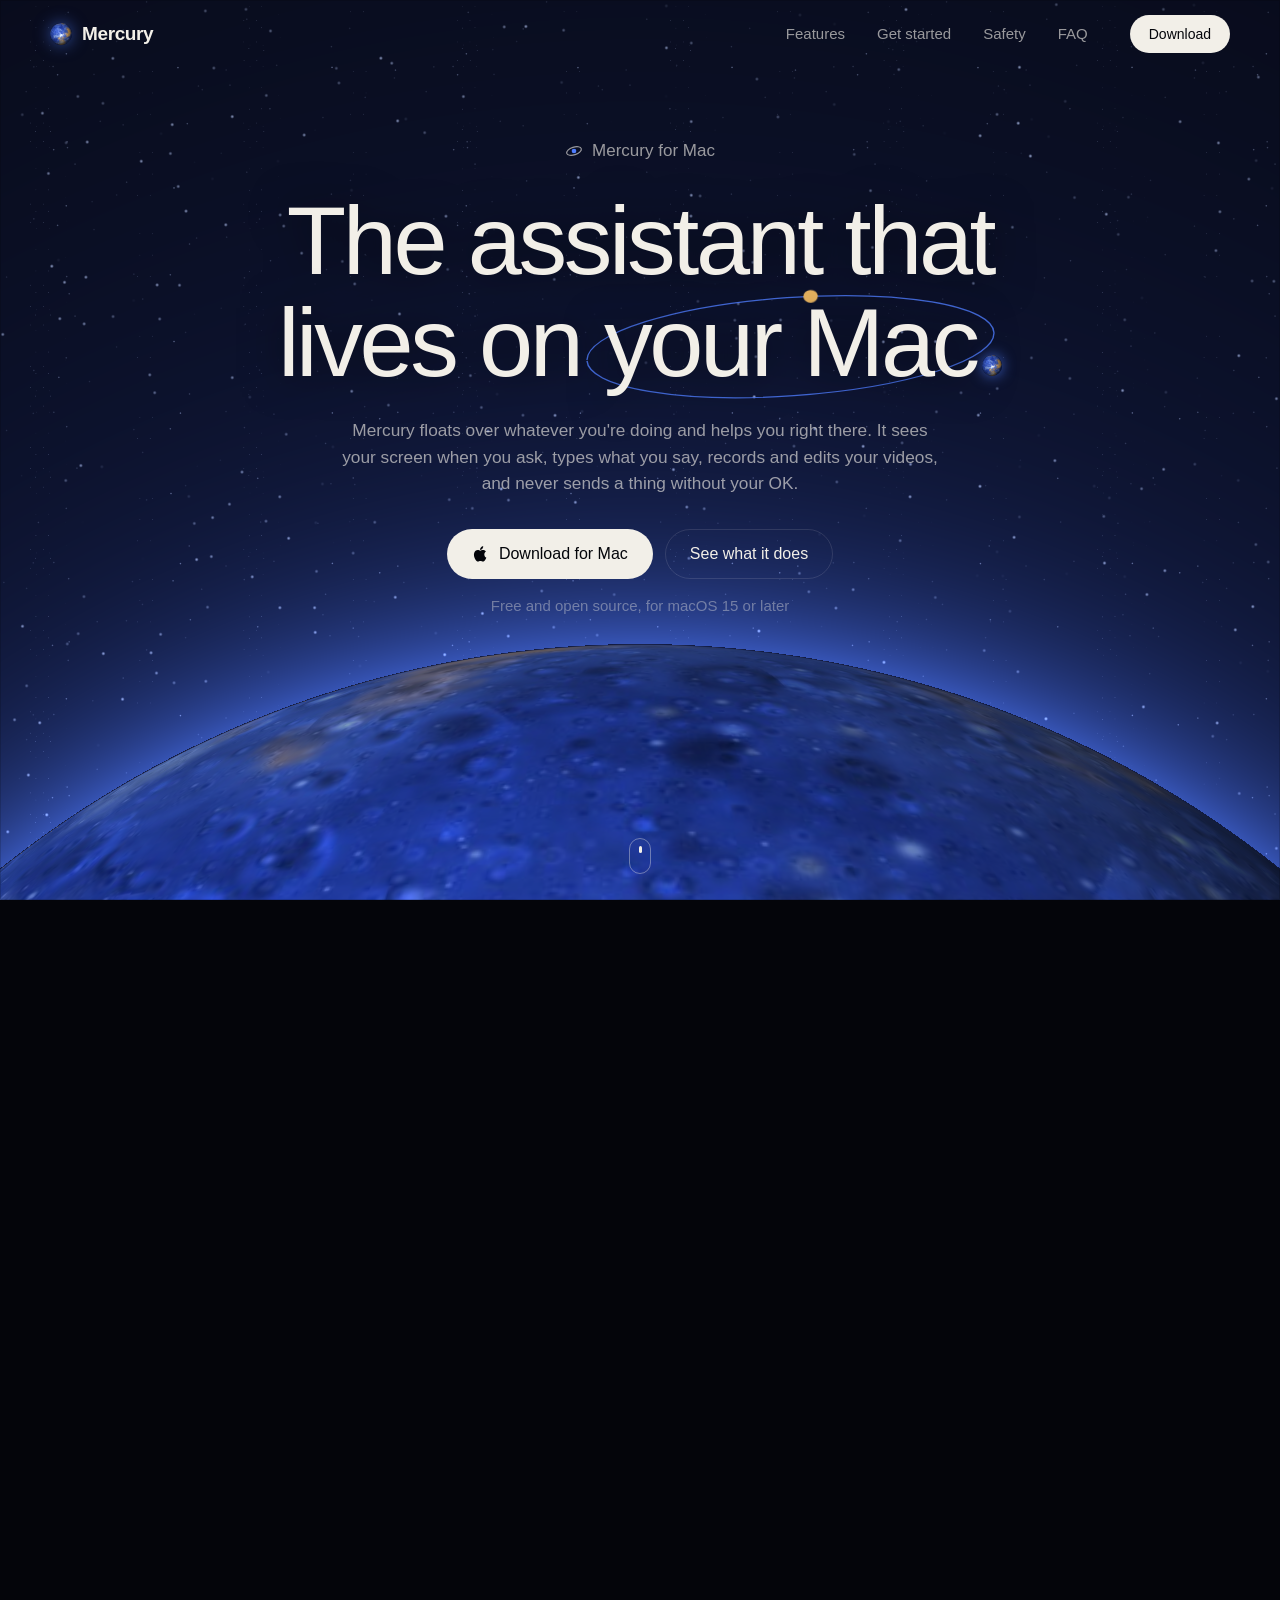
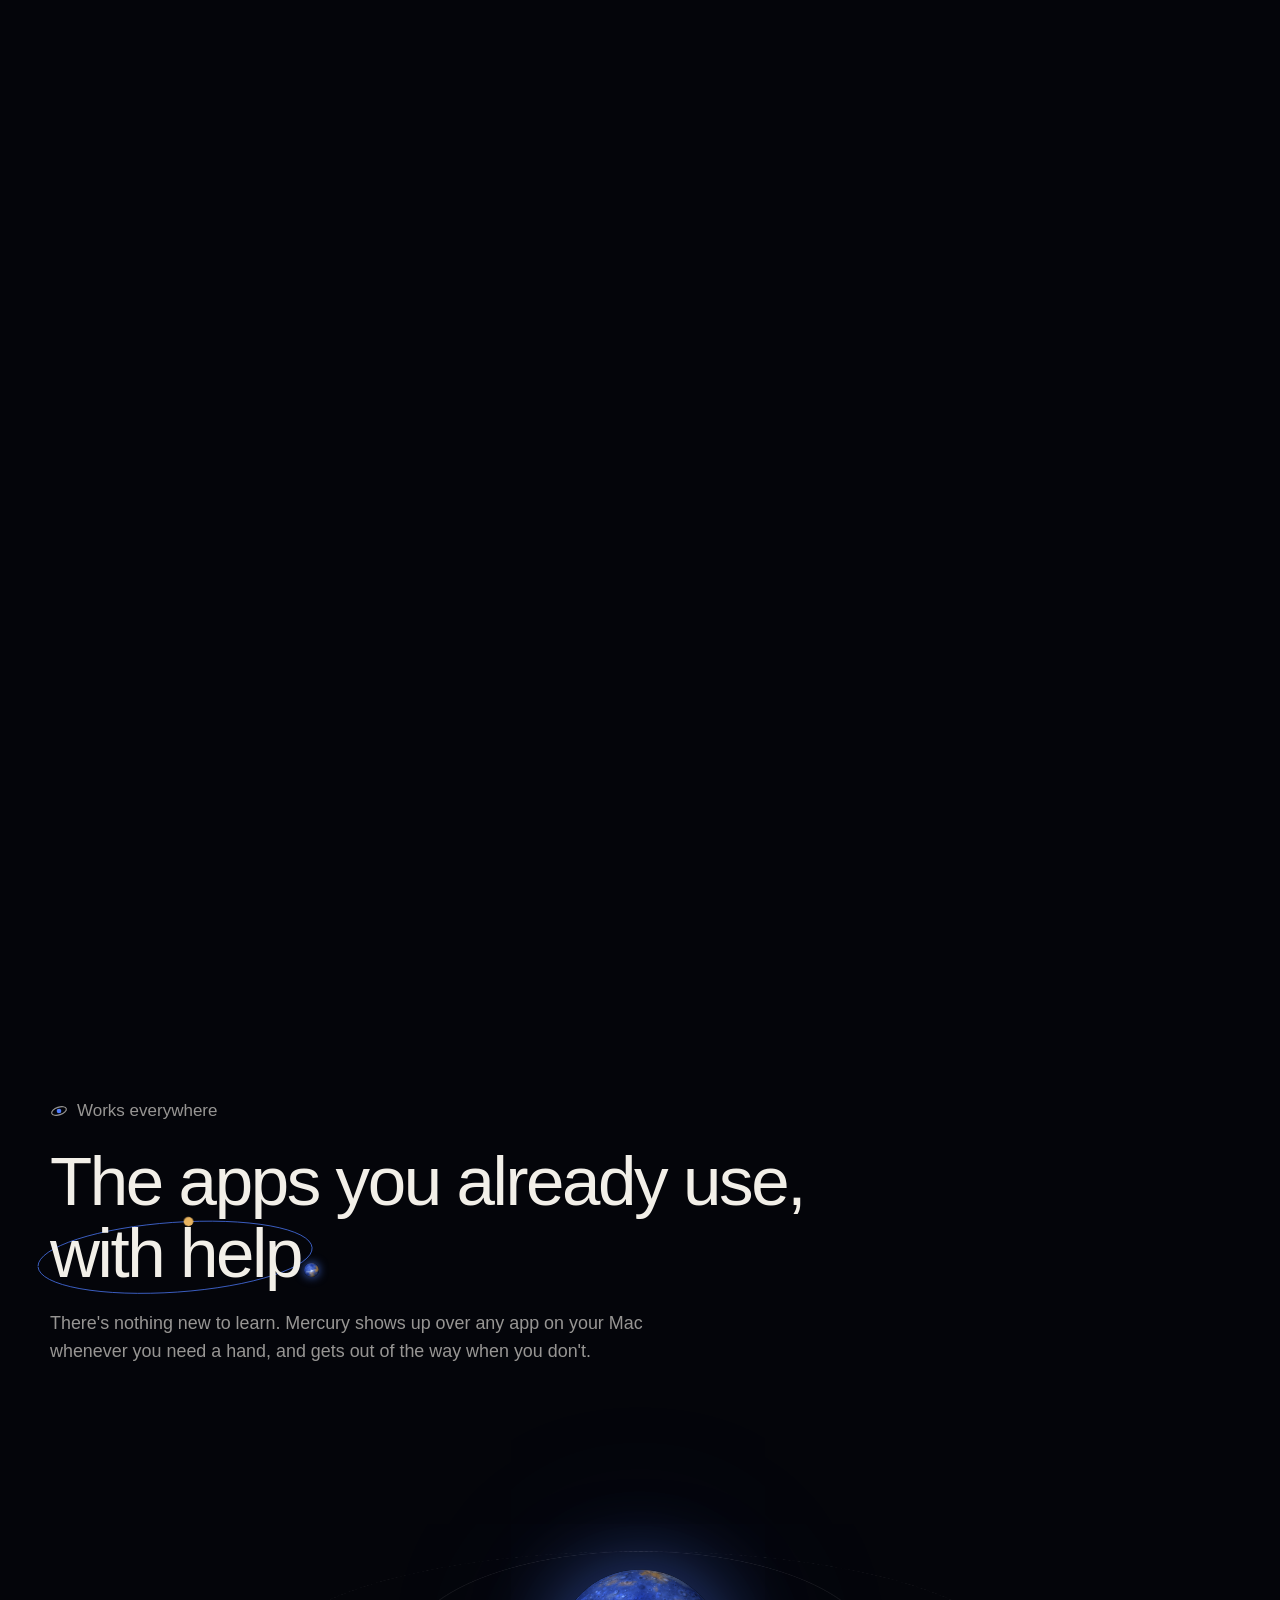
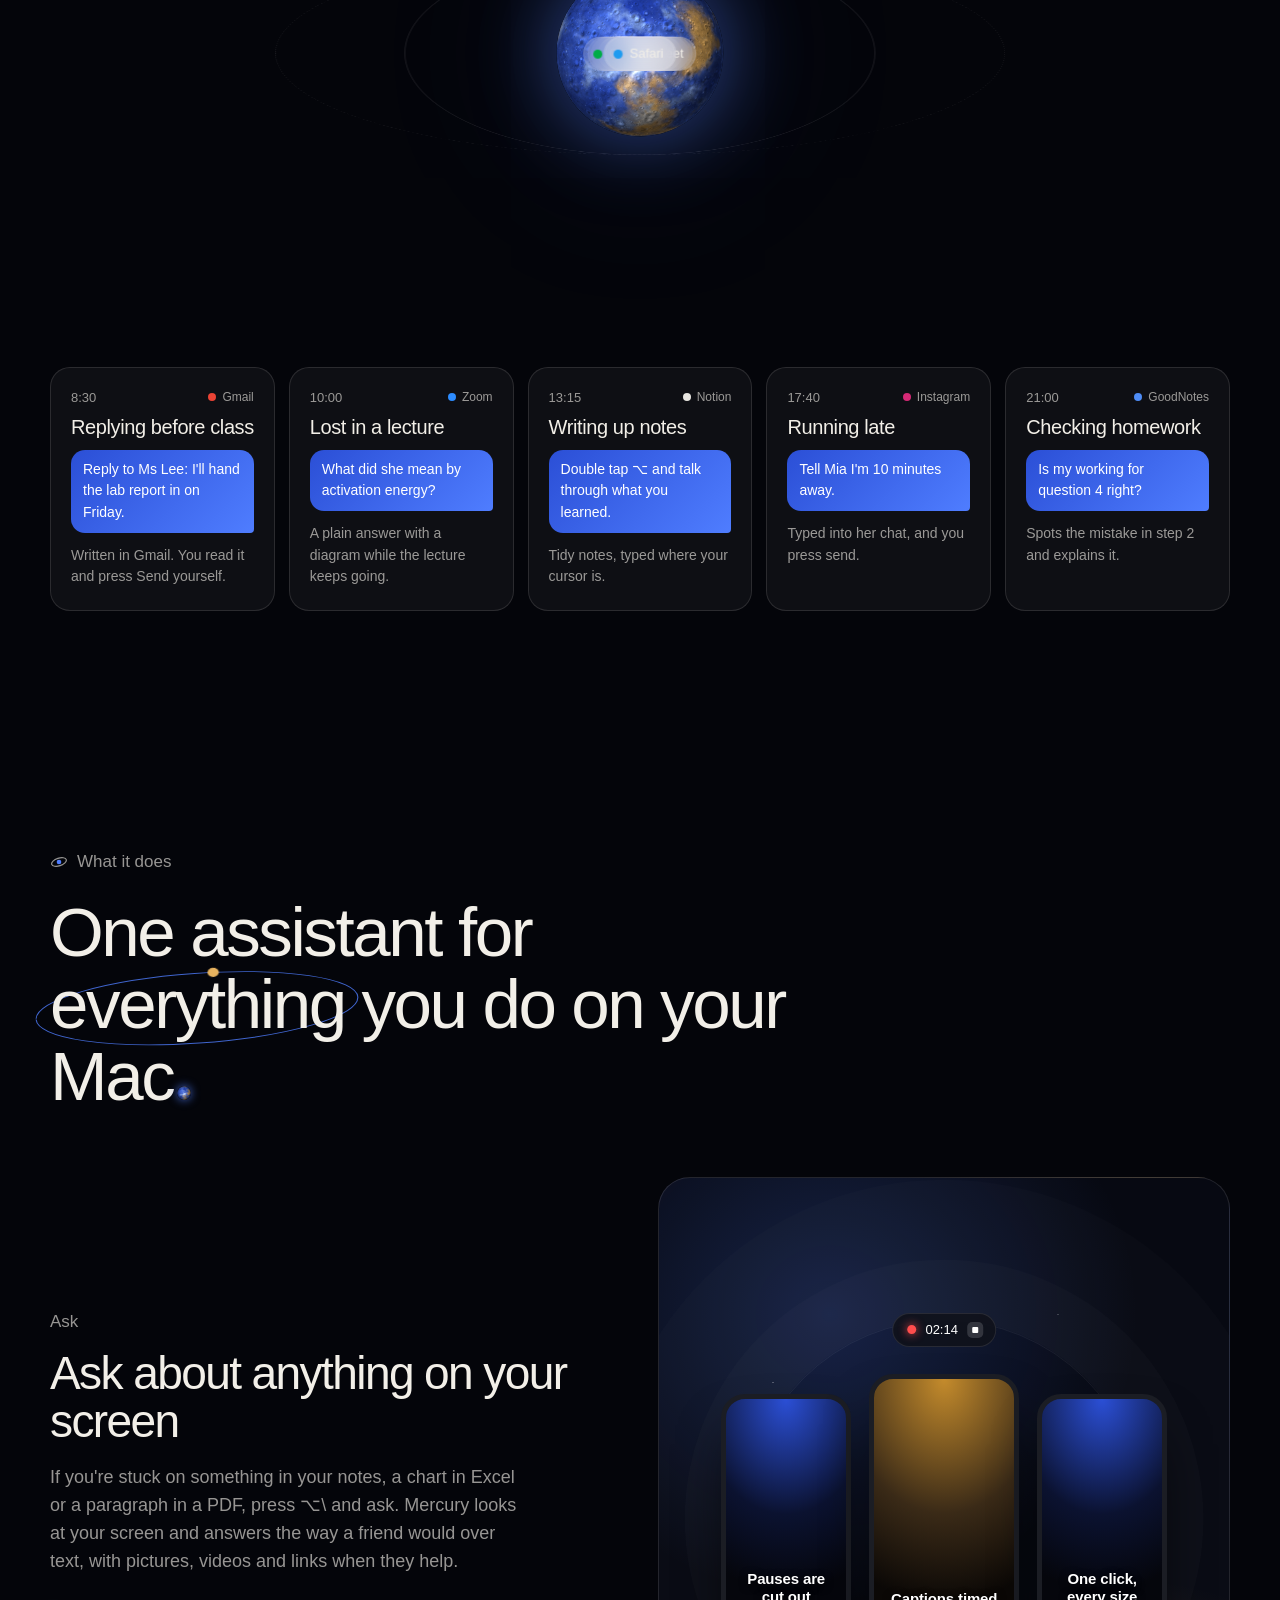
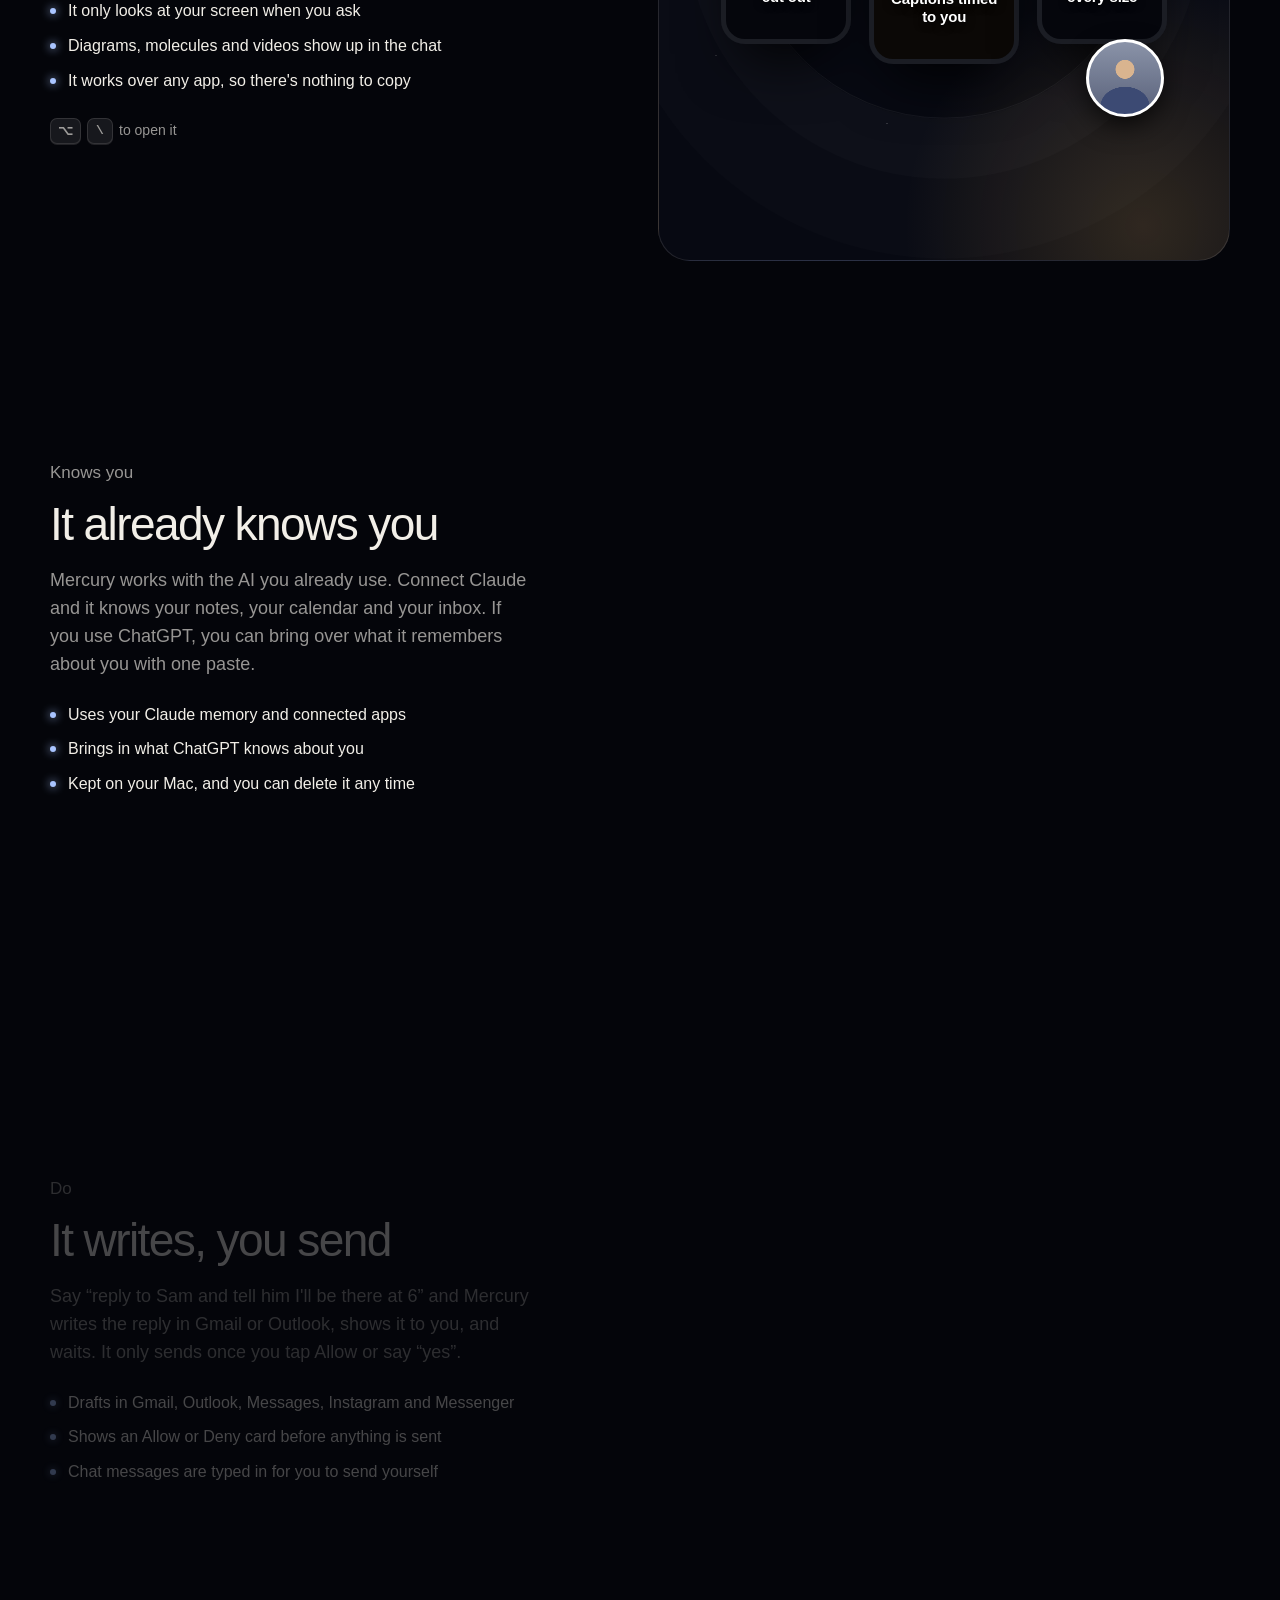
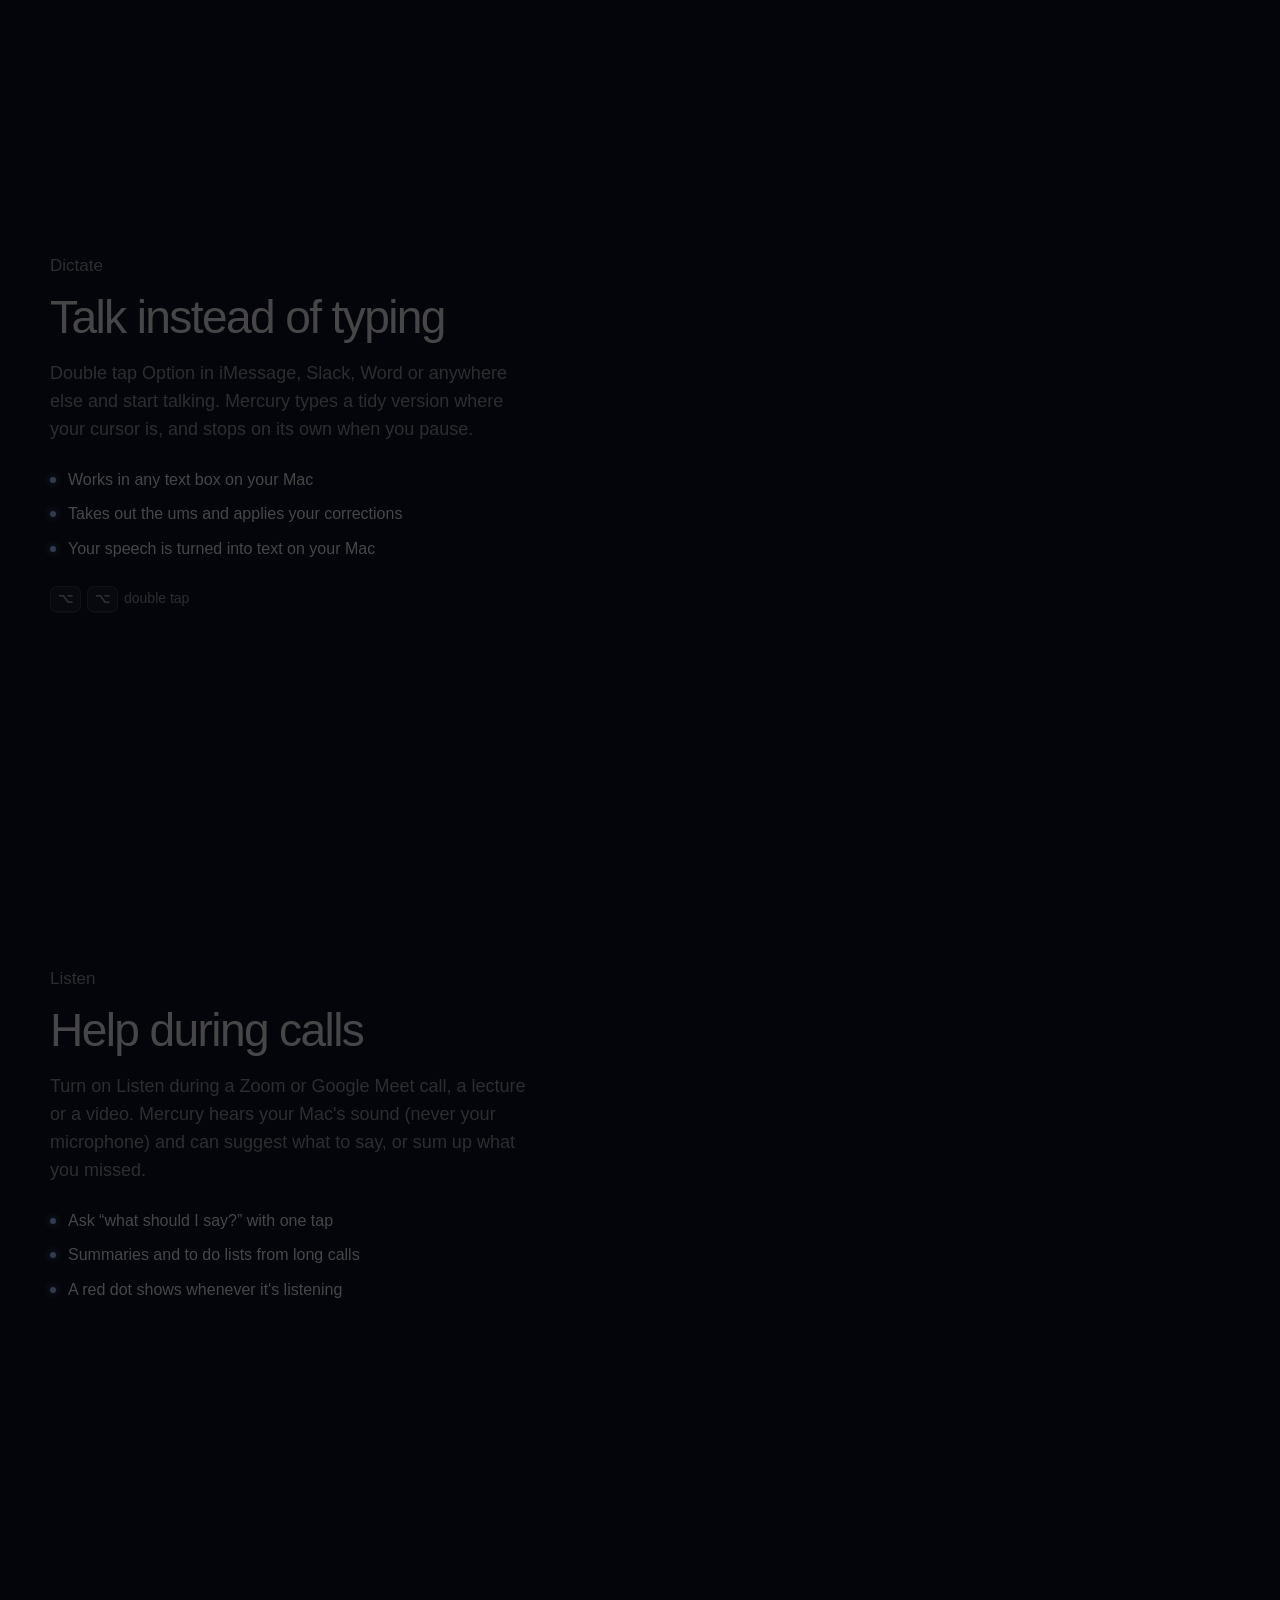
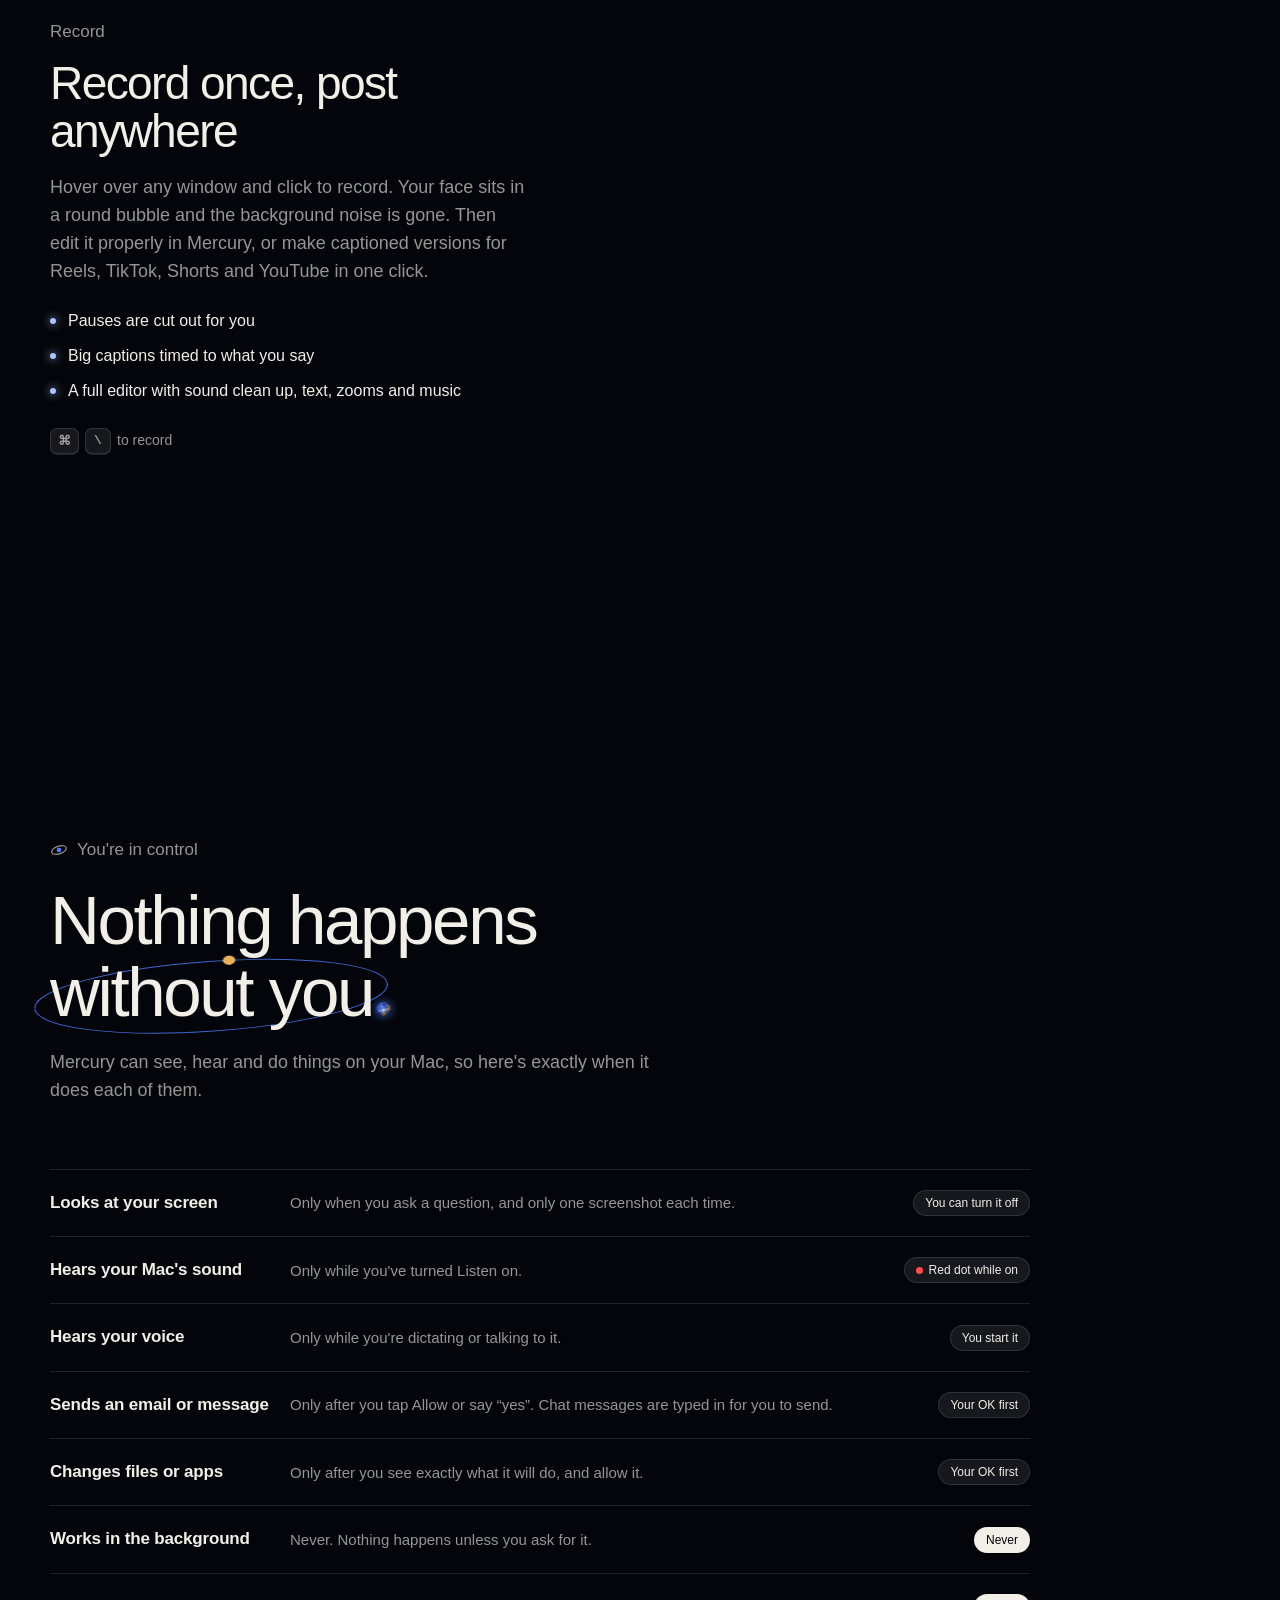
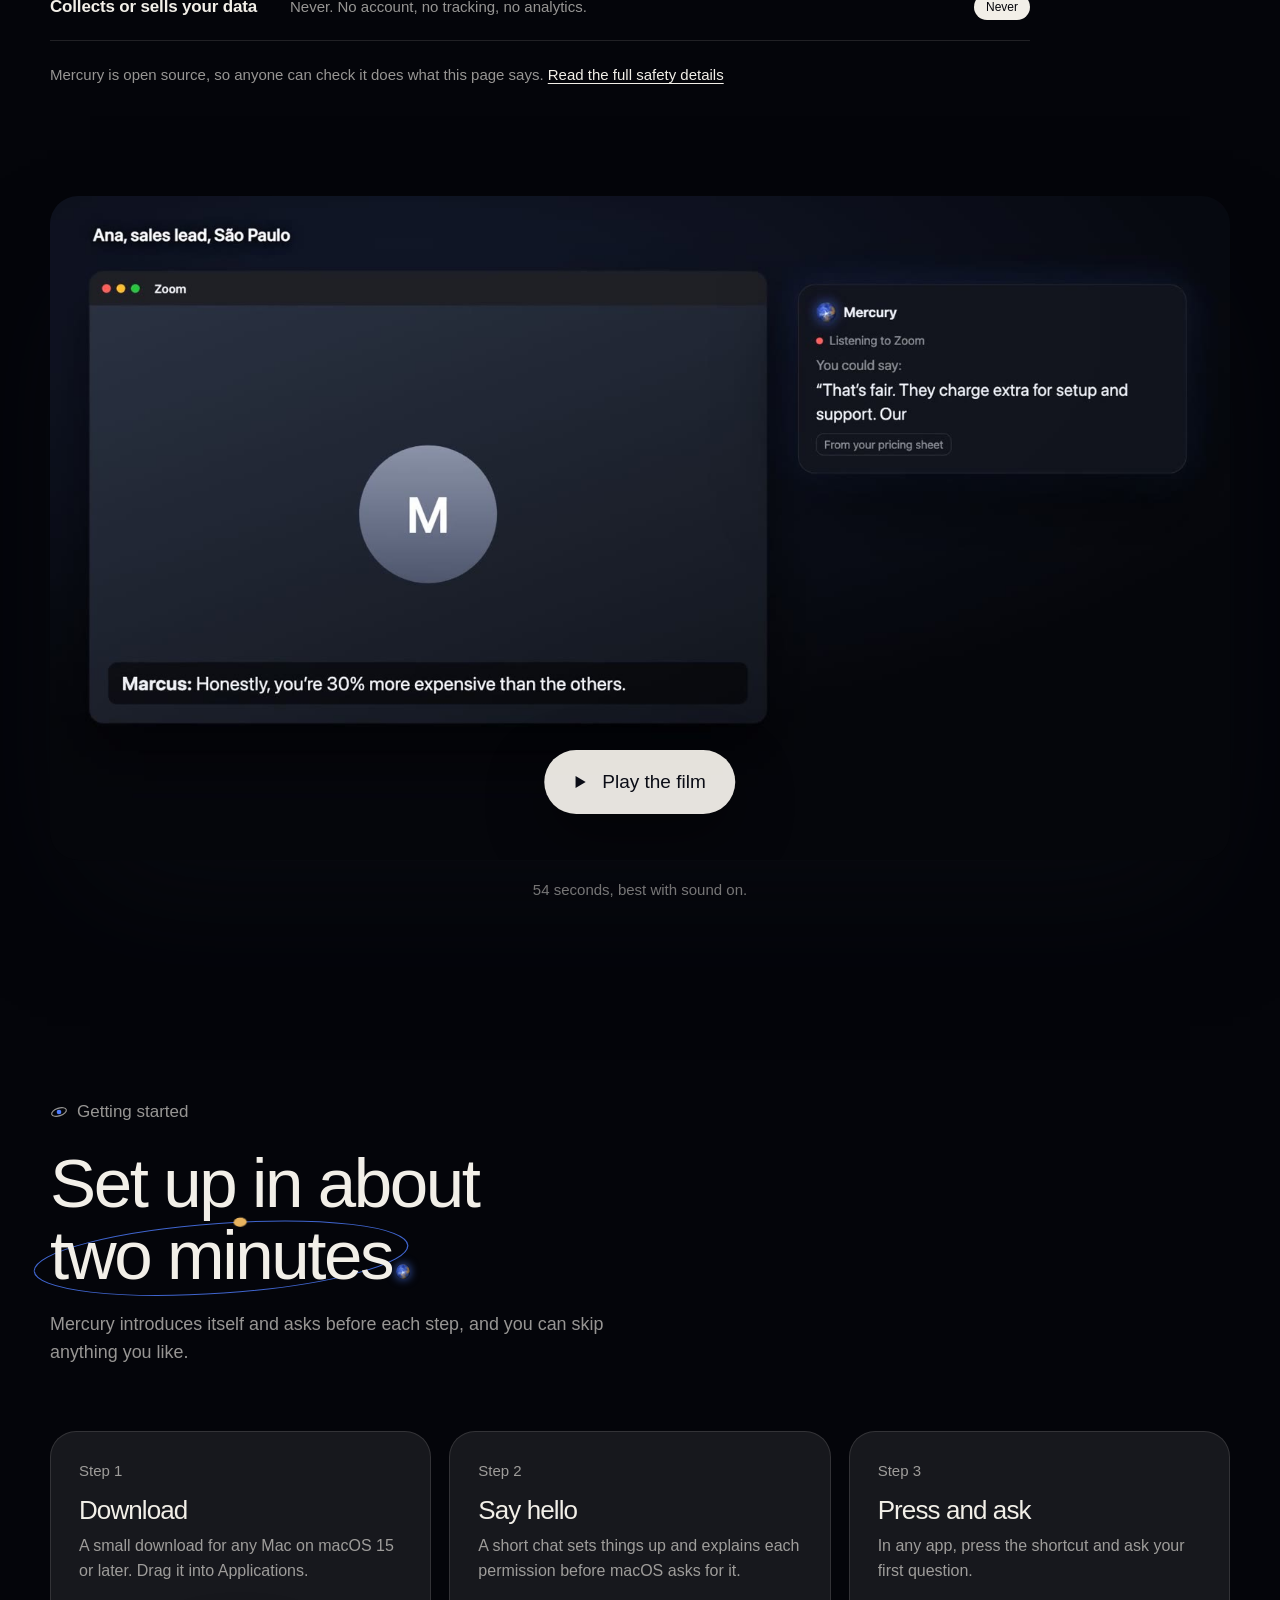
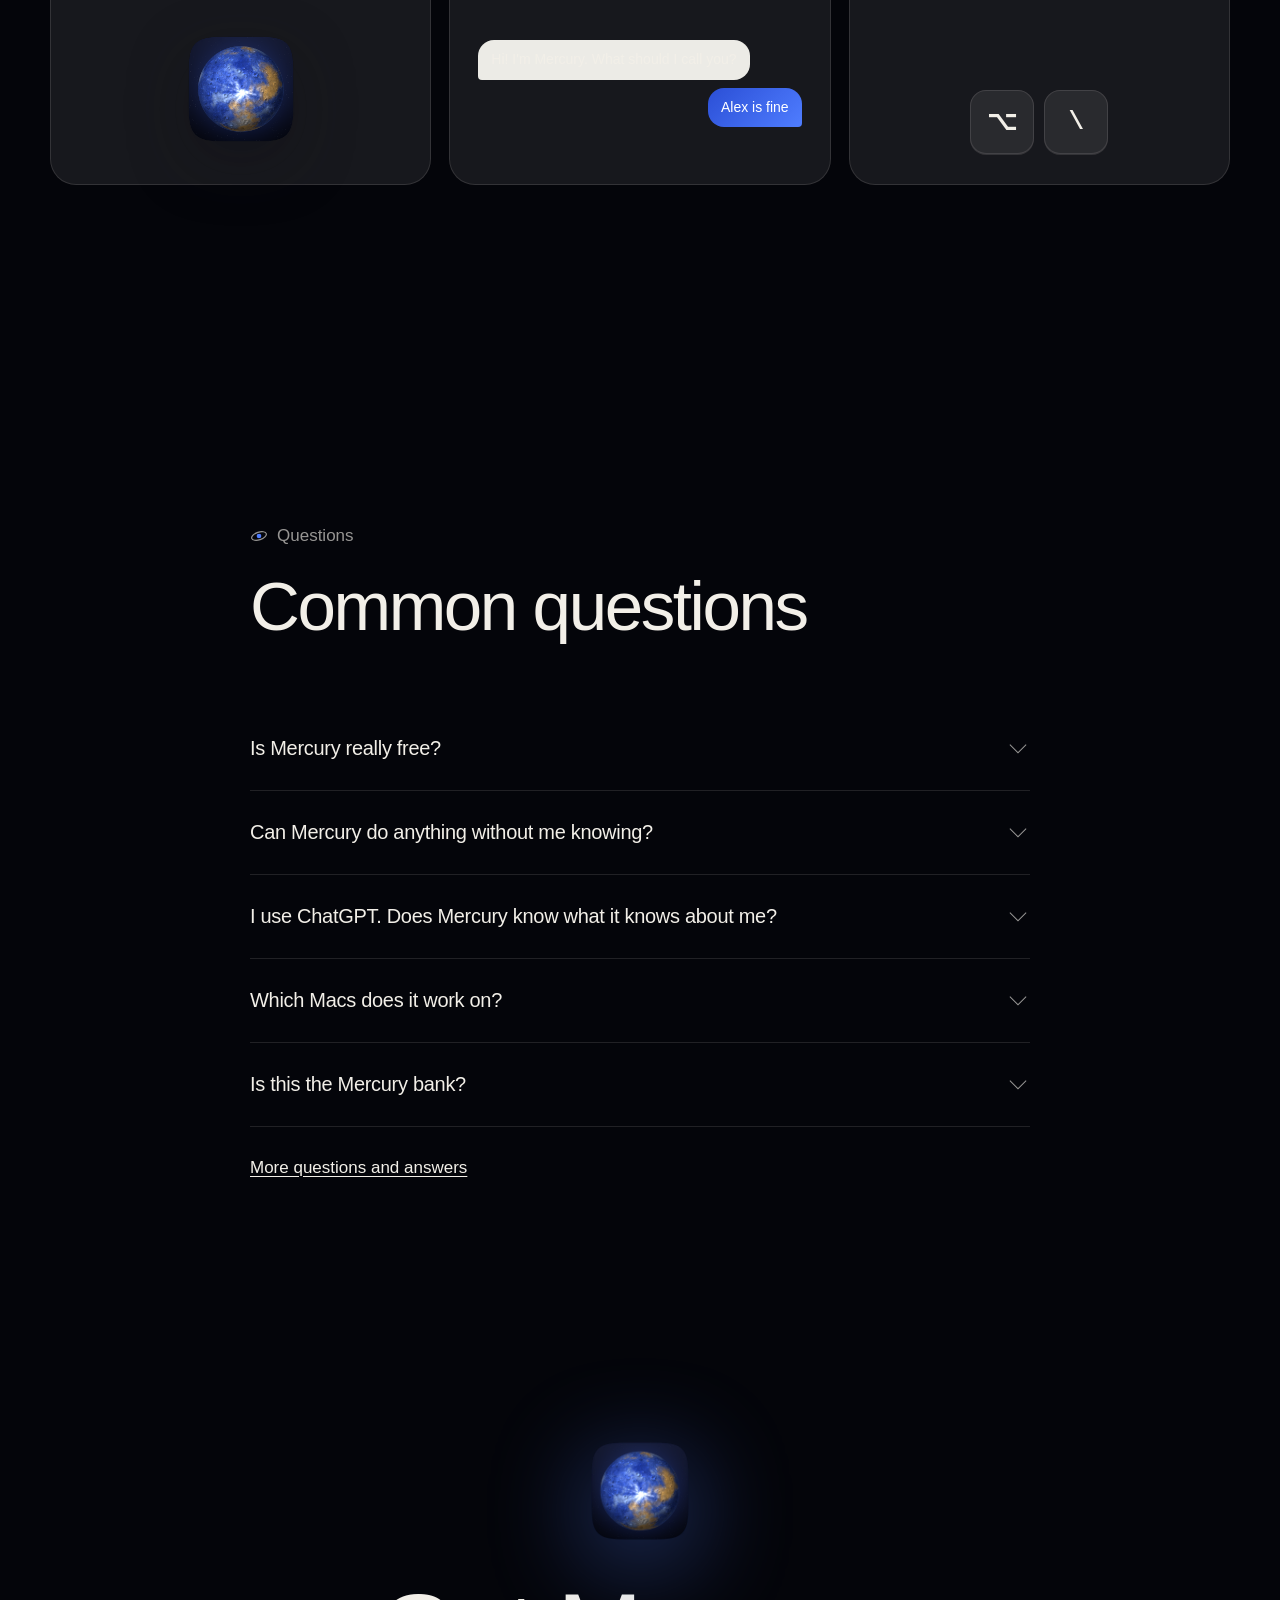
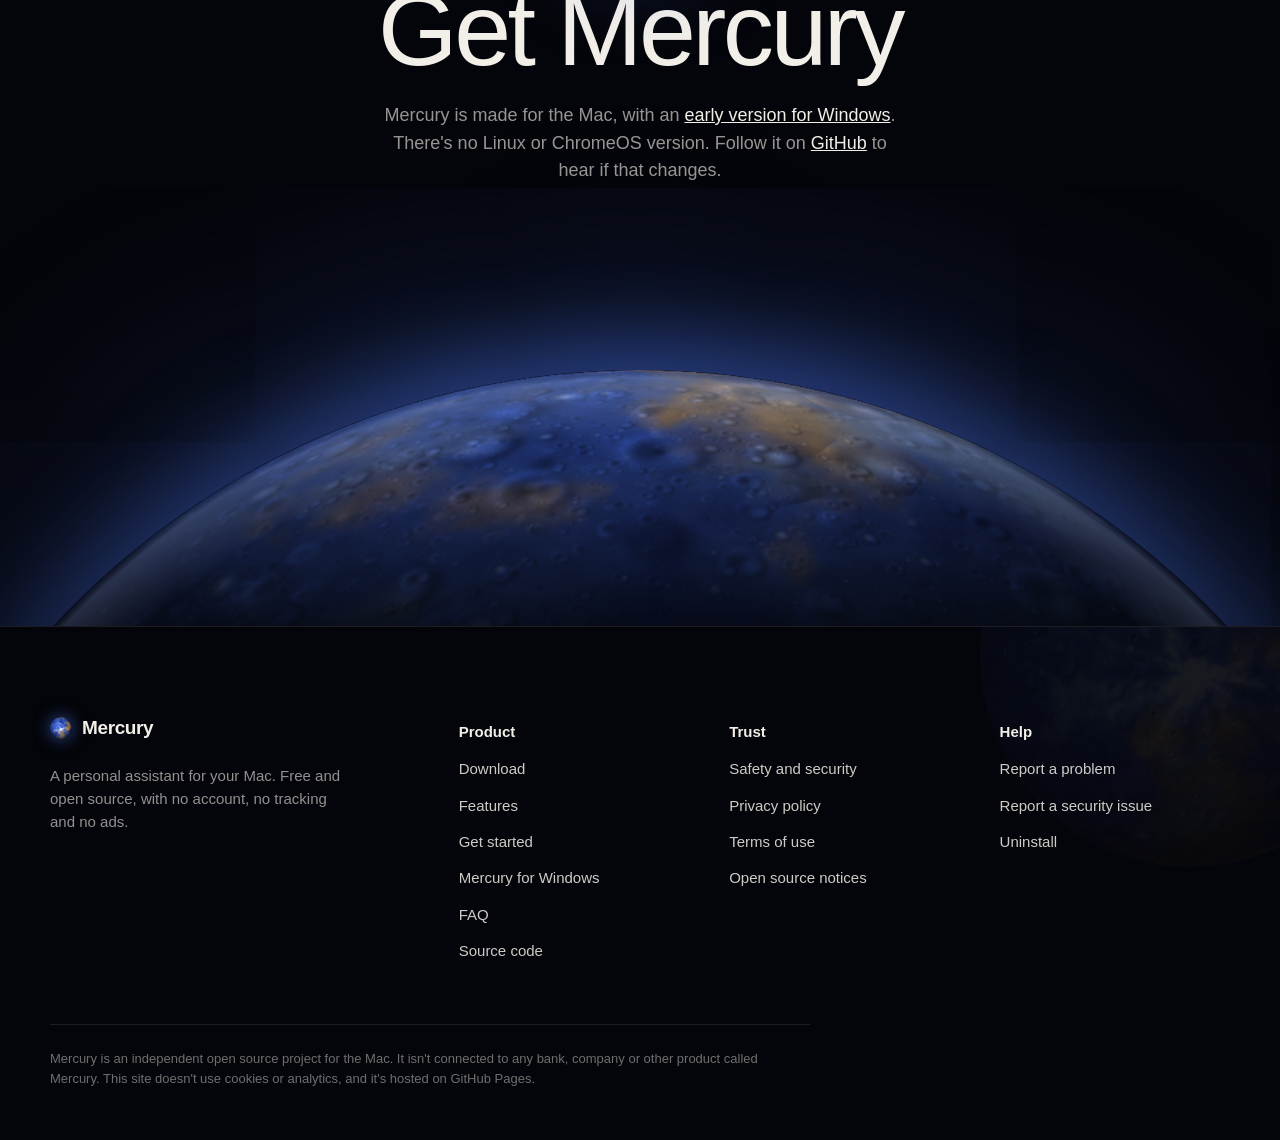
==== docs/index.html @ 8716d80d "Site: Windows download buttons download directly and show the three install steps on top" ====
<!doctype html>
<html lang="en" data-tone="dark">
<head>
<meta charset="utf-8">
<meta name="viewport" content="width=device-width, initial-scale=1">
<title>Mercury · Personal assistant for Mac</title>
<meta name="description" content="Ask about anything on your screen, get emails and tasks done, talk instead of typing, and record and edit videos. Free, private and open source, for the Mac.">
<meta name="referrer" content="no-referrer">
<meta name="theme-color" content="#04050a">
<link rel="canonical" href="https://harryngu.github.io/mercury/">
<meta property="og:type" content="website">
<meta property="og:site_name" content="Mercury">
<meta property="og:title" content="Mercury · Personal assistant for Mac">
<meta property="og:description" content="Ask about anything on your screen, get emails and tasks done, talk instead of typing, and record and edit videos. Free, private and open source, for the Mac.">
<meta property="og:url" content="https://harryngu.github.io/mercury/">
<meta property="og:image" content="https://harryngu.github.io/mercury/assets/og.png?v=3">
<meta property="og:image:width" content="1200">
<meta property="og:image:height" content="630">
<meta property="og:image:alt" content="Mercury, a personal assistant for the Mac, shown as a blue and gold planet">
<meta name="twitter:card" content="summary_large_image">
<meta name="twitter:title" content="Mercury · Personal assistant for Mac">
<meta name="twitter:description" content="Ask about anything on your screen, get emails and tasks done, talk instead of typing, and record and edit videos. Free, private and open source, for the Mac.">
<meta name="twitter:image" content="https://harryngu.github.io/mercury/assets/og.png?v=3">
<meta http-equiv="Content-Security-Policy" content="default-src 'self'; img-src 'self' data:; media-src 'self'; style-src 'self' 'unsafe-inline'; script-src 'self'; connect-src 'self'; base-uri 'self'; form-action 'none'">
<link rel="icon" href="assets/favicon.png?v=2">
<link rel="apple-touch-icon" href="assets/icon.png?v=2">
<link rel="stylesheet" href="assets/style.css?v=18">
</head>
<body class="home">
<header class="nav-shell">
<nav class="bar" aria-label="Main">
<a class="brand" href="index.html"><img class="mark" src="assets/favicon.png?v=2" alt="" width="22" height="22">Mercury</a>
<div class="links"><a href="index.html#features">Features</a><a href="get-started.html">Get started</a><a href="security.html">Safety</a><a href="faq.html">FAQ</a></div>
<a href="index.html#download" class="btn primary small nav-cta">Download</a>
<button class="menu-btn" aria-label="Menu" aria-expanded="false"><span></span><span></span></button>
</nav>
<div class="drawer"><a href="index.html#features">Features</a><a href="get-started.html">Get started</a><a href="security.html">Safety</a><a href="faq.html">FAQ</a><a href="index.html#download" class="btn primary">Download</a></div>
</header>
<main>

<section class="scene" data-tone="dark" aria-label="Introduction">
<div class="scene-pin">
<canvas class="space" aria-hidden="true"></canvas>
<img class="space-fallback" src="assets/planet.png" alt="" width="1024" height="1024">
<div class="intro">
<span class="kicker"><svg class="orb" viewBox="0 0 20 20" aria-hidden="true"><ellipse cx="10" cy="10" rx="8.5" ry="4.2" transform="rotate(-18 10 10)"/><circle cx="10" cy="10" r="2.6"/></svg>Mercury for Mac</span>
<h1>The assistant that <br>lives on <span class="ringed">your Mac<svg class="ring" viewBox="0 0 200 60" preserveAspectRatio="none" aria-hidden="true"><path d="M4,30 a96,26 0 1,0 192,0 a96,26 0 1,0 -192,0" pathLength="1"/><circle class="moon" r="3.4"><animateMotion dur="11s" repeatCount="indefinite" path="M4,30 a96,26 0 1,0 192,0 a96,26 0 1,0 -192,0"/></circle></svg></span><span class="pdot">.</span></h1>
<p class="lede">Mercury floats over whatever you're doing and helps you right there. It sees your screen when you ask, types what you say, records and edits your videos, and never sends a thing without your OK.</p>
<div class="actions"><a class="btn primary" href="#download" data-os="mac ios android linux chromeos other"><svg viewBox="0 0 24 24" fill="currentColor"><path d="M16.4 12.6c0-2.6 2.1-3.8 2.2-3.9-1.2-1.8-3.1-2-3.7-2-1.6-.2-3.1.9-3.9.9-.8 0-2-.9-3.4-.9-1.7 0-3.3 1-4.2 2.6-1.8 3.1-.5 7.7 1.3 10.2.9 1.2 1.9 2.6 3.2 2.6 1.3-.1 1.8-.8 3.3-.8 1.6 0 2 .8 3.4.8 1.4 0 2.3-1.3 3.1-2.5 1-1.4 1.4-2.8 1.4-2.9-.1 0-2.7-1-2.7-4.1zM13.9 5c.7-.9 1.2-2 1-3.2-1 0-2.3.7-3 1.6-.7.8-1.3 2-1.1 3.1 1.1.1 2.3-.6 3.1-1.5z"/></svg>Download for Mac</a><a class="btn primary" href="https://github.com/HarryNGU/mercury/releases/download/windows-v0.1.1/Mercury-Setup-0.1.1.exe" data-win-download data-os="windows" hidden><svg viewBox="0 0 24 24" fill="currentColor"><path d="M3 5.2 10.4 4v7.4H3zM11.6 3.8 21 2.4v9H11.6zM3 12.6h7.4V20L3 18.8zM11.6 12.6H21v9l-9.4-1.4z"/></svg>Download for Windows</a><a class="btn ghost" href="#features">See what it does</a></div>
<p class="meta" data-os="mac ios android linux chromeos other">Free and open source, for macOS 15 or later</p><p class="meta" data-os="windows" hidden>Free and open source. Made for the Mac, now in early testing on Windows 10 and 11</p>
</div>
<div class="meet" aria-hidden="true"><span class="kicker"><svg class="orb" viewBox="0 0 20 20" aria-hidden="true"><ellipse cx="10" cy="10" rx="8.5" ry="4.2" transform="rotate(-18 10 10)"/><circle cx="10" cy="10" r="2.6"/></svg>Meet Mercury</span><p>Small enough to stay out of your way.<br>Clever enough to help with anything on your screen.</p></div>
<div class="laptop" aria-hidden="true"><div class="bezel"><i class="notch"></i></div><div class="base"><i></i></div></div>
<div class="screen-ui" aria-hidden="true"><div class="screen-inner">
<div class="menubar"><b></b><strong>Preview</strong><span>File</span><span>Edit</span><span>View</span><span>Window</span><em><img src="assets/favicon.png?v=2" alt="">Wed 9:41</em></div>
<div class="win-title">Mercury in colour.png</div>
<div class="panel live-panel"><div class="ph"><img class="pl" src="assets/favicon.png?v=2" alt="" width="64" height="64"><b>Mercury</b><span class="dots"><i></i><i></i></span></div>
<div class="ctx"><span class="eye"></span>Looking at Preview</div>
<div class="pbody"><div class="m you q">What am I looking at?</div><div class="m me a" data-type="That's the planet Mercury in enhanced colour. The tan patches are old volcanic plains, the deep blue is darker rock, and the bright streaks are fresh material thrown out by a young crater."></div></div>
<div class="pin"><span>Ask anything</span><i class="mic"></i></div></div>
</div></div>
<p class="caption">It lives on your screen, over whatever you're doing.</p>
<div class="scroll-hint" aria-hidden="true"><i></i></div>
</div>
</section>

<section class="orbit-sec" data-tone="dark"><div class="wrap">
<div class="head reveal"><span class="kicker"><svg class="orb" viewBox="0 0 20 20" aria-hidden="true"><ellipse cx="10" cy="10" rx="8.5" ry="4.2" transform="rotate(-18 10 10)"/><circle cx="10" cy="10" r="2.6"/></svg>Works everywhere</span><h2>The apps you already use, <span class="ringed">with help<svg class="ring" viewBox="0 0 200 60" preserveAspectRatio="none" aria-hidden="true"><path d="M4,30 a96,26 0 1,0 192,0 a96,26 0 1,0 -192,0" pathLength="1"/><circle class="moon" r="3.4"><animateMotion dur="11s" repeatCount="indefinite" path="M4,30 a96,26 0 1,0 192,0 a96,26 0 1,0 -192,0"/></circle></svg></span><span class="pdot">.</span></h2><p>There's nothing new to learn. Mercury shows up over any app on your Mac whenever you need a hand, and gets out of the way when you don't.</p></div>
<div class="orbit reveal" aria-hidden="true"><div class="ring r1"></div><div class="ring r2"></div><div class="core"><img src="assets/planet.png" alt="" width="1024" height="1024" loading="lazy"></div><div class="sats"><div class="sat" style="--a:0.0deg;--r:0.72"><span><i style="background:#ea4335"></i>Gmail</span></div><div class="sat" style="--a:30.0deg;--r:1"><span><i style="background:#2d8cff"></i>Zoom</span></div><div class="sat" style="--a:60.0deg;--r:0.72"><span><i style="background:#e8e6e1"></i>Notion</span></div><div class="sat" style="--a:90.0deg;--r:1"><span><i style="background:#e01e5a"></i>Slack</span></div><div class="sat" style="--a:120.0deg;--r:0.72"><span><i style="background:#34c759"></i>Messages</span></div><div class="sat" style="--a:150.0deg;--r:1"><span><i style="background:#21a366"></i>Excel</span></div><div class="sat" style="--a:180.0deg;--r:0.72"><span><i style="background:#d62976"></i>Instagram</span></div><div class="sat" style="--a:210.0deg;--r:1"><span><i style="background:#4e8cf6"></i>GoodNotes</span></div><div class="sat" style="--a:240.0deg;--r:0.72"><span><i style="background:#0a64d6"></i>Outlook</span></div><div class="sat" style="--a:270.0deg;--r:1"><span><i style="background:#00ac47"></i>Google Meet</span></div><div class="sat" style="--a:300.0deg;--r:0.72"><span><i style="background:#2b7cd3"></i>Word</span></div><div class="sat" style="--a:330.0deg;--r:1"><span><i style="background:#1e9bf0"></i>Safari</span></div></div></div>
<div class="day"><div class="moment reveal" style="--d:0.00s"><div class="when">8:30<span class="app"><i style="background:#ea4335"></i>Gmail</span></div>
<h3>Replying before class</h3><div class="said">Reply to Ms Lee: I'll hand the lab report in on Friday.</div><div class="then">Written in Gmail. You read it and press Send yourself.</div></div><div class="moment reveal" style="--d:0.07s"><div class="when">10:00<span class="app"><i style="background:#2d8cff"></i>Zoom</span></div>
<h3>Lost in a lecture</h3><div class="said">What did she mean by activation energy?</div><div class="then">A plain answer with a diagram while the lecture keeps going.</div></div><div class="moment reveal" style="--d:0.14s"><div class="when">13:15<span class="app"><i style="background:#e8e6e1"></i>Notion</span></div>
<h3>Writing up notes</h3><div class="said">Double tap ⌥ and talk through what you learned.</div><div class="then">Tidy notes, typed where your cursor is.</div></div><div class="moment reveal" style="--d:0.21s"><div class="when">17:40<span class="app"><i style="background:#d62976"></i>Instagram</span></div>
<h3>Running late</h3><div class="said">Tell Mia I'm 10 minutes away.</div><div class="then">Typed into her chat, and you press send.</div></div><div class="moment reveal" style="--d:0.28s"><div class="when">21:00<span class="app"><i style="background:#4e8cf6"></i>GoodNotes</span></div>
<h3>Checking homework</h3><div class="said">Is my working for question 4 right?</div><div class="then">Spots the mistake in step 2 and explains it.</div></div></div>
</div></section>

<section class="features" id="features" data-tone="dark"><div class="wrap">
<div class="head reveal"><span class="kicker"><svg class="orb" viewBox="0 0 20 20" aria-hidden="true"><ellipse cx="10" cy="10" rx="8.5" ry="4.2" transform="rotate(-18 10 10)"/><circle cx="10" cy="10" r="2.6"/></svg>What it does</span><h2>One assistant for <span class="ringed">everything<svg class="ring" viewBox="0 0 200 60" preserveAspectRatio="none" aria-hidden="true"><path d="M4,30 a96,26 0 1,0 192,0 a96,26 0 1,0 -192,0" pathLength="1"/><circle class="moon" r="3.4"><animateMotion dur="11s" repeatCount="indefinite" path="M4,30 a96,26 0 1,0 192,0 a96,26 0 1,0 -192,0"/></circle></svg></span> you do on your Mac<span class="pdot">.</span></h2></div>
<div class="feat-grid">
<div class="feat-list"><article class="feat" data-i="0"><div class="num">Ask</div><h3>Ask about anything on your screen</h3><p>If you're stuck on something in your notes, a chart in Excel or a paragraph in a PDF, press ⌥\ and ask. Mercury looks at your screen and answers the way a friend would over text, with pictures, videos and links when they help.</p>
<ul class="ticks"><li>It only looks at your screen when you ask</li><li>Diagrams, molecules and videos show up in the chat</li><li>It works over any app, so there's nothing to copy</li></ul><div class="keys"><kbd>⌥</kbd><kbd>\</kbd> to open it</div>
<div class="inline-mock"><div class="panel"><div class="ph"><img class="pl" src="assets/favicon.png?v=2" alt="" width="64" height="64"><b>Mercury</b><span class="dots"><i></i><i></i></span></div>
<div class="ctx"><span class="eye"></span>Looking at Notion · Chemistry notes</div><div class="pbody"><div class="m you">Why is caffeine so bitter?</div><div class="m me">It's the shape. Caffeine fits the bitter taste receptors on your tongue, so they fire as if it were a warning. Here's the molecule from your notes:</div><div class="card mol"><svg viewBox="0 0 120 70" aria-hidden="true"><g fill="none" stroke="currentColor" stroke-width="2"><path d="M30 15l17 10v20l-17 10-17-10V25z"/><path d="M47 25l16-6 10 14-10 14-16-2"/><path d="M30 15V4M13 55l-9 5M73 33h12"/></g><g font-size="7" fill="currentColor" font-family="-apple-system,sans-serif"><text x="2" y="64">O</text><text x="86" y="36">N</text><text x="27" y="3">O</text></g></svg><span>Caffeine · C₈H₁₀N₄O₂</span></div></div><div class="pin"><span>Ask anything</span><i class="mic"></i></div></div></div></article><article class="feat" data-i="1"><div class="num">Knows you</div><h3>It already knows you</h3><p>Mercury works with the AI you already use. Connect Claude and it knows your notes, your calendar and your inbox. If you use ChatGPT, you can bring over what it remembers about you with one paste.</p>
<ul class="ticks"><li>Uses your Claude memory and connected apps</li><li>Brings in what ChatGPT knows about you</li><li>Kept on your Mac, and you can delete it any time</li></ul>
<div class="inline-mock"><div class="panel"><div class="ph"><img class="pl" src="assets/favicon.png?v=2" alt="" width="64" height="64"><b>Mercury</b><span class="dots"><i></i><i></i></span></div>
<div class="pbody"><div class="m you">Plan my revision week around work</div><div class="m me">Here's a plan that fits your shifts:</div><div class="card plan"><div><b>Mon</b><span>Chemistry practice exam</span></div><div><b>Tue</b><span>Shift 4 to 9, light review only</span></div><div><b>Wed</b><span>Methods, chapter 6 questions</span></div><div><b>Thu</b><span>Go over Monday's mistakes</span></div></div><div class="chips"><span>From your calendar</span><span>From your notes</span></div></div><div class="pin"><span>Ask anything</span><i class="mic"></i></div></div></div></article><article class="feat" data-i="2"><div class="num">Do</div><h3>It writes, you send</h3><p>Say “reply to Sam and tell him I'll be there at 6” and Mercury writes the reply in Gmail or Outlook, shows it to you, and waits. It only sends once you tap Allow or say “yes”.</p>
<ul class="ticks"><li>Drafts in Gmail, Outlook, Messages, Instagram and Messenger</li><li>Shows an Allow or Deny card before anything is sent</li><li>Chat messages are typed in for you to send yourself</li></ul>
<div class="inline-mock"><div class="panel"><div class="ph"><img class="pl" src="assets/favicon.png?v=2" alt="" width="64" height="64"><b>Mercury</b><span class="dots"><i></i><i></i></span></div>
<div class="ctx"><span class="eye"></span>Looking at Gmail</div><div class="pbody"><div class="m you">Reply to Sam and say I'll be there at 6</div><div class="m me">Here's the reply. I'll wait for you.</div><div class="approve"><small>To: Sam Lee · Re: Study group</small><p>Hi Sam, I'll be there at 6. See you then!</p>
<div class="ask"><span>✋ Send this email?</span><div class="btns"><span>Deny</span><span class="yes">Allow once</span></div></div></div></div><div class="pin"><span>Ask anything</span><i class="mic"></i></div></div></div></article><article class="feat" data-i="3"><div class="num">Dictate</div><h3>Talk instead of typing</h3><p>Double tap Option in iMessage, Slack, Word or anywhere else and start talking. Mercury types a tidy version where your cursor is, and stops on its own when you pause.</p>
<ul class="ticks"><li>Works in any text box on your Mac</li><li>Takes out the ums and applies your corrections</li><li>Your speech is turned into text on your Mac</li></ul><div class="keys"><kbd>⌥</kbd><kbd>⌥</kbd> double tap</div>
<div class="inline-mock"><div class="field"><div class="fh"><i></i><i></i><i></i><span>Messages · Mia</span></div><div class="bub them">Are you still coming tonight?</div><div class="typing"><span class="t">Yes! Running about ten minutes late, save me a seat</span><span class="caret"></span></div><div class="dict"><div class="wave"><i style="--h:3"></i><i style="--h:6"></i><i style="--h:9"></i><i style="--h:5"></i><i style="--h:11"></i><i style="--h:7"></i><i style="--h:4"></i><i style="--h:10"></i><i style="--h:6"></i><i style="--h:8"></i><i style="--h:3"></i><i style="--h:7"></i><i style="--h:12"></i><i style="--h:5"></i><i style="--h:8"></i><i style="--h:4"></i><i style="--h:9"></i><i style="--h:6"></i><i style="--h:3"></i><i style="--h:5"></i></div><span>Listening</span><kbd>⌥</kbd><kbd>⌥</kbd></div></div></div></article><article class="feat" data-i="4"><div class="num">Listen</div><h3>Help during calls</h3><p>Turn on Listen during a Zoom or Google Meet call, a lecture or a video. Mercury hears your Mac's sound (never your microphone) and can suggest what to say, or sum up what you missed.</p>
<ul class="ticks"><li>Ask “what should I say?” with one tap</li><li>Summaries and to do lists from long calls</li><li>A red dot shows whenever it's listening</li></ul>
<div class="inline-mock"><div class="panel"><div class="ph"><img class="pl" src="assets/favicon.png?v=2" alt="" width="64" height="64"><b>Mercury</b><span class="dots"><i></i><i></i></span></div>
<div class="pbody"><div class="live"><span class="rec"></span>Listening to Zoom</div><div class="tx"><p><b>Priya</b> So what do you think the main risk is?</p><p><b>Tom</b> I'd say the timeline, honestly.</p></div><div class="m you">What should I say?</div><div class="m me">Agree on the timeline, then add that the budget review lands the same week. Suggest moving it back by a week.</div></div><div class="pin"><span>Ask anything</span><i class="mic"></i></div></div></div></article><article class="feat" data-i="5"><div class="num">Record</div><h3>Record once, post anywhere</h3><p>Hover over any window and click to record. Your face sits in a round bubble and the background noise is gone. Then edit it properly in Mercury, or make captioned versions for Reels, TikTok, Shorts and YouTube in one click.</p>
<ul class="ticks"><li>Pauses are cut out for you</li><li>Big captions timed to what you say</li><li>A full editor with sound clean up, text, zooms and music</li></ul><div class="keys"><kbd>⌘</kbd><kbd>\</kbd> to record</div>
<div class="inline-mock"><div class="reels"><div class="phone"><div class="cap">Pauses are cut out</div></div><div class="phone mid"><div class="cap">Captions timed to you</div></div><div class="phone"><div class="cap">One click, every size</div></div><div class="pill"><span class="rec"></span>02:14<i class="stop"></i></div><div class="cam"></div></div></div></article></div>
<div class="feat-stage"><div class="stage-inner"><div class="halo"></div><div class="mock on" data-i="0"><div class="panel"><div class="ph"><img class="pl" src="assets/favicon.png?v=2" alt="" width="64" height="64"><b>Mercury</b><span class="dots"><i></i><i></i></span></div>
<div class="ctx"><span class="eye"></span>Looking at Notion · Chemistry notes</div><div class="pbody"><div class="m you">Why is caffeine so bitter?</div><div class="m me">It's the shape. Caffeine fits the bitter taste receptors on your tongue, so they fire as if it were a warning. Here's the molecule from your notes:</div><div class="card mol"><svg viewBox="0 0 120 70" aria-hidden="true"><g fill="none" stroke="currentColor" stroke-width="2"><path d="M30 15l17 10v20l-17 10-17-10V25z"/><path d="M47 25l16-6 10 14-10 14-16-2"/><path d="M30 15V4M13 55l-9 5M73 33h12"/></g><g font-size="7" fill="currentColor" font-family="-apple-system,sans-serif"><text x="2" y="64">O</text><text x="86" y="36">N</text><text x="27" y="3">O</text></g></svg><span>Caffeine · C₈H₁₀N₄O₂</span></div></div><div class="pin"><span>Ask anything</span><i class="mic"></i></div></div></div><div class="mock" data-i="1"><div class="panel"><div class="ph"><img class="pl" src="assets/favicon.png?v=2" alt="" width="64" height="64"><b>Mercury</b><span class="dots"><i></i><i></i></span></div>
<div class="pbody"><div class="m you">Plan my revision week around work</div><div class="m me">Here's a plan that fits your shifts:</div><div class="card plan"><div><b>Mon</b><span>Chemistry practice exam</span></div><div><b>Tue</b><span>Shift 4 to 9, light review only</span></div><div><b>Wed</b><span>Methods, chapter 6 questions</span></div><div><b>Thu</b><span>Go over Monday's mistakes</span></div></div><div class="chips"><span>From your calendar</span><span>From your notes</span></div></div><div class="pin"><span>Ask anything</span><i class="mic"></i></div></div></div><div class="mock" data-i="2"><div class="panel"><div class="ph"><img class="pl" src="assets/favicon.png?v=2" alt="" width="64" height="64"><b>Mercury</b><span class="dots"><i></i><i></i></span></div>
<div class="ctx"><span class="eye"></span>Looking at Gmail</div><div class="pbody"><div class="m you">Reply to Sam and say I'll be there at 6</div><div class="m me">Here's the reply. I'll wait for you.</div><div class="approve"><small>To: Sam Lee · Re: Study group</small><p>Hi Sam, I'll be there at 6. See you then!</p>
<div class="ask"><span>✋ Send this email?</span><div class="btns"><span>Deny</span><span class="yes">Allow once</span></div></div></div></div><div class="pin"><span>Ask anything</span><i class="mic"></i></div></div></div><div class="mock" data-i="3"><div class="field"><div class="fh"><i></i><i></i><i></i><span>Messages · Mia</span></div><div class="bub them">Are you still coming tonight?</div><div class="typing"><span class="t">Yes! Running about ten minutes late, save me a seat</span><span class="caret"></span></div><div class="dict"><div class="wave"><i style="--h:3"></i><i style="--h:6"></i><i style="--h:9"></i><i style="--h:5"></i><i style="--h:11"></i><i style="--h:7"></i><i style="--h:4"></i><i style="--h:10"></i><i style="--h:6"></i><i style="--h:8"></i><i style="--h:3"></i><i style="--h:7"></i><i style="--h:12"></i><i style="--h:5"></i><i style="--h:8"></i><i style="--h:4"></i><i style="--h:9"></i><i style="--h:6"></i><i style="--h:3"></i><i style="--h:5"></i></div><span>Listening</span><kbd>⌥</kbd><kbd>⌥</kbd></div></div></div><div class="mock" data-i="4"><div class="panel"><div class="ph"><img class="pl" src="assets/favicon.png?v=2" alt="" width="64" height="64"><b>Mercury</b><span class="dots"><i></i><i></i></span></div>
<div class="pbody"><div class="live"><span class="rec"></span>Listening to Zoom</div><div class="tx"><p><b>Priya</b> So what do you think the main risk is?</p><p><b>Tom</b> I'd say the timeline, honestly.</p></div><div class="m you">What should I say?</div><div class="m me">Agree on the timeline, then add that the budget review lands the same week. Suggest moving it back by a week.</div></div><div class="pin"><span>Ask anything</span><i class="mic"></i></div></div></div><div class="mock" data-i="5"><div class="reels"><div class="phone"><div class="cap">Pauses are cut out</div></div><div class="phone mid"><div class="cap">Captions timed to you</div></div><div class="phone"><div class="cap">One click, every size</div></div><div class="pill"><span class="rec"></span>02:14<i class="stop"></i></div><div class="cam"></div></div></div></div></div>
</div>
</div></section>

<section class="control-sec" id="control" data-tone="light"><div class="wrap">
<div class="head reveal"><span class="kicker"><svg class="orb" viewBox="0 0 20 20" aria-hidden="true"><ellipse cx="10" cy="10" rx="8.5" ry="4.2" transform="rotate(-18 10 10)"/><circle cx="10" cy="10" r="2.6"/></svg>You're in control</span><h2>Nothing happens <span class="ringed">without you<svg class="ring" viewBox="0 0 200 60" preserveAspectRatio="none" aria-hidden="true"><path d="M4,30 a96,26 0 1,0 192,0 a96,26 0 1,0 -192,0" pathLength="1"/><circle class="moon" r="3.4"><animateMotion dur="11s" repeatCount="indefinite" path="M4,30 a96,26 0 1,0 192,0 a96,26 0 1,0 -192,0"/></circle></svg></span><span class="pdot">.</span></h2><p>Mercury can see, hear and do things on your Mac, so here's exactly when it does each of them.</p></div>
<div class="control">
<div><div class="ledger"><div class="row reveal" style="--d:0.00s"><b>Looks at your screen</b><span>Only when you ask a question, and only one screenshot each time.</span><span class="tag">You can turn it off</span></div><div class="row reveal" style="--d:0.05s"><b>Hears your Mac's sound</b><span>Only while you've turned Listen on.</span><span class="tag"><span class="dot"></span>Red dot while on</span></div><div class="row reveal" style="--d:0.10s"><b>Hears your voice</b><span>Only while you're dictating or talking to it.</span><span class="tag">You start it</span></div><div class="row reveal" style="--d:0.15s"><b>Sends an email or message</b><span>Only after you tap Allow or say “yes”. Chat messages are typed in for you to send.</span><span class="tag">Your OK first</span></div><div class="row reveal" style="--d:0.20s"><b>Changes files or apps</b><span>Only after you see exactly what it will do, and allow it.</span><span class="tag">Your OK first</span></div><div class="row reveal" style="--d:0.25s"><b>Works in the background</b><span>Never. Nothing happens unless you ask for it.</span><span class="tag never">Never</span></div><div class="row reveal" style="--d:0.30s"><b>Collects or sells your data</b><span>Never. No account, no tracking, no analytics.</span><span class="tag never">Never</span></div></div>
<p class="ledger-foot reveal">Mercury is open source, so anyone can check it does what this page says. <a href="security.html">Read the full safety details</a></p></div>
</div>
<div class="film reveal">
<video src="assets/mercury-film.mp4?v=5" poster="assets/film-poster.jpg?v=6" preload="none" playsinline width="1600" height="900" aria-label="A short film: six people around the world on a Monday morning, and Mercury helping each of them get something done"></video>
<button class="play" type="button" aria-label="Play the film with sound"><svg viewBox="0 0 24 24" fill="currentColor"><path d="M8 5.5v13l11-6.5z"/></svg><span>Play the film</span></button>
</div>
<p class="film-cap reveal">54 seconds, best with sound on.</p>
</div></section>

<section class="steps-sec" data-tone="light"><div class="wrap">
<div class="head reveal"><span class="kicker"><svg class="orb" viewBox="0 0 20 20" aria-hidden="true"><ellipse cx="10" cy="10" rx="8.5" ry="4.2" transform="rotate(-18 10 10)"/><circle cx="10" cy="10" r="2.6"/></svg>Getting started</span><h2>Set up in about <span class="ringed">two minutes<svg class="ring" viewBox="0 0 200 60" preserveAspectRatio="none" aria-hidden="true"><path d="M4,30 a96,26 0 1,0 192,0 a96,26 0 1,0 -192,0" pathLength="1"/><circle class="moon" r="3.4"><animateMotion dur="11s" repeatCount="indefinite" path="M4,30 a96,26 0 1,0 192,0 a96,26 0 1,0 -192,0"/></circle></svg></span><span class="pdot">.</span></h2><p>Mercury introduces itself and asks before each step, and you can skip anything you like.</p></div>
<div class="steps3">
<div class="step reveal"><b class="n">Step 1</b><h3>Download</h3><p>A small download for any Mac on macOS 15 or later. Drag it into Applications.</p><div class="art"><img src="assets/icon.png?v=2" alt="" width="512" height="512" loading="lazy"></div></div>
<div class="step reveal" style="--d:.1s"><b class="n">Step 2</b><h3>Say hello</h3><p>A short chat sets things up and explains each permission before macOS asks for it.</p><div class="art chat"><div class="m me">Hi! I'm Mercury. What should I call you?</div><div class="m you">Alex is fine</div></div></div>
<div class="step reveal" style="--d:.2s"><b class="n">Step 3</b><h3>Press and ask</h3><p>In any app, press the shortcut and ask your first question.</p><div class="art keys-big"><kbd>⌥</kbd><kbd>\</kbd></div></div>
</div>
</div></section>

<section class="faq-sec" data-tone="dark"><div class="wrap narrow">
<div class="head reveal"><span class="kicker"><svg class="orb" viewBox="0 0 20 20" aria-hidden="true"><ellipse cx="10" cy="10" rx="8.5" ry="4.2" transform="rotate(-18 10 10)"/><circle cx="10" cy="10" r="2.6"/></svg>Questions</span><h2>Common questions</h2></div>
<div class="faq reveal">
<details><summary>Is Mercury really free?</summary><p>Yes. It's open source, with no paid version and no ads. The assistant uses an AI you bring yourself (your Claude plan or your own API key).</p></details>
<details><summary>Can Mercury do anything without me knowing?</summary><p>No. It only looks, listens or does something when you ask. A red dot shows while it's listening, and anything that sends or changes something waits for you to press Allow.</p></details>
<details><summary>I use ChatGPT. Does Mercury know what it knows about me?</summary><p>You can bring it over. Mercury gives you a short prompt to paste into ChatGPT, and you paste the answer back. It's saved on your Mac and you can delete it any time. Mercury's answers themselves come from Claude.</p></details>
<details><summary>Which Macs does it work on?</summary><p>Any Mac on macOS 15 Sequoia or later, with Apple silicon or Intel. There's also an <a href="windows.html">early test version for Windows 10 and 11</a>, and no phone version yet.</p></details>
<details><summary>Is this the Mercury bank?</summary><p>No. This Mercury is a free, open source assistant app for the Mac, made by one person. It has nothing to do with any bank or company of the same name.</p></details>
</div>
<p class="more reveal"><a href="faq.html">More questions and answers</a></p>
</div></section>

<dialog class="wsteps" id="winSteps" aria-labelledby="winStepsTitle">
<div class="ws-head"><h2 id="winStepsTitle">Your download has started</h2><button class="ws-x" data-close aria-label="Close">×</button></div>
<p class="ws-lead">Three quick steps and Mercury is ready. Keep this open while you go.</p>
<ol class="ws-list">
<li><strong>If your browser asks, keep the file.</strong><span>Mercury is new, so browsers may say it isn't commonly downloaded. In <b>Edge</b>, click the three dots next to the file, then <b>Keep</b>, <b>Show more</b> and <b>Keep anyway</b>. In <b>Chrome</b>, click <b>Keep</b>.</span></li>
<li><strong>Open <code>Mercury-Setup-0.1.1.exe</code></strong><span>Click it in your browser's downloads, or find it in your Downloads folder.</span></li>
<li><strong>Windows shows a blue box. Click More info, then Run anyway.</strong><span>Windows does this for any app it hasn't seen many times before.</span><div class="win-demo" aria-hidden="true">
<figure><div class="ss"><b>Windows protected your PC</b><p>Microsoft Defender SmartScreen prevented an unrecognised app from starting.</p><span class="hl">More info</span><div class="ss-btns"><i>Don't run</i></div></div><figcaption>First, click <strong>More info</strong>.</figcaption></figure>
<figure><div class="ss"><b>Windows protected your PC</b><p>App: Mercury-Setup-0.1.1.exe<br>Publisher: Unknown publisher</p><div class="ss-btns"><i class="hl">Run anyway</i><i>Don't run</i></div></div><figcaption>Then click <strong>Run anyway</strong>.</figcaption></figure>
</div></li>
</ol>
<p class="ws-done">Mercury then installs itself in seconds and opens. Pick the free AI and you're done. No account, no password.</p>
<div class="ws-foot"><a href="https://github.com/HarryNGU/mercury/releases/download/windows-v0.1.1/Mercury-Setup-0.1.1.exe">Download didn't start? Try again</a><button class="btn primary small" data-close>Got it</button></div>
</dialog>
<section class="download" id="download" data-tone="dark">
<div class="horizon" aria-hidden="true"><img src="assets/planet.png" alt="" width="1024" height="1024" loading="lazy"></div>
<div class="wrap narrow cta reveal">
<img class="cta-icon" src="assets/icon.png?v=2" alt="" width="512" height="512" loading="lazy">
<h2>Get Mercury</h2>
<div data-available="false"><p>Mercury is in a small private beta at the moment. The public download is coming soon.</p>
<a class="btn primary" href="https://github.com/HarryNGU/mercury">Follow on GitHub</a>
<p class="fine">On GitHub, choose Watch, then Custom, then Releases, and you'll hear as soon as it's out.</p></div>
<div data-os="mac" data-available="true" hidden>
<p>Free, for any Mac on macOS 15 or later.</p>
<a class="btn primary" data-release="url" href="https://github.com/HarryNGU/mercury/releases/latest"><svg viewBox="0 0 24 24" fill="currentColor"><path d="M16.4 12.6c0-2.6 2.1-3.8 2.2-3.9-1.2-1.8-3.1-2-3.7-2-1.6-.2-3.1.9-3.9.9-.8 0-2-.9-3.4-.9-1.7 0-3.3 1-4.2 2.6-1.8 3.1-.5 7.7 1.3 10.2.9 1.2 1.9 2.6 3.2 2.6 1.3-.1 1.8-.8 3.3-.8 1.6 0 2 .8 3.4.8 1.4 0 2.3-1.3 3.1-2.5 1-1.4 1.4-2.8 1.4-2.9-.1 0-2.7-1-2.7-4.1zM13.9 5c.7-.9 1.2-2 1-3.2-1 0-2.3.7-3 1.6-.7.8-1.3 2-1.1 3.1 1.1.1 2.3-.6 3.1-1.5z"/></svg>Download for Mac</a>
<p class="fine">Version <span data-release="version">1.1.0</span> · <span data-release="size">3.3 MB</span> · Apple silicon and Intel · <a href="get-started.html">Install guide</a></p>
<p class="fine">On a Windows PC? Try the <a href="windows.html">early Windows version</a>.</p>
</div>
<div data-os="windows" hidden>
<p>Mercury for Windows is here as an early test. Free, for Windows 10 and 11.</p>
<a class="btn primary" href="https://github.com/HarryNGU/mercury/releases/download/windows-v0.1.1/Mercury-Setup-0.1.1.exe" data-win-download><svg viewBox="0 0 24 24" fill="currentColor"><path d="M3 5.2 10.4 4v7.4H3zM11.6 3.8 21 2.4v9H11.6zM3 12.6h7.4V20L3 18.8zM11.6 12.6H21v9l-9.4-1.4z"/></svg>Download for Windows</a>
<p class="fine">Version 0.1.1 · 118 MB · <a href="windows.html">Install guide</a></p>
</div>
<div data-os="ios android" class="elsewhere" hidden><p>Mercury is a Mac app. Open this page on your Mac to download it.</p></div>
<div data-os="linux chromeos other" class="elsewhere" hidden><p>Mercury is made for the Mac, with an <a href="windows.html">early version for Windows</a>. There's no Linux or ChromeOS version. Follow it on <a href="https://github.com/HarryNGU/mercury">GitHub</a> to hear if that changes.</p></div>
</div>
</section>

</main>
<footer class="site" data-tone="dark"><div class="wrap">
<div class="foot-mark"><img src="assets/planet.png" alt="" width="1024" height="1024" loading="lazy"></div>
<div class="cols">
<div><a class="brand" href="index.html"><img class="mark" src="assets/favicon.png?v=2" alt="" width="22" height="22">Mercury</a><p class="about">A personal assistant for your Mac. Free and open source, with no account, no tracking and no ads.</p></div>
<div><h4>Product</h4><ul><li><a href="index.html#download">Download</a></li><li><a href="index.html#features">Features</a></li><li><a href="get-started.html">Get started</a></li><li><a href="windows.html">Mercury for Windows</a></li><li><a href="faq.html">FAQ</a></li><li><a href="https://github.com/HarryNGU/mercury">Source code</a></li></ul></div>
<div><h4>Trust</h4><ul><li><a href="security.html">Safety and security</a></li><li><a href="privacy.html">Privacy policy</a></li><li><a href="terms.html">Terms of use</a></li><li><a href="notices.html">Open source notices</a></li></ul></div>
<div><h4>Help</h4><ul><li><a href="https://github.com/HarryNGU/mercury/issues">Report a problem</a></li><li><a href="https://github.com/HarryNGU/mercury/security/advisories/new">Report a security issue</a></li><li><a href="get-started.html#uninstall">Uninstall</a></li></ul></div>
</div>
<p class="fine-print">Mercury is an independent open source project for the Mac. It isn't connected to any bank, company or other product called Mercury. This site doesn't use cookies or analytics, and it's hosted on GitHub Pages.</p>
</div></footer>
<script src="assets/site.js?v=18"></script>
</body>
</html>
---- docs/assets/style.css ----
/* Mercury's website. The colours come from the enhanced colour photos of the planet:
   deep space black, mercury blue, pale ice and volcanic gold. Pages fade between a dark and a
   light tone as you scroll (html[data-tone]), so every section uses the variables below. */
:root {
  --space: #04050a;
  --paper: #f3f1ec;
  --blue: #4f7dff;
  --blue-2: #2b4fd6;
  --ice: #a9c4ff;
  --gold: #e7b35f;
  --tan: #b88a5d;
  --red: #ff4d4d;

  --bg: var(--space);
  --ink: #f2efe8;
  --muted: rgba(242, 239, 232, 0.62);
  --faint: rgba(242, 239, 232, 0.38);
  --line: rgba(242, 239, 232, 0.12);
  --card: rgba(255, 255, 255, 0.045);
  --card-2: rgba(255, 255, 255, 0.08);

  --sans: "SF Pro Display", "SF Pro Text", -apple-system, BlinkMacSystemFont, "Segoe UI", Roboto, "Helvetica Neue", Arial, sans-serif;
  --mono: ui-monospace, "SF Mono", Menlo, Consolas, monospace;
  --ease: cubic-bezier(0.22, 1, 0.36, 1);
  color-scheme: dark;
}
html[data-tone="light"] {
  --bg: var(--paper);
  --ink: #0d0f16;
  --muted: rgba(13, 15, 22, 0.62);
  --faint: rgba(13, 15, 22, 0.4);
  --line: rgba(13, 15, 22, 0.12);
  --card: #fbfaf7;
  --card-2: #ffffff;
  color-scheme: light;
}

*, *::before, *::after { box-sizing: border-box; }
html { -webkit-text-size-adjust: 100%; scroll-behavior: smooth; }
body {
  margin: 0;
  background: var(--bg);
  color: var(--ink);
  font: 17px/1.55 var(--sans);
  -webkit-font-smoothing: antialiased;
  text-rendering: optimizeLegibility;
  transition: background-color 0.9s var(--ease), color 0.9s var(--ease);
  overflow-x: hidden;
}
img { max-width: 100%; height: auto; display: block; }
a { color: inherit; }
::selection { background: var(--blue); color: #fff; }
h1, h2, h3 { font-weight: 500; letter-spacing: -0.035em; line-height: 1.04; margin: 0; }
em { font-style: normal; }
p { margin: 0; }
code { font: 0.88em var(--mono); background: var(--card-2); border: 1px solid var(--line); padding: 1px 6px; border-radius: 6px; }
kbd { font: 600 13px var(--mono); display: inline-flex; align-items: center; justify-content: center; min-width: 26px; height: 26px; padding: 0 7px; border-radius: 7px; border: 1px solid var(--line); background: var(--card-2); box-shadow: 0 1px 0 var(--line); margin-right: 4px; }

.wrap { width: min(1180px, 100% - 48px); margin: 0 auto; }
.wrap.narrow { width: min(780px, 100% - 48px); }
.kicker { display: inline-block; font: 500 17px/1.3 var(--sans); color: var(--muted); }

/* Buttons */
.btn { display: inline-flex; align-items: center; gap: 9px; height: 50px; padding: 0 24px; border-radius: 999px; font: 500 16px var(--sans); text-decoration: none; border: 1px solid transparent; cursor: pointer; transition: transform 0.4s var(--ease), background 0.3s, box-shadow 0.4s, border-color 0.3s; white-space: nowrap; }
.btn svg { width: 18px; height: 18px; }
.btn.primary { background: var(--ink); color: var(--bg); }
.btn.primary:hover { transform: translateY(-2px); box-shadow: 0 10px 40px -8px rgba(79, 125, 255, 0.6); }
.btn.ghost { border-color: var(--line); color: var(--ink); background: transparent; }
.btn.ghost:hover { border-color: var(--muted); }
.btn.small { height: 38px; padding: 0 18px; font-size: 14px; }

/* Nav */
.nav-shell { position: fixed; inset: 0 0 auto; z-index: 50; padding: 14px 0; transition: background 0.5s, backdrop-filter 0.5s, padding 0.4s var(--ease), border-color 0.5s; border-bottom: 1px solid transparent; }
.nav-shell.scrolled { background: color-mix(in srgb, var(--bg) 72%, transparent); -webkit-backdrop-filter: saturate(160%) blur(18px); backdrop-filter: saturate(160%) blur(18px); border-color: var(--line); padding: 8px 0; }
.bar { width: min(1180px, 100% - 48px); margin: 0 auto; display: flex; align-items: center; gap: 28px; }
.brand { display: inline-flex; align-items: center; gap: 10px; font: 600 19px var(--sans); letter-spacing: -0.02em; text-decoration: none; }
.brand .mark { width: 22px; height: 22px; border-radius: 50%; box-shadow: 0 0 16px rgba(79, 125, 255, 0.55); }
.links { display: flex; gap: 4px; margin-left: auto; }
.links a { font-size: 15px; text-decoration: none; color: var(--muted); padding: 8px 14px; border-radius: 999px; transition: color 0.2s, background 0.2s; }
.links a:hover, .links a[aria-current="page"] { color: var(--ink); background: var(--card-2); }
.menu-btn { display: none; margin-left: auto; width: 42px; height: 42px; border: 0; background: transparent; color: var(--ink); cursor: pointer; position: relative; }
.menu-btn span { position: absolute; left: 11px; right: 11px; height: 1.6px; background: currentColor; transition: transform 0.35s var(--ease); }
.menu-btn span:first-child { top: 16px; } .menu-btn span:last-child { top: 25px; }
.nav-shell.open .menu-btn span:first-child { transform: translateY(4.5px) rotate(45deg); }
.nav-shell.open .menu-btn span:last-child { transform: translateY(-4.5px) rotate(-45deg); }
.drawer { display: none; }
/* Inner pages start on a dark header, so the nav is light text there until you scroll. */
body.inner .nav-shell:not(.scrolled) { --ink: #f2efe8; --muted: rgba(242, 239, 232, 0.66); --card-2: rgba(255, 255, 255, 0.08); --bg: var(--space); color: var(--ink); }

/* ───────────── The opening scene ───────────── */
.scene { position: relative; height: 460vh; }
.scene-pin { position: sticky; top: 0; height: 100vh; height: 100svh; overflow: hidden; }
.space { position: absolute; inset: 0; width: 100%; height: 100%; display: block; }
.space-fallback { display: none; }
.no-gl .space-fallback { display: block; position: absolute; left: 50%; top: 58%; width: min(120vw, 1400px); transform: translateX(-50%); filter: drop-shadow(0 0 80px rgba(79, 125, 255, 0.45)); }
.intro { position: absolute; left: 0; right: 0; top: 0; padding: calc(104px + 4vh) 24px 0; text-align: center; will-change: transform, opacity; }
.intro h1 { font-size: clamp(46px, 7.6vw, 112px); margin: 22px auto 0; max-width: 14ch; text-shadow: 0 2px 40px rgba(0, 0, 0, 0.5); }
.intro .lede { max-width: 600px; margin: 24px auto 0; color: var(--muted); font-size: clamp(16px, 1.35vw, 19px); }
.intro .actions { display: flex; gap: 12px; justify-content: center; margin-top: 32px; flex-wrap: wrap; }
.intro .meta { margin-top: 18px; font: 400 15px var(--sans); color: var(--faint); }
.meet { position: absolute; left: 0; right: 0; bottom: 5vh; text-align: center; opacity: 0; pointer-events: none; padding: 0 24px; }
.meet p { margin-top: 14px; font-size: clamp(20px, 2.3vw, 30px); letter-spacing: -0.02em; line-height: 1.3; }
.laptop { position: absolute; left: 0; top: 0; opacity: 0; pointer-events: none; }
.laptop .bezel { position: absolute; inset: 0; border-radius: var(--rad, 18px); box-shadow: 0 0 0 var(--bz, 12px) #0b0c10, 0 0 0 calc(var(--bz, 12px) + 1.5px) #3b3e46, 0 40px 120px -20px rgba(79, 125, 255, 0.35); }
.laptop .notch { position: absolute; top: calc(var(--bz, 12px) * -1); left: 50%; width: 13%; height: calc(var(--bz, 12px) * 1.6); transform: translateX(-50%); background: #0b0c10; border-radius: 0 0 8px 8px; }
.laptop .base { position: absolute; left: -11%; right: -11%; top: calc(100% + var(--bz, 12px)); height: calc(var(--bz, 12px) * 1.9); background: linear-gradient(#5b5f69, #2b2d33 45%, #16171b); border-radius: 2px 2px 14px 14px / 2px 2px 100% 100%; box-shadow: 0 30px 60px -10px #000; }
.laptop .base i { position: absolute; left: 50%; top: 0; width: 14%; height: 45%; transform: translateX(-50%); background: #1d1f24; border-radius: 0 0 10px 10px; }
.screen-ui { position: absolute; left: 0; top: 0; width: 1280px; height: 800px; transform-origin: 0 0; opacity: 0; pointer-events: none; border-radius: 14px; overflow: hidden; }
.screen-inner { position: absolute; inset: 0; }
.menubar { position: absolute; inset: 0 0 auto; height: 30px; display: flex; align-items: center; gap: 22px; padding: 0 18px; font: 500 14px var(--sans); color: #fff; background: rgba(20, 22, 30, 0.35); -webkit-backdrop-filter: blur(20px); backdrop-filter: blur(20px); }
.menubar b { width: 14px; height: 16px; background: #fff; -webkit-mask: url("data:image/svg+xml,%3Csvg xmlns='http://www.w3.org/2000/svg' viewBox='0 0 24 24'%3E%3Cpath d='M16.4 12.6c0-2.6 2.1-3.8 2.2-3.9-1.2-1.8-3.1-2-3.7-2-1.6-.2-3.1.9-3.9.9-.8 0-2-.9-3.4-.9-1.7 0-3.3 1-4.2 2.6-1.8 3.1-.5 7.7 1.3 10.2.9 1.2 1.9 2.6 3.2 2.6 1.3-.1 1.8-.8 3.3-.8 1.6 0 2 .8 3.4.8 1.4 0 2.3-1.3 3.1-2.5 1-1.4 1.4-2.8 1.4-2.9-.1 0-2.7-1-2.7-4.1zM13.9 5c.7-.9 1.2-2 1-3.2-1 0-2.3.7-3 1.6-.7.8-1.3 2-1.1 3.1 1.1.1 2.3-.6 3.1-1.5z'/%3E%3C/svg%3E") center/contain no-repeat; mask: url("data:image/svg+xml,%3Csvg xmlns='http://www.w3.org/2000/svg' viewBox='0 0 24 24'%3E%3Cpath d='M16.4 12.6c0-2.6 2.1-3.8 2.2-3.9-1.2-1.8-3.1-2-3.7-2-1.6-.2-3.1.9-3.9.9-.8 0-2-.9-3.4-.9-1.7 0-3.3 1-4.2 2.6-1.8 3.1-.5 7.7 1.3 10.2.9 1.2 1.9 2.6 3.2 2.6 1.3-.1 1.8-.8 3.3-.8 1.6 0 2 .8 3.4.8 1.4 0 2.3-1.3 3.1-2.5 1-1.4 1.4-2.8 1.4-2.9-.1 0-2.7-1-2.7-4.1zM13.9 5c.7-.9 1.2-2 1-3.2-1 0-2.3.7-3 1.6-.7.8-1.3 2-1.1 3.1 1.1.1 2.3-.6 3.1-1.5z'/%3E%3C/svg%3E") center/contain no-repeat; }
.menubar span { font-weight: 400; opacity: 0.9; }
.menubar em { margin-left: auto; font: 400 14px var(--sans); display: flex; align-items: center; gap: 14px; }
.menubar em img { width: 16px; height: 16px; border-radius: 50%; box-shadow: 0 0 10px rgba(120, 160, 255, 0.9); }
.screen-ui .live-panel { position: absolute; right: 28px; top: 56px; width: 410px; font-size: 16px; }
.screen-ui .live-panel .pbody { min-height: 210px; }
.win-title { position: absolute; top: 44px; left: 0; right: 0; text-align: center; font: 500 13px var(--sans); color: rgba(255, 255, 255, 0.45); }
.caption { position: absolute; left: 0; right: 0; bottom: 5vh; text-align: center; font-size: clamp(18px, 1.8vw, 24px); letter-spacing: -0.02em; color: var(--muted); opacity: 0; padding: 0 24px; }
.scroll-hint { position: absolute; left: 50%; bottom: 26px; width: 22px; height: 36px; margin-left: -11px; border: 1.5px solid var(--faint); border-radius: 12px; }
.scroll-hint i { position: absolute; left: 50%; top: 7px; width: 3px; height: 7px; margin-left: -1.5px; border-radius: 2px; background: var(--ink); animation: hint 2.2s var(--ease) infinite; }
@keyframes hint { 0% { transform: translateY(0); opacity: 0; } 30% { opacity: 1; } 80% { transform: translateY(12px); opacity: 0; } 100% { opacity: 0; } }

/* The Mercury chat panel, used in the scene and in the feature mock ups */
.panel { width: 380px; border-radius: 22px; background: rgba(16, 18, 27, 0.78); -webkit-backdrop-filter: blur(30px) saturate(150%); backdrop-filter: blur(30px) saturate(150%); border: 1px solid rgba(255, 255, 255, 0.1); box-shadow: 0 30px 80px -20px rgba(0, 0, 0, 0.7), inset 0 1px 0 rgba(255, 255, 255, 0.08); color: #eef0f6; font: 15px/1.45 var(--sans); overflow: hidden; text-align: left; }
.ph { display: flex; align-items: center; gap: 9px; padding: 14px 16px 10px; font-size: 15px; }
.ph .pl, .who .pl { width: 22px; height: 22px; border-radius: 50%; box-shadow: 0 0 12px rgba(100, 140, 255, 0.7); }
.ph .dots { margin-left: auto; display: flex; gap: 6px; } .ph .dots i { width: 7px; height: 7px; border-radius: 50%; background: rgba(255, 255, 255, 0.25); }
.ctx { margin: 0 16px 6px; display: inline-flex; align-items: center; gap: 7px; font-size: 12px; color: rgba(238, 240, 246, 0.6); padding: 4px 10px 4px 8px; border-radius: 999px; background: rgba(255, 255, 255, 0.06); }
.ctx .eye { width: 7px; height: 7px; border-radius: 50%; background: var(--ice); box-shadow: 0 0 8px var(--ice); }
.pbody { padding: 8px 16px 6px; display: flex; flex-direction: column; gap: 10px; min-height: 120px; }
.m { max-width: 88%; }
.m.you { align-self: flex-end; background: linear-gradient(135deg, var(--blue-2), var(--blue)); color: #fff; padding: 9px 14px; border-radius: 18px 18px 5px 18px; }
.m.me { align-self: flex-start; color: #e9ebf2; }
.pin { margin: 6px 12px 12px; height: 42px; border-radius: 14px; background: rgba(255, 255, 255, 0.06); border: 1px solid rgba(255, 255, 255, 0.08); display: flex; align-items: center; padding: 0 14px; color: rgba(238, 240, 246, 0.42); font-size: 14px; }
.pin .mic { margin-left: auto; width: 10px; height: 15px; border: 1.6px solid rgba(238, 240, 246, 0.5); border-radius: 6px; }
.card { background: rgba(255, 255, 255, 0.06); border: 1px solid rgba(255, 255, 255, 0.08); border-radius: 14px; padding: 12px 14px; }
.card.mol { display: flex; align-items: center; gap: 14px; color: var(--ice); font-size: 13px; }
.card.mol svg { width: 110px; height: 64px; }
.card.mol span { color: rgba(238, 240, 246, 0.6); }
.card.plan { display: grid; gap: 7px; font-size: 14px; }
.card.plan div { display: flex; gap: 12px; } .card.plan b { width: 34px; color: var(--gold); font-weight: 600; } .card.plan span { color: rgba(238, 240, 246, 0.85); }
.chips { display: flex; gap: 6px; flex-wrap: wrap; } .chips span { font-size: 12px; padding: 4px 10px; border-radius: 999px; border: 1px solid rgba(255, 255, 255, 0.12); color: rgba(238, 240, 246, 0.6); }
.approve { background: #f7f6f2; color: #14161d; border-radius: 16px; padding: 14px; font-size: 14px; }
.approve small { display: block; color: #6b6f7b; font-size: 12px; margin-bottom: 6px; }
.approve .ask { margin-top: 12px; padding-top: 12px; border-top: 1px solid rgba(0, 0, 0, 0.08); display: flex; align-items: center; gap: 10px; font-weight: 600; }
.approve .btns { margin-left: auto; display: flex; gap: 6px; } .approve .btns span { font-size: 13px; font-weight: 500; padding: 6px 12px; border-radius: 9px; background: rgba(0, 0, 0, 0.06); }
.approve .btns .yes { background: var(--blue-2); color: #fff; }
.live { display: inline-flex; align-items: center; gap: 8px; font-size: 13px; color: rgba(238, 240, 246, 0.75); }
.rec { width: 9px; height: 9px; border-radius: 50%; background: var(--red); box-shadow: 0 0 10px var(--red); animation: pulse 1.6s ease-in-out infinite; }
@keyframes pulse { 50% { opacity: 0.35; } }
.tx { font-size: 13px; color: rgba(238, 240, 246, 0.6); display: grid; gap: 4px; border-left: 2px solid rgba(255, 255, 255, 0.1); padding-left: 10px; }
.tx b { color: rgba(238, 240, 246, 0.9); font-weight: 600; margin-right: 6px; }

/* Dictation mock */
.field { width: 400px; border-radius: 18px; background: #f7f6f2; color: #14161d; padding: 0 0 16px; box-shadow: 0 30px 80px -20px rgba(0, 0, 0, 0.7); font: 15px/1.45 var(--sans); overflow: hidden; }
.fh { display: flex; align-items: center; gap: 7px; padding: 12px 14px; border-bottom: 1px solid rgba(0, 0, 0, 0.07); font-size: 13px; color: #6b6f7b; }
.fh i { width: 11px; height: 11px; border-radius: 50%; background: #ff5f57; } .fh i:nth-child(2) { background: #febc2e; } .fh i:nth-child(3) { background: #28c840; } .fh span { margin-left: 10px; }
.bub { margin: 16px 16px 0; max-width: 75%; padding: 9px 14px; border-radius: 18px; }
.bub.them { background: #e6e5e0; border-bottom-left-radius: 5px; }
.typing { margin: 60px 14px 0; padding: 11px 14px; border-radius: 20px; border: 1px solid rgba(0, 0, 0, 0.12); min-height: 44px; }
.caret { display: inline-block; width: 2px; height: 1.1em; background: var(--blue-2); vertical-align: -3px; margin-left: 2px; animation: blink 1s steps(1) infinite; }
@keyframes blink { 50% { opacity: 0; } }
.dict { margin: 14px 14px 0; display: flex; align-items: center; gap: 10px; padding: 10px 14px; border-radius: 14px; background: #14161d; color: #fff; font-size: 13px; }
.dict kbd { background: rgba(255, 255, 255, 0.1); border-color: rgba(255, 255, 255, 0.2); color: #fff; margin: 0; }
.dict span { margin-right: auto; opacity: 0.7; }
.wave { display: flex; align-items: center; gap: 2.5px; height: 22px; }
.wave i { width: 3px; height: calc(var(--h) * 1.7px); border-radius: 2px; background: var(--ice); animation: wave 1.1s ease-in-out infinite alternate; }
.wave i:nth-child(3n) { animation-delay: -0.4s; } .wave i:nth-child(3n + 1) { animation-delay: -0.8s; }
@keyframes wave { to { transform: scaleY(0.35); } }

/* Record mock */
.reels { position: relative; width: 460px; height: 420px; display: flex; align-items: center; justify-content: center; gap: 18px; }
.phone { width: 130px; height: 250px; border-radius: 24px; border: 5px solid #1b1d24; background: radial-gradient(120% 80% at 50% 0%, #2b4fd6, #0b1230 60%, #05060c); position: relative; overflow: hidden; box-shadow: 0 30px 60px -20px #000; }
.phone.mid { width: 150px; height: 290px; background: radial-gradient(120% 80% at 50% 0%, #c48b2c, #3a2a17 60%, #0b0806); }
.phone .cap { position: absolute; left: 10px; right: 10px; bottom: 34px; text-align: center; font: 800 15px/1.15 var(--sans); color: #fff; text-shadow: 0 2px 8px #000; letter-spacing: -0.01em; }
.phone .cap em { font-family: var(--sans); font-style: normal; font-weight: 800; color: var(--gold); }
.pill { position: absolute; top: 4px; left: 50%; transform: translateX(-50%); display: flex; align-items: center; gap: 9px; padding: 8px 12px 8px 14px; border-radius: 999px; background: rgba(16, 18, 27, 0.9); border: 1px solid rgba(255, 255, 255, 0.1); font: 500 13px var(--sans); color: #fff; }
.pill .stop { width: 16px; height: 16px; border-radius: 5px; background: rgba(255, 255, 255, 0.15); position: relative; } .pill .stop::after { content: ""; position: absolute; inset: 5px; border-radius: 1px; background: #fff; }
.cam { position: absolute; right: 10px; bottom: 12px; width: 78px; height: 78px; border-radius: 50%; border: 3px solid #fff; background: radial-gradient(circle at 50% 38%, #d9b48f 0 16%, transparent 17%), radial-gradient(ellipse 34% 26% at 50% 88%, #3c4a73 0 98%, transparent 100%), linear-gradient(#8a93a8, #59617a); box-shadow: 0 10px 30px -6px #000; }

/* ───────────── Sections ───────────── */
section { position: relative; }
.head { max-width: 760px; margin-bottom: 64px; }
.head h2 { font-size: clamp(38px, 5.4vw, 76px); margin-top: 18px; }
.head p { margin-top: 20px; font-size: clamp(17px, 1.4vw, 20px); color: var(--muted); max-width: 600px; }

.orbit-sec { padding: 160px 0 120px; }
.orbit { position: relative; width: min(760px, 100%); aspect-ratio: 1.7; margin: 0 auto 90px; }
.orbit .ring { position: absolute; left: 50%; top: 50%; border: 1px solid var(--line); border-radius: 50%; transform: translate(-50%, -50%) rotateX(66deg); }
.orbit .r1 { width: 62%; aspect-ratio: 1; } .orbit .r2 { width: 96%; aspect-ratio: 1; border-style: dashed; opacity: 0.7; }
.orbit .core { position: absolute; left: 50%; top: 50%; width: 22%; transform: translate(-50%, -50%); }
.orbit .core img { width: 100%; border-radius: 50%; box-shadow: 0 0 80px rgba(79, 125, 255, 0.5), 0 0 200px rgba(79, 125, 255, 0.2); animation: bob 8s ease-in-out infinite; }
@keyframes bob { 50% { transform: translateY(-6px); } }
/* The apps circle the planet on a tilted ring: the ring is squashed, and each label is stretched back. */
.sats { position: absolute; inset: 0; transform: scaleY(0.42); }
.sat { position: absolute; left: 50%; top: 50%; width: 0; height: 0; animation: orbit 60s linear infinite; }
.sat span { position: absolute; transform: translate(-50%, -50%) scaleY(2.38); display: inline-flex; align-items: center; gap: 7px; white-space: nowrap; font-size: 13px; padding: 6px 12px 6px 9px; border-radius: 999px; background: var(--card-2); border: 1px solid var(--line); -webkit-backdrop-filter: blur(10px); backdrop-filter: blur(10px); }
.sat i { width: 9px; height: 9px; border-radius: 50%; }
@keyframes orbit { from { transform: rotate(var(--a)) translateX(calc(var(--r) * min(365px, 46vw))) rotate(calc(var(--a) * -1)); } to { transform: rotate(calc(var(--a) + 360deg)) translateX(calc(var(--r) * min(365px, 46vw))) rotate(calc(var(--a) * -1 - 360deg)); } }

.day { display: grid; grid-template-columns: repeat(5, 1fr); gap: 14px; }
.moment { border: 1px solid var(--line); background: var(--card); border-radius: 20px; padding: 22px 20px; display: flex; flex-direction: column; gap: 12px; transition: border-color 0.4s, transform 0.5s var(--ease); }
.moment:hover { border-color: rgba(169, 196, 255, 0.35); transform: translateY(-4px); }
.moment .when { display: flex; justify-content: space-between; align-items: center; font: 500 13px var(--sans); color: var(--muted); }
.moment .app { display: inline-flex; align-items: center; gap: 6px; font: 500 12px var(--sans); }
.moment .app i { width: 8px; height: 8px; border-radius: 50%; }
.moment h3 { font-size: 20px; letter-spacing: -0.02em; }
.moment .said { font-size: 14px; padding: 9px 12px; border-radius: 14px 14px 4px 14px; background: linear-gradient(135deg, var(--blue-2), var(--blue)); color: #fff; }
.moment .then { font-size: 14px; color: var(--muted); }

/* Features: the text scrolls, the mock up on the right stays put and changes */
.features { padding: 120px 0 80px; }
.feat-grid { display: grid; grid-template-columns: 1fr 1.05fr; gap: 64px; }
.feat { min-height: 78vh; display: flex; flex-direction: column; justify-content: center; padding: 40px 0; opacity: 0.28; transition: opacity 0.6s var(--ease); }
.feat.on { opacity: 1; }
.feat .num { font: 500 17px var(--sans); color: var(--muted); }
.feat h3 { font-size: clamp(32px, 3.6vw, 52px); margin-top: 18px; }
.feat p { margin-top: 18px; color: var(--muted); font-size: 18px; max-width: 480px; }
.ticks { list-style: none; padding: 0; margin: 24px 0 0; display: grid; gap: 10px; }
.ticks li { display: flex; gap: 12px; align-items: baseline; font-size: 16px; }
.ticks li::before { content: ""; width: 6px; height: 6px; flex: none; border-radius: 50%; background: var(--ice); transform: translateY(-2px); box-shadow: 0 0 10px var(--ice); }
.keys { margin-top: 24px; font-size: 14px; color: var(--muted); display: flex; align-items: center; gap: 2px; }
.inline-mock { display: none; }
.feat-stage { position: relative; }
.stage-inner { position: sticky; top: 12vh; height: 76vh; border-radius: 32px; overflow: hidden; border: 1px solid var(--line); background: radial-gradient(90% 70% at 30% 20%, rgba(79, 125, 255, 0.22), transparent 60%), radial-gradient(70% 60% at 85% 95%, rgba(231, 179, 95, 0.18), transparent 60%), #070912; }
.stage-inner::before { content: ""; position: absolute; inset: 0; background-image: radial-gradient(1px 1px at 20% 30%, #fff8, transparent), radial-gradient(1px 1px at 70% 20%, #fff6, transparent), radial-gradient(1px 1px at 40% 80%, #fff5, transparent), radial-gradient(1.5px 1.5px at 85% 60%, #fff7, transparent), radial-gradient(1px 1px at 10% 70%, #fff4, transparent), radial-gradient(1px 1px at 55% 45%, #fff3, transparent); }
.stage-inner .halo { position: absolute; left: 50%; top: 50%; width: 70%; aspect-ratio: 1; transform: translate(-50%, -50%); border-radius: 50%; border: 1px solid rgba(255, 255, 255, 0.06); box-shadow: 0 0 0 60px rgba(255, 255, 255, 0.015), 0 0 0 140px rgba(255, 255, 255, 0.01); }
.mock { position: absolute; inset: 0; display: flex; align-items: center; justify-content: center; opacity: 0; transform: translateY(24px) scale(0.97); transition: opacity 0.6s var(--ease), transform 0.8s var(--ease); pointer-events: none; }
.mock.on { opacity: 1; transform: none; }

/* The film, set into the light section like a screen on a white wall */
.film { position: relative; margin-top: 110px; border-radius: 28px; overflow: hidden; background: #04050a; aspect-ratio: 16 / 9; box-shadow: 0 60px 120px -40px rgba(13, 15, 22, 0.55), 0 0 0 1px rgba(13, 15, 22, 0.08); }
.film video { width: 100%; height: 100%; display: block; object-fit: cover; }
.film .play { position: absolute; left: 50%; bottom: 7%; transform: translateX(-50%); display: inline-flex; align-items: center; gap: 12px; height: 64px; padding: 0 30px 0 24px; border: 0; border-radius: 999px; background: rgba(242, 239, 232, 0.95); color: #0b0d16; font: 500 19px var(--sans); cursor: pointer; box-shadow: 0 20px 60px rgba(0, 0, 0, 0.45); transition: transform 0.4s var(--ease), opacity 0.3s; }
.film .play svg { width: 22px; height: 22px; }
@media (max-width: 620px) { .film .play { height: 48px; font-size: 16px; padding: 0 20px 0 16px; bottom: 6%; } }
.film .play:hover { transform: translateX(-50%) scale(1.04); }
.film.playing .play { opacity: 0; pointer-events: none; }
.film-cap { margin-top: 18px; text-align: center; color: var(--muted); font-size: 15px; }

/* Light sections */
.control-sec { padding: 170px 0 80px; }
.control { max-width: 980px; }
.ledger { border-top: 1px solid var(--line); }
.ledger .row { display: grid; grid-template-columns: 220px 1fr auto; gap: 20px; align-items: center; padding: 20px 0; border-bottom: 1px solid var(--line); }
.ledger b { font-weight: 600; letter-spacing: -0.01em; }
.ledger span { color: var(--muted); font-size: 15px; }
.tag { font: 500 12px var(--sans) !important; color: var(--ink) !important; padding: 5px 11px; border-radius: 999px; background: var(--card-2); border: 1px solid var(--line); white-space: nowrap; display: inline-flex; align-items: center; gap: 6px; }
.tag.never { background: var(--ink); color: var(--bg) !important; border-color: transparent; }
.tag .dot { width: 7px; height: 7px; border-radius: 50%; background: var(--red); }
.ledger-foot { margin-top: 22px; color: var(--muted); font-size: 15px; }
.ledger-foot a { color: var(--ink); text-underline-offset: 3px; }

.steps-sec { padding: 120px 0 170px; }
.steps3 { display: grid; grid-template-columns: repeat(3, 1fr); gap: 18px; }
.step { border-radius: 26px; padding: 30px 28px; background: var(--card-2); border: 1px solid var(--line); display: flex; flex-direction: column; }
.step .n { font: 500 15px var(--sans); color: var(--muted); }
.step h3 { font-size: 26px; margin-top: 18px; }
.step p { margin-top: 10px; color: var(--muted); font-size: 16px; }
.step .art { margin-top: auto; padding-top: 30px; min-height: 170px; display: flex; align-items: flex-end; justify-content: center; }
.step .art img { width: 130px; filter: drop-shadow(0 20px 30px rgba(13, 15, 22, 0.35)); }
.step .art.chat { flex-direction: column; align-items: stretch; gap: 8px; font-size: 14px; }
.step .art.chat .m.me { background: #ecebe6; padding: 9px 13px; border-radius: 16px 16px 16px 4px; color: var(--ink); }
.step .art.chat .m.you { padding: 9px 13px; border-radius: 16px 16px 4px 16px; }
.keys-big kbd { min-width: 64px; height: 64px; font-size: 26px; border-radius: 16px; margin: 0 5px; }

.faq-sec { padding: 170px 0 100px; }
.faq details { border-bottom: 1px solid var(--line); padding: 4px 0; }
.faq summary { list-style: none; cursor: pointer; padding: 22px 40px 22px 0; font-size: 20px; letter-spacing: -0.015em; position: relative; }
.faq summary::-webkit-details-marker { display: none; }
.faq summary::after { content: ""; position: absolute; right: 6px; top: 50%; width: 12px; height: 12px; border-right: 1.6px solid var(--muted); border-bottom: 1.6px solid var(--muted); transform: translateY(-75%) rotate(45deg); transition: transform 0.4s var(--ease); }
.faq details[open] summary::after { transform: translateY(-25%) rotate(225deg); }
.faq details p { color: var(--muted); padding: 0 0 22px; max-width: 640px; }
.faq-sec .more { margin-top: 28px; } .faq-sec .more a { color: var(--ink); text-underline-offset: 3px; }

.download { padding: 150px 0 0; min-height: 105vh; overflow: hidden; display: flex; flex-direction: column; justify-content: flex-start; }
.download .cta { position: relative; z-index: 2; text-align: center; }
.cta-icon { width: 120px; margin: 0 auto 26px; filter: drop-shadow(0 20px 50px rgba(79, 125, 255, 0.45)); }
.download h2 { font-size: clamp(54px, 8vw, 120px); }
.download .cta p { color: var(--muted); margin: 18px auto 0; max-width: 520px; font-size: 18px; }
.download .cta .btn { margin-top: 30px; }
.download .fine { font-size: 14px !important; color: var(--faint) !important; }
.download .fine a, .elsewhere a { color: var(--ink); }
.horizon { position: absolute; left: 50%; bottom: 0; width: max(1400px, 125vw); transform: translate(-50%, 84%); pointer-events: none; }
.horizon img { width: 100%; border-radius: 50%; -webkit-mask-image: linear-gradient(#000 2%, rgba(0, 0, 0, 0.55) 9%, rgba(0, 0, 0, 0.12) 17%, transparent 24%); mask-image: linear-gradient(#000 2%, rgba(0, 0, 0, 0.55) 9%, rgba(0, 0, 0, 0.12) 17%, transparent 24%); }
.horizon::before { content: ""; position: absolute; inset: 0; border-radius: 50%; box-shadow: 0 -10px 90px 10px rgba(79, 125, 255, 0.5), 0 -40px 300px 40px rgba(79, 125, 255, 0.2); }
.horizon::after { content: ""; position: absolute; inset: 0; border-radius: 50%; background: radial-gradient(closest-side, transparent 92%, rgba(169, 196, 255, 0.3) 99%, transparent 100%); }
.download::after { content: ""; position: absolute; inset: auto 0 0; height: 30%; background: linear-gradient(transparent, rgba(4, 5, 10, 0.4)); pointer-events: none; }

/* Footer */
footer.site { position: relative; background: var(--space); color: #f2efe8; padding: 90px 0 50px; border-top: 1px solid rgba(242, 239, 232, 0.1); overflow: hidden; --muted: rgba(242, 239, 232, 0.6); }
.foot-mark { position: absolute; right: -120px; top: -180px; width: 420px; opacity: 0.08; pointer-events: none; }
.foot-mark img { border-radius: 50%; }
footer .cols { display: grid; grid-template-columns: 1.6fr 1fr 1fr 1fr; gap: 40px; position: relative; }
footer h4 { font: 600 15px var(--sans); color: #f2efe8; margin: 6px 0 16px; }
footer ul { list-style: none; padding: 0; margin: 0; display: grid; gap: 10px; }
footer ul a { color: rgba(242, 239, 232, 0.85); text-decoration: none; font-size: 15px; }
footer ul a:hover { color: #fff; }
footer .about { color: var(--muted); font-size: 15px; margin-top: 16px; max-width: 300px; }
footer .fine-print { margin-top: 60px; padding-top: 24px; border-top: 1px solid rgba(242, 239, 232, 0.1); font-size: 13px; color: rgba(242, 239, 232, 0.45); max-width: 760px; }

/* Inner pages */
.page-head { position: relative; background: var(--space); color: #f2efe8; padding: 170px 0 90px; overflow: hidden; --muted: rgba(242, 239, 232, 0.62); }
.page-head .glow { position: absolute; right: -10%; top: -60%; width: 70vw; max-width: 900px; aspect-ratio: 1; border-radius: 50%; background: url("planet.png") center/cover; opacity: 0.32; filter: blur(1px); box-shadow: 0 0 160px rgba(79, 125, 255, 0.35); }
.page-head::after { content: ""; position: absolute; inset: 0; background: linear-gradient(90deg, var(--space) 30%, rgba(4, 5, 10, 0.4)); }
.page-head .wrap { position: relative; z-index: 1; }
.page-head h1 { font-size: clamp(42px, 6vw, 80px); margin-top: 20px; }
.page-head p { margin-top: 20px; font-size: 19px; color: var(--muted); max-width: 620px; }
.doc { padding: 70px 0 120px; }
.doc h2 { font-size: 30px; margin: 56px 0 16px; letter-spacing: -0.025em; }
.doc h3 { font-size: 21px; margin: 32px 0 10px; letter-spacing: -0.015em; }
.doc p, .doc li { color: rgba(13, 15, 22, 0.78); }
.doc p + p { margin-top: 14px; }
.doc ul, .doc ol { padding-left: 22px; display: grid; gap: 8px; margin: 14px 0; }
.doc a { color: var(--blue-2); text-underline-offset: 3px; }
.doc .updated { font: 400 15px var(--sans); color: var(--faint); margin-bottom: 26px; }
.doc table { width: 100%; border-collapse: collapse; margin: 18px 0; font-size: 15px; }
.doc th, .doc td { text-align: left; padding: 12px 14px 12px 0; border-bottom: 1px solid var(--line); vertical-align: top; }
.doc th { font: 500 12px var(--sans); color: var(--muted); }
.doc .note { margin-top: 16px; padding: 16px 18px; border-radius: 16px; background: #e9e6dd; font-size: 15px; }
.doc .steps { list-style: none; padding: 0; counter-reset: s; display: grid; gap: 14px; }
.doc .steps > li { counter-increment: s; padding: 20px 22px 20px 64px; position: relative; border-radius: 18px; background: #fbfaf7; border: 1px solid var(--line); }
.doc .steps > li::before { content: counter(s); position: absolute; left: 22px; top: 21px; font: 500 13px var(--sans); color: var(--tan); }
.doc .steps p { margin-top: 6px; }
.doc .checksum { font: 13px var(--mono); word-break: break-all; padding: 14px 16px; border-radius: 12px; background: #0b0d16; color: var(--ice); margin-top: 10px; }
.doc.center { text-align: center; }
.doc.faq details p { color: rgba(13, 15, 22, 0.72); }

/* Entrances */
.rise { animation: rise 1s var(--ease) both; animation-delay: var(--d, 0s); }
@keyframes rise { from { opacity: 0; transform: translateY(18px); } }
.reveal { opacity: 0; transform: translateY(28px); transition: opacity 1s var(--ease), transform 1.1s var(--ease); transition-delay: var(--d, 0s); }
.reveal.in { opacity: 1; transform: none; }

/* Narrower screens */
@media (max-width: 1080px) {
  .day { grid-template-columns: repeat(2, 1fr); }
  .day .moment:last-child { grid-column: span 2; }
  }
@media (max-width: 900px) {
  .links, .nav-cta { display: none; }
  .menu-btn { display: block; }
  .drawer { display: grid; gap: 4px; position: absolute; top: 100%; left: 12px; right: 12px; padding: 12px; border-radius: 22px; background: color-mix(in srgb, var(--bg) 94%, transparent); -webkit-backdrop-filter: blur(20px); backdrop-filter: blur(20px); border: 1px solid var(--line); opacity: 0; transform: translateY(-8px); pointer-events: none; transition: opacity 0.3s, transform 0.4s var(--ease); }
  .drawer a { padding: 12px 14px; text-decoration: none; font-size: 17px; }
  .drawer .btn { justify-content: center; margin-top: 6px; }
  .nav-shell.open .drawer { opacity: 1; transform: none; pointer-events: auto; }
  .nav-shell.open { background: var(--bg); }
  .feat-grid { grid-template-columns: 1fr; }
  .feat-stage { display: none; }
  .feat { opacity: 1; min-height: 0; padding: 50px 0; }
  .inline-mock { display: flex; justify-content: center; margin-top: 34px; padding: 40px 0; border-radius: 26px; background: radial-gradient(90% 70% at 30% 20%, rgba(79, 125, 255, 0.22), transparent 60%), #070912; border: 1px solid var(--line); overflow: hidden; }
  .steps3 { grid-template-columns: 1fr; }
  footer .cols { grid-template-columns: 1fr 1fr; }
  footer .cols > div:first-child { grid-column: span 2; }
}
@media (max-width: 620px) {
  body { font-size: 16px; }
  .wrap, .wrap.narrow, .bar { width: calc(100% - 32px); }
  .intro { padding-top: 96px; }
  .intro h1 br { display: none; }
  .intro h1 { font-size: 46px; }
  .intro .btn { height: 46px; }
  .day { grid-template-columns: 1fr; }
  .day .moment:last-child { grid-column: auto; }
  .ledger .row { grid-template-columns: 1fr auto; gap: 6px 14px; }
  .ledger .row span:not(.tag) { grid-column: 1; grid-row: 2; }
  .ledger .row .tag { grid-row: 1 / span 2; grid-column: 2; }
  .orbit { aspect-ratio: 1.1; margin-bottom: 50px; }
  .sat span { font-size: 11px; padding: 4px 9px 4px 7px; }
  .inline-mock { padding: 26px 0; }
  .inline-mock > * { transform: scale(0.82); margin: -36px -40px; }
  .reels { transform: scale(0.7) !important; margin: -70px -80px !important; }
  .panel, .field { width: 360px; }
  .head { margin-bottom: 44px; }
  .orbit-sec, .control-sec, .faq-sec { padding-top: 110px; }
  .doc table { display: block; overflow-x: auto; }
}

@media (prefers-reduced-motion: reduce) {
  html { scroll-behavior: auto; }
  *, *::before, *::after { animation-duration: 0.01ms !important; animation-iteration-count: 1 !important; transition-duration: 0.01ms !important; }
  .reveal { opacity: 1; transform: none; }
}

/* Mercury's small details: a key phrase circled by a thin orbit with a moon on it, a planet for
   the full stop, and an orbit mark beside each section label. */
.ringed { position: relative; display: inline-block; white-space: nowrap; isolation: isolate; }
.ring { position: absolute; z-index: -1; left: -7%; top: -2%; width: 114%; height: 112%; overflow: visible; pointer-events: none; transform: rotate(-4deg); }
.ring path { fill: none; stroke: var(--blue); stroke-width: 0.65; opacity: 0.8; stroke-dasharray: 1; stroke-dashoffset: 1; animation: draw 1.6s var(--ease) 0.5s forwards; }
html[data-tone="light"] .ring path { stroke: var(--blue-2); }
.ring .moon { fill: var(--gold); opacity: 0; animation: show 0.6s ease 1.9s forwards; }
.reveal .ring path, .reveal .ring .moon { animation-play-state: paused; }
.reveal.in .ring path, .reveal.in .ring .moon { animation-play-state: running; }
@keyframes draw { to { stroke-dashoffset: 0; } }
@keyframes show { to { opacity: 1; } }
.pdot { display: inline-block; width: 0.21em; height: 0.21em; margin-left: 0.05em; border-radius: 50%; color: transparent; overflow: hidden; line-height: 0; vertical-align: baseline;
  background: url("planet.png") center / cover; box-shadow: 0 0 0.14em rgba(79, 125, 255, 0.75); }
.kicker { display: inline-flex; align-items: center; gap: 9px; }
.orb { width: 18px; height: 18px; flex: none; overflow: visible; }
.orb ellipse { fill: none; stroke: var(--muted); stroke-width: 1.3; }
.orb circle { fill: var(--blue); }
html[data-tone="light"] .orb circle { fill: var(--blue-2); }
@media (prefers-reduced-motion: reduce) { .ring path { stroke-dashoffset: 0; } .ring .moon { opacity: 1; } }

/* Windows page: the download button and a picture of the SmartScreen box with what to click. */
.doc .win-get { text-align: center; padding: 34px 20px 30px; border-radius: 22px; background: #fbfaf7; border: 1px solid var(--line); }
.doc .win-get p { margin-top: 14px; font-size: 15px; color: var(--muted); }
.win-demo { display: grid; grid-template-columns: 1fr 1fr; gap: 14px; margin: 16px 0 6px; }
.win-demo figure { margin: 0; }
.win-demo .ss { background: #0f5fa8; color: #fff; padding: 16px 16px 14px; border-radius: 6px; font: 400 12.5px "Segoe UI", system-ui, sans-serif; min-height: 150px; display: flex; flex-direction: column; gap: 8px; }
.win-demo .ss b { font-size: 16px; font-weight: 600; }
.win-demo .ss p { color: rgba(255, 255, 255, 0.9); margin: 0; font-size: 12.5px; }
.win-demo .ss > span { text-decoration: underline; align-self: flex-start; padding: 1px 4px; margin-left: -4px; }
.win-demo .ss-btns { margin-top: auto; display: flex; justify-content: flex-end; gap: 8px; }
.win-demo .ss-btns i { font-style: normal; border: 1px solid rgba(255, 255, 255, 0.85); padding: 5px 14px; }
.win-demo .hl { outline: 3px solid #ffd257; outline-offset: 2px; border-radius: 3px; }
.win-demo figcaption { font-size: 14px; margin-top: 8px; color: rgba(13, 15, 22, 0.78); }
@media (max-width: 560px) { .win-demo { grid-template-columns: 1fr; } }

/* Keep the hidden attribute stronger than display rules like .btn, so per device buttons swap cleanly. */
[hidden] { display: none !important; }

/* Windows install steps, shown on top of the page when the download starts. */
.wsteps { width: min(640px, calc(100vw - 32px)); max-height: calc(100vh - 32px); overflow: auto; padding: 26px 26px 22px; border: 0; border-radius: 22px; background: #fbfaf7; color: #0d0f16; box-shadow: 0 30px 80px -20px rgba(0, 0, 0, 0.55); font: 400 16px/1.5 var(--sans); }
.wsteps::backdrop { background: rgba(4, 5, 10, 0.62); backdrop-filter: blur(3px); }
.wsteps .ws-head { display: flex; align-items: flex-start; justify-content: space-between; gap: 12px; }
.wsteps h2 { font-size: 24px; letter-spacing: -0.02em; margin: 0; color: #0d0f16; }
.wsteps .ws-x { border: 0; background: transparent; font-size: 28px; line-height: 1; cursor: pointer; color: rgba(13, 15, 22, 0.55); padding: 0 4px; }
.wsteps .ws-lead { margin: 6px 0 16px; color: rgba(13, 15, 22, 0.7); }
.wsteps .ws-list { list-style: none; counter-reset: w; padding: 0; margin: 0; display: grid; gap: 12px; }
.wsteps .ws-list > li { counter-increment: w; position: relative; padding: 14px 16px 14px 52px; border-radius: 16px; background: #fff; border: 1px solid rgba(13, 15, 22, 0.1); }
.wsteps .ws-list > li::before { content: counter(w); position: absolute; left: 16px; top: 14px; width: 24px; height: 24px; border-radius: 50%; background: #0d0f16; color: #fff; font: 600 13px/24px var(--sans); text-align: center; }
.wsteps .ws-list > li > strong { display: block; color: #0d0f16; }
.wsteps .ws-list > li > span { display: block; margin-top: 4px; font-size: 15px; color: rgba(13, 15, 22, 0.75); }
.wsteps code { font: 13px var(--mono); background: rgba(13, 15, 22, 0.06); padding: 1px 5px; border-radius: 5px; }
.wsteps .win-demo { margin-top: 12px; }
.wsteps .ws-done { margin: 16px 0 0; font-size: 15px; color: rgba(13, 15, 22, 0.75); }
.wsteps .ws-foot { margin-top: 18px; display: flex; align-items: center; justify-content: space-between; gap: 12px; flex-wrap: wrap; }
.wsteps .ws-foot a { color: var(--blue-2); font-size: 14px; }
.wsteps .btn.primary { background: #0d0f16; color: #fff; }
@media (max-width: 560px) { .wsteps { padding: 20px 16px 18px; } .wsteps .ws-list > li { padding-left: 46px; } .wsteps .ws-list > li::before { left: 12px; } }
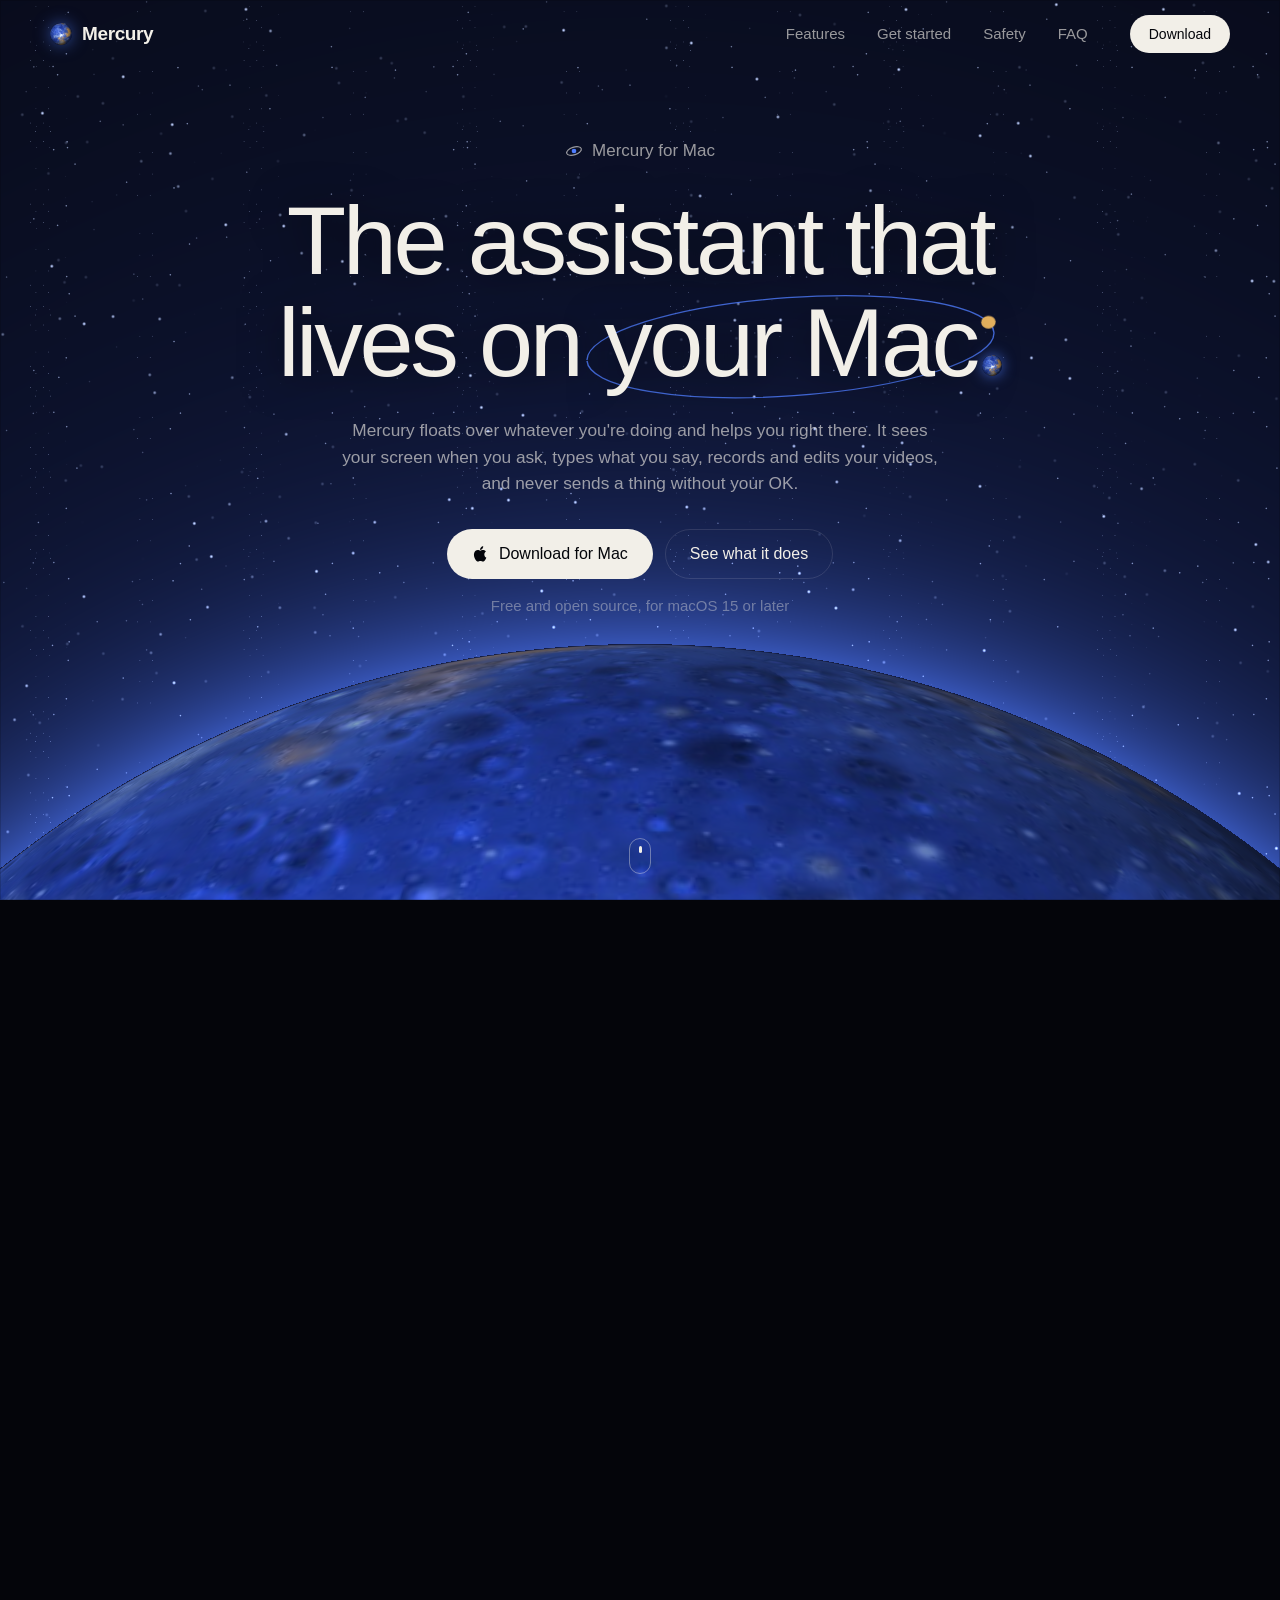
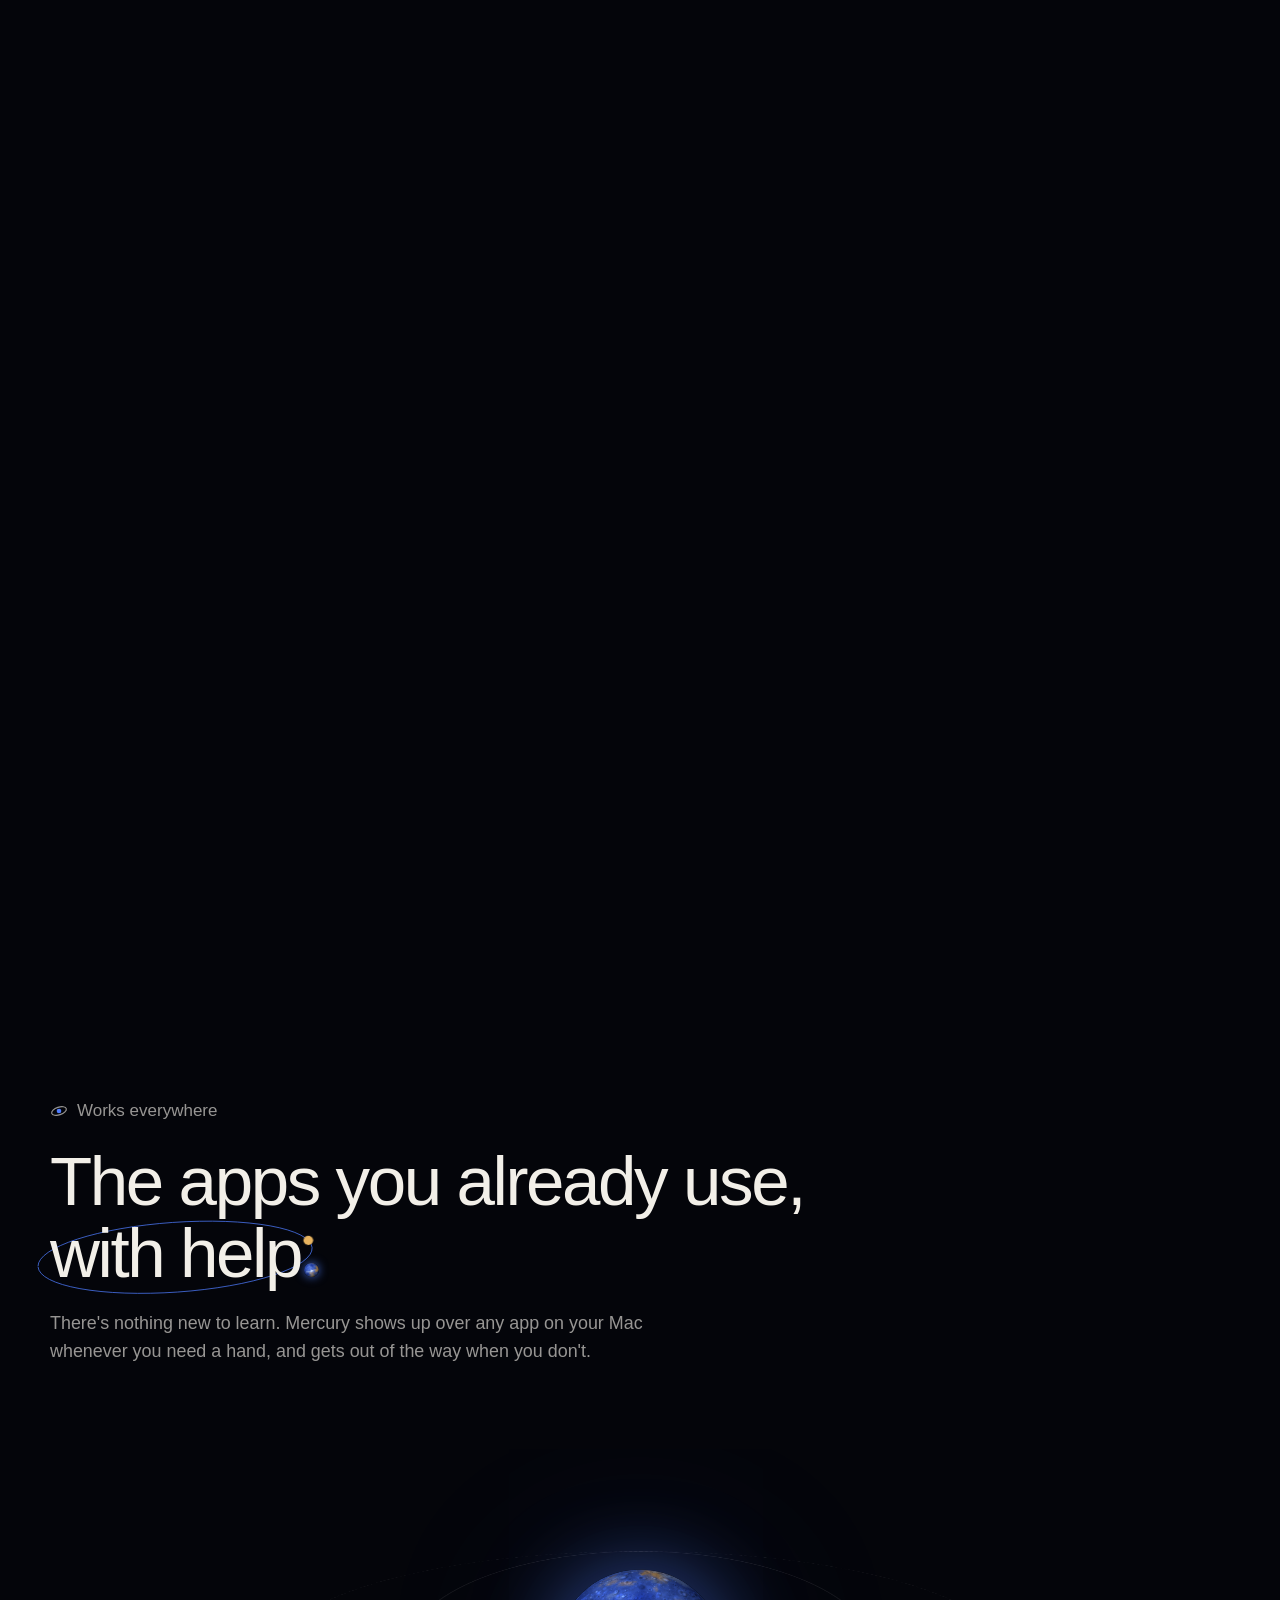
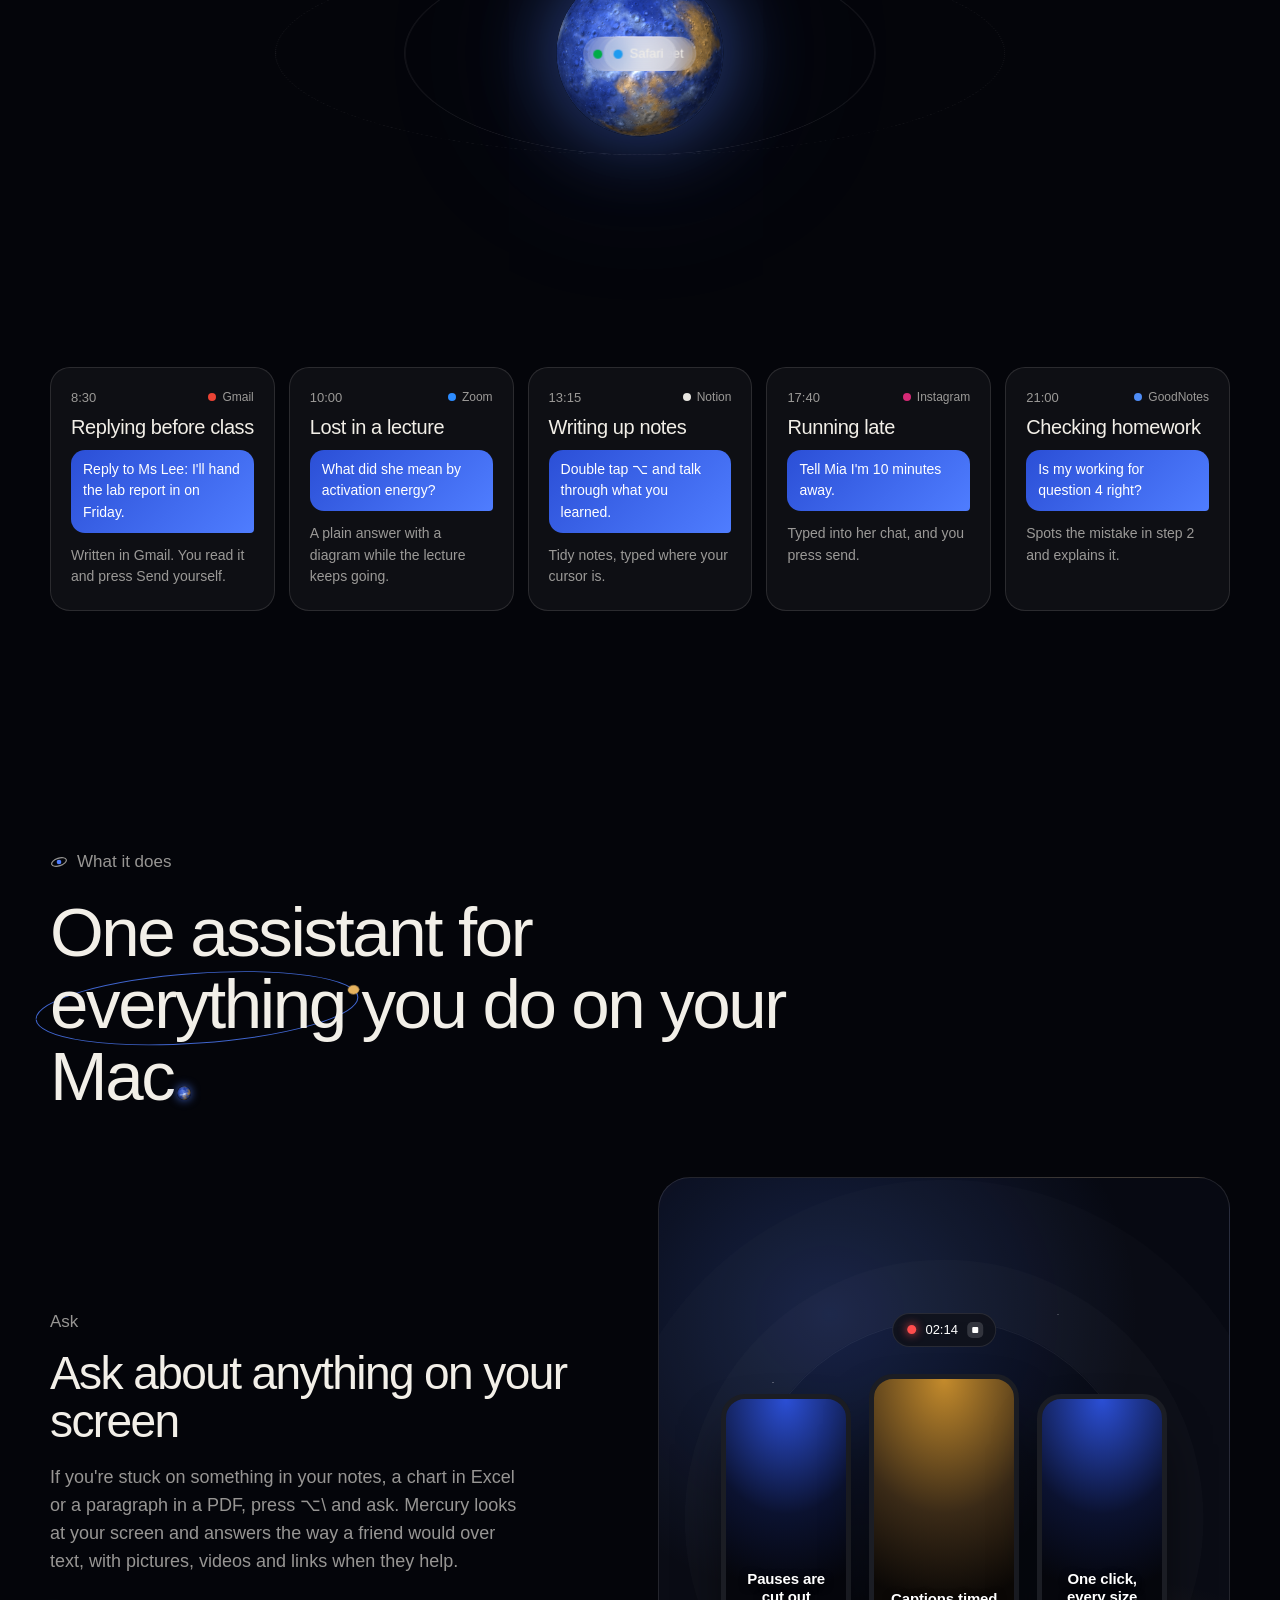
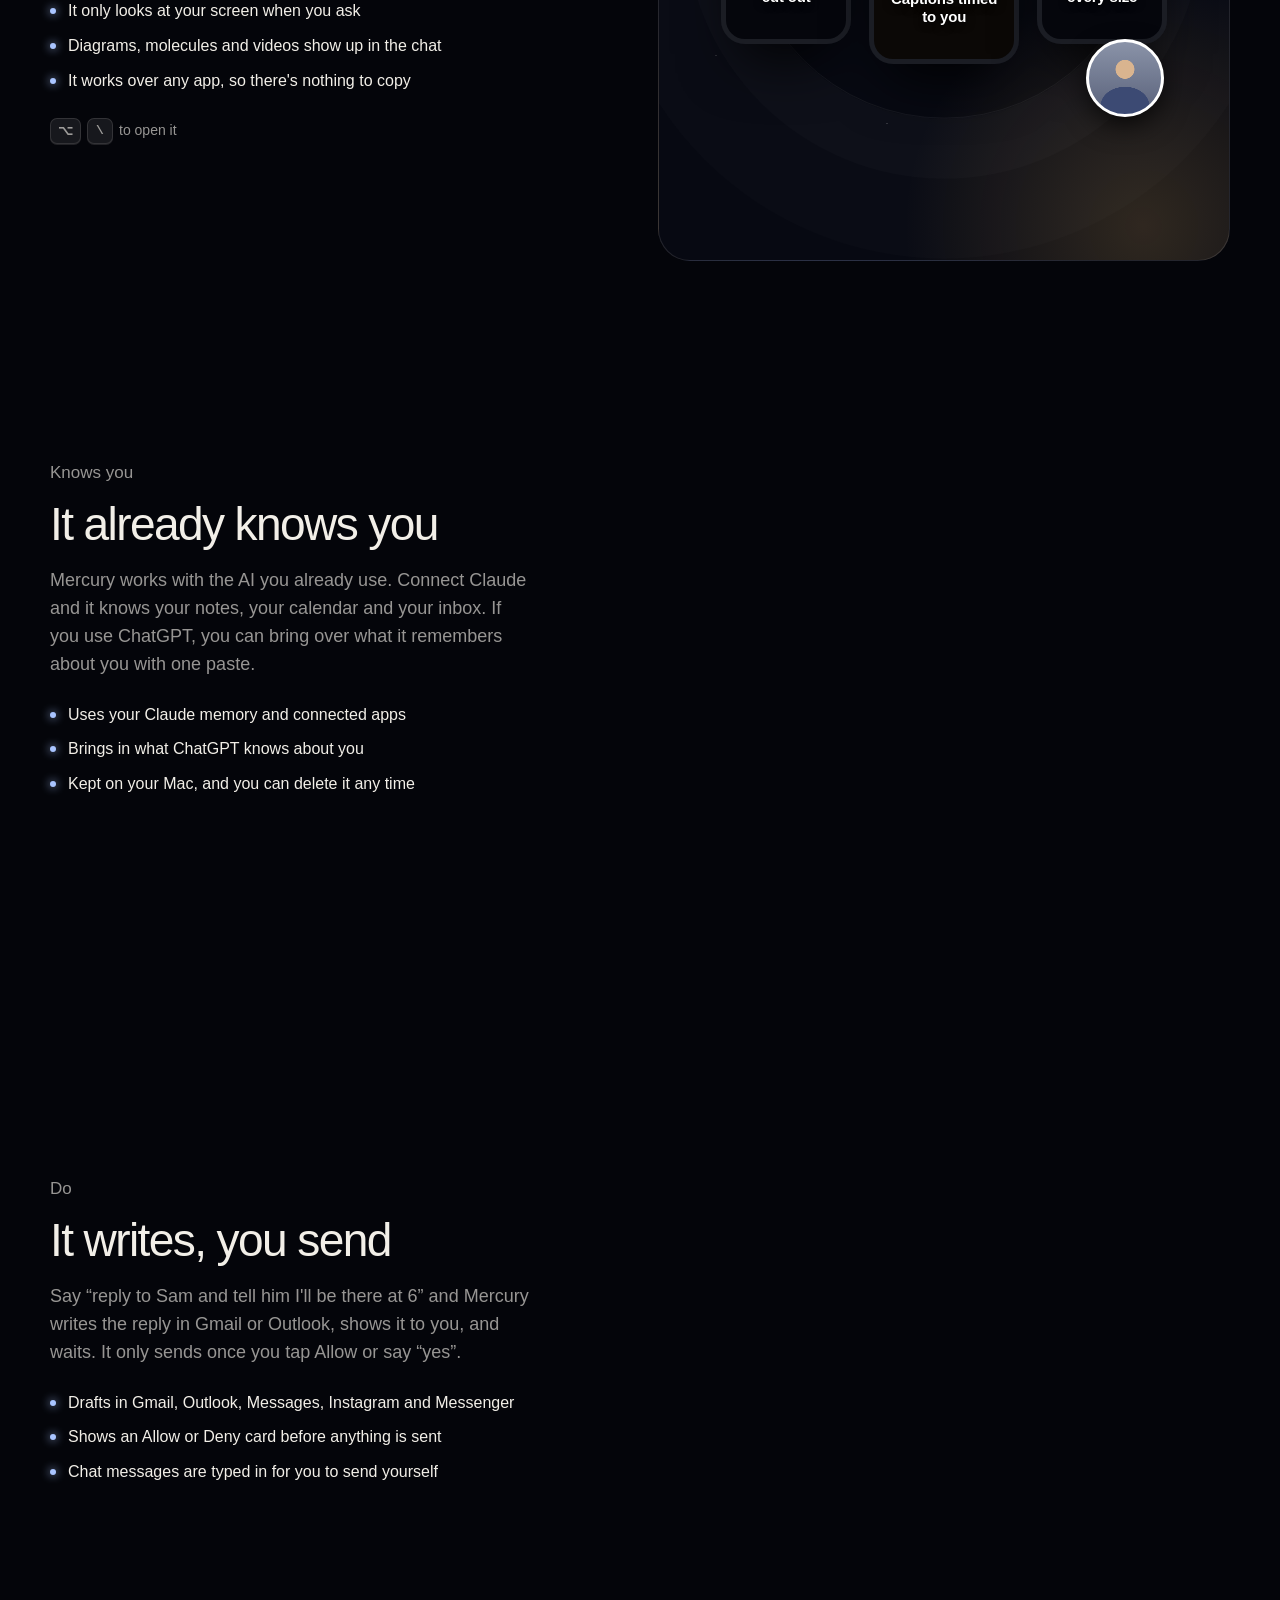
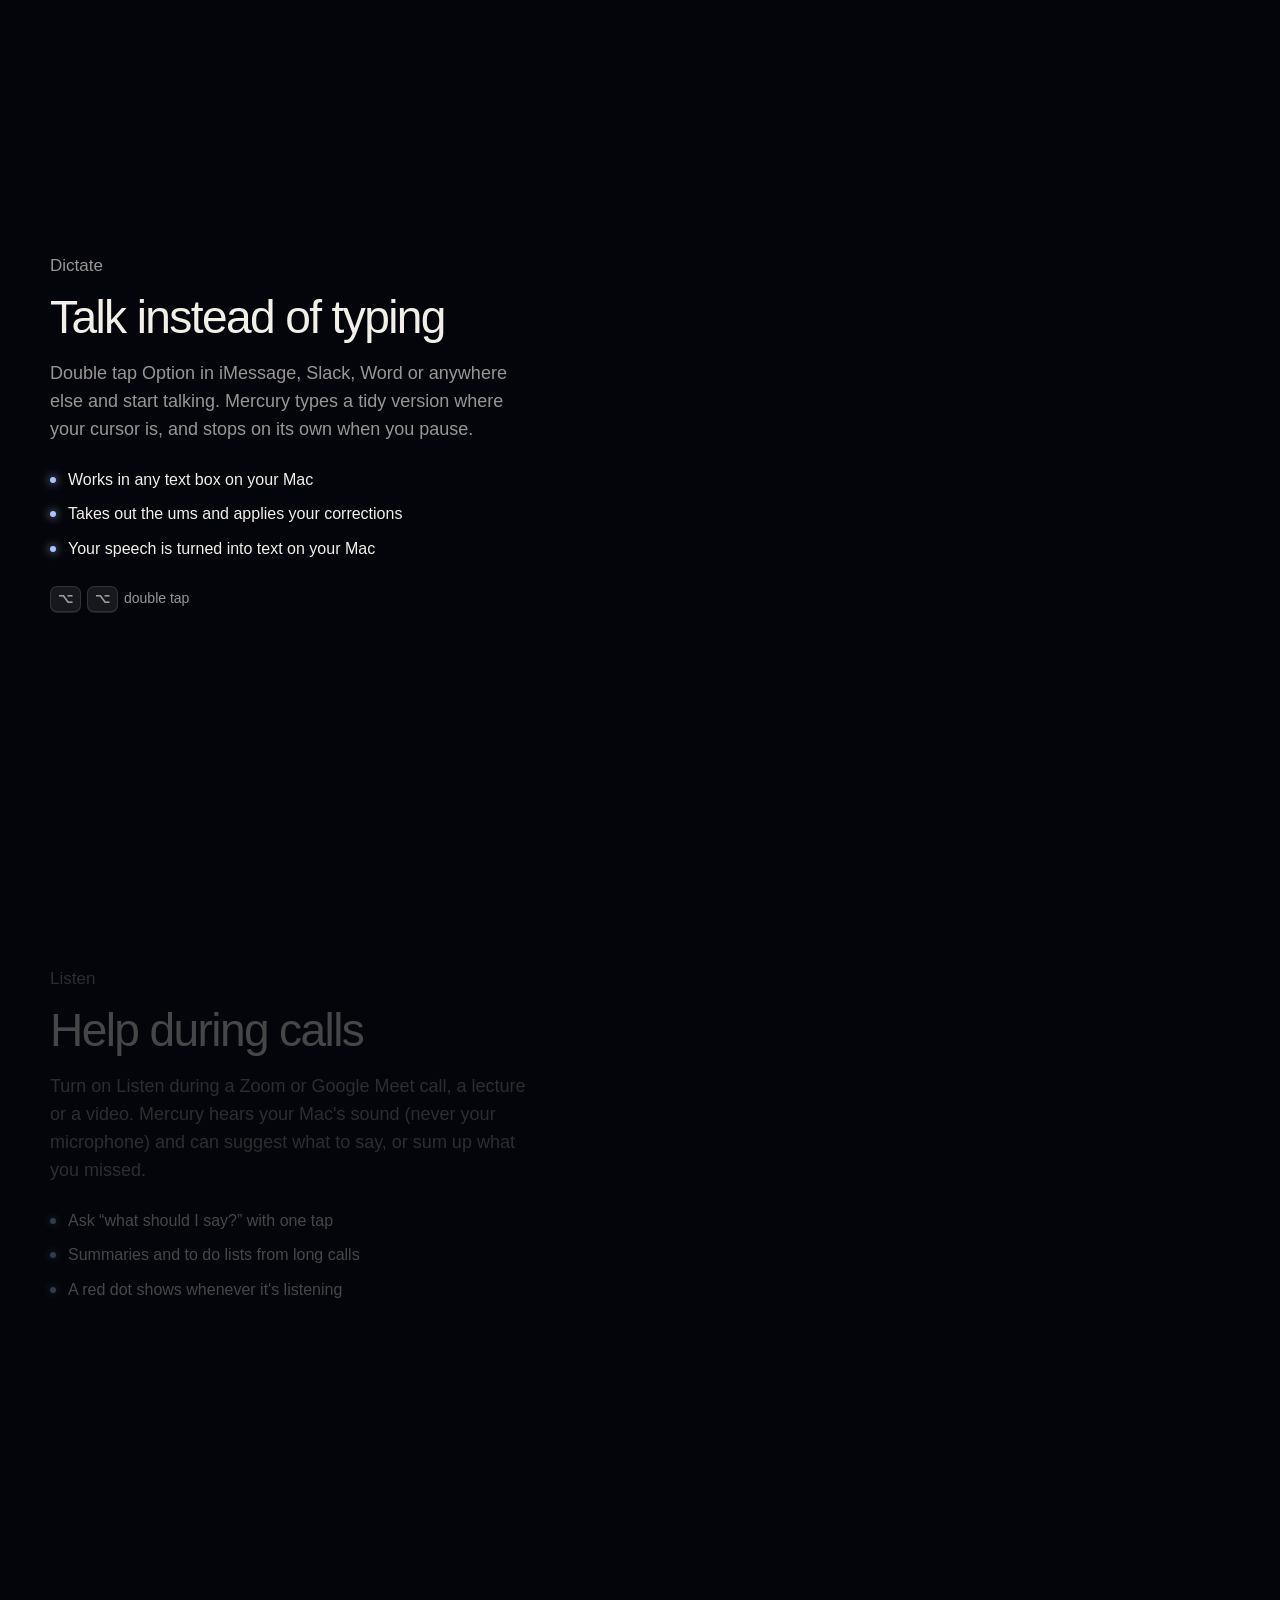
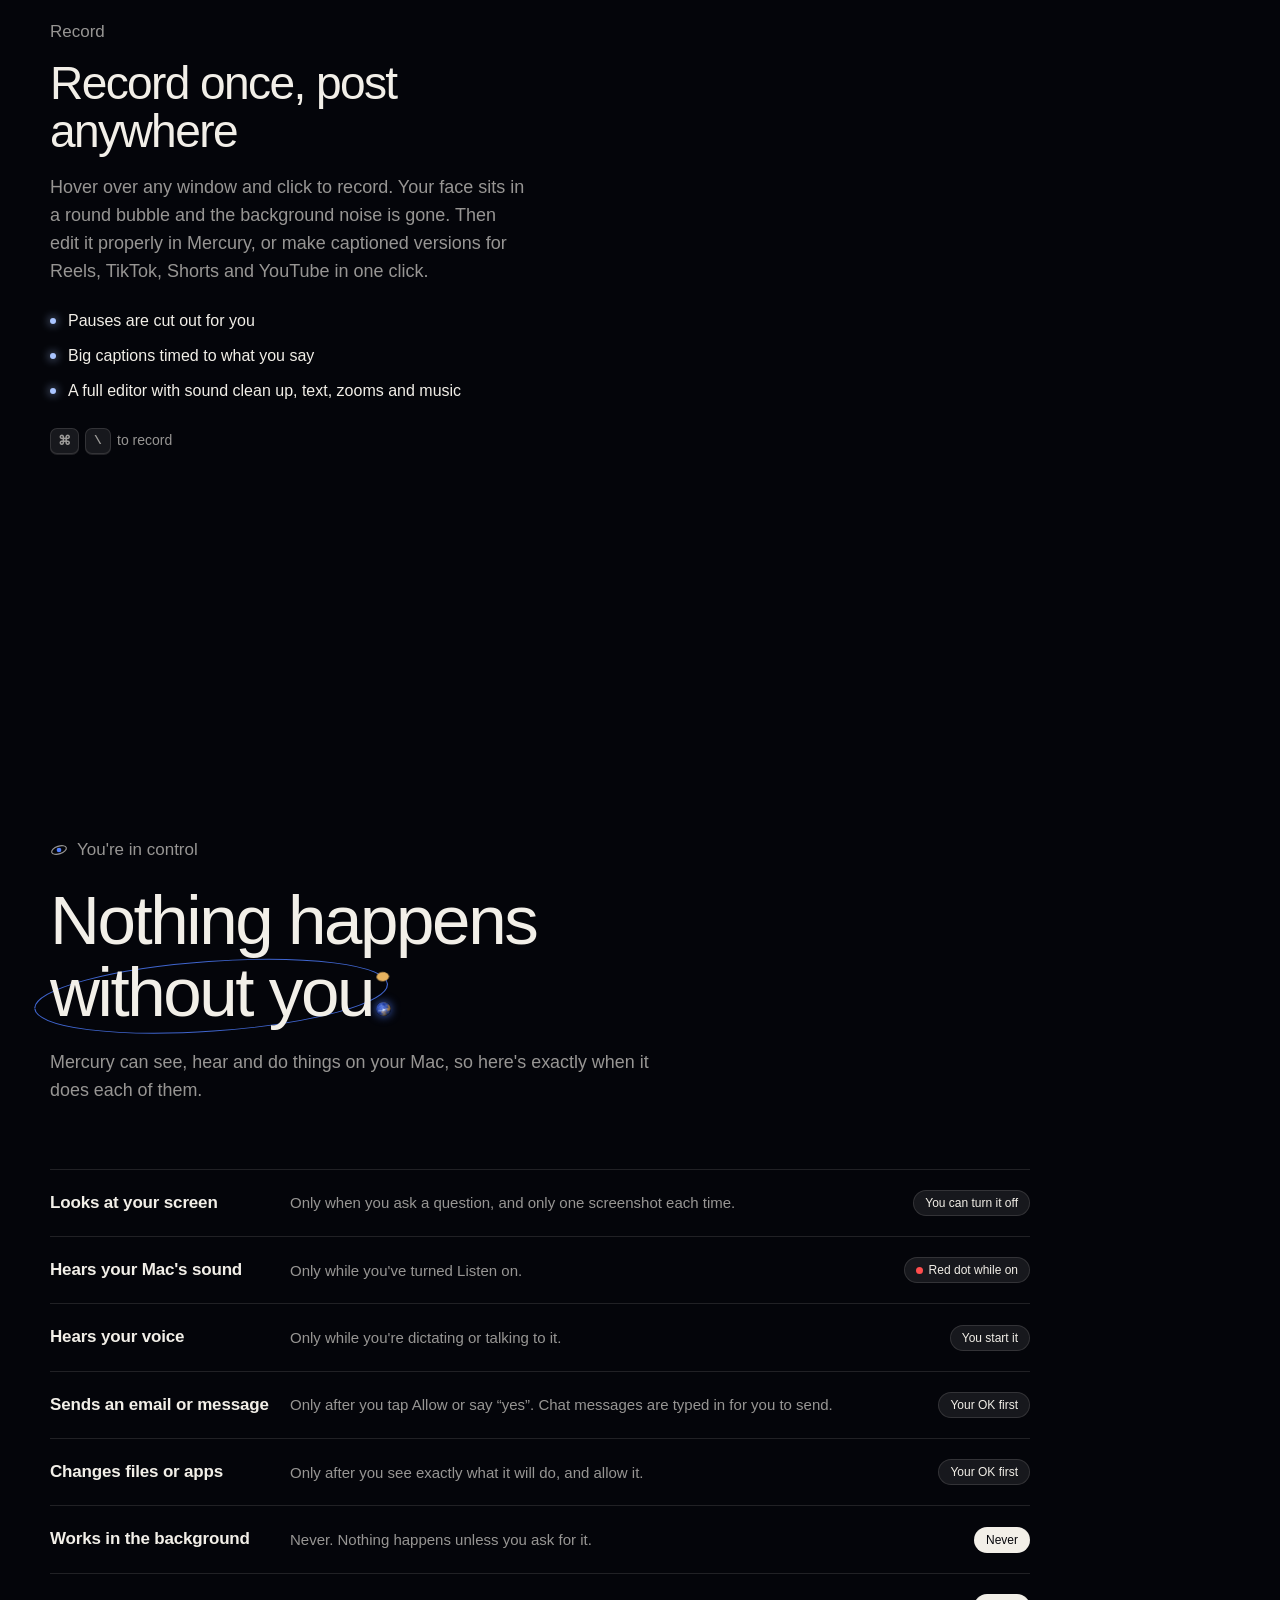
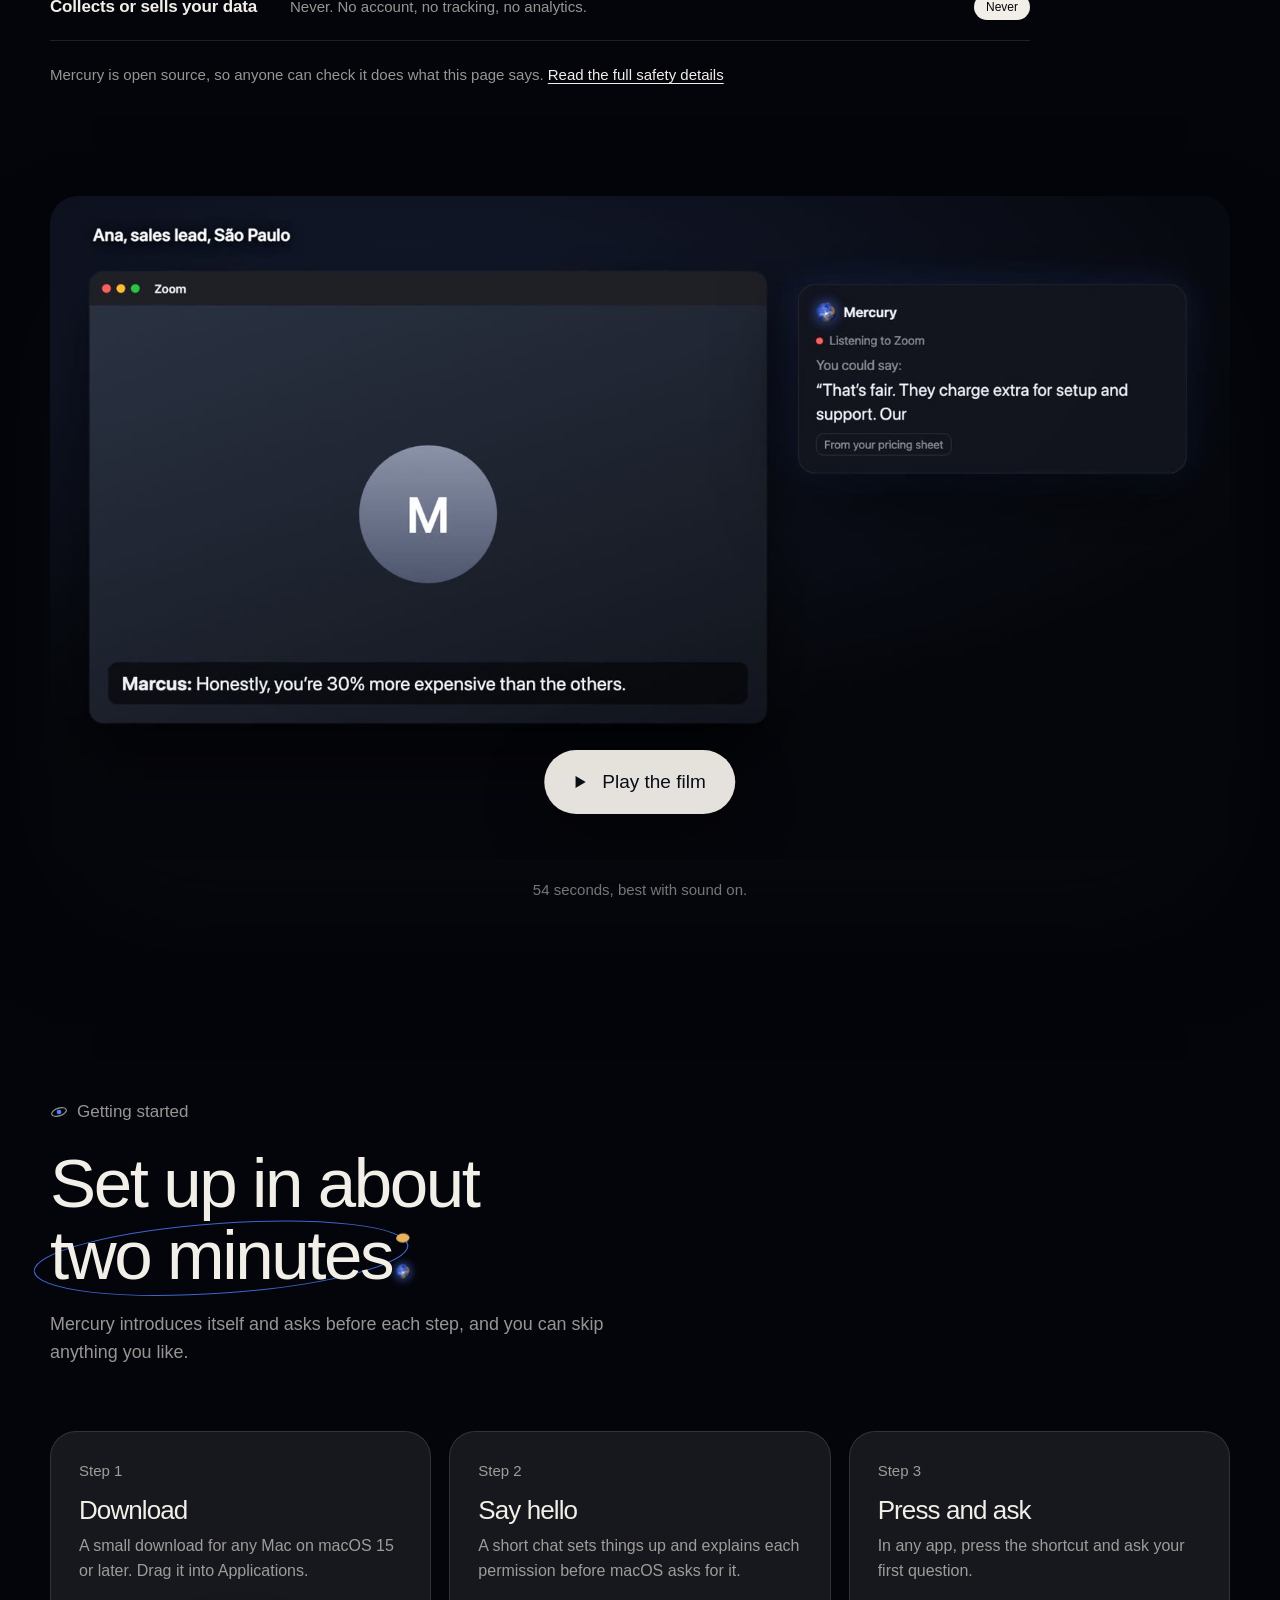
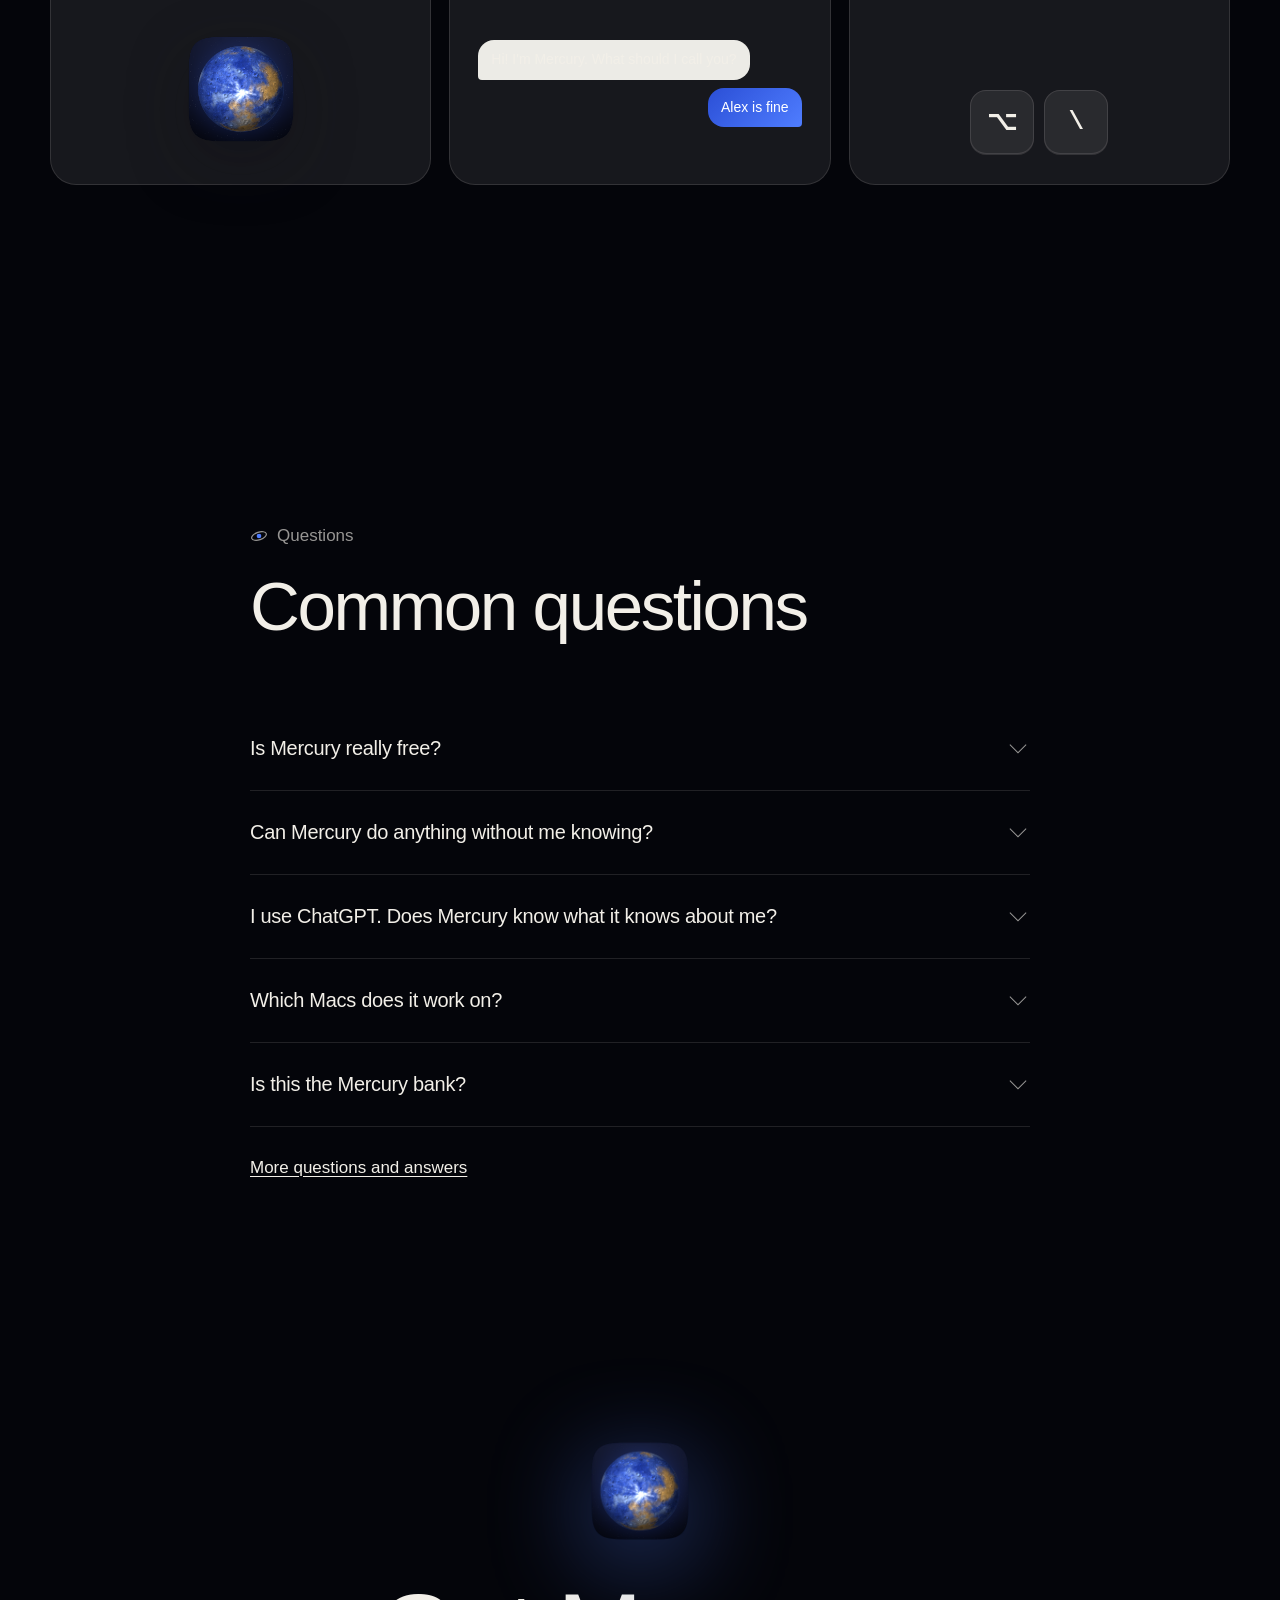
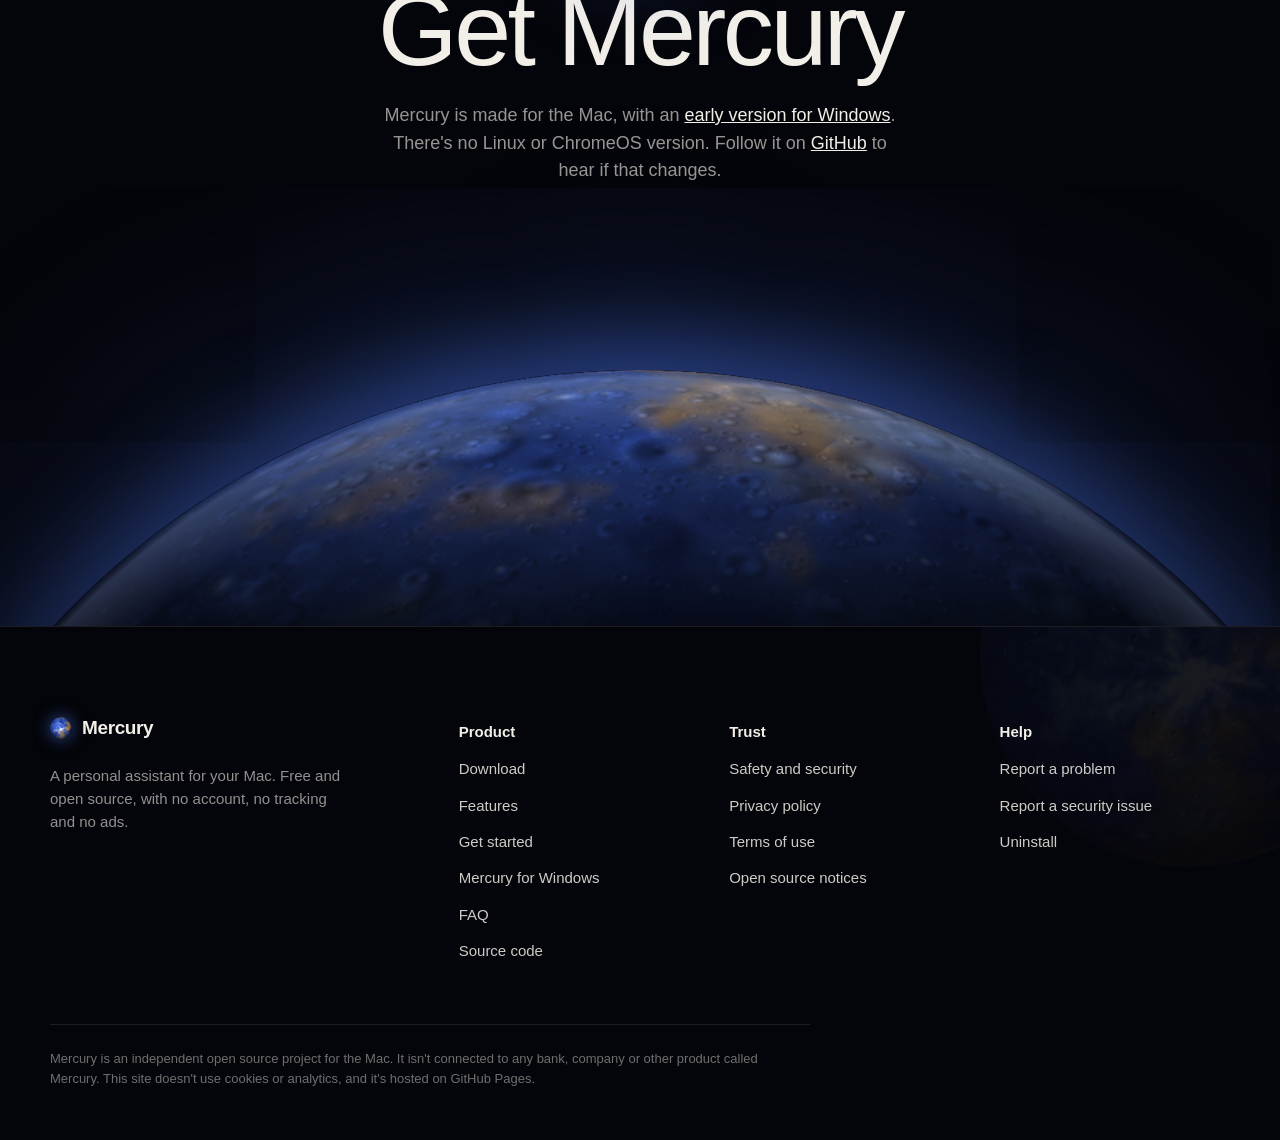
==== commit e075ada3: "Site: Mercury for Windows 0.1.3" ====
--- a/docs/index.html
+++ b/docs/index.html
@@ -46,7 +46,7 @@
 <span class="kicker"><svg class="orb" viewBox="0 0 20 20" aria-hidden="true"><ellipse cx="10" cy="10" rx="8.5" ry="4.2" transform="rotate(-18 10 10)"/><circle cx="10" cy="10" r="2.6"/></svg>Mercury for Mac</span>
 <h1>The assistant that <br>lives on <span class="ringed">your Mac<svg class="ring" viewBox="0 0 200 60" preserveAspectRatio="none" aria-hidden="true"><path d="M4,30 a96,26 0 1,0 192,0 a96,26 0 1,0 -192,0" pathLength="1"/><circle class="moon" r="3.4"><animateMotion dur="11s" repeatCount="indefinite" path="M4,30 a96,26 0 1,0 192,0 a96,26 0 1,0 -192,0"/></circle></svg></span><span class="pdot">.</span></h1>
 <p class="lede">Mercury floats over whatever you're doing and helps you right there. It sees your screen when you ask, types what you say, records and edits your videos, and never sends a thing without your OK.</p>
-<div class="actions"><a class="btn primary" href="#download" data-os="mac ios android linux chromeos other"><svg viewBox="0 0 24 24" fill="currentColor"><path d="M16.4 12.6c0-2.6 2.1-3.8 2.2-3.9-1.2-1.8-3.1-2-3.7-2-1.6-.2-3.1.9-3.9.9-.8 0-2-.9-3.4-.9-1.7 0-3.3 1-4.2 2.6-1.8 3.1-.5 7.7 1.3 10.2.9 1.2 1.9 2.6 3.2 2.6 1.3-.1 1.8-.8 3.3-.8 1.6 0 2 .8 3.4.8 1.4 0 2.3-1.3 3.1-2.5 1-1.4 1.4-2.8 1.4-2.9-.1 0-2.7-1-2.7-4.1zM13.9 5c.7-.9 1.2-2 1-3.2-1 0-2.3.7-3 1.6-.7.8-1.3 2-1.1 3.1 1.1.1 2.3-.6 3.1-1.5z"/></svg>Download for Mac</a><a class="btn primary" href="https://github.com/HarryNGU/mercury/releases/download/windows-v0.1.1/Mercury-Setup-0.1.1.exe" data-win-download data-os="windows" hidden><svg viewBox="0 0 24 24" fill="currentColor"><path d="M3 5.2 10.4 4v7.4H3zM11.6 3.8 21 2.4v9H11.6zM3 12.6h7.4V20L3 18.8zM11.6 12.6H21v9l-9.4-1.4z"/></svg>Download for Windows</a><a class="btn ghost" href="#features">See what it does</a></div>
+<div class="actions"><a class="btn primary" href="#download" data-os="mac ios android linux chromeos other"><svg viewBox="0 0 24 24" fill="currentColor"><path d="M16.4 12.6c0-2.6 2.1-3.8 2.2-3.9-1.2-1.8-3.1-2-3.7-2-1.6-.2-3.1.9-3.9.9-.8 0-2-.9-3.4-.9-1.7 0-3.3 1-4.2 2.6-1.8 3.1-.5 7.7 1.3 10.2.9 1.2 1.9 2.6 3.2 2.6 1.3-.1 1.8-.8 3.3-.8 1.6 0 2 .8 3.4.8 1.4 0 2.3-1.3 3.1-2.5 1-1.4 1.4-2.8 1.4-2.9-.1 0-2.7-1-2.7-4.1zM13.9 5c.7-.9 1.2-2 1-3.2-1 0-2.3.7-3 1.6-.7.8-1.3 2-1.1 3.1 1.1.1 2.3-.6 3.1-1.5z"/></svg>Download for Mac</a><a class="btn primary" href="https://github.com/HarryNGU/mercury/releases/download/windows-v0.1.3/Mercury-Setup-0.1.3.exe" data-win-download data-os="windows" hidden><svg viewBox="0 0 24 24" fill="currentColor"><path d="M3 5.2 10.4 4v7.4H3zM11.6 3.8 21 2.4v9H11.6zM3 12.6h7.4V20L3 18.8zM11.6 12.6H21v9l-9.4-1.4z"/></svg>Download for Windows</a><a class="btn ghost" href="#features">See what it does</a></div>
 <p class="meta" data-os="mac ios android linux chromeos other">Free and open source, for macOS 15 or later</p><p class="meta" data-os="windows" hidden>Free and open source. Made for the Mac, now in early testing on Windows 10 and 11</p>
 </div>
 <div class="meet" aria-hidden="true"><span class="kicker"><svg class="orb" viewBox="0 0 20 20" aria-hidden="true"><ellipse cx="10" cy="10" rx="8.5" ry="4.2" transform="rotate(-18 10 10)"/><circle cx="10" cy="10" r="2.6"/></svg>Meet Mercury</span><p>Small enough to stay out of your way.<br>Clever enough to help with anything on your screen.</p></div>
@@ -144,14 +144,14 @@
 <p class="ws-lead">Three quick steps and Mercury is ready. Keep this open while you go.</p>
 <ol class="ws-list">
 <li><strong>If your browser asks, keep the file.</strong><span>Mercury is new, so browsers may say it isn't commonly downloaded. In <b>Edge</b>, click the three dots next to the file, then <b>Keep</b>, <b>Show more</b> and <b>Keep anyway</b>. In <b>Chrome</b>, click <b>Keep</b>.</span></li>
-<li><strong>Open <code>Mercury-Setup-0.1.1.exe</code></strong><span>Click it in your browser's downloads, or find it in your Downloads folder.</span></li>
+<li><strong>Open <code>Mercury-Setup-0.1.3.exe</code></strong><span>Click it in your browser's downloads, or find it in your Downloads folder.</span></li>
 <li><strong>Windows shows a blue box. Click More info, then Run anyway.</strong><span>Windows does this for any app it hasn't seen many times before.</span><div class="win-demo" aria-hidden="true">
 <figure><div class="ss"><b>Windows protected your PC</b><p>Microsoft Defender SmartScreen prevented an unrecognised app from starting.</p><span class="hl">More info</span><div class="ss-btns"><i>Don't run</i></div></div><figcaption>First, click <strong>More info</strong>.</figcaption></figure>
-<figure><div class="ss"><b>Windows protected your PC</b><p>App: Mercury-Setup-0.1.1.exe<br>Publisher: Unknown publisher</p><div class="ss-btns"><i class="hl">Run anyway</i><i>Don't run</i></div></div><figcaption>Then click <strong>Run anyway</strong>.</figcaption></figure>
+<figure><div class="ss"><b>Windows protected your PC</b><p>App: Mercury-Setup-0.1.3.exe<br>Publisher: Unknown publisher</p><div class="ss-btns"><i class="hl">Run anyway</i><i>Don't run</i></div></div><figcaption>Then click <strong>Run anyway</strong>.</figcaption></figure>
 </div></li>
 </ol>
 <p class="ws-done">Mercury then installs itself in seconds and opens. Pick the free AI and you're done. No account, no password.</p>
-<div class="ws-foot"><a href="https://github.com/HarryNGU/mercury/releases/download/windows-v0.1.1/Mercury-Setup-0.1.1.exe">Download didn't start? Try again</a><button class="btn primary small" data-close>Got it</button></div>
+<div class="ws-foot"><a href="https://github.com/HarryNGU/mercury/releases/download/windows-v0.1.3/Mercury-Setup-0.1.3.exe">Download didn't start? Try again</a><button class="btn primary small" data-close>Got it</button></div>
 </dialog>
 <section class="download" id="download" data-tone="dark">
 <div class="horizon" aria-hidden="true"><img src="assets/planet.png" alt="" width="1024" height="1024" loading="lazy"></div>
@@ -169,8 +169,8 @@
 </div>
 <div data-os="windows" hidden>
 <p>Mercury for Windows is here as an early test. Free, for Windows 10 and 11.</p>
-<a class="btn primary" href="https://github.com/HarryNGU/mercury/releases/download/windows-v0.1.1/Mercury-Setup-0.1.1.exe" data-win-download><svg viewBox="0 0 24 24" fill="currentColor"><path d="M3 5.2 10.4 4v7.4H3zM11.6 3.8 21 2.4v9H11.6zM3 12.6h7.4V20L3 18.8zM11.6 12.6H21v9l-9.4-1.4z"/></svg>Download for Windows</a>
-<p class="fine">Version 0.1.1 · 118 MB · <a href="windows.html">Install guide</a></p>
+<a class="btn primary" href="https://github.com/HarryNGU/mercury/releases/download/windows-v0.1.3/Mercury-Setup-0.1.3.exe" data-win-download><svg viewBox="0 0 24 24" fill="currentColor"><path d="M3 5.2 10.4 4v7.4H3zM11.6 3.8 21 2.4v9H11.6zM3 12.6h7.4V20L3 18.8zM11.6 12.6H21v9l-9.4-1.4z"/></svg>Download for Windows</a>
+<p class="fine">Version 0.1.3 · 118 MB · <a href="windows.html">Install guide</a></p>
 </div>
 <div data-os="ios android" class="elsewhere" hidden><p>Mercury is a Mac app. Open this page on your Mac to download it.</p></div>
 <div data-os="linux chromeos other" class="elsewhere" hidden><p>Mercury is made for the Mac, with an <a href="windows.html">early version for Windows</a>. There's no Linux or ChromeOS version. Follow it on <a href="https://github.com/HarryNGU/mercury">GitHub</a> to hear if that changes.</p></div>
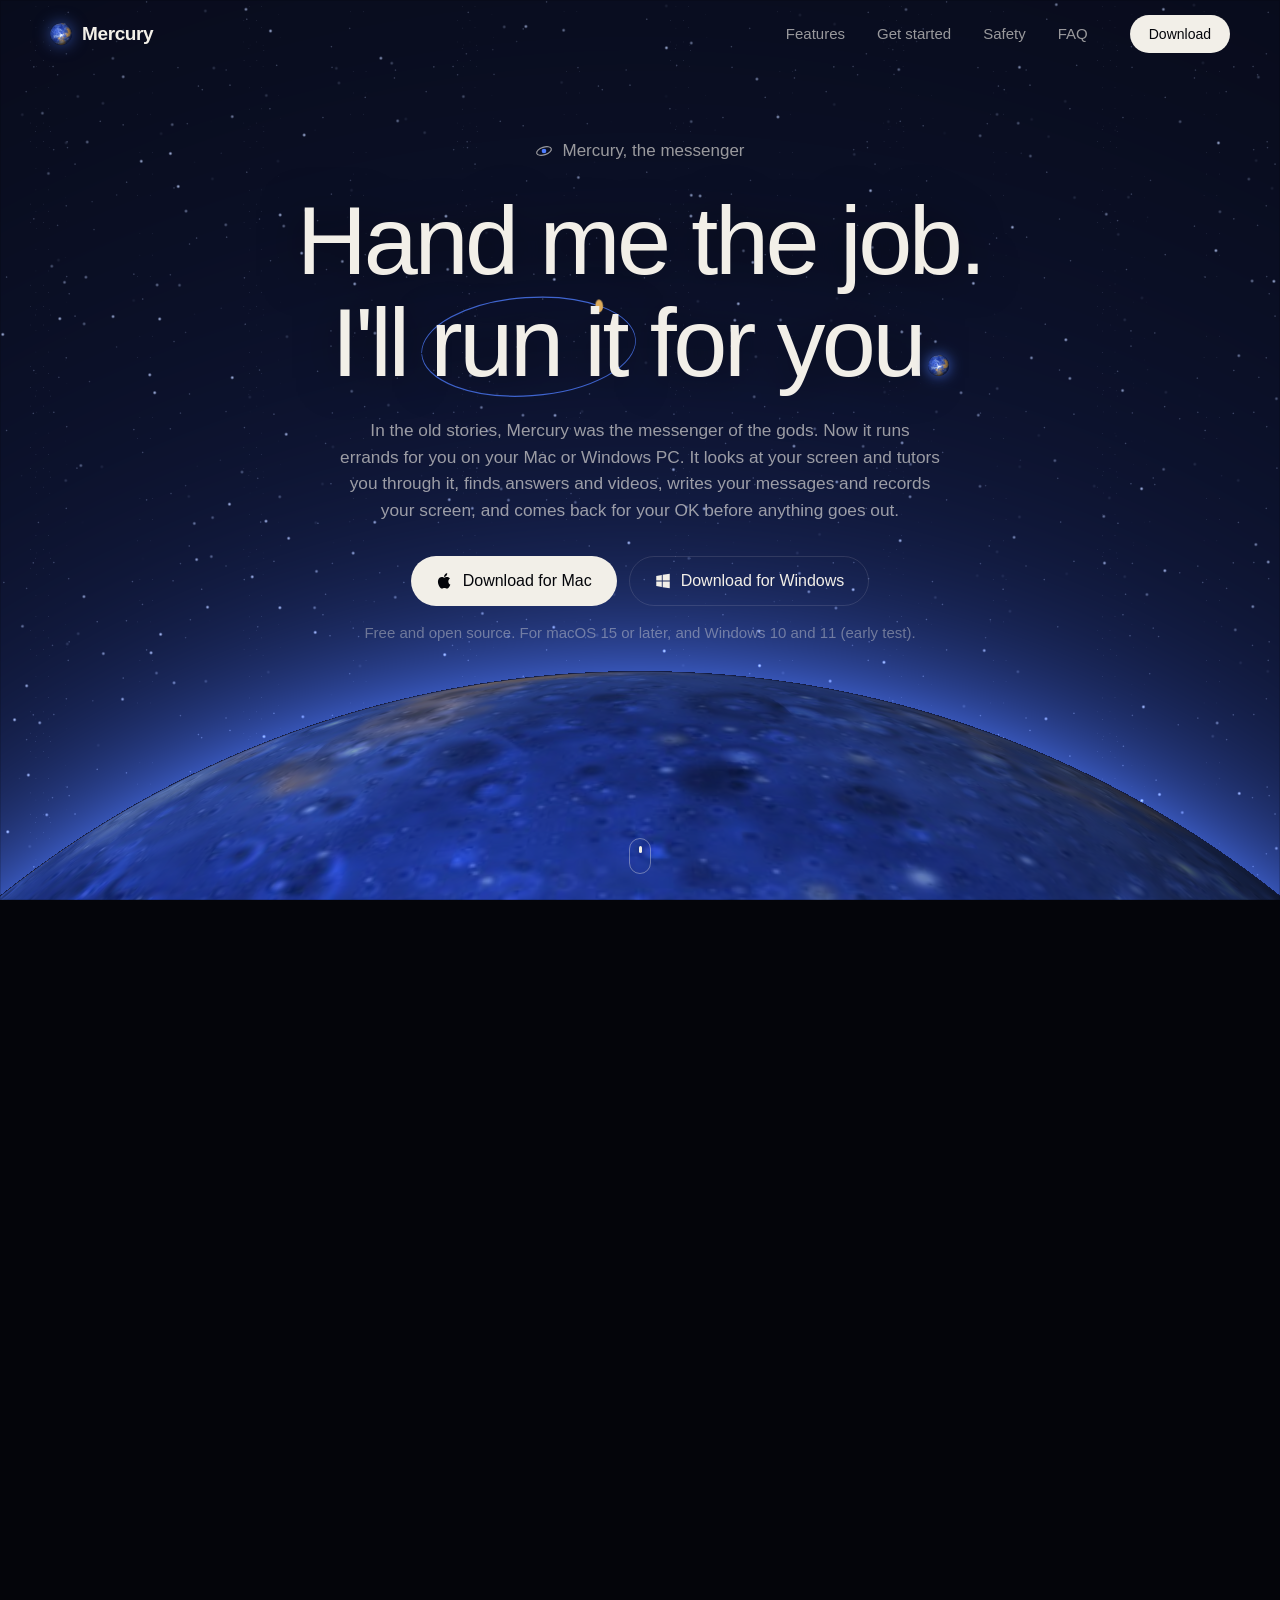
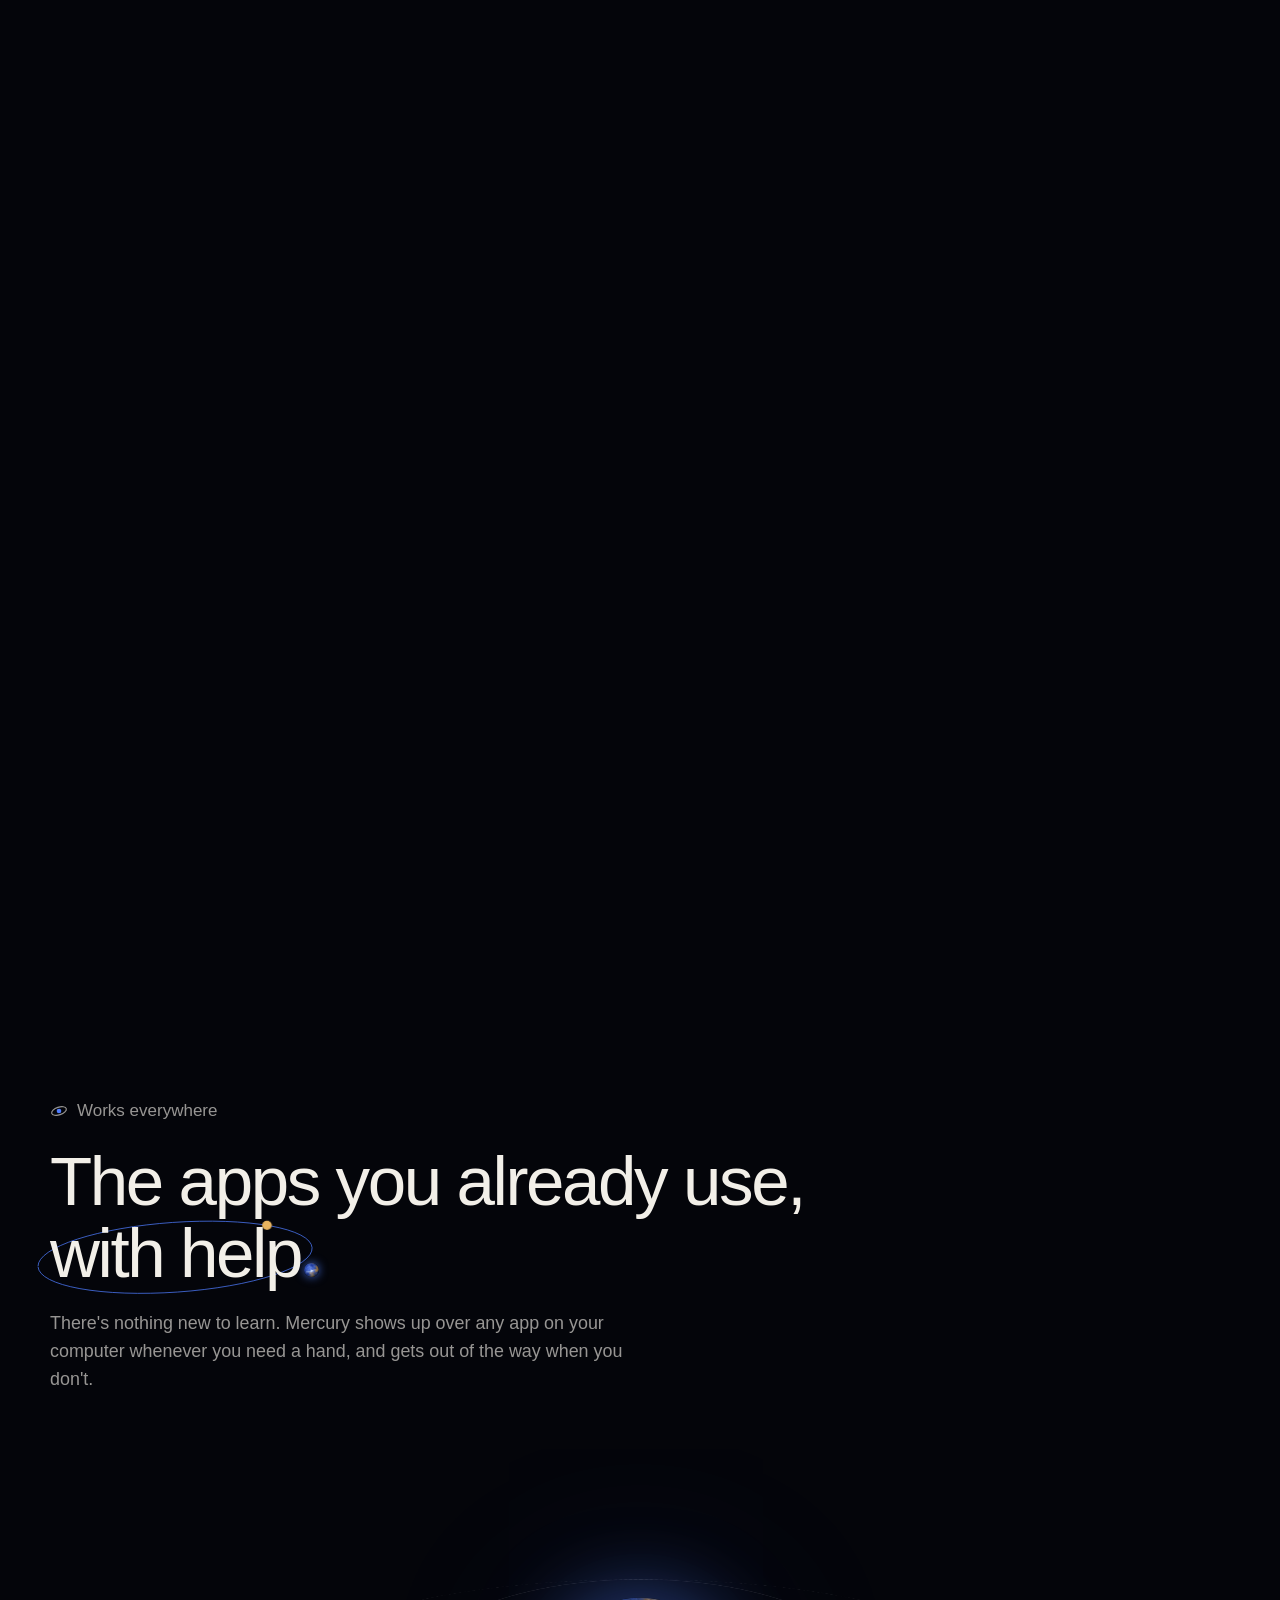
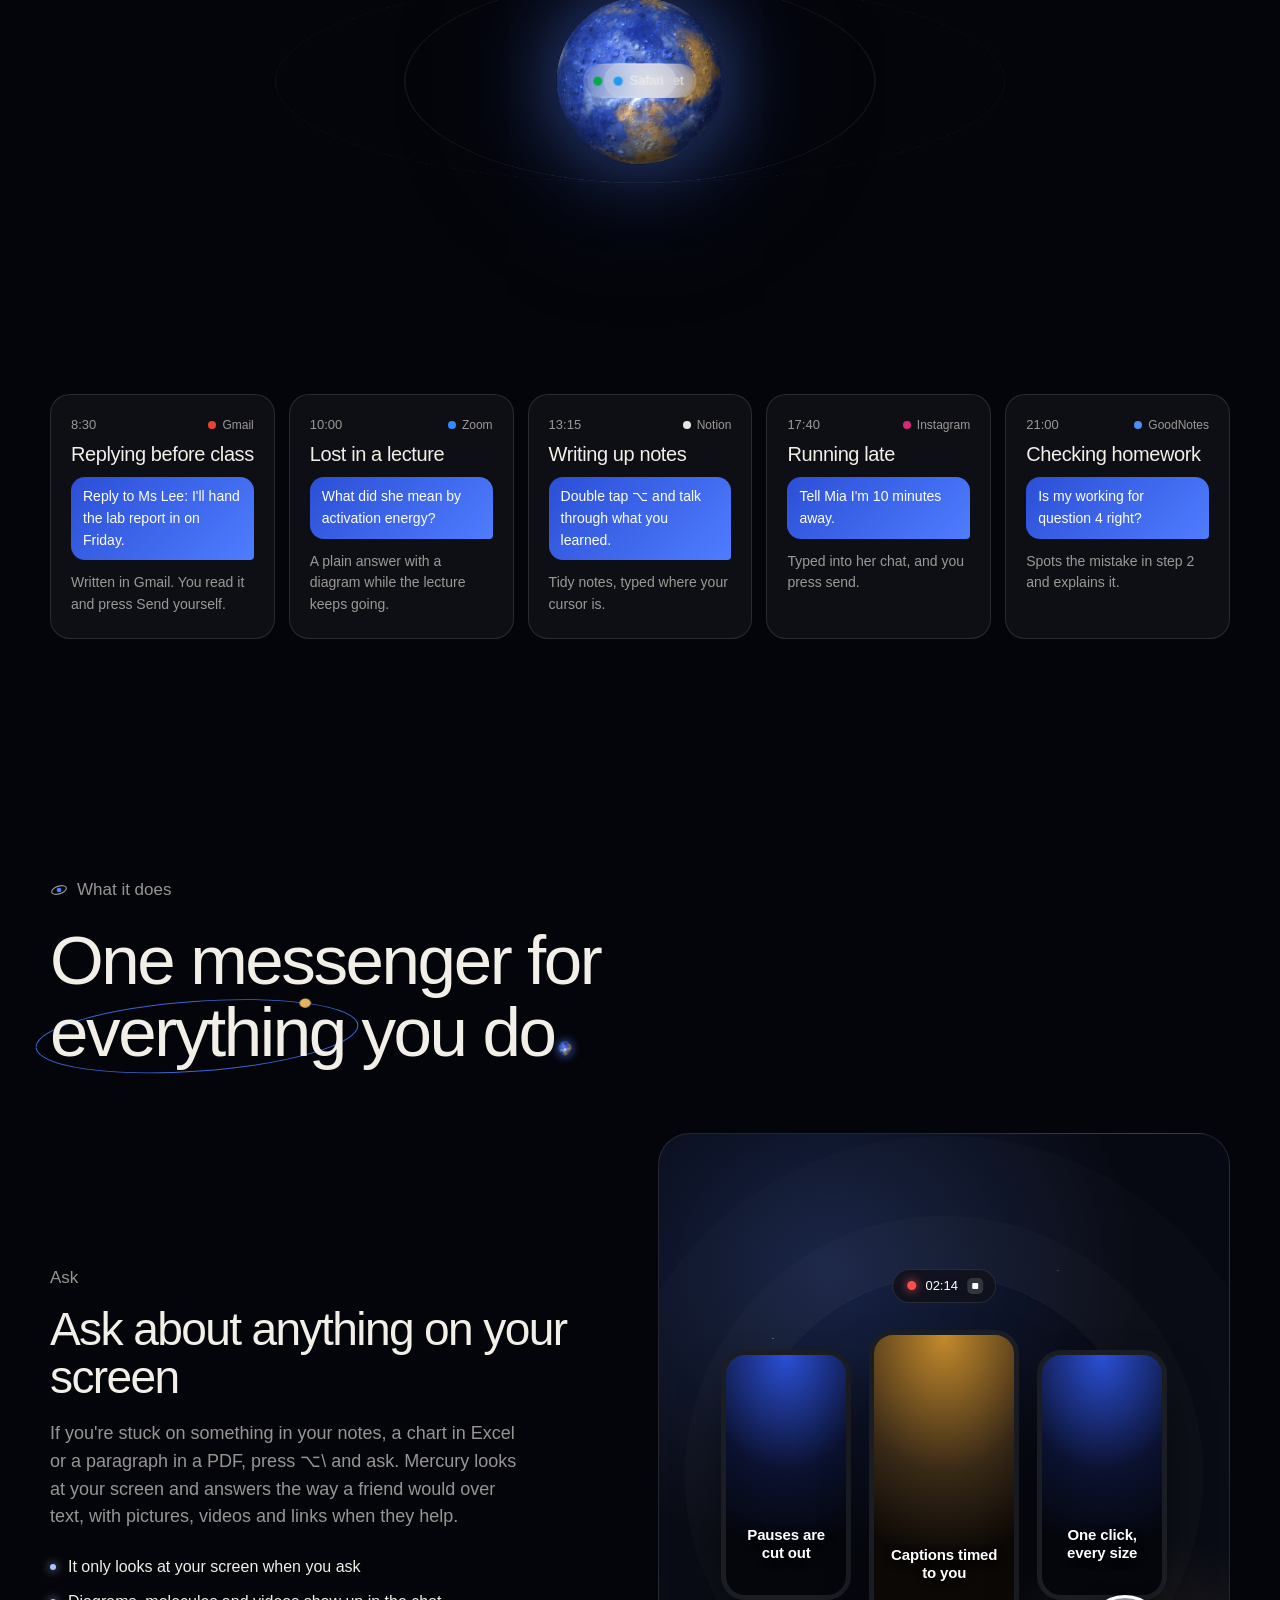
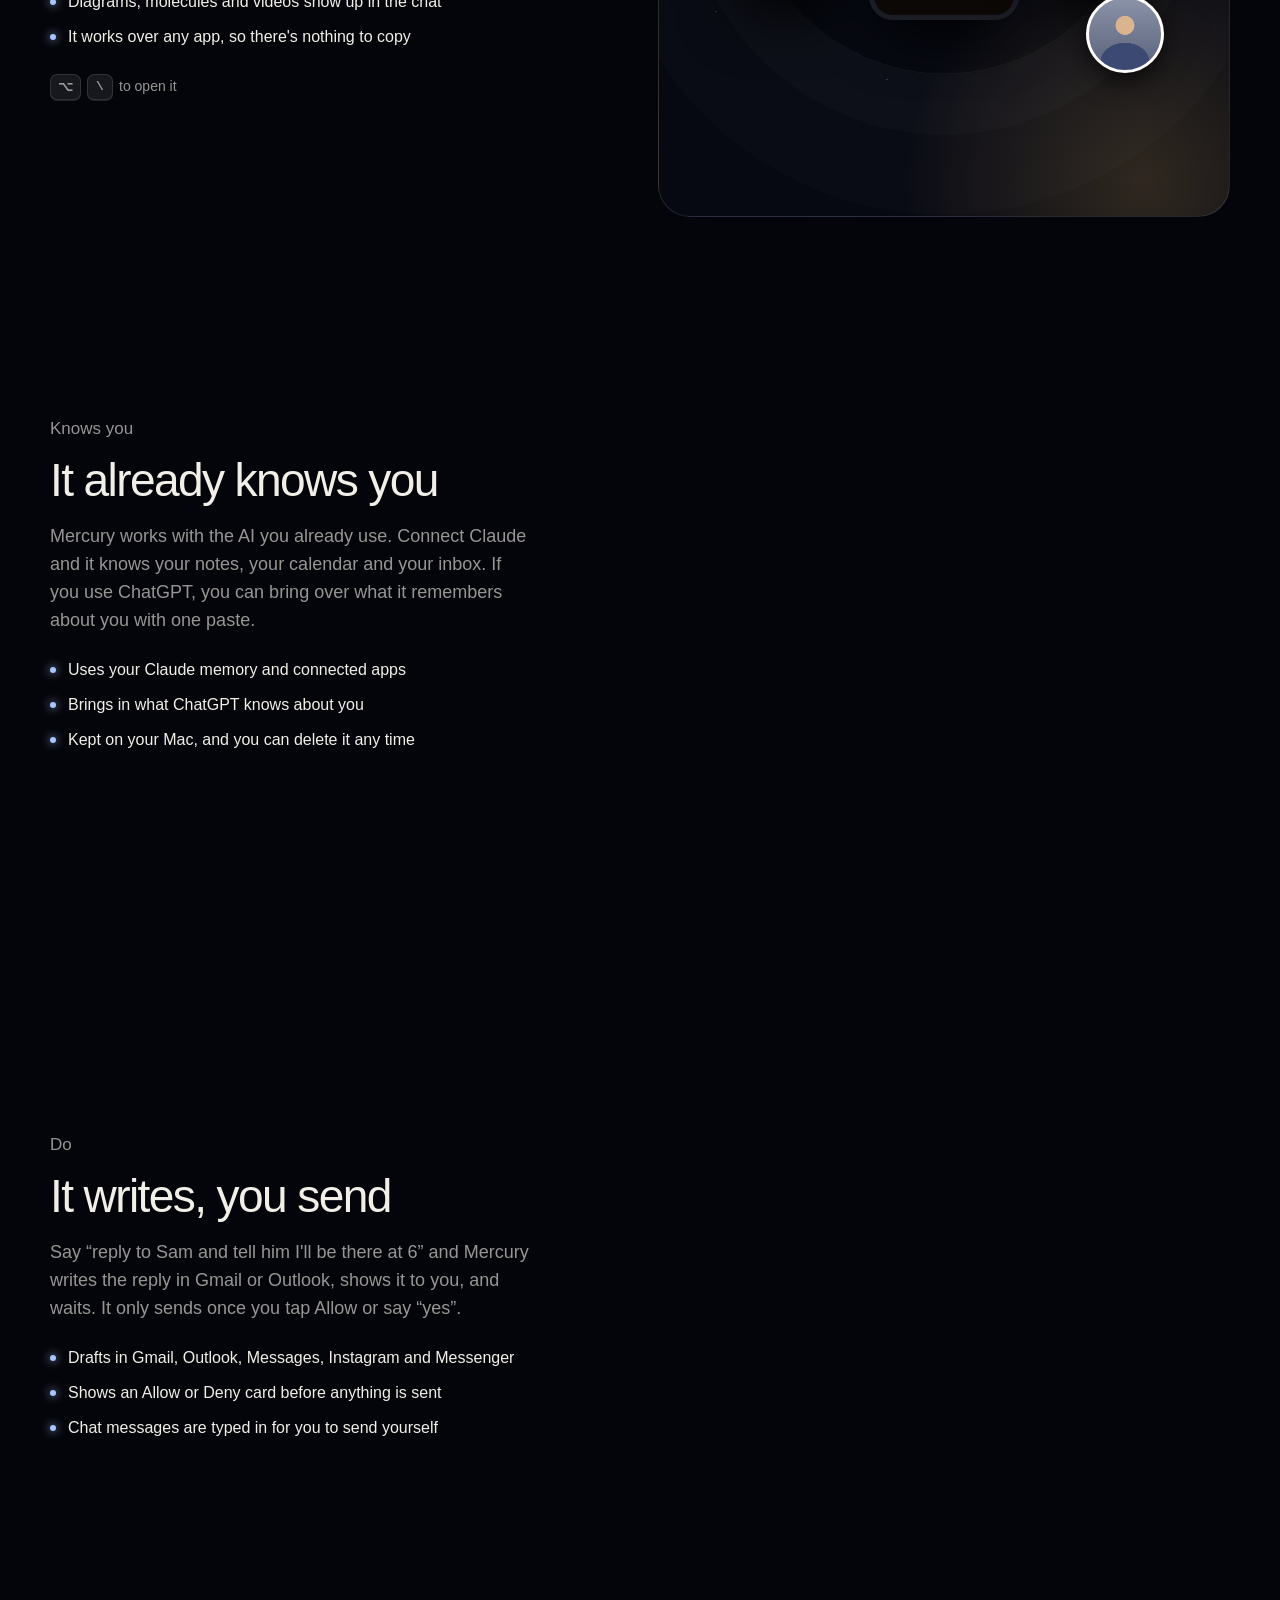
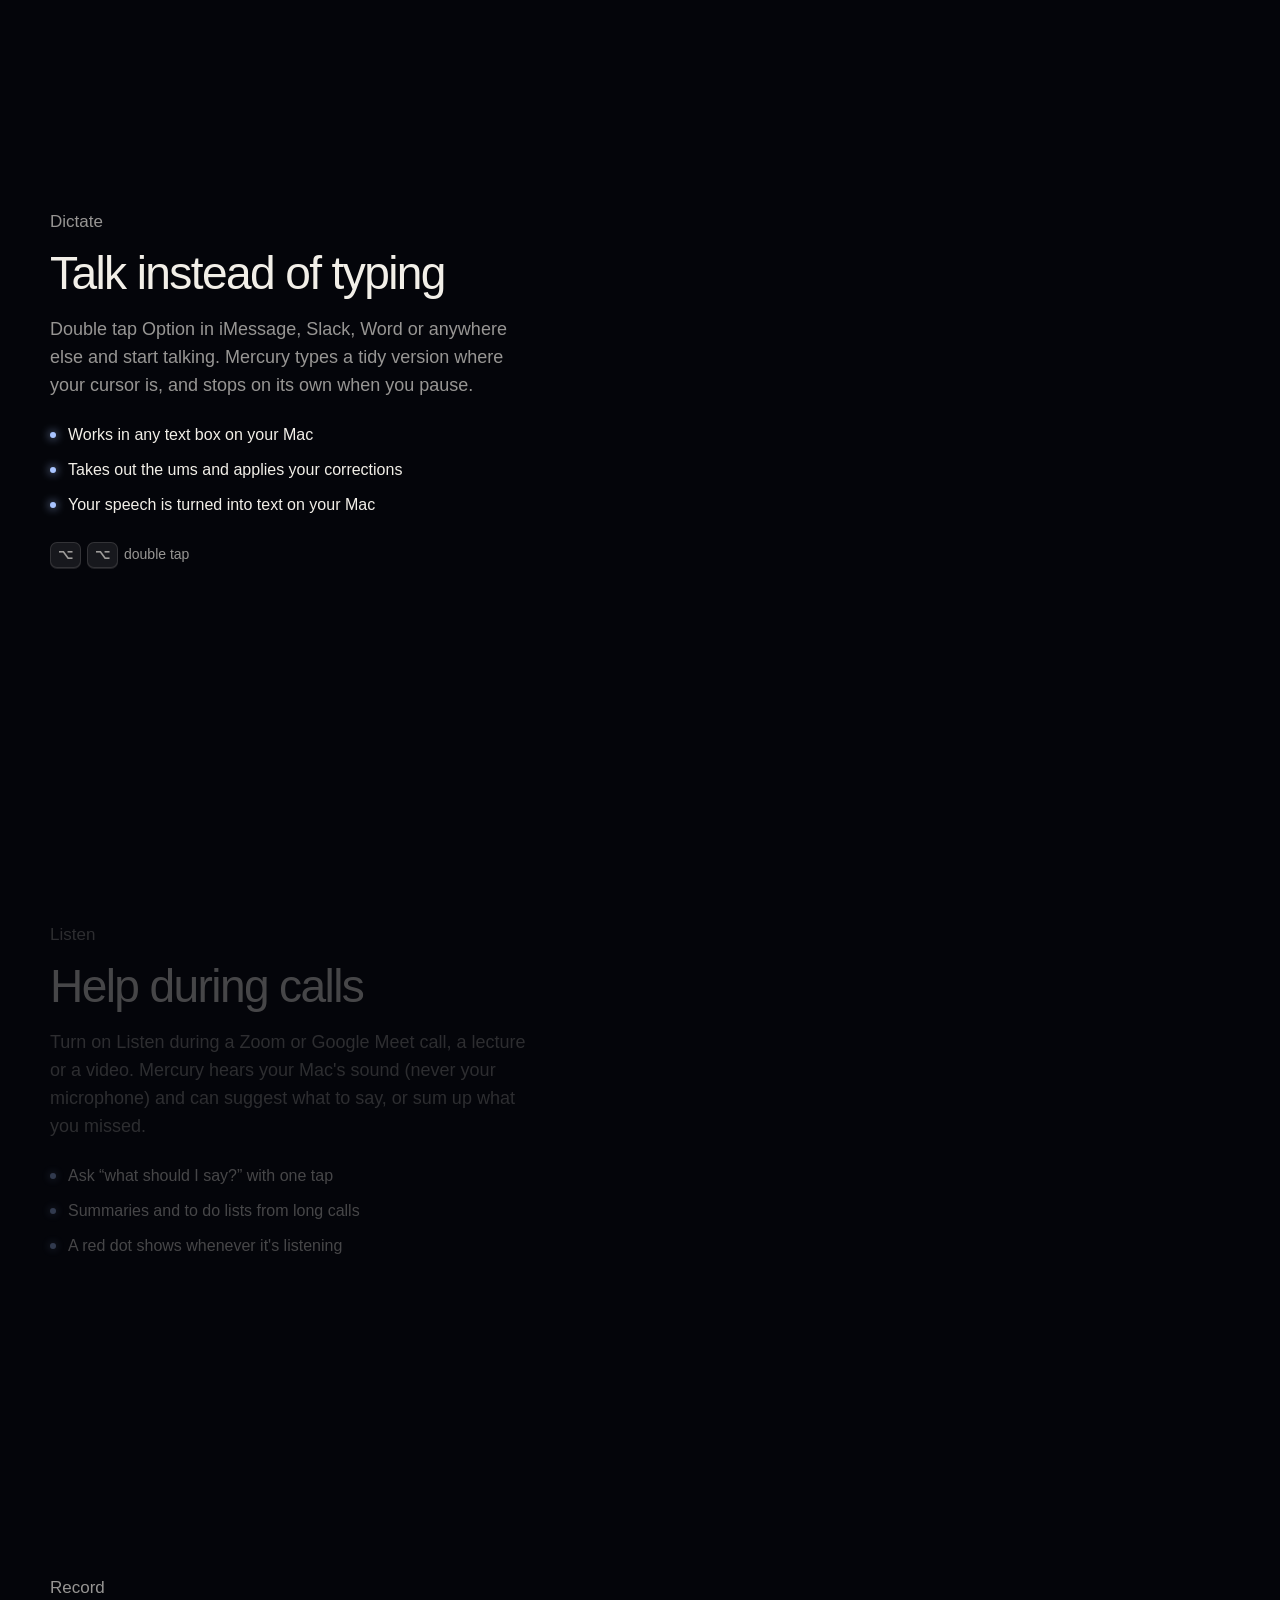
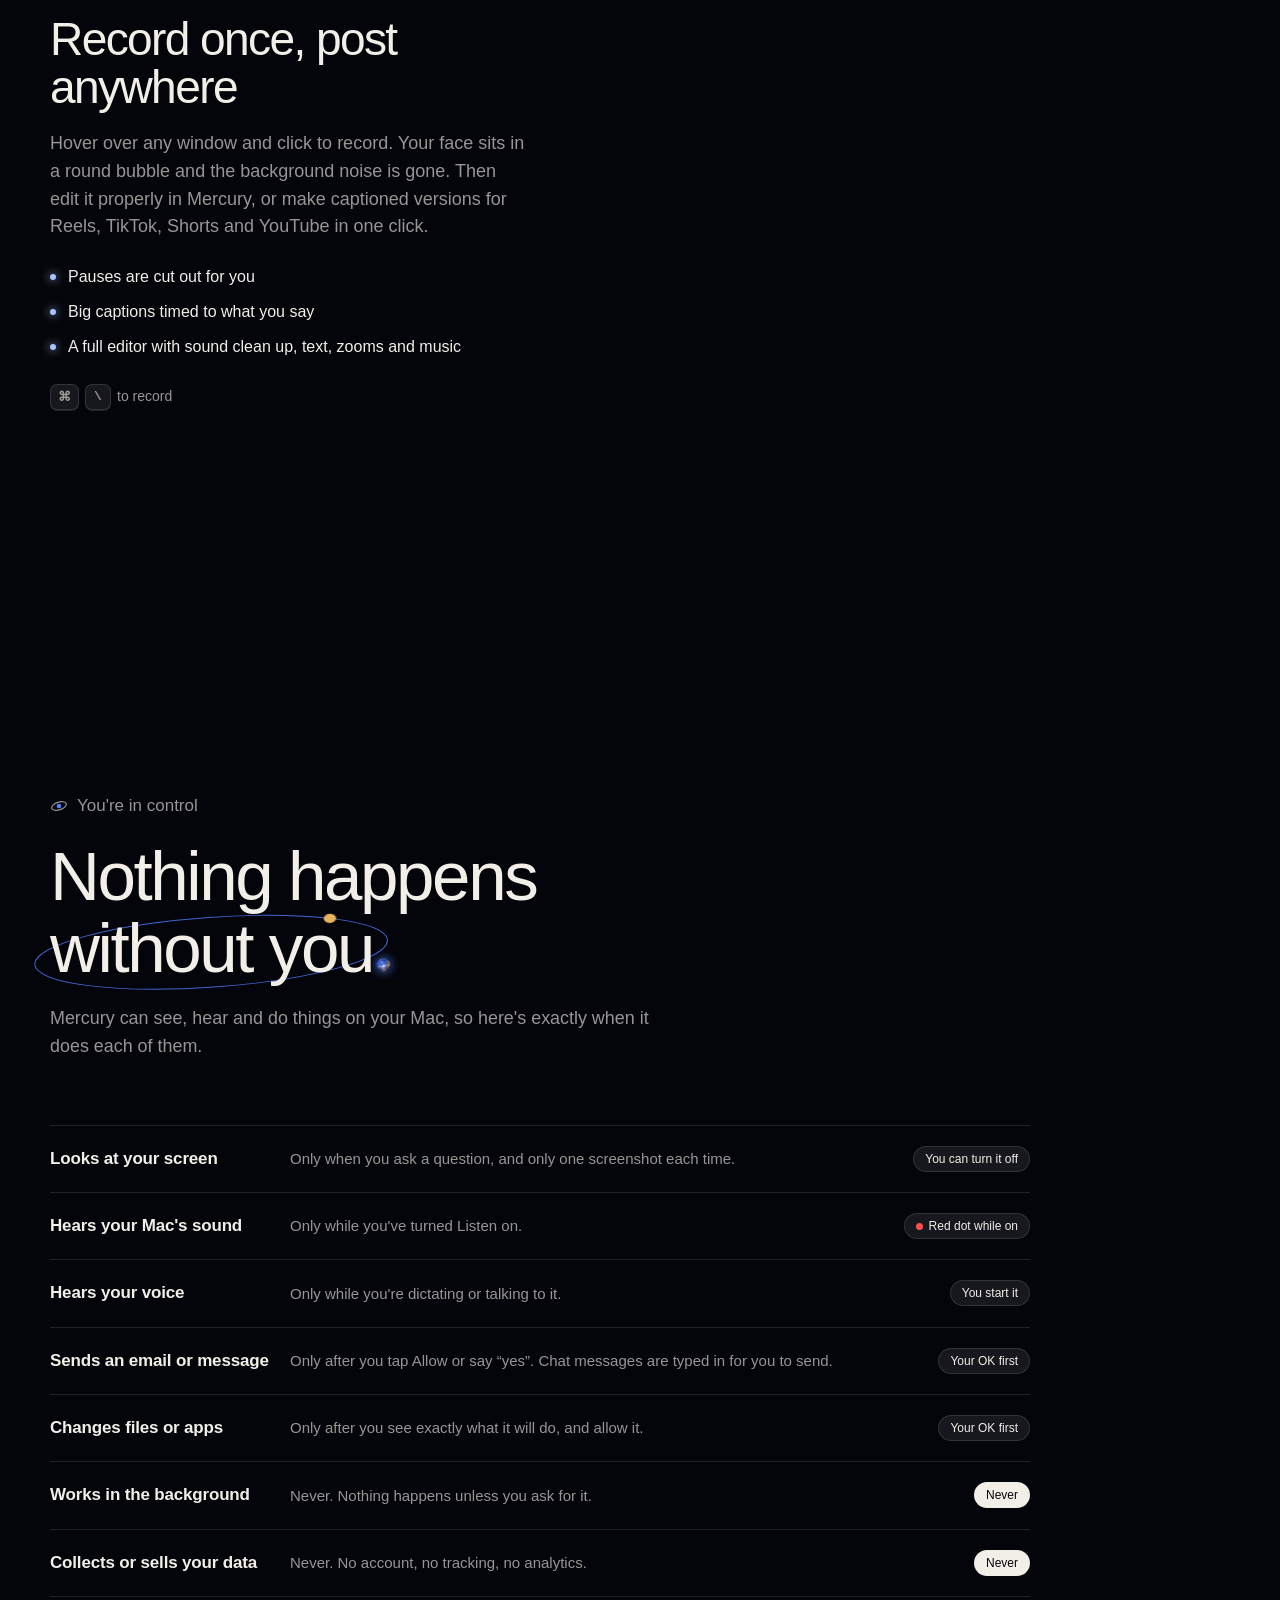
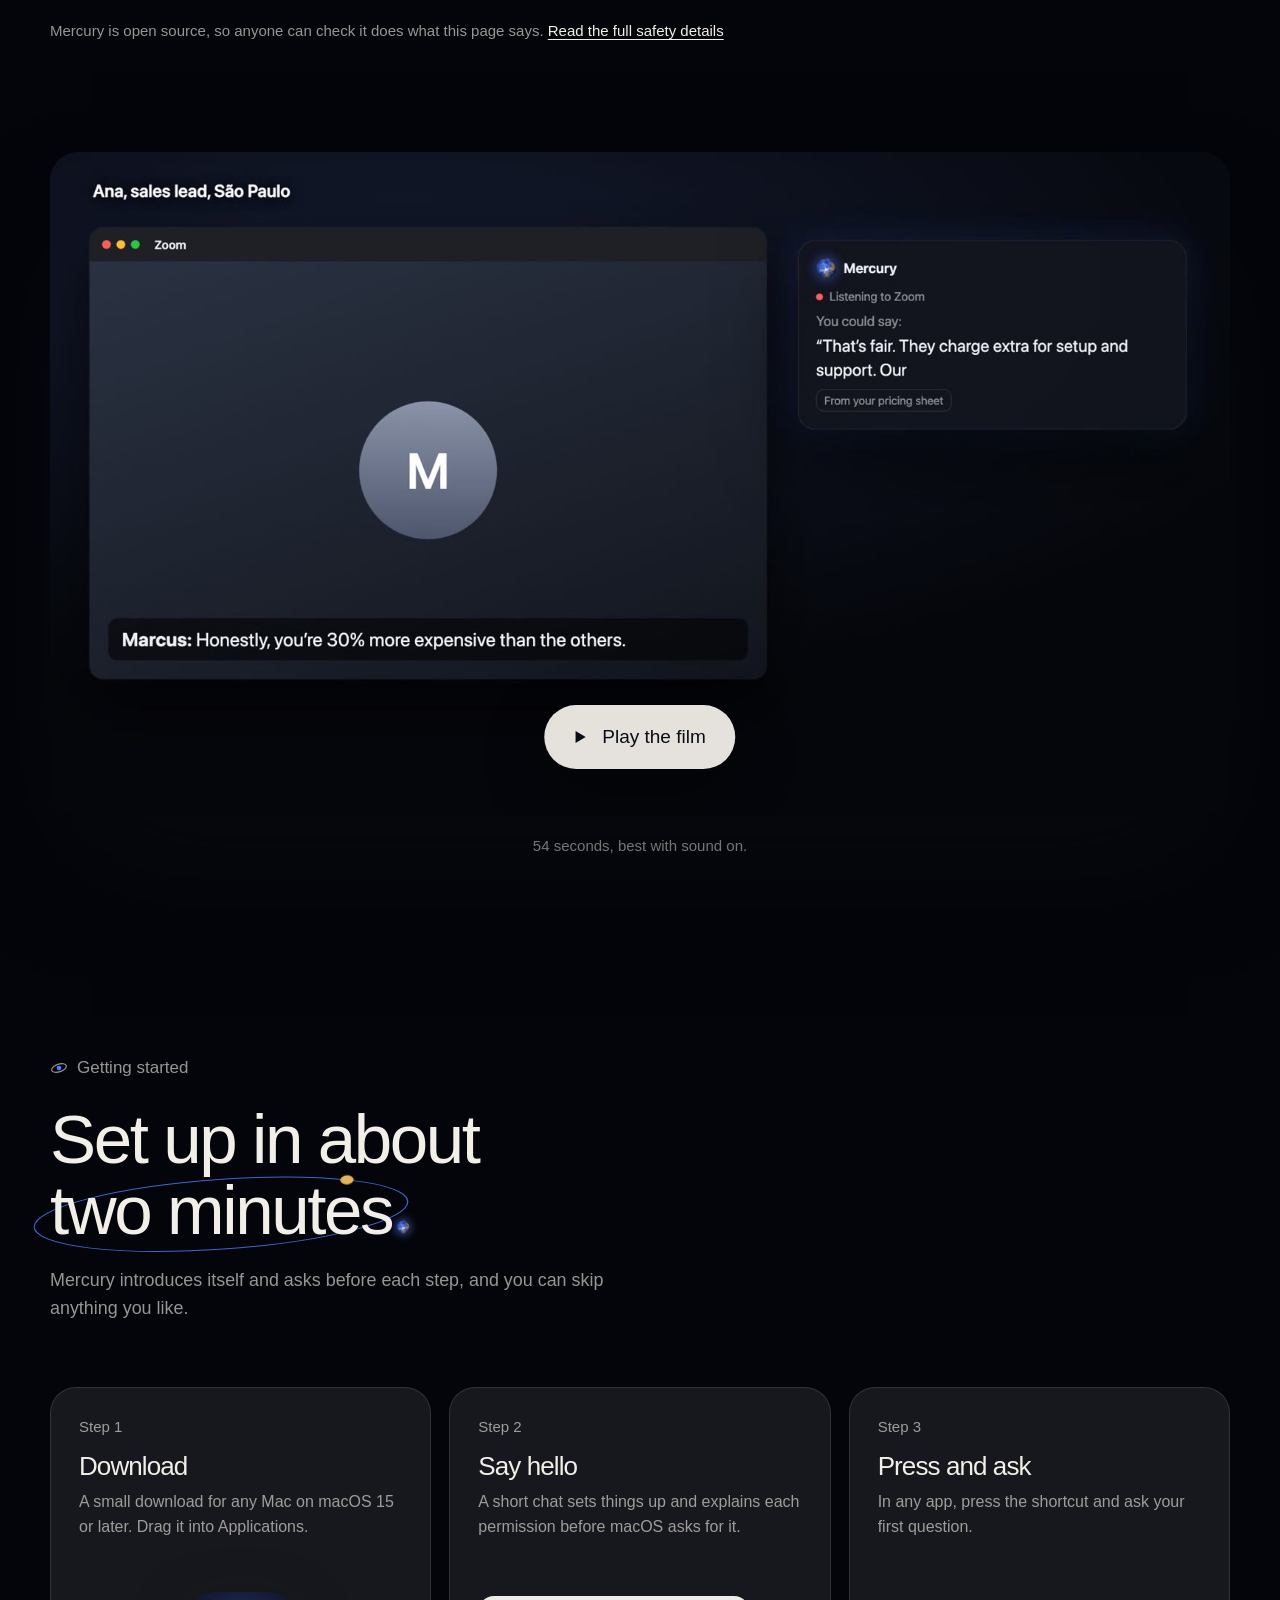
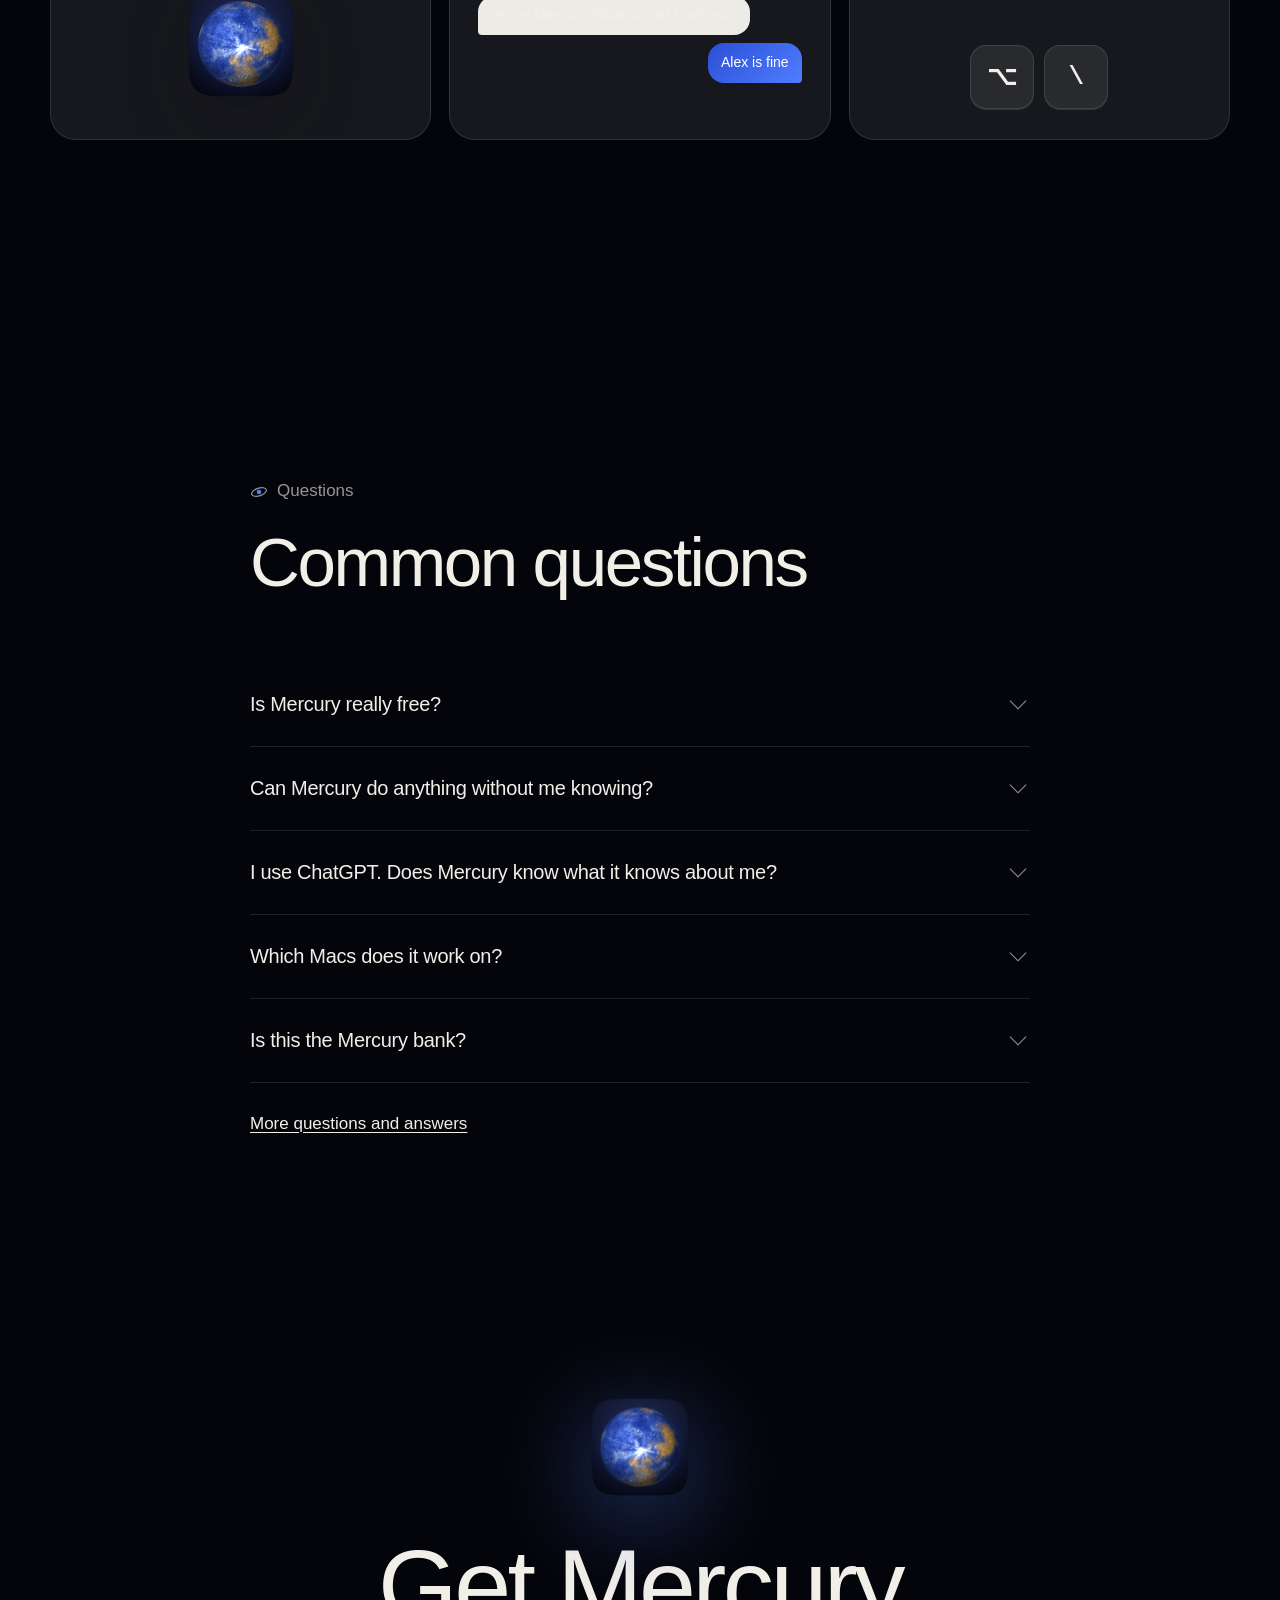
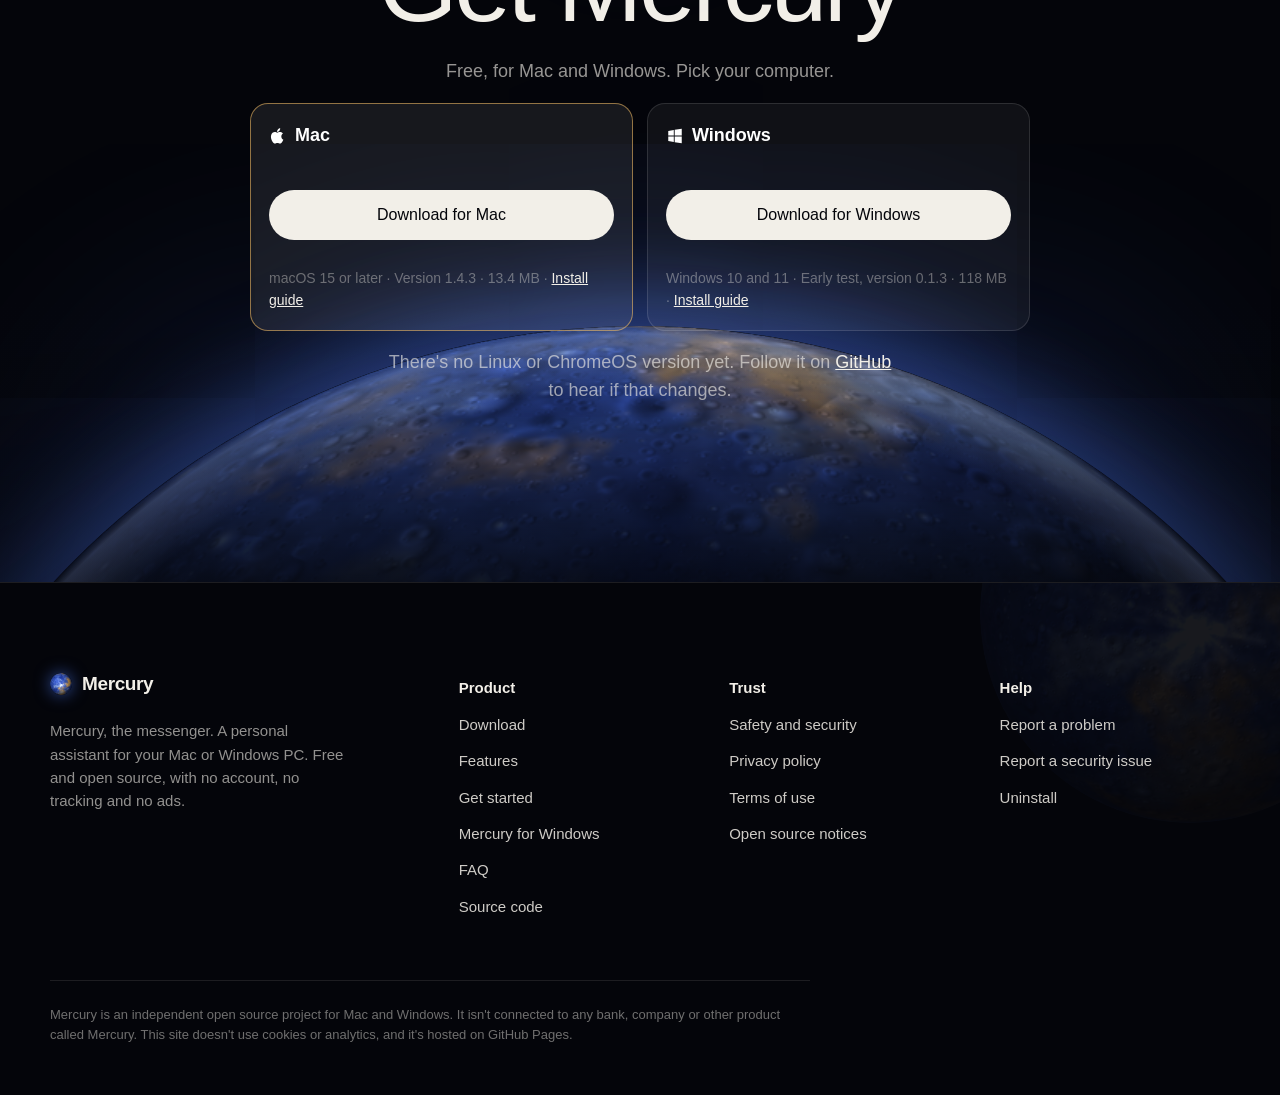
==== commit 77dc54ef: "Site: Mercury the messenger, Mac and Windows downloads side by side, Mac Open Anyway steps open with" ====
--- a/docs/index.html
+++ b/docs/index.html
@@ -3,28 +3,28 @@
 <head>
 <meta charset="utf-8">
 <meta name="viewport" content="width=device-width, initial-scale=1">
-<title>Mercury · Personal assistant for Mac</title>
-<meta name="description" content="Ask about anything on your screen, get emails and tasks done, talk instead of typing, and record and edit videos. Free, private and open source, for the Mac.">
+<title>Mercury · The messenger for your Mac and Windows PC</title>
+<meta name="description" content="Hand Mercury the job and it runs it: it looks at your screen and tutors you, finds answers and videos, writes your messages and records your screen. Free, private and open source, for Mac and Windows.">
 <meta name="referrer" content="no-referrer">
 <meta name="theme-color" content="#04050a">
 <link rel="canonical" href="https://harryngu.github.io/mercury/">
 <meta property="og:type" content="website">
 <meta property="og:site_name" content="Mercury">
-<meta property="og:title" content="Mercury · Personal assistant for Mac">
-<meta property="og:description" content="Ask about anything on your screen, get emails and tasks done, talk instead of typing, and record and edit videos. Free, private and open source, for the Mac.">
+<meta property="og:title" content="Mercury · The messenger for your Mac and Windows PC">
+<meta property="og:description" content="Hand Mercury the job and it runs it: it looks at your screen and tutors you, finds answers and videos, writes your messages and records your screen. Free, private and open source, for Mac and Windows.">
 <meta property="og:url" content="https://harryngu.github.io/mercury/">
 <meta property="og:image" content="https://harryngu.github.io/mercury/assets/og.png?v=3">
 <meta property="og:image:width" content="1200">
 <meta property="og:image:height" content="630">
 <meta property="og:image:alt" content="Mercury, a personal assistant for the Mac, shown as a blue and gold planet">
 <meta name="twitter:card" content="summary_large_image">
-<meta name="twitter:title" content="Mercury · Personal assistant for Mac">
-<meta name="twitter:description" content="Ask about anything on your screen, get emails and tasks done, talk instead of typing, and record and edit videos. Free, private and open source, for the Mac.">
+<meta name="twitter:title" content="Mercury · The messenger for your Mac and Windows PC">
+<meta name="twitter:description" content="Hand Mercury the job and it runs it: it looks at your screen and tutors you, finds answers and videos, writes your messages and records your screen. Free, private and open source, for Mac and Windows.">
 <meta name="twitter:image" content="https://harryngu.github.io/mercury/assets/og.png?v=3">
 <meta http-equiv="Content-Security-Policy" content="default-src 'self'; img-src 'self' data:; media-src 'self'; style-src 'self' 'unsafe-inline'; script-src 'self'; connect-src 'self'; base-uri 'self'; form-action 'none'">
 <link rel="icon" href="assets/favicon.png?v=2">
 <link rel="apple-touch-icon" href="assets/icon.png?v=2">
-<link rel="stylesheet" href="assets/style.css?v=18">
+<link rel="stylesheet" href="assets/style.css?v=19">
 </head>
 <body class="home">
 <header class="nav-shell">
@@ -43,11 +43,11 @@
 <canvas class="space" aria-hidden="true"></canvas>
 <img class="space-fallback" src="assets/planet.png" alt="" width="1024" height="1024">
 <div class="intro">
-<span class="kicker"><svg class="orb" viewBox="0 0 20 20" aria-hidden="true"><ellipse cx="10" cy="10" rx="8.5" ry="4.2" transform="rotate(-18 10 10)"/><circle cx="10" cy="10" r="2.6"/></svg>Mercury for Mac</span>
-<h1>The assistant that <br>lives on <span class="ringed">your Mac<svg class="ring" viewBox="0 0 200 60" preserveAspectRatio="none" aria-hidden="true"><path d="M4,30 a96,26 0 1,0 192,0 a96,26 0 1,0 -192,0" pathLength="1"/><circle class="moon" r="3.4"><animateMotion dur="11s" repeatCount="indefinite" path="M4,30 a96,26 0 1,0 192,0 a96,26 0 1,0 -192,0"/></circle></svg></span><span class="pdot">.</span></h1>
-<p class="lede">Mercury floats over whatever you're doing and helps you right there. It sees your screen when you ask, types what you say, records and edits your videos, and never sends a thing without your OK.</p>
-<div class="actions"><a class="btn primary" href="#download" data-os="mac ios android linux chromeos other"><svg viewBox="0 0 24 24" fill="currentColor"><path d="M16.4 12.6c0-2.6 2.1-3.8 2.2-3.9-1.2-1.8-3.1-2-3.7-2-1.6-.2-3.1.9-3.9.9-.8 0-2-.9-3.4-.9-1.7 0-3.3 1-4.2 2.6-1.8 3.1-.5 7.7 1.3 10.2.9 1.2 1.9 2.6 3.2 2.6 1.3-.1 1.8-.8 3.3-.8 1.6 0 2 .8 3.4.8 1.4 0 2.3-1.3 3.1-2.5 1-1.4 1.4-2.8 1.4-2.9-.1 0-2.7-1-2.7-4.1zM13.9 5c.7-.9 1.2-2 1-3.2-1 0-2.3.7-3 1.6-.7.8-1.3 2-1.1 3.1 1.1.1 2.3-.6 3.1-1.5z"/></svg>Download for Mac</a><a class="btn primary" href="https://github.com/HarryNGU/mercury/releases/download/windows-v0.1.3/Mercury-Setup-0.1.3.exe" data-win-download data-os="windows" hidden><svg viewBox="0 0 24 24" fill="currentColor"><path d="M3 5.2 10.4 4v7.4H3zM11.6 3.8 21 2.4v9H11.6zM3 12.6h7.4V20L3 18.8zM11.6 12.6H21v9l-9.4-1.4z"/></svg>Download for Windows</a><a class="btn ghost" href="#features">See what it does</a></div>
-<p class="meta" data-os="mac ios android linux chromeos other">Free and open source, for macOS 15 or later</p><p class="meta" data-os="windows" hidden>Free and open source. Made for the Mac, now in early testing on Windows 10 and 11</p>
+<span class="kicker"><svg class="orb" viewBox="0 0 20 20" aria-hidden="true"><ellipse cx="10" cy="10" rx="8.5" ry="4.2" transform="rotate(-18 10 10)"/><circle cx="10" cy="10" r="2.6"/></svg>Mercury, the messenger</span>
+<h1>Hand me the job. <br>I'll <span class="ringed">run it<svg class="ring" viewBox="0 0 200 60" preserveAspectRatio="none" aria-hidden="true"><path d="M4,30 a96,26 0 1,0 192,0 a96,26 0 1,0 -192,0" pathLength="1"/><circle class="moon" r="3.4"><animateMotion dur="11s" repeatCount="indefinite" path="M4,30 a96,26 0 1,0 192,0 a96,26 0 1,0 -192,0"/></circle></svg></span> for you<span class="pdot">.</span></h1>
+<p class="lede">In the old stories, Mercury was the messenger of the gods. Now it runs errands for you on your Mac or Windows PC. It looks at your screen and tutors you through it, finds answers and videos, writes your messages and records your screen, and comes back for your OK before anything goes out.</p>
+<div class="actions dl2"><a class="btn primary" data-release="url" data-mac-download data-first="mac" href="https://github.com/HarryNGU/mercury/releases/latest"><svg viewBox="0 0 24 24" fill="currentColor"><path d="M16.4 12.6c0-2.6 2.1-3.8 2.2-3.9-1.2-1.8-3.1-2-3.7-2-1.6-.2-3.1.9-3.9.9-.8 0-2-.9-3.4-.9-1.7 0-3.3 1-4.2 2.6-1.8 3.1-.5 7.7 1.3 10.2.9 1.2 1.9 2.6 3.2 2.6 1.3-.1 1.8-.8 3.3-.8 1.6 0 2 .8 3.4.8 1.4 0 2.3-1.3 3.1-2.5 1-1.4 1.4-2.8 1.4-2.9-.1 0-2.7-1-2.7-4.1zM13.9 5c.7-.9 1.2-2 1-3.2-1 0-2.3.7-3 1.6-.7.8-1.3 2-1.1 3.1 1.1.1 2.3-.6 3.1-1.5z"/></svg>Download for Mac</a><a class="btn primary" href="https://github.com/HarryNGU/mercury/releases/download/windows-v0.1.3/Mercury-Setup-0.1.3.exe" data-win-download data-first="windows"><svg viewBox="0 0 24 24" fill="currentColor"><path d="M3 5.2 10.4 4v7.4H3zM11.6 3.8 21 2.4v9H11.6zM3 12.6h7.4V20L3 18.8zM11.6 12.6H21v9l-9.4-1.4z"/></svg>Download for Windows</a></div>
+<p class="meta">Free and open source. For macOS 15 or later, and Windows 10 and 11 (early test).</p>
 </div>
 <div class="meet" aria-hidden="true"><span class="kicker"><svg class="orb" viewBox="0 0 20 20" aria-hidden="true"><ellipse cx="10" cy="10" rx="8.5" ry="4.2" transform="rotate(-18 10 10)"/><circle cx="10" cy="10" r="2.6"/></svg>Meet Mercury</span><p>Small enough to stay out of your way.<br>Clever enough to help with anything on your screen.</p></div>
 <div class="laptop" aria-hidden="true"><div class="bezel"><i class="notch"></i></div><div class="base"><i></i></div></div>
@@ -65,7 +65,7 @@
 </section>
 
 <section class="orbit-sec" data-tone="dark"><div class="wrap">
-<div class="head reveal"><span class="kicker"><svg class="orb" viewBox="0 0 20 20" aria-hidden="true"><ellipse cx="10" cy="10" rx="8.5" ry="4.2" transform="rotate(-18 10 10)"/><circle cx="10" cy="10" r="2.6"/></svg>Works everywhere</span><h2>The apps you already use, <span class="ringed">with help<svg class="ring" viewBox="0 0 200 60" preserveAspectRatio="none" aria-hidden="true"><path d="M4,30 a96,26 0 1,0 192,0 a96,26 0 1,0 -192,0" pathLength="1"/><circle class="moon" r="3.4"><animateMotion dur="11s" repeatCount="indefinite" path="M4,30 a96,26 0 1,0 192,0 a96,26 0 1,0 -192,0"/></circle></svg></span><span class="pdot">.</span></h2><p>There's nothing new to learn. Mercury shows up over any app on your Mac whenever you need a hand, and gets out of the way when you don't.</p></div>
+<div class="head reveal"><span class="kicker"><svg class="orb" viewBox="0 0 20 20" aria-hidden="true"><ellipse cx="10" cy="10" rx="8.5" ry="4.2" transform="rotate(-18 10 10)"/><circle cx="10" cy="10" r="2.6"/></svg>Works everywhere</span><h2>The apps you already use, <span class="ringed">with help<svg class="ring" viewBox="0 0 200 60" preserveAspectRatio="none" aria-hidden="true"><path d="M4,30 a96,26 0 1,0 192,0 a96,26 0 1,0 -192,0" pathLength="1"/><circle class="moon" r="3.4"><animateMotion dur="11s" repeatCount="indefinite" path="M4,30 a96,26 0 1,0 192,0 a96,26 0 1,0 -192,0"/></circle></svg></span><span class="pdot">.</span></h2><p>There's nothing new to learn. Mercury shows up over any app on your computer whenever you need a hand, and gets out of the way when you don't.</p></div>
 <div class="orbit reveal" aria-hidden="true"><div class="ring r1"></div><div class="ring r2"></div><div class="core"><img src="assets/planet.png" alt="" width="1024" height="1024" loading="lazy"></div><div class="sats"><div class="sat" style="--a:0.0deg;--r:0.72"><span><i style="background:#ea4335"></i>Gmail</span></div><div class="sat" style="--a:30.0deg;--r:1"><span><i style="background:#2d8cff"></i>Zoom</span></div><div class="sat" style="--a:60.0deg;--r:0.72"><span><i style="background:#e8e6e1"></i>Notion</span></div><div class="sat" style="--a:90.0deg;--r:1"><span><i style="background:#e01e5a"></i>Slack</span></div><div class="sat" style="--a:120.0deg;--r:0.72"><span><i style="background:#34c759"></i>Messages</span></div><div class="sat" style="--a:150.0deg;--r:1"><span><i style="background:#21a366"></i>Excel</span></div><div class="sat" style="--a:180.0deg;--r:0.72"><span><i style="background:#d62976"></i>Instagram</span></div><div class="sat" style="--a:210.0deg;--r:1"><span><i style="background:#4e8cf6"></i>GoodNotes</span></div><div class="sat" style="--a:240.0deg;--r:0.72"><span><i style="background:#0a64d6"></i>Outlook</span></div><div class="sat" style="--a:270.0deg;--r:1"><span><i style="background:#00ac47"></i>Google Meet</span></div><div class="sat" style="--a:300.0deg;--r:0.72"><span><i style="background:#2b7cd3"></i>Word</span></div><div class="sat" style="--a:330.0deg;--r:1"><span><i style="background:#1e9bf0"></i>Safari</span></div></div></div>
 <div class="day"><div class="moment reveal" style="--d:0.00s"><div class="when">8:30<span class="app"><i style="background:#ea4335"></i>Gmail</span></div>
 <h3>Replying before class</h3><div class="said">Reply to Ms Lee: I'll hand the lab report in on Friday.</div><div class="then">Written in Gmail. You read it and press Send yourself.</div></div><div class="moment reveal" style="--d:0.07s"><div class="when">10:00<span class="app"><i style="background:#2d8cff"></i>Zoom</span></div>
@@ -76,7 +76,7 @@
 </div></section>
 
 <section class="features" id="features" data-tone="dark"><div class="wrap">
-<div class="head reveal"><span class="kicker"><svg class="orb" viewBox="0 0 20 20" aria-hidden="true"><ellipse cx="10" cy="10" rx="8.5" ry="4.2" transform="rotate(-18 10 10)"/><circle cx="10" cy="10" r="2.6"/></svg>What it does</span><h2>One assistant for <span class="ringed">everything<svg class="ring" viewBox="0 0 200 60" preserveAspectRatio="none" aria-hidden="true"><path d="M4,30 a96,26 0 1,0 192,0 a96,26 0 1,0 -192,0" pathLength="1"/><circle class="moon" r="3.4"><animateMotion dur="11s" repeatCount="indefinite" path="M4,30 a96,26 0 1,0 192,0 a96,26 0 1,0 -192,0"/></circle></svg></span> you do on your Mac<span class="pdot">.</span></h2></div>
+<div class="head reveal"><span class="kicker"><svg class="orb" viewBox="0 0 20 20" aria-hidden="true"><ellipse cx="10" cy="10" rx="8.5" ry="4.2" transform="rotate(-18 10 10)"/><circle cx="10" cy="10" r="2.6"/></svg>What it does</span><h2>One messenger for <span class="ringed">everything<svg class="ring" viewBox="0 0 200 60" preserveAspectRatio="none" aria-hidden="true"><path d="M4,30 a96,26 0 1,0 192,0 a96,26 0 1,0 -192,0" pathLength="1"/><circle class="moon" r="3.4"><animateMotion dur="11s" repeatCount="indefinite" path="M4,30 a96,26 0 1,0 192,0 a96,26 0 1,0 -192,0"/></circle></svg></span> you do<span class="pdot">.</span></h2></div>
 <div class="feat-grid">
 <div class="feat-list"><article class="feat" data-i="0"><div class="num">Ask</div><h3>Ask about anything on your screen</h3><p>If you're stuck on something in your notes, a chart in Excel or a paragraph in a PDF, press ⌥\ and ask. Mercury looks at your screen and answers the way a friend would over text, with pictures, videos and links when they help.</p>
 <ul class="ticks"><li>It only looks at your screen when you ask</li><li>Diagrams, molecules and videos show up in the chat</li><li>It works over any app, so there's nothing to copy</li></ul><div class="keys"><kbd>⌥</kbd><kbd>\</kbd> to open it</div>
@@ -134,7 +134,7 @@
 <details><summary>Can Mercury do anything without me knowing?</summary><p>No. It only looks, listens or does something when you ask. A red dot shows while it's listening, and anything that sends or changes something waits for you to press Allow.</p></details>
 <details><summary>I use ChatGPT. Does Mercury know what it knows about me?</summary><p>You can bring it over. Mercury gives you a short prompt to paste into ChatGPT, and you paste the answer back. It's saved on your Mac and you can delete it any time. Mercury's answers themselves come from Claude.</p></details>
 <details><summary>Which Macs does it work on?</summary><p>Any Mac on macOS 15 Sequoia or later, with Apple silicon or Intel. There's also an <a href="windows.html">early test version for Windows 10 and 11</a>, and no phone version yet.</p></details>
-<details><summary>Is this the Mercury bank?</summary><p>No. This Mercury is a free, open source assistant app for the Mac, made by one person. It has nothing to do with any bank or company of the same name.</p></details>
+<details><summary>Is this the Mercury bank?</summary><p>No. This Mercury is a free, open source assistant app for Mac and Windows, made by one person. It has nothing to do with any bank or company of the same name.</p></details>
 </div>
 <p class="more reveal"><a href="faq.html">More questions and answers</a></p>
 </div></section>
@@ -153,6 +153,17 @@
 <p class="ws-done">Mercury then installs itself in seconds and opens. Pick the free AI and you're done. No account, no password.</p>
 <div class="ws-foot"><a href="https://github.com/HarryNGU/mercury/releases/download/windows-v0.1.3/Mercury-Setup-0.1.3.exe">Download didn't start? Try again</a><button class="btn primary small" data-close>Got it</button></div>
 </dialog>
+<dialog class="wsteps" id="macSteps" aria-labelledby="macStepsTitle">
+<div class="ws-head"><h2 id="macStepsTitle">Your download has started</h2><button class="ws-x" data-close aria-label="Close">×</button></div>
+<p class="ws-lead">Mercury is free and made by one person, so Apple hasn't checked it yet and your Mac will stop it the first time. Here's the one minute way past that. Keep this open while you go.</p>
+<ol class="ws-list">
+<li><strong>Open the download and drag Mercury into Applications.</strong><span>Click the Mercury file in your Downloads (it ends in <code>.dmg</code>), then drag the planet onto the Applications folder.</span></li>
+<li><strong>Open Mercury. Your Mac says it can't be opened. Click Done.</strong><span>That's normal for any app Apple hasn't checked. Nothing is wrong with your Mac.</span><div class="mac-demo one" aria-hidden="true"><figure><div class="md-alert"><img src="assets/icon.png?v=2" alt=""><b>“Mercury” Not Opened</b><p>Apple could not verify “Mercury” is free of malware that may harm your Mac or compromise your privacy.</p><div class="md-btns"><i class="hl">Done</i><i>Move to Bin</i></div></div><figcaption>Click <strong>Done</strong>. Not Move to Bin.</figcaption></figure></div></li>
+<li><strong>Open System Settings, then Privacy &amp; Security. Scroll down and click Open Anyway.</strong><span>It's next to “Mercury was blocked”. Click <b>Open Anyway</b> once more and type your Mac password. You only do this once.</span><div class="mac-demo one" aria-hidden="true"><figure><div class="md-set"><div class="md-side"><i></i><i></i><i class="on">Privacy &amp; Security</i><i></i></div><div class="md-main"><b>Security</b><p>“Mercury” was blocked to protect your Mac.</p><span class="hl">Open Anyway</span></div></div><figcaption>In <strong>Privacy &amp; Security</strong>, scroll down and click <strong>Open Anyway</strong>.</figcaption></figure></div><a class="ws-open" href="x-apple.systempreferences:com.apple.preference.security?Security">Take me to Privacy &amp; Security</a></li>
+</ol>
+<p class="ws-done">Mercury then opens and introduces itself. After this first time it opens like any other app.</p>
+<div class="ws-foot"><a data-release="url" href="https://github.com/HarryNGU/mercury/releases/latest">Download didn't start? Try again</a><button class="btn primary small" data-close>Got it</button></div>
+</dialog>
 <section class="download" id="download" data-tone="dark">
 <div class="horizon" aria-hidden="true"><img src="assets/planet.png" alt="" width="1024" height="1024" loading="lazy"></div>
 <div class="wrap narrow cta reveal">
@@ -161,19 +172,15 @@
 <div data-available="false"><p>Mercury is in a small private beta at the moment. The public download is coming soon.</p>
 <a class="btn primary" href="https://github.com/HarryNGU/mercury">Follow on GitHub</a>
 <p class="fine">On GitHub, choose Watch, then Custom, then Releases, and you'll hear as soon as it's out.</p></div>
-<div data-os="mac" data-available="true" hidden>
-<p>Free, for any Mac on macOS 15 or later.</p>
-<a class="btn primary" data-release="url" href="https://github.com/HarryNGU/mercury/releases/latest"><svg viewBox="0 0 24 24" fill="currentColor"><path d="M16.4 12.6c0-2.6 2.1-3.8 2.2-3.9-1.2-1.8-3.1-2-3.7-2-1.6-.2-3.1.9-3.9.9-.8 0-2-.9-3.4-.9-1.7 0-3.3 1-4.2 2.6-1.8 3.1-.5 7.7 1.3 10.2.9 1.2 1.9 2.6 3.2 2.6 1.3-.1 1.8-.8 3.3-.8 1.6 0 2 .8 3.4.8 1.4 0 2.3-1.3 3.1-2.5 1-1.4 1.4-2.8 1.4-2.9-.1 0-2.7-1-2.7-4.1zM13.9 5c.7-.9 1.2-2 1-3.2-1 0-2.3.7-3 1.6-.7.8-1.3 2-1.1 3.1 1.1.1 2.3-.6 3.1-1.5z"/></svg>Download for Mac</a>
-<p class="fine">Version <span data-release="version">1.1.0</span> · <span data-release="size">3.3 MB</span> · Apple silicon and Intel · <a href="get-started.html">Install guide</a></p>
-<p class="fine">On a Windows PC? Try the <a href="windows.html">early Windows version</a>.</p>
-</div>
-<div data-os="windows" hidden>
-<p>Mercury for Windows is here as an early test. Free, for Windows 10 and 11.</p>
-<a class="btn primary" href="https://github.com/HarryNGU/mercury/releases/download/windows-v0.1.3/Mercury-Setup-0.1.3.exe" data-win-download><svg viewBox="0 0 24 24" fill="currentColor"><path d="M3 5.2 10.4 4v7.4H3zM11.6 3.8 21 2.4v9H11.6zM3 12.6h7.4V20L3 18.8zM11.6 12.6H21v9l-9.4-1.4z"/></svg>Download for Windows</a>
-<p class="fine">Version 0.1.3 · 118 MB · <a href="windows.html">Install guide</a></p>
-</div>
-<div data-os="ios android" class="elsewhere" hidden><p>Mercury is a Mac app. Open this page on your Mac to download it.</p></div>
-<div data-os="linux chromeos other" class="elsewhere" hidden><p>Mercury is made for the Mac, with an <a href="windows.html">early version for Windows</a>. There's no Linux or ChromeOS version. Follow it on <a href="https://github.com/HarryNGU/mercury">GitHub</a> to hear if that changes.</p></div>
+<div data-available="true" hidden>
+<p>Free, for Mac and Windows. Pick your computer.</p>
+<div class="dl2">
+<div class="dlcard" data-first="mac"><b><svg viewBox="0 0 24 24" fill="currentColor"><path d="M16.4 12.6c0-2.6 2.1-3.8 2.2-3.9-1.2-1.8-3.1-2-3.7-2-1.6-.2-3.1.9-3.9.9-.8 0-2-.9-3.4-.9-1.7 0-3.3 1-4.2 2.6-1.8 3.1-.5 7.7 1.3 10.2.9 1.2 1.9 2.6 3.2 2.6 1.3-.1 1.8-.8 3.3-.8 1.6 0 2 .8 3.4.8 1.4 0 2.3-1.3 3.1-2.5 1-1.4 1.4-2.8 1.4-2.9-.1 0-2.7-1-2.7-4.1zM13.9 5c.7-.9 1.2-2 1-3.2-1 0-2.3.7-3 1.6-.7.8-1.3 2-1.1 3.1 1.1.1 2.3-.6 3.1-1.5z"/></svg>Mac</b><a class="btn primary" data-release="url" data-mac-download href="https://github.com/HarryNGU/mercury/releases/latest">Download for Mac</a><p class="fine">macOS 15 or later · Version <span data-release="version">1.4.3</span> · <span data-release="size">13.4 MB</span> · <a href="get-started.html">Install guide</a></p></div>
+<div class="dlcard" data-first="windows"><b><svg viewBox="0 0 24 24" fill="currentColor"><path d="M3 5.2 10.4 4v7.4H3zM11.6 3.8 21 2.4v9H11.6zM3 12.6h7.4V20L3 18.8zM11.6 12.6H21v9l-9.4-1.4z"/></svg>Windows</b><a class="btn primary" href="https://github.com/HarryNGU/mercury/releases/download/windows-v0.1.3/Mercury-Setup-0.1.3.exe" data-win-download>Download for Windows</a><p class="fine">Windows 10 and 11 · Early test, version 0.1.3 · 118 MB · <a href="windows.html">Install guide</a></p></div>
+</div>
+</div>
+<div data-os="ios android" class="elsewhere" hidden><p>Mercury runs on a Mac or a Windows PC, not on phones. Open this page on your computer to download it.</p></div>
+<div data-os="linux chromeos other" class="elsewhere" hidden><p>There's no Linux or ChromeOS version yet. Follow it on <a href="https://github.com/HarryNGU/mercury">GitHub</a> to hear if that changes.</p></div>
 </div>
 </section>
 
@@ -181,13 +188,13 @@
 <footer class="site" data-tone="dark"><div class="wrap">
 <div class="foot-mark"><img src="assets/planet.png" alt="" width="1024" height="1024" loading="lazy"></div>
 <div class="cols">
-<div><a class="brand" href="index.html"><img class="mark" src="assets/favicon.png?v=2" alt="" width="22" height="22">Mercury</a><p class="about">A personal assistant for your Mac. Free and open source, with no account, no tracking and no ads.</p></div>
+<div><a class="brand" href="index.html"><img class="mark" src="assets/favicon.png?v=2" alt="" width="22" height="22">Mercury</a><p class="about">Mercury, the messenger. A personal assistant for your Mac or Windows PC. Free and open source, with no account, no tracking and no ads.</p></div>
 <div><h4>Product</h4><ul><li><a href="index.html#download">Download</a></li><li><a href="index.html#features">Features</a></li><li><a href="get-started.html">Get started</a></li><li><a href="windows.html">Mercury for Windows</a></li><li><a href="faq.html">FAQ</a></li><li><a href="https://github.com/HarryNGU/mercury">Source code</a></li></ul></div>
 <div><h4>Trust</h4><ul><li><a href="security.html">Safety and security</a></li><li><a href="privacy.html">Privacy policy</a></li><li><a href="terms.html">Terms of use</a></li><li><a href="notices.html">Open source notices</a></li></ul></div>
 <div><h4>Help</h4><ul><li><a href="https://github.com/HarryNGU/mercury/issues">Report a problem</a></li><li><a href="https://github.com/HarryNGU/mercury/security/advisories/new">Report a security issue</a></li><li><a href="get-started.html#uninstall">Uninstall</a></li></ul></div>
 </div>
-<p class="fine-print">Mercury is an independent open source project for the Mac. It isn't connected to any bank, company or other product called Mercury. This site doesn't use cookies or analytics, and it's hosted on GitHub Pages.</p>
+<p class="fine-print">Mercury is an independent open source project for Mac and Windows. It isn't connected to any bank, company or other product called Mercury. This site doesn't use cookies or analytics, and it's hosted on GitHub Pages.</p>
 </div></footer>
-<script src="assets/site.js?v=18"></script>
+<script src="assets/site.js?v=19"></script>
 </body>
 </html>
--- a/docs/assets/style.css
+++ b/docs/assets/style.css
@@ -439,3 +439,37 @@
 .wsteps .ws-foot a { color: var(--blue-2); font-size: 14px; }
 .wsteps .btn.primary { background: #0d0f16; color: #fff; }
 @media (max-width: 560px) { .wsteps { padding: 20px 16px 18px; } .wsteps .ws-list > li { padding-left: 46px; } .wsteps .ws-list > li::before { left: 12px; } }
+
+/* Both downloads side by side; this computer's one first. */
+.actions.dl2 { flex-wrap: wrap; }
+.download .dl2 { display: grid; grid-template-columns: 1fr 1fr; gap: 14px; margin: 18px 0 6px; text-align: left; }
+.dlcard { display: flex; flex-direction: column; gap: 10px; padding: 18px; border-radius: 18px; background: rgba(255, 255, 255, 0.05); border: 1px solid rgba(255, 255, 255, 0.12); }
+.dlcard.first { border-color: rgba(231, 179, 95, 0.6); background: rgba(255, 255, 255, 0.08); }
+.dlcard b { display: flex; align-items: center; gap: 8px; font-size: 18px; color: #fff; }
+.dlcard b svg { width: 18px; height: 18px; }
+.dlcard .btn { justify-content: center; }
+.dlcard .fine { margin: 0; }
+@media (max-width: 560px) { .download .dl2 { grid-template-columns: 1fr; } }
+/* Pictures of the two macOS screens people meet the first time. */
+.mac-demo { display: grid; grid-template-columns: 1fr 1fr; gap: 14px; margin: 16px 0 6px; }
+.mac-demo figure { margin: 0; }
+.mac-demo .md-alert { background: #ecebe8; color: #1d1d1f; border-radius: 14px; padding: 16px 14px 12px; text-align: center; font: 400 12px/1.35 -apple-system, system-ui, sans-serif; min-height: 170px; display: flex; flex-direction: column; align-items: center; gap: 6px; box-shadow: 0 6px 20px rgba(0, 0, 0, 0.12); }
+.mac-demo .md-alert img { width: 34px; height: 34px; border-radius: 8px; }
+.mac-demo .md-alert b { font-size: 13px; }
+.mac-demo .md-alert p { margin: 0; color: #444; }
+.mac-demo .md-btns { margin-top: auto; display: grid; gap: 6px; width: 100%; }
+.mac-demo .md-btns i { font-style: normal; background: #fff; border-radius: 6px; padding: 4px; }
+.mac-demo .md-set { display: flex; background: #f5f5f4; border-radius: 12px; overflow: hidden; min-height: 170px; font: 400 12px/1.35 -apple-system, system-ui, sans-serif; color: #1d1d1f; box-shadow: 0 6px 20px rgba(0, 0, 0, 0.12); }
+.mac-demo .md-side { width: 38%; background: #e6e5e2; padding: 10px 8px; display: grid; gap: 6px; align-content: start; }
+.mac-demo .md-side i { display: block; height: 14px; border-radius: 4px; background: rgba(0, 0, 0, 0.07); font-style: normal; font-size: 10px; line-height: 14px; padding: 0 4px; overflow: hidden; white-space: nowrap; }
+.mac-demo .md-side i.on { background: #2f7cf6; color: #fff; height: auto; padding: 2px 4px; white-space: normal; }
+.mac-demo .md-main { flex: 1; padding: 12px; display: flex; flex-direction: column; gap: 6px; align-items: flex-start; }
+.mac-demo .md-main b { font-size: 13px; }
+.mac-demo .md-main p { margin: 0; color: #444; }
+.mac-demo .md-main span { margin-top: 4px; background: #fff; border: 1px solid rgba(0, 0, 0, 0.15); border-radius: 6px; padding: 3px 10px; }
+.mac-demo .hl { outline: 3px solid #ffd257; outline-offset: 2px; }
+.mac-demo figcaption { font-size: 14px; margin-top: 8px; color: rgba(13, 15, 22, 0.78); }
+.doc .mac-demo figcaption { color: inherit; opacity: 0.8; }
+.wsteps .ws-open { display: inline-block; margin-top: 10px; font-weight: 600; color: var(--blue-2); }
+@media (max-width: 560px) { .mac-demo { grid-template-columns: 1fr; } }
+.mac-demo.one { grid-template-columns: minmax(0, 300px); }
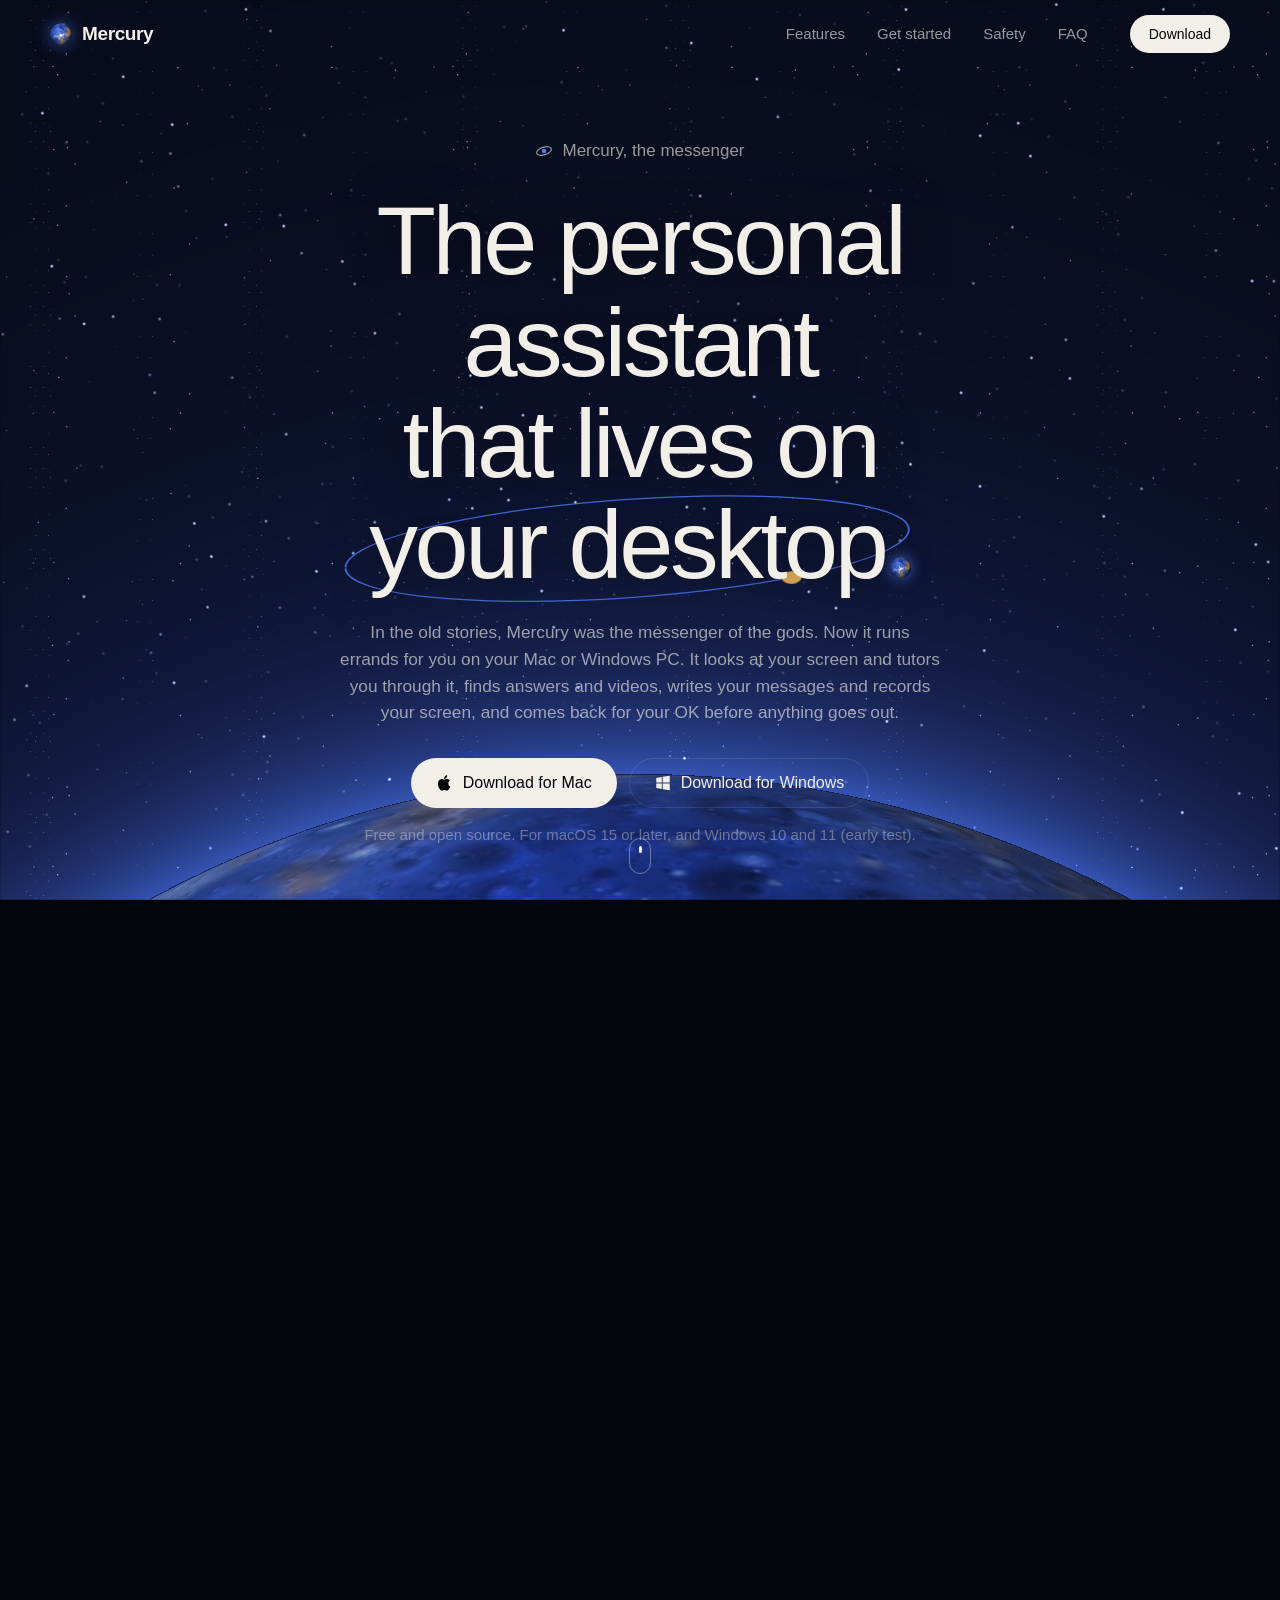
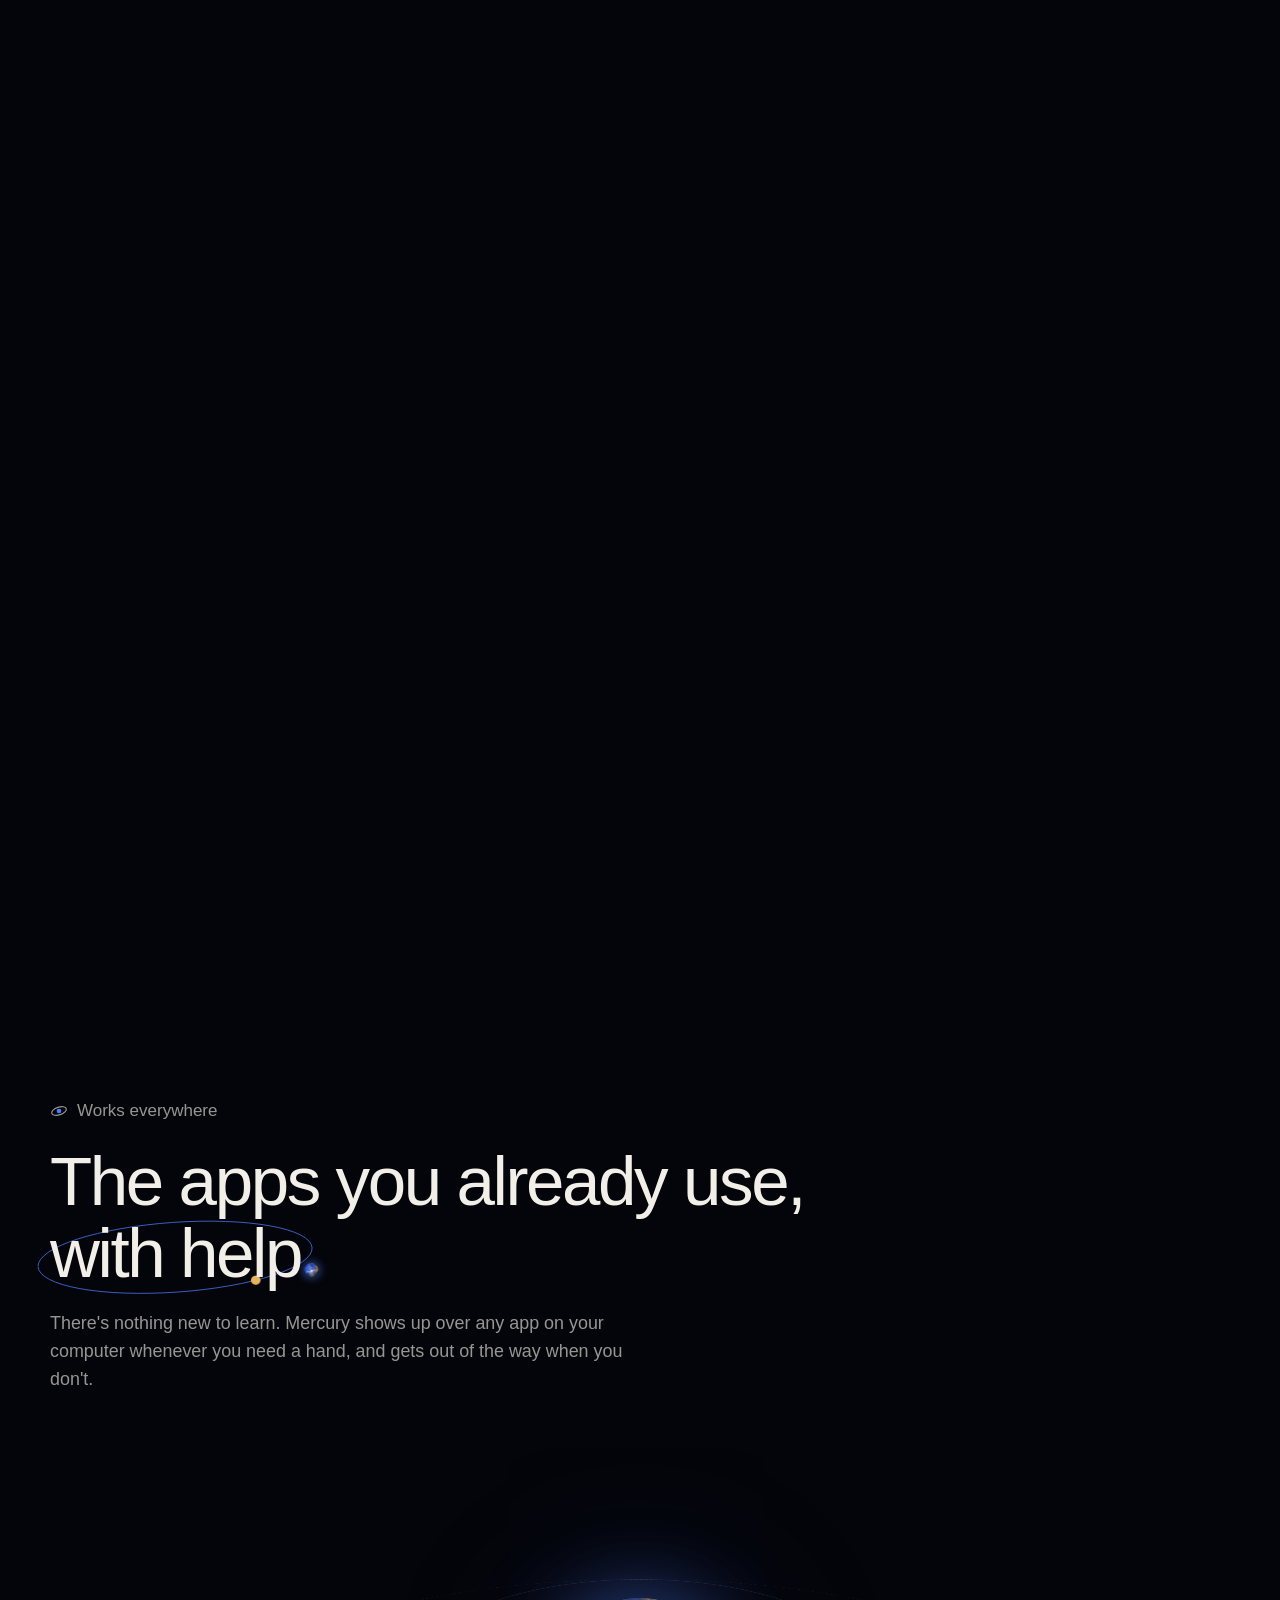
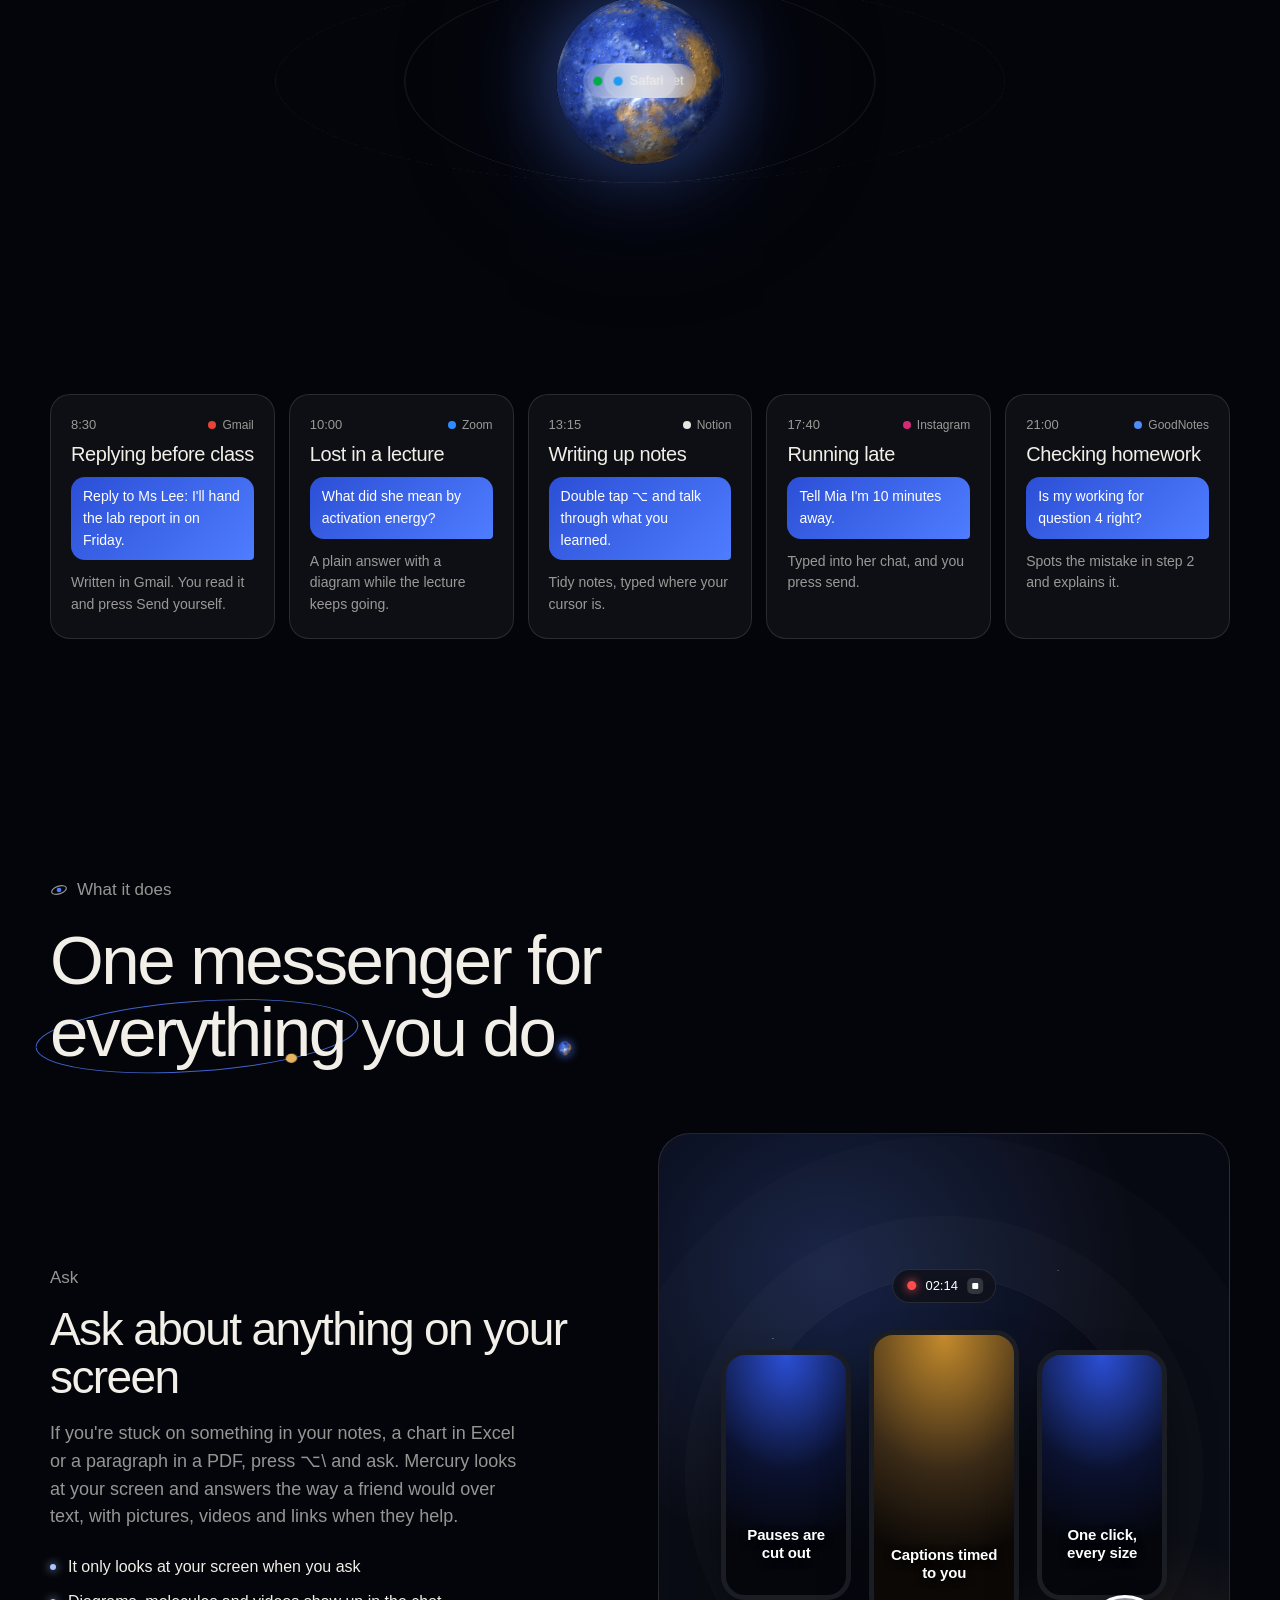
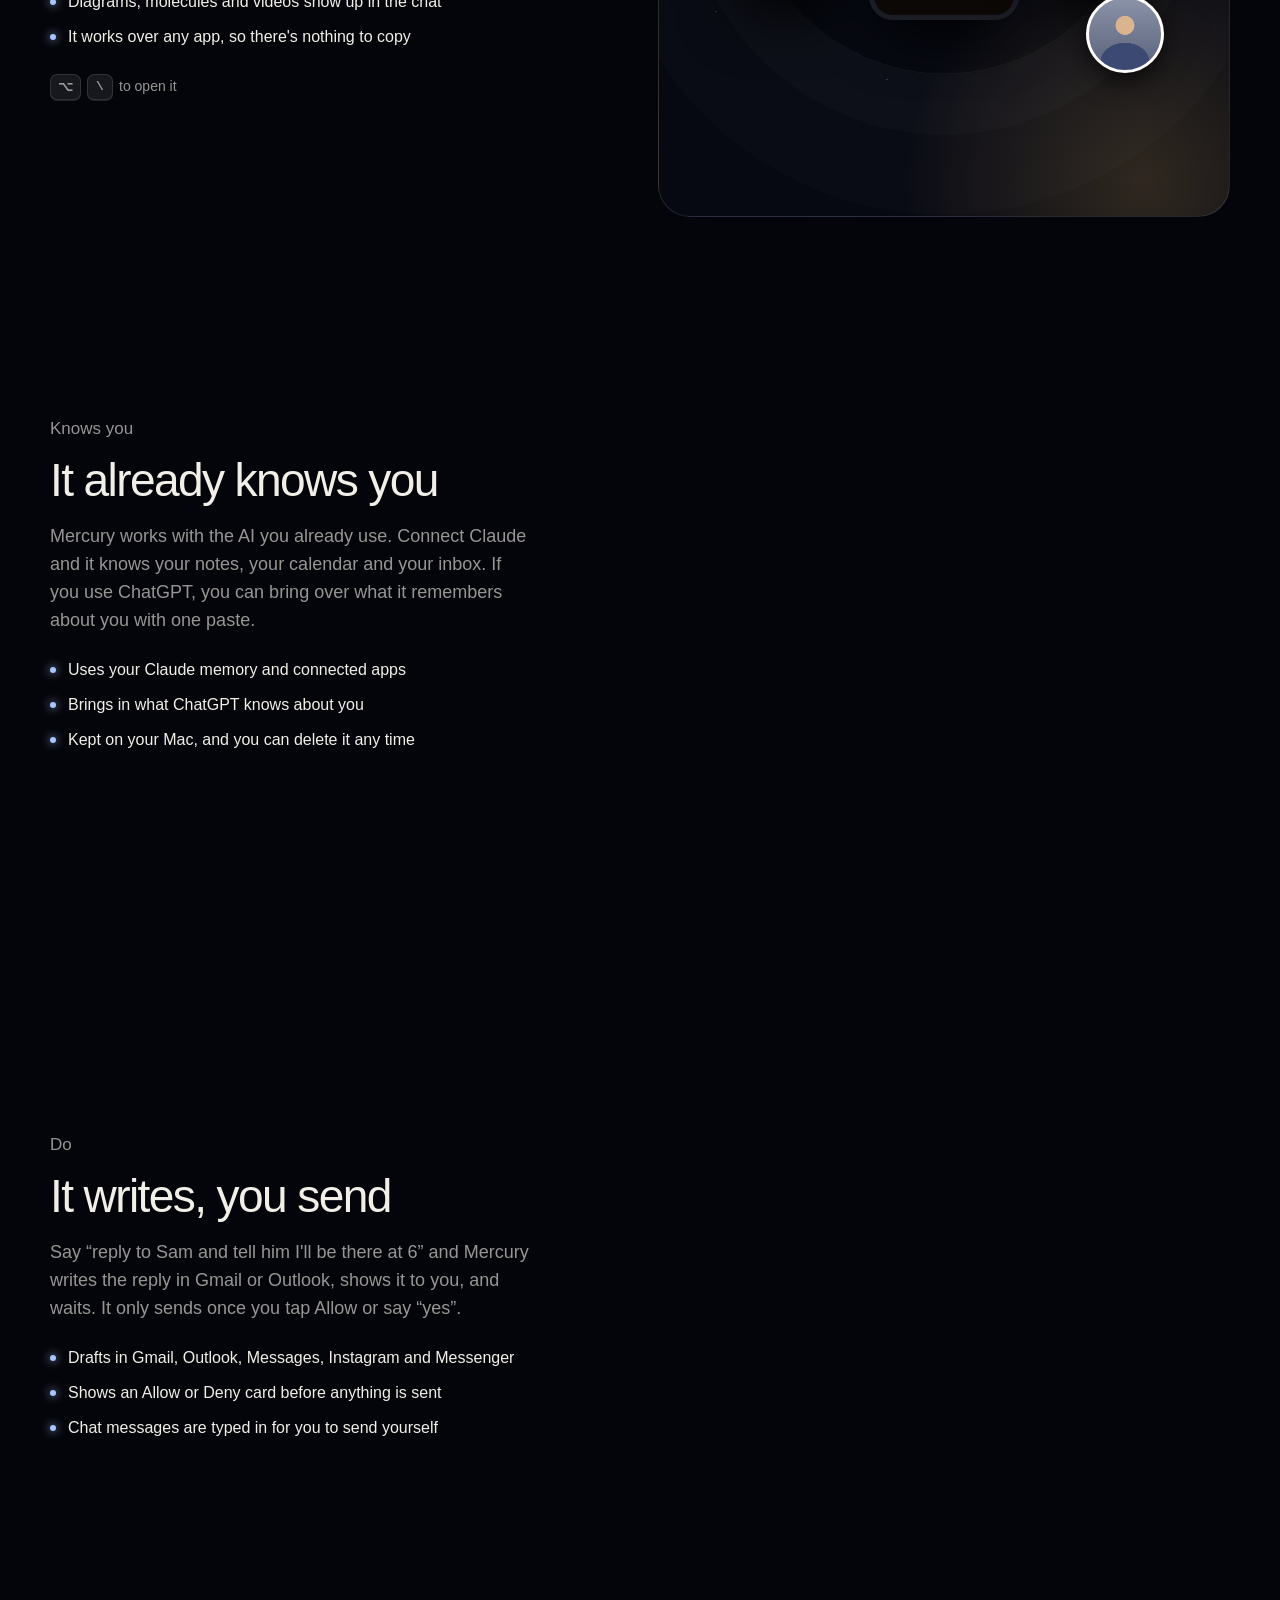
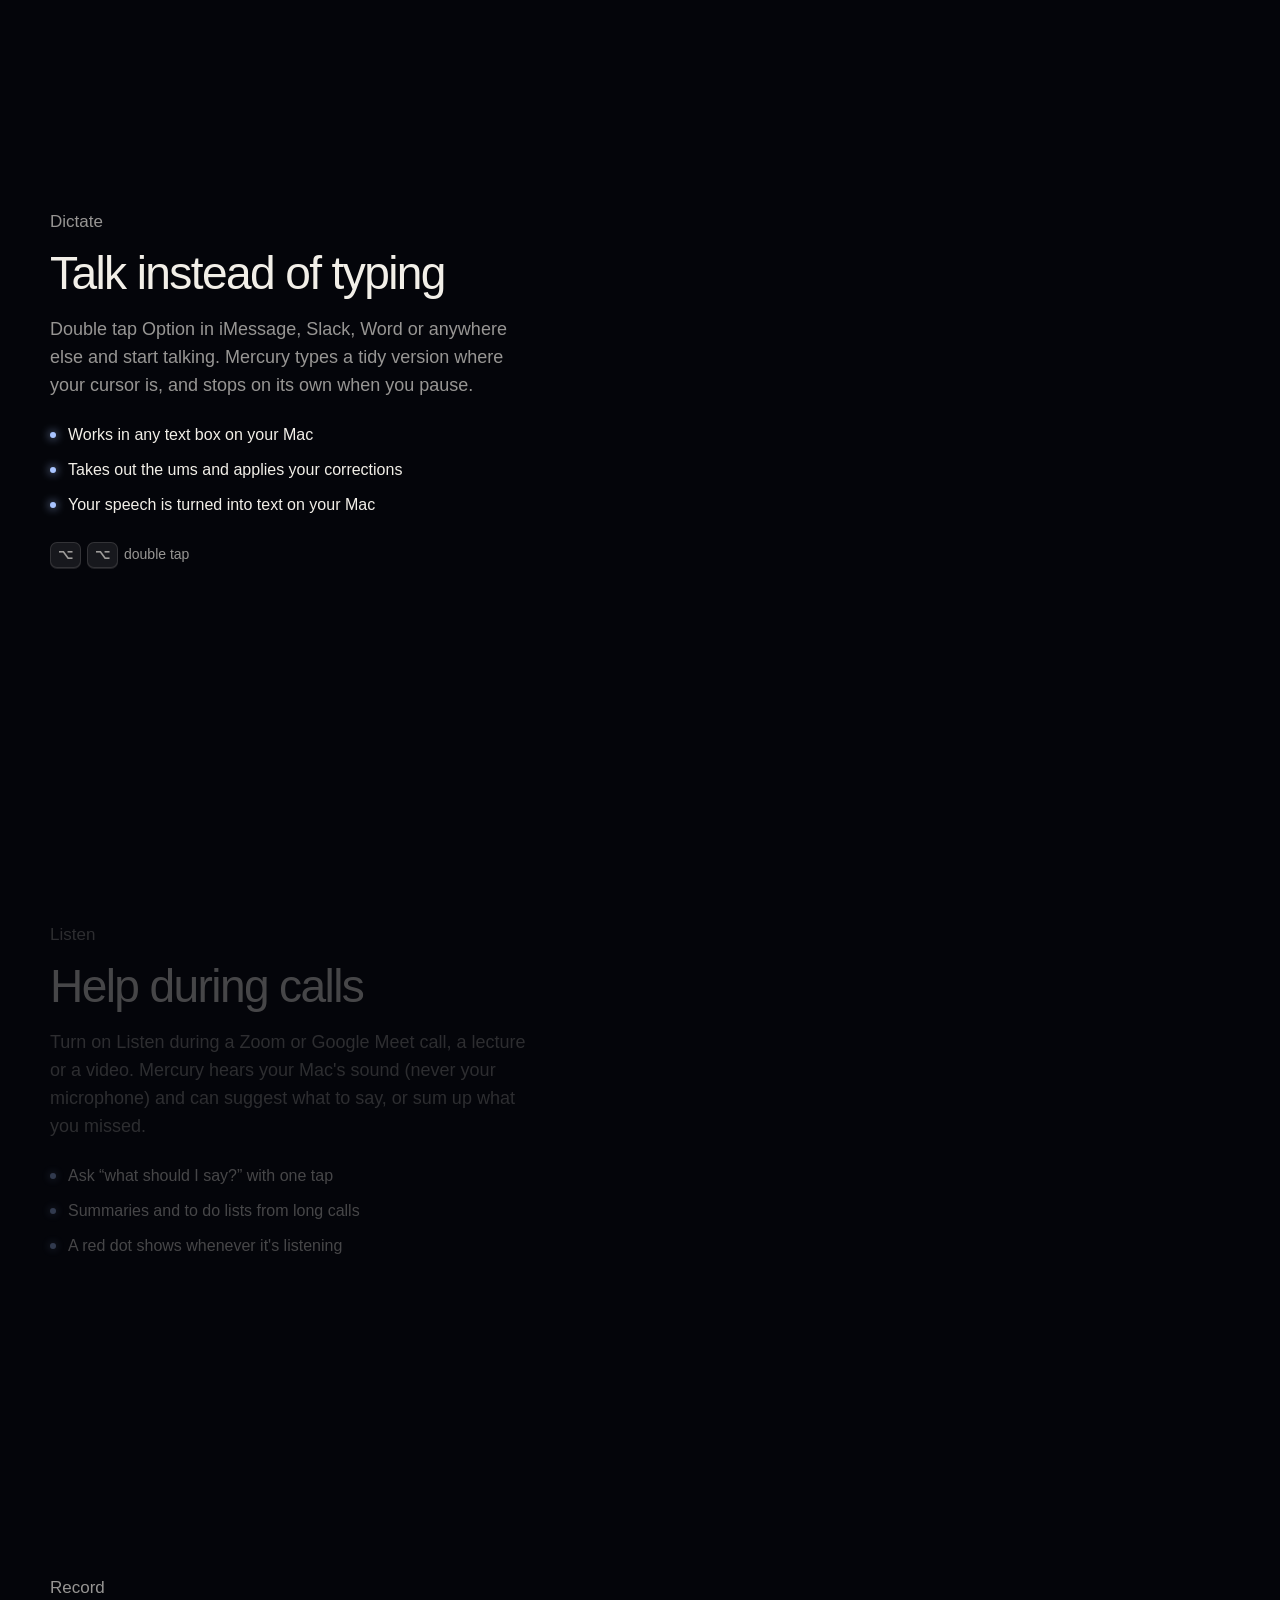
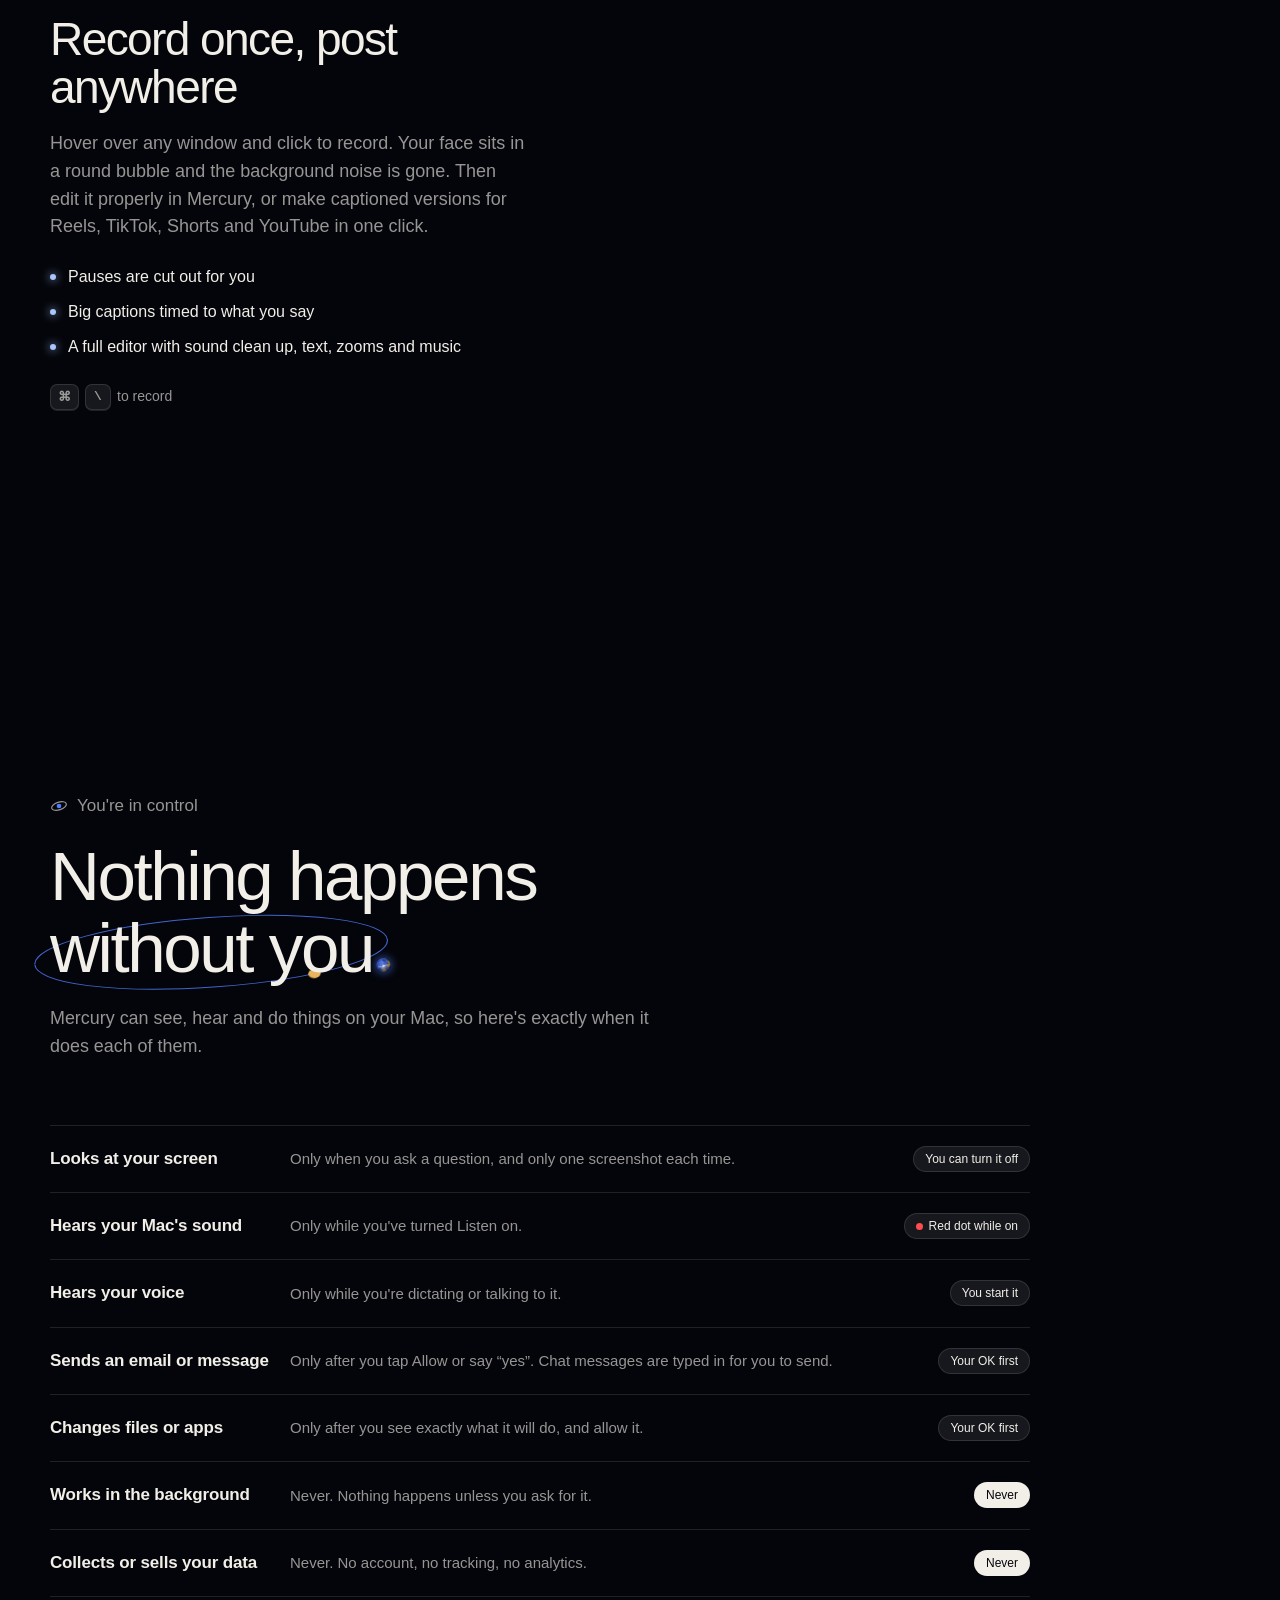
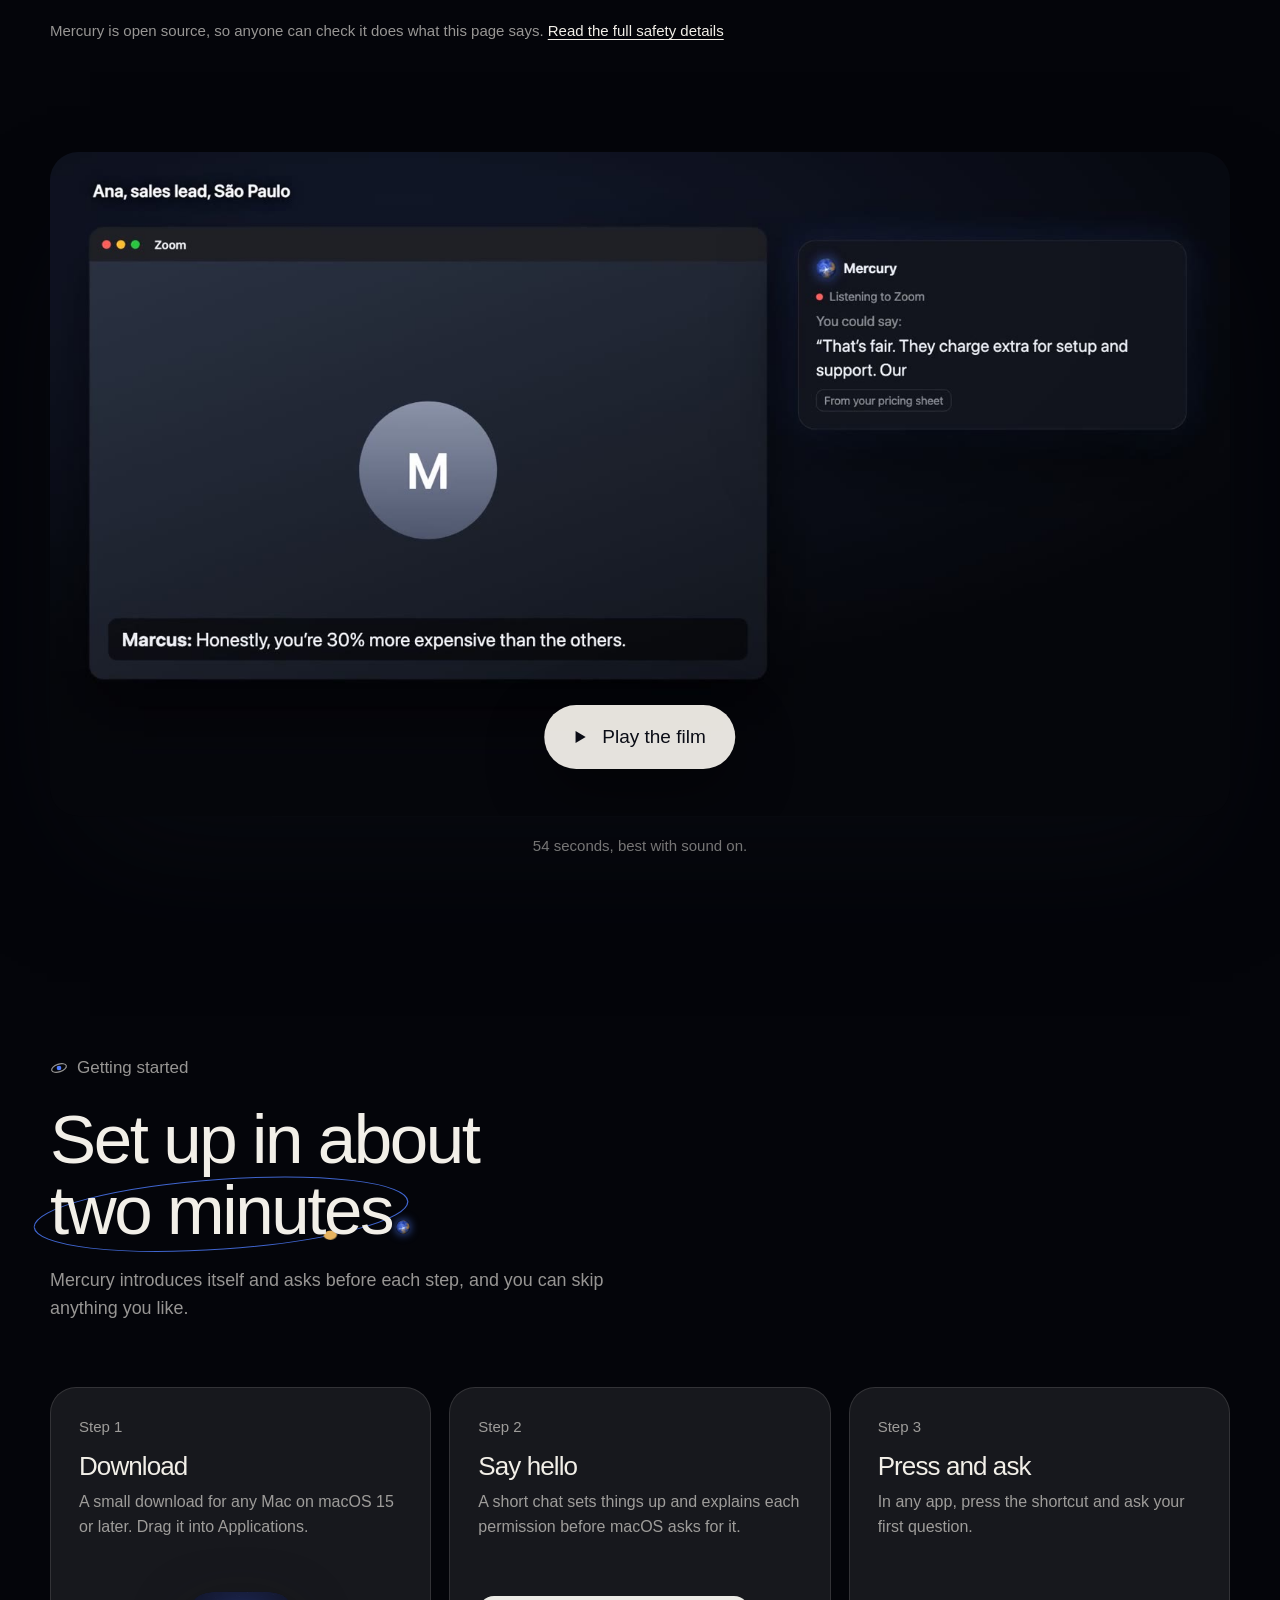
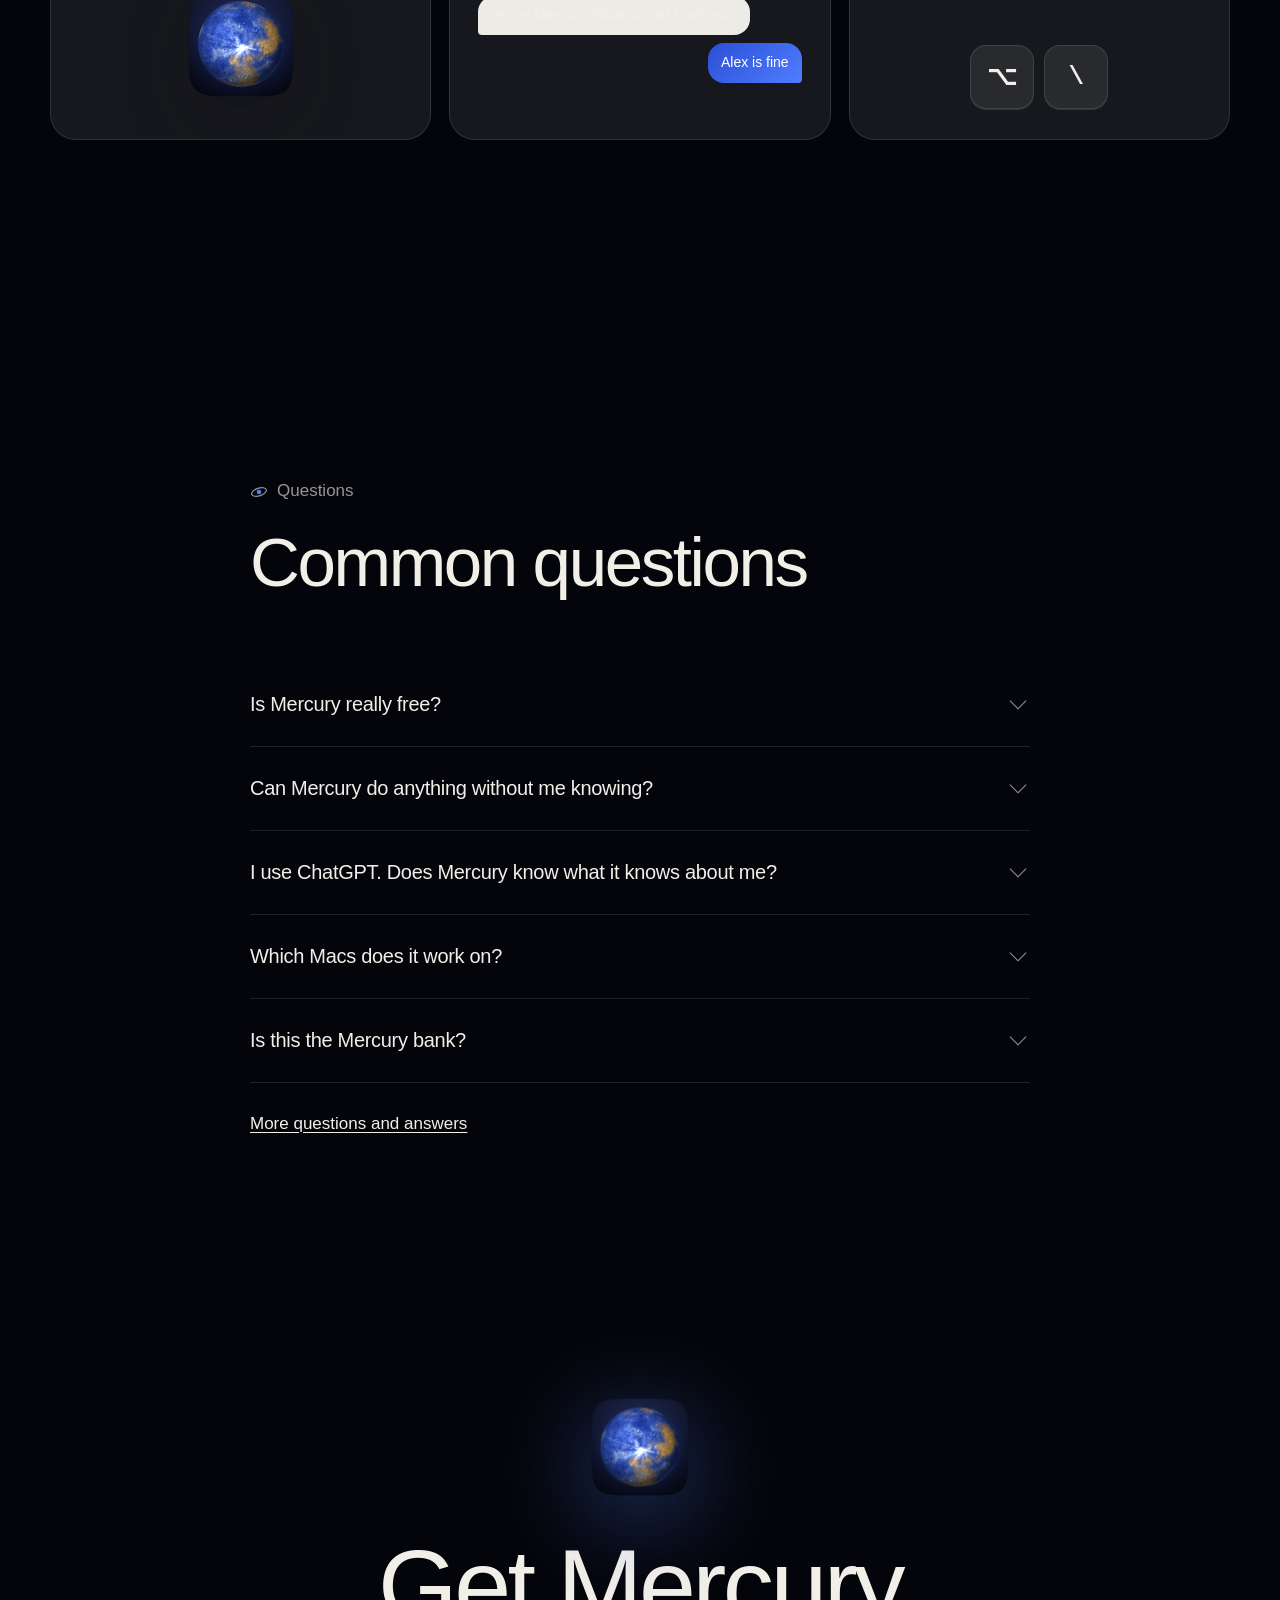
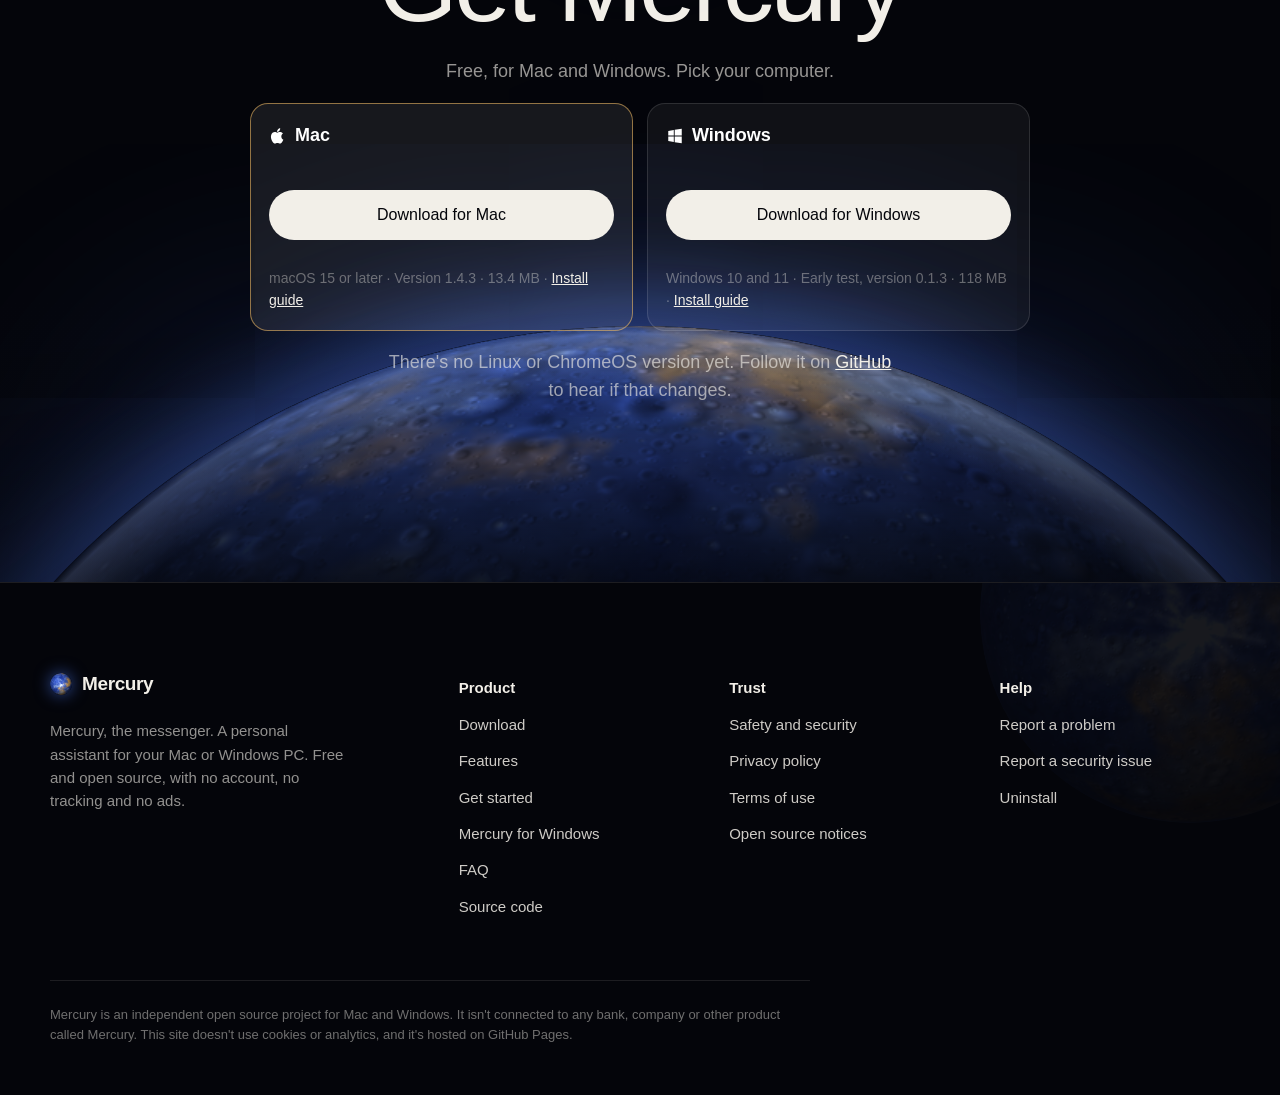
==== commit 7b8c5e9c: "Site: headline is now The personal assistant that lives on your desktop" ====
--- a/docs/index.html
+++ b/docs/index.html
@@ -44,7 +44,7 @@
 <img class="space-fallback" src="assets/planet.png" alt="" width="1024" height="1024">
 <div class="intro">
 <span class="kicker"><svg class="orb" viewBox="0 0 20 20" aria-hidden="true"><ellipse cx="10" cy="10" rx="8.5" ry="4.2" transform="rotate(-18 10 10)"/><circle cx="10" cy="10" r="2.6"/></svg>Mercury, the messenger</span>
-<h1>Hand me the job. <br>I'll <span class="ringed">run it<svg class="ring" viewBox="0 0 200 60" preserveAspectRatio="none" aria-hidden="true"><path d="M4,30 a96,26 0 1,0 192,0 a96,26 0 1,0 -192,0" pathLength="1"/><circle class="moon" r="3.4"><animateMotion dur="11s" repeatCount="indefinite" path="M4,30 a96,26 0 1,0 192,0 a96,26 0 1,0 -192,0"/></circle></svg></span> for you<span class="pdot">.</span></h1>
+<h1>The personal assistant <br>that lives on <span class="ringed">your desktop<svg class="ring" viewBox="0 0 200 60" preserveAspectRatio="none" aria-hidden="true"><path d="M4,30 a96,26 0 1,0 192,0 a96,26 0 1,0 -192,0" pathLength="1"/><circle class="moon" r="3.4"><animateMotion dur="11s" repeatCount="indefinite" path="M4,30 a96,26 0 1,0 192,0 a96,26 0 1,0 -192,0"/></circle></svg></span><span class="pdot">.</span></h1>
 <p class="lede">In the old stories, Mercury was the messenger of the gods. Now it runs errands for you on your Mac or Windows PC. It looks at your screen and tutors you through it, finds answers and videos, writes your messages and records your screen, and comes back for your OK before anything goes out.</p>
 <div class="actions dl2"><a class="btn primary" data-release="url" data-mac-download data-first="mac" href="https://github.com/HarryNGU/mercury/releases/latest"><svg viewBox="0 0 24 24" fill="currentColor"><path d="M16.4 12.6c0-2.6 2.1-3.8 2.2-3.9-1.2-1.8-3.1-2-3.7-2-1.6-.2-3.1.9-3.9.9-.8 0-2-.9-3.4-.9-1.7 0-3.3 1-4.2 2.6-1.8 3.1-.5 7.7 1.3 10.2.9 1.2 1.9 2.6 3.2 2.6 1.3-.1 1.8-.8 3.3-.8 1.6 0 2 .8 3.4.8 1.4 0 2.3-1.3 3.1-2.5 1-1.4 1.4-2.8 1.4-2.9-.1 0-2.7-1-2.7-4.1zM13.9 5c.7-.9 1.2-2 1-3.2-1 0-2.3.7-3 1.6-.7.8-1.3 2-1.1 3.1 1.1.1 2.3-.6 3.1-1.5z"/></svg>Download for Mac</a><a class="btn primary" href="https://github.com/HarryNGU/mercury/releases/download/windows-v0.1.3/Mercury-Setup-0.1.3.exe" data-win-download data-first="windows"><svg viewBox="0 0 24 24" fill="currentColor"><path d="M3 5.2 10.4 4v7.4H3zM11.6 3.8 21 2.4v9H11.6zM3 12.6h7.4V20L3 18.8zM11.6 12.6H21v9l-9.4-1.4z"/></svg>Download for Windows</a></div>
 <p class="meta">Free and open source. For macOS 15 or later, and Windows 10 and 11 (early test).</p>
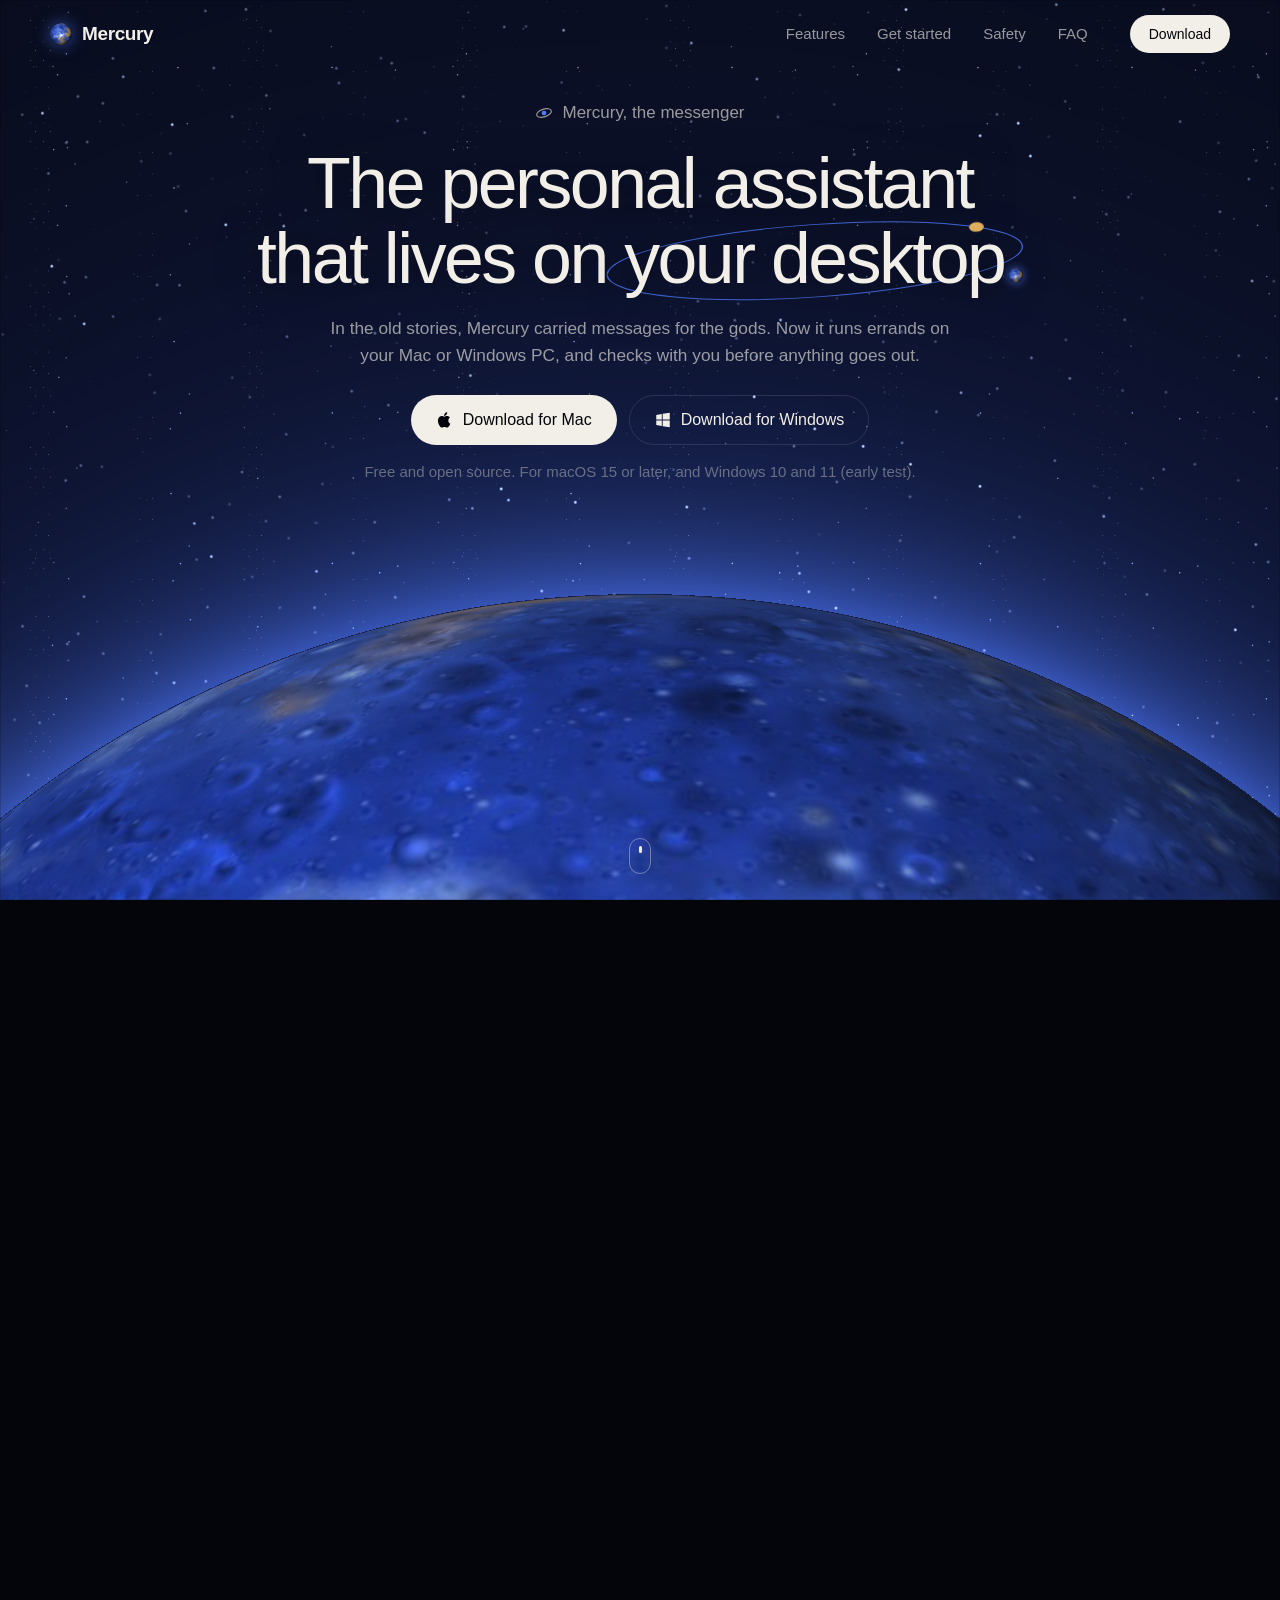
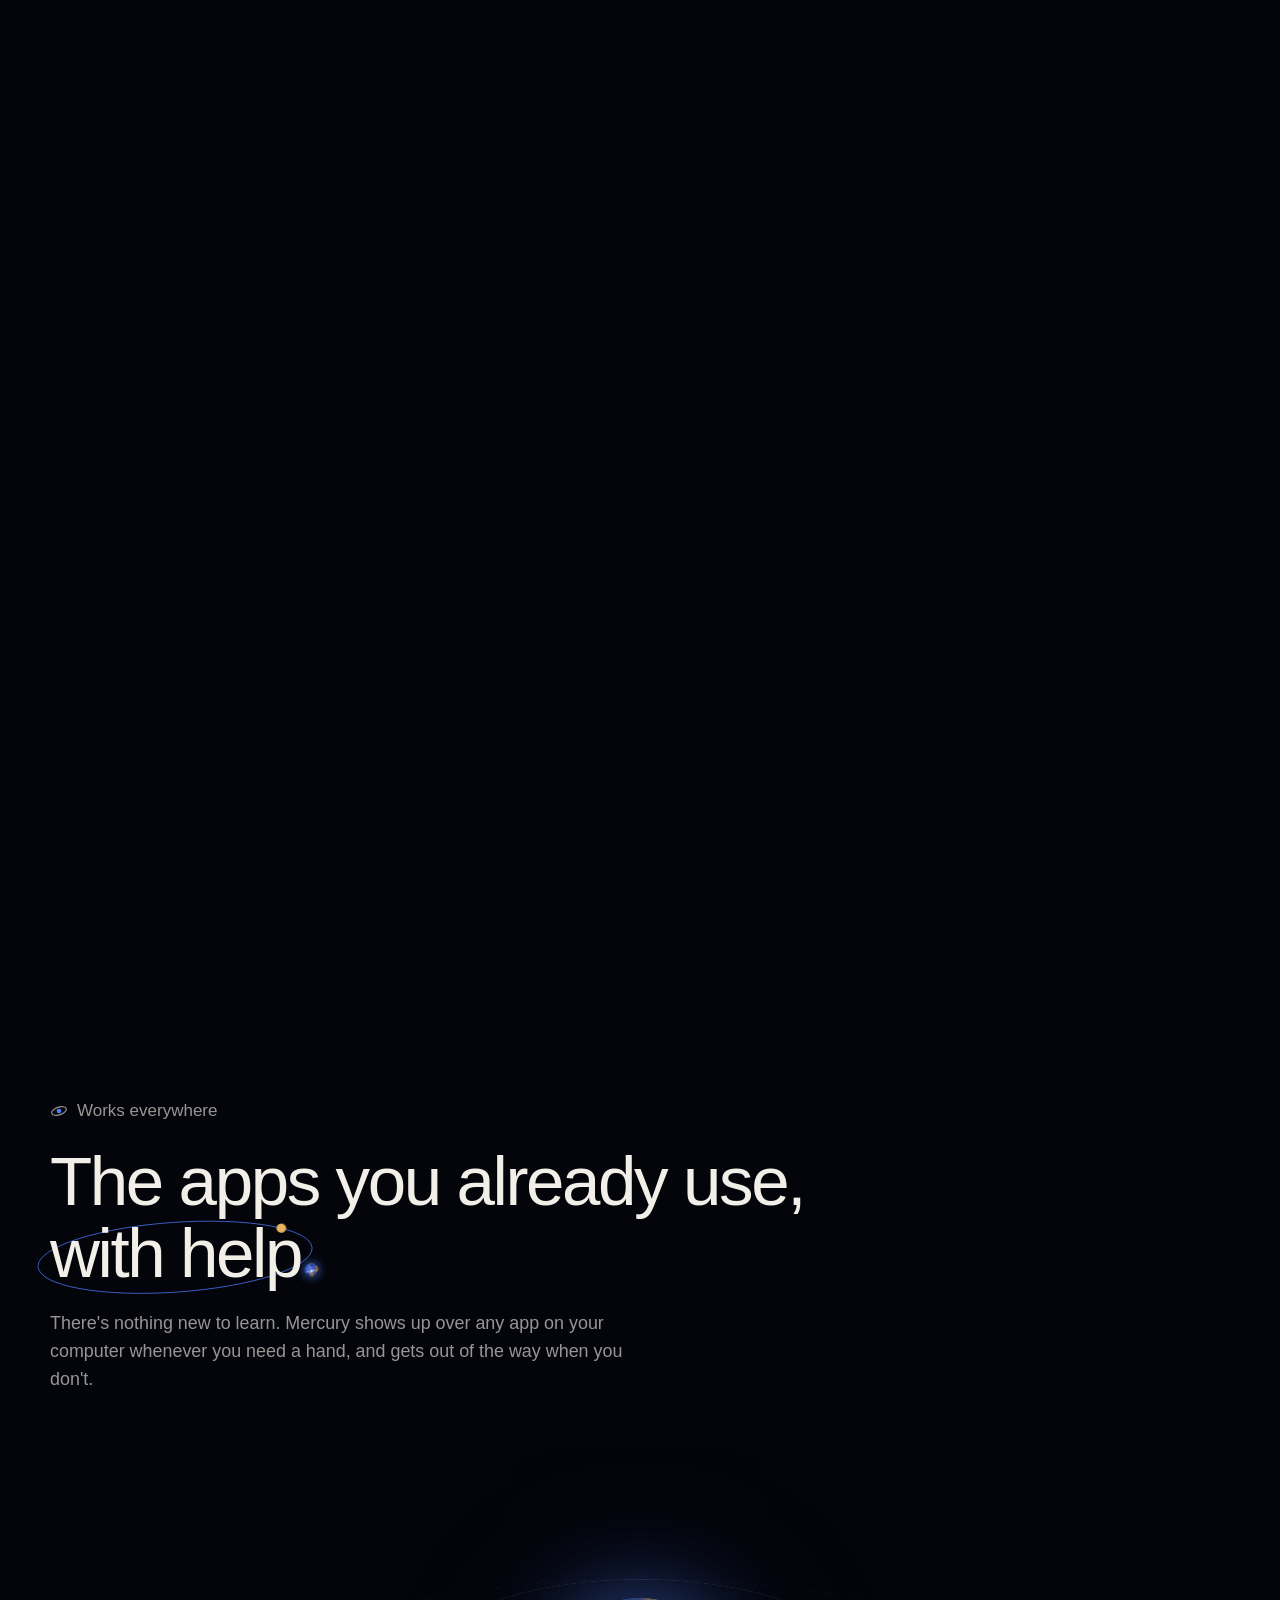
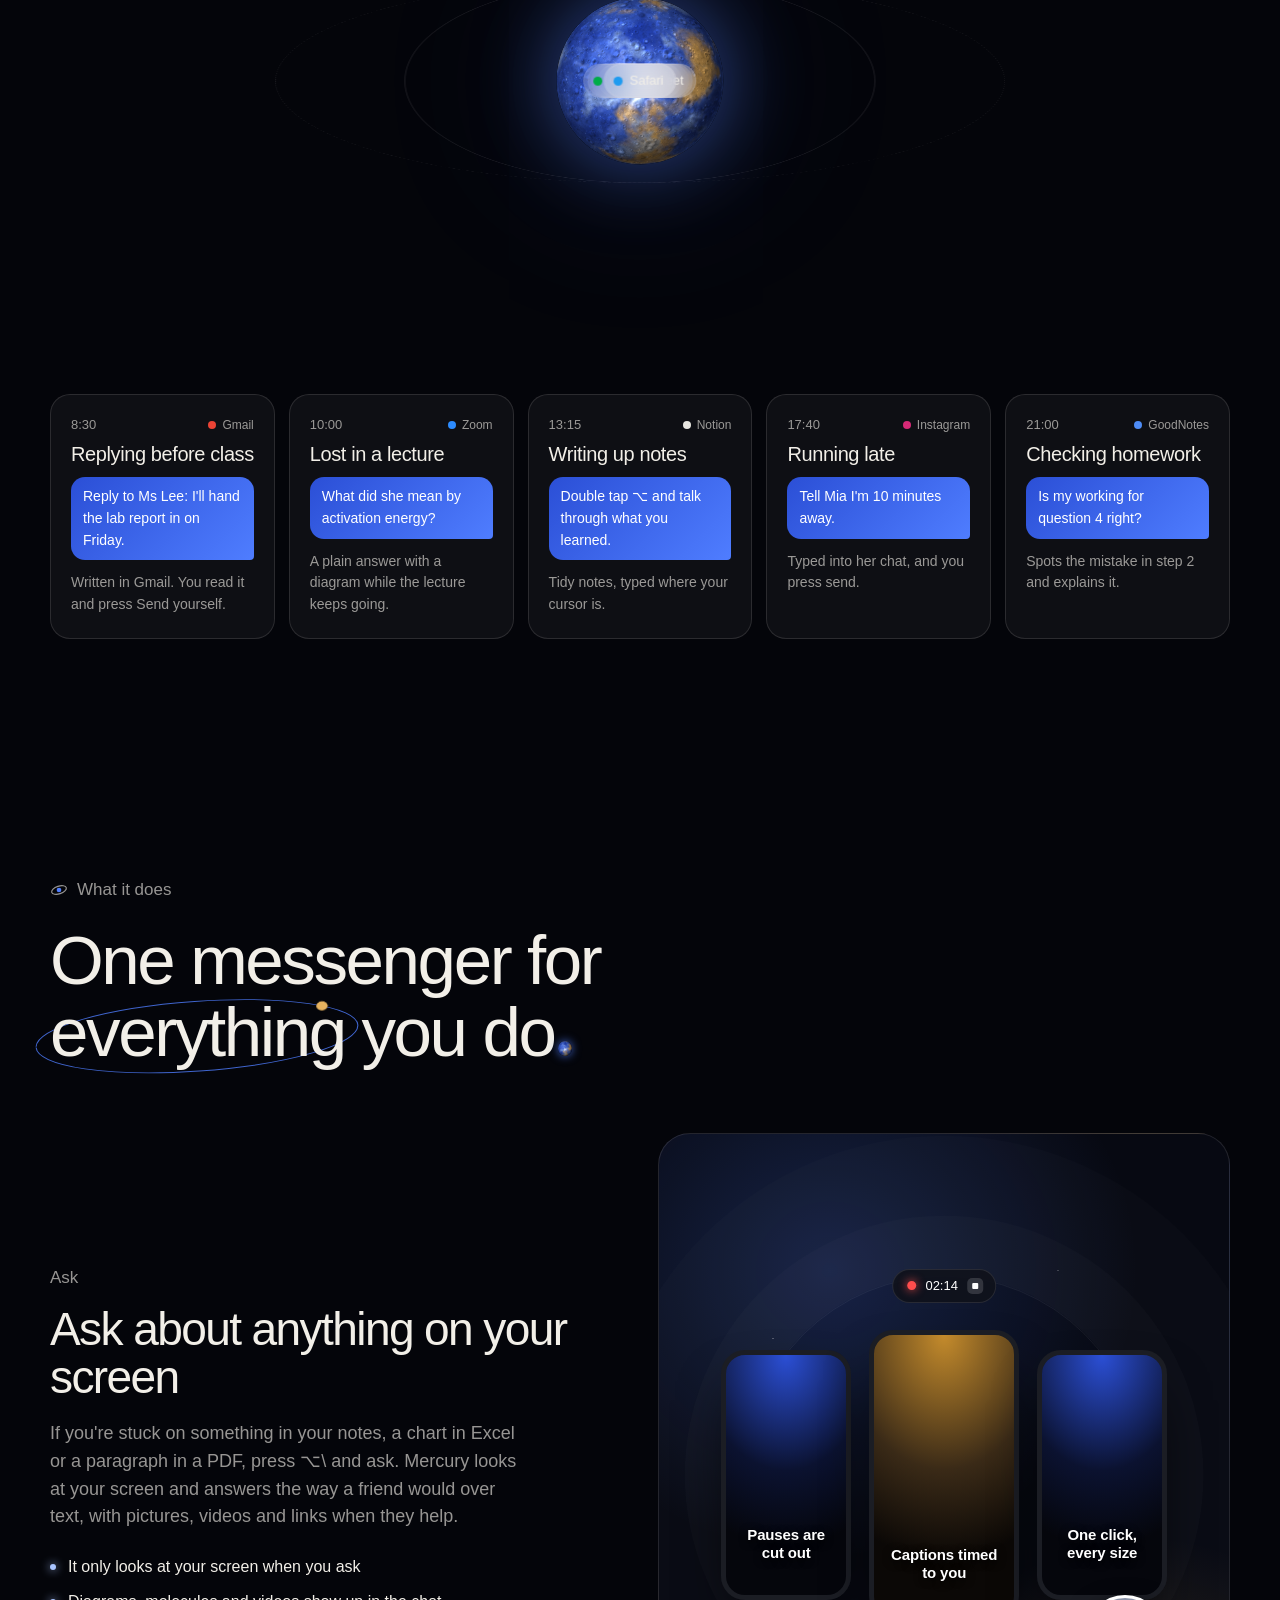
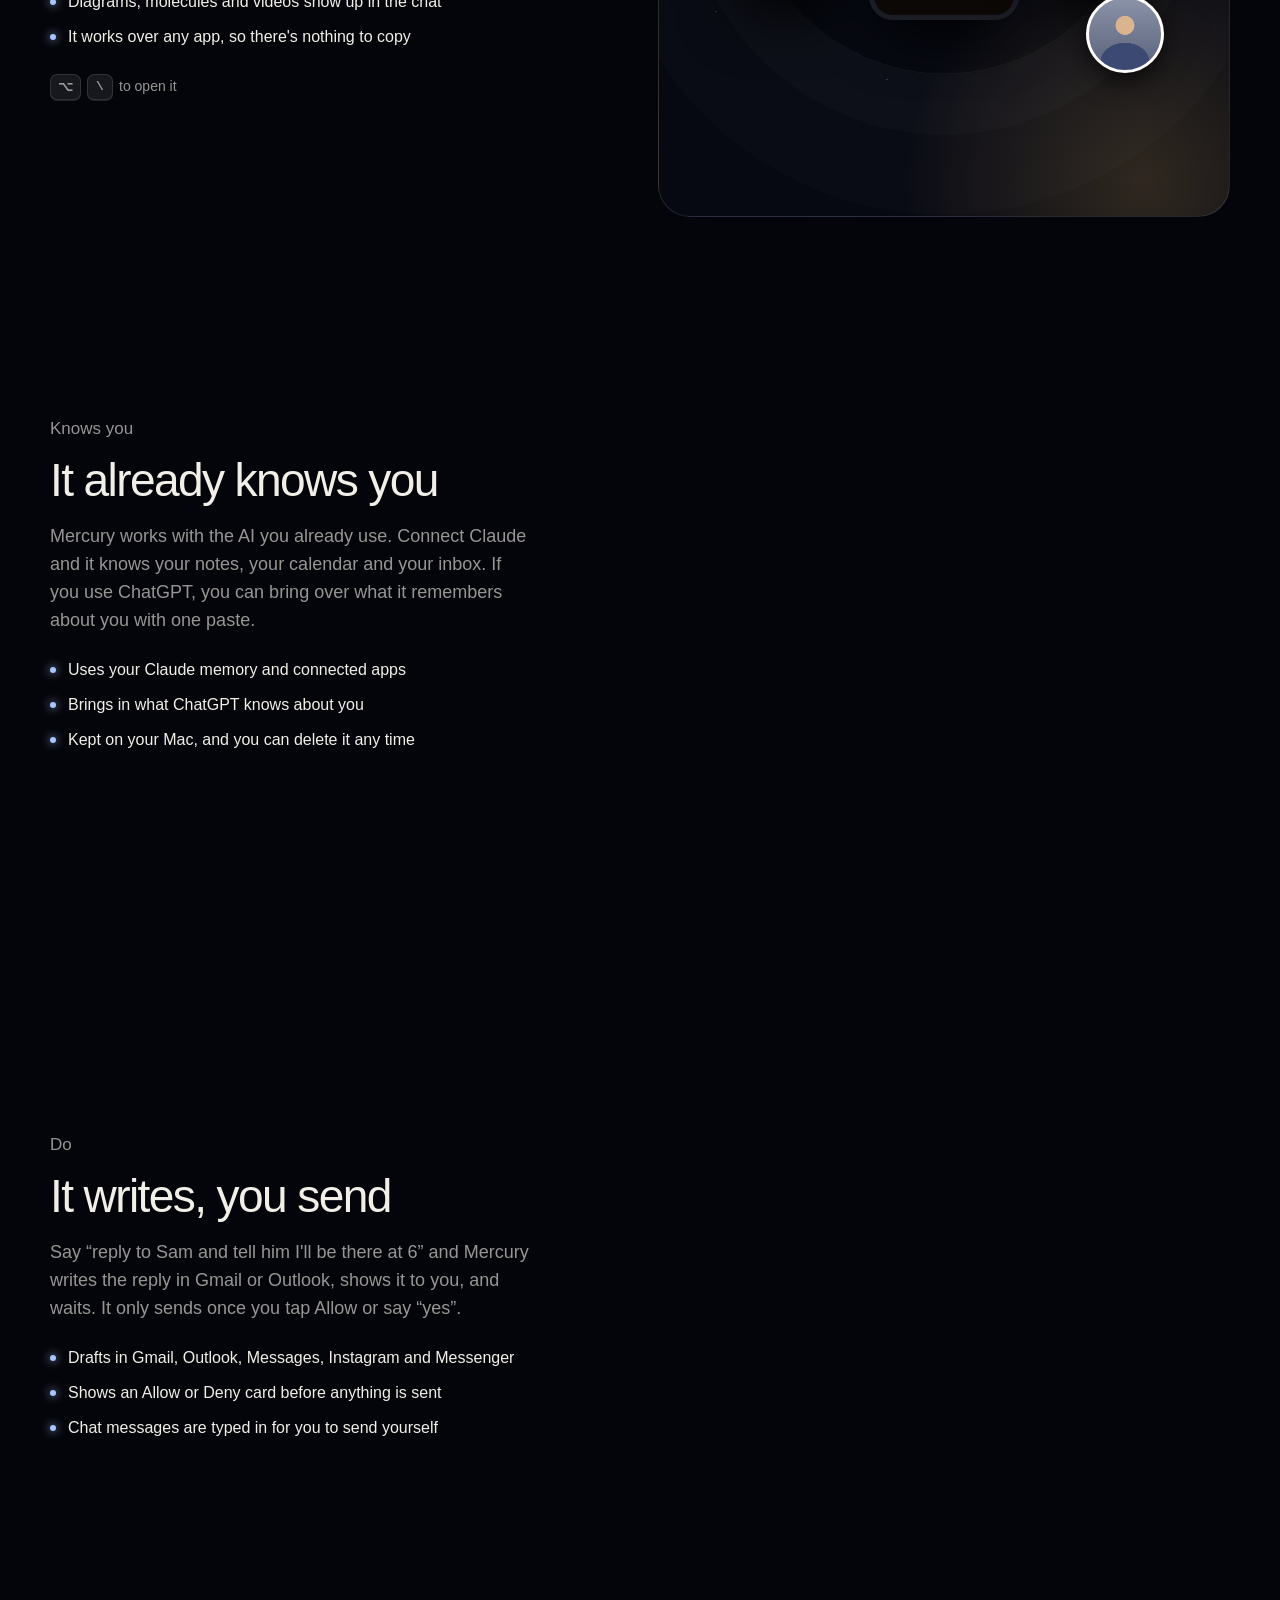
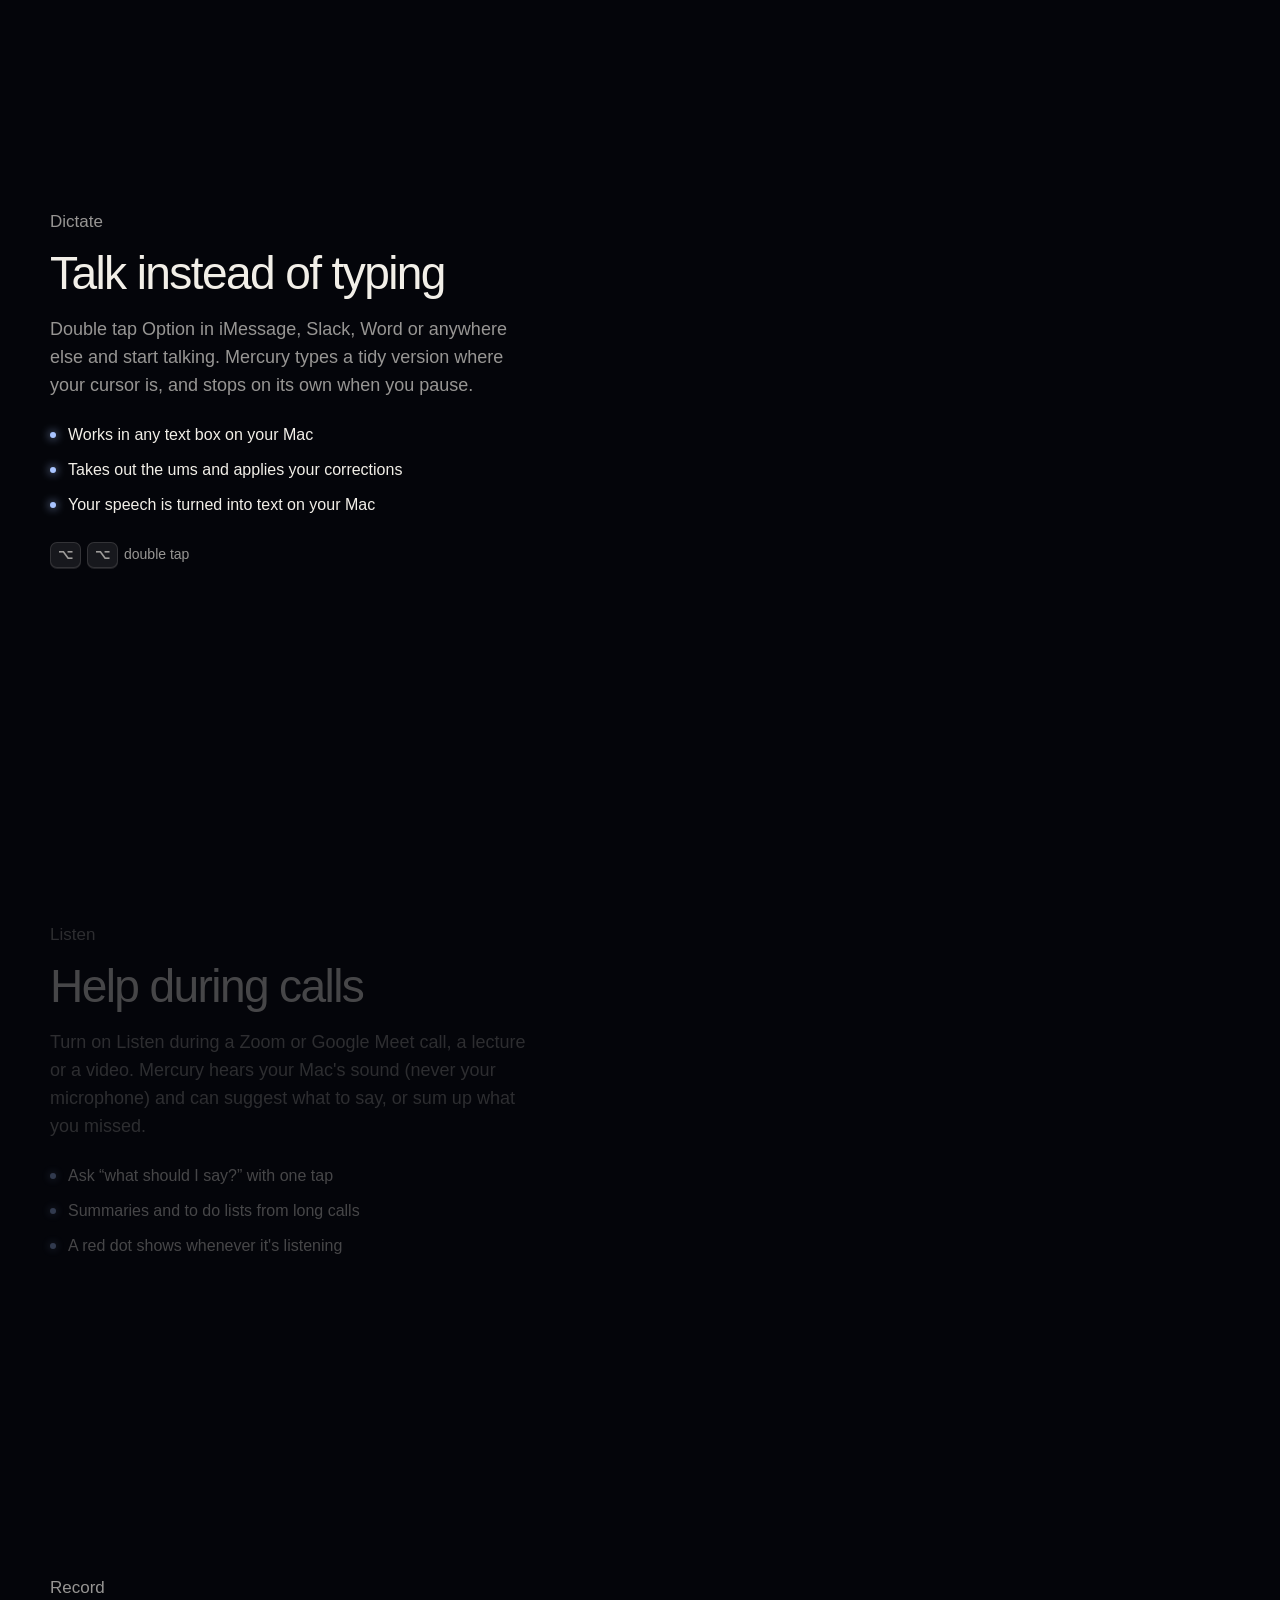
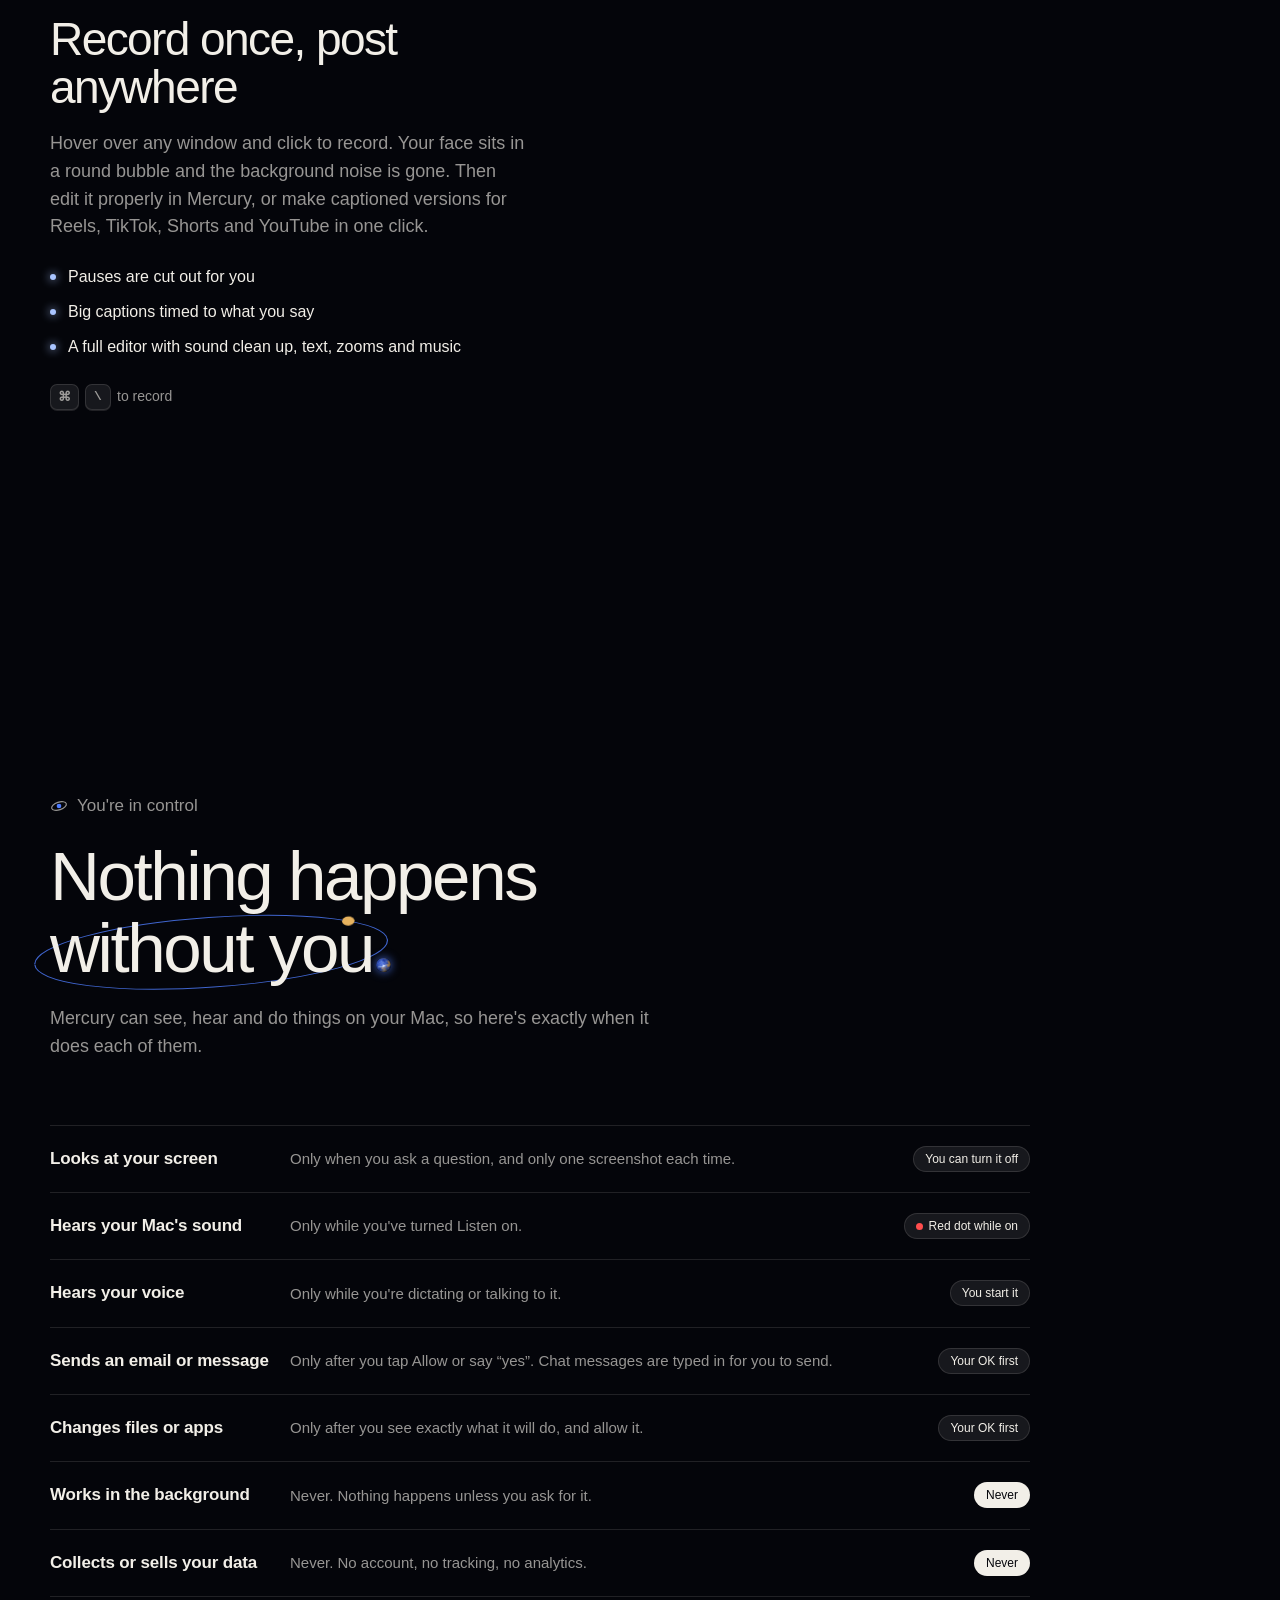
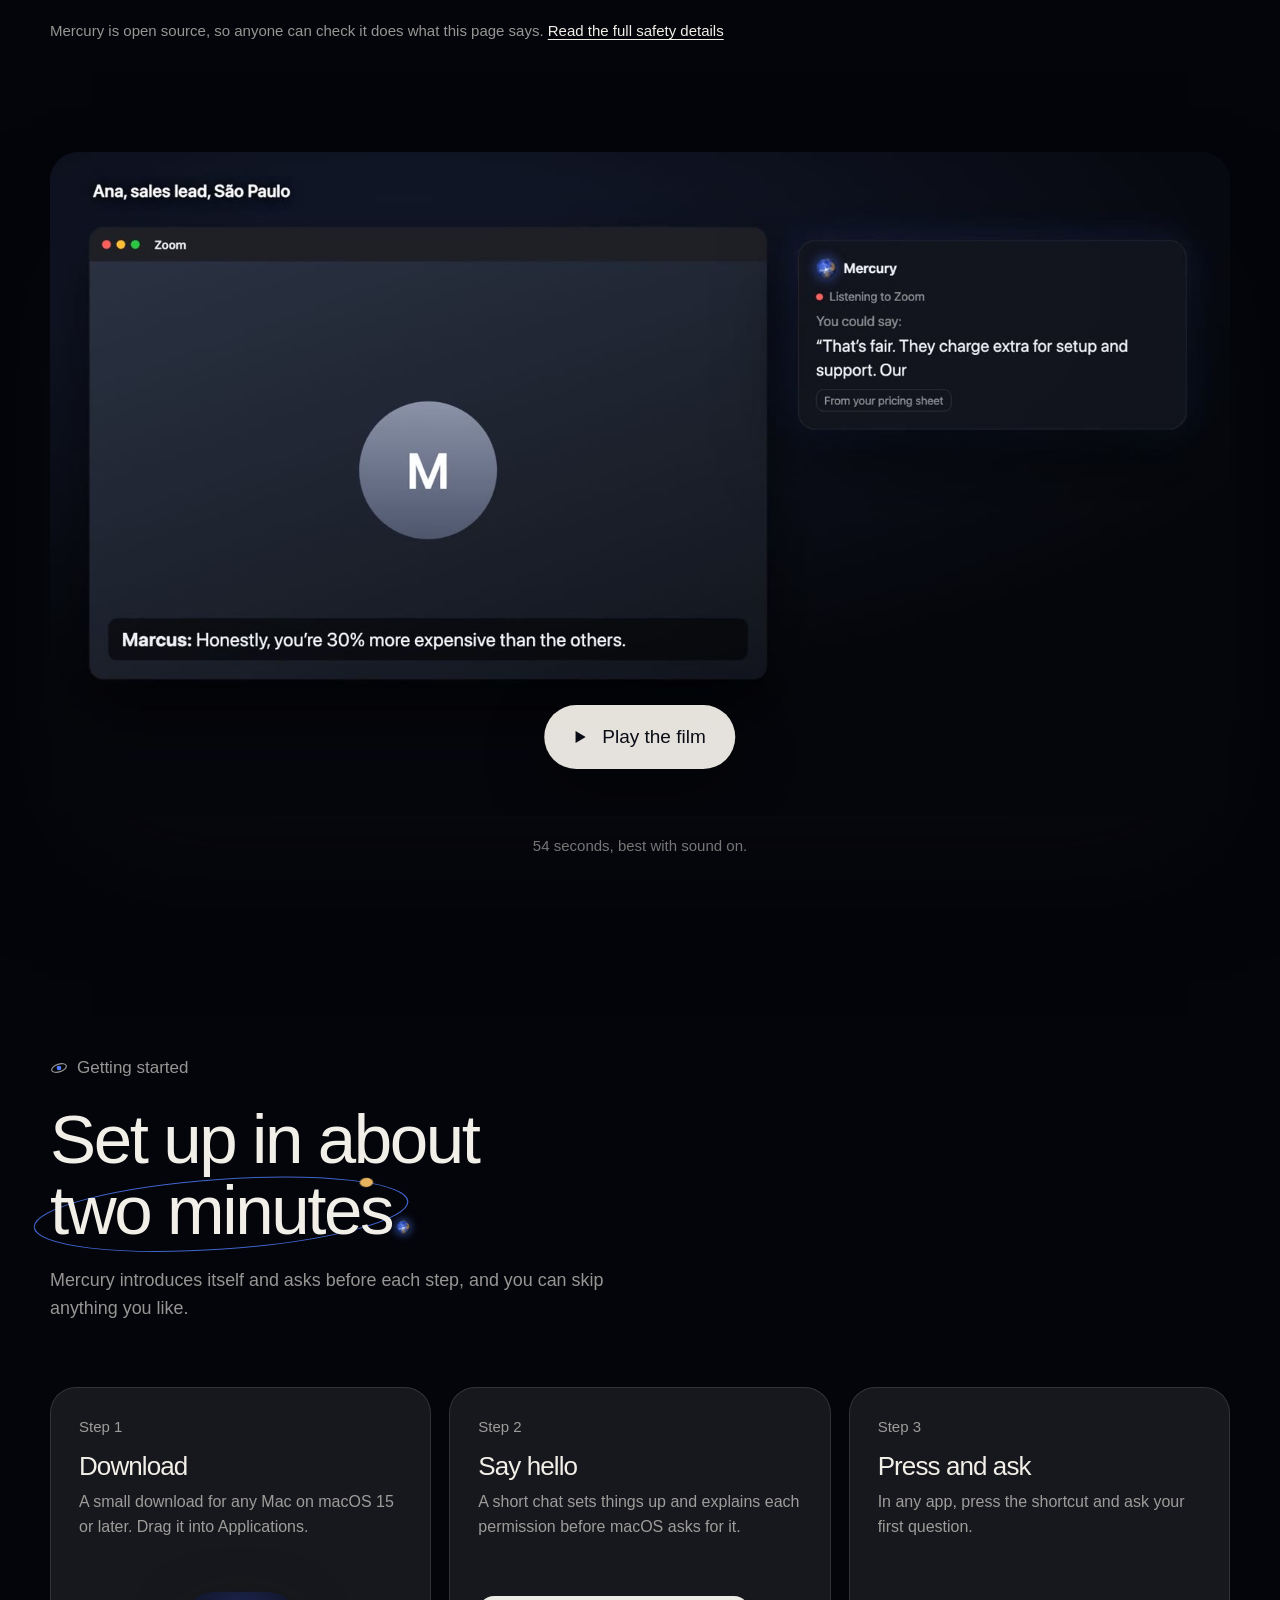
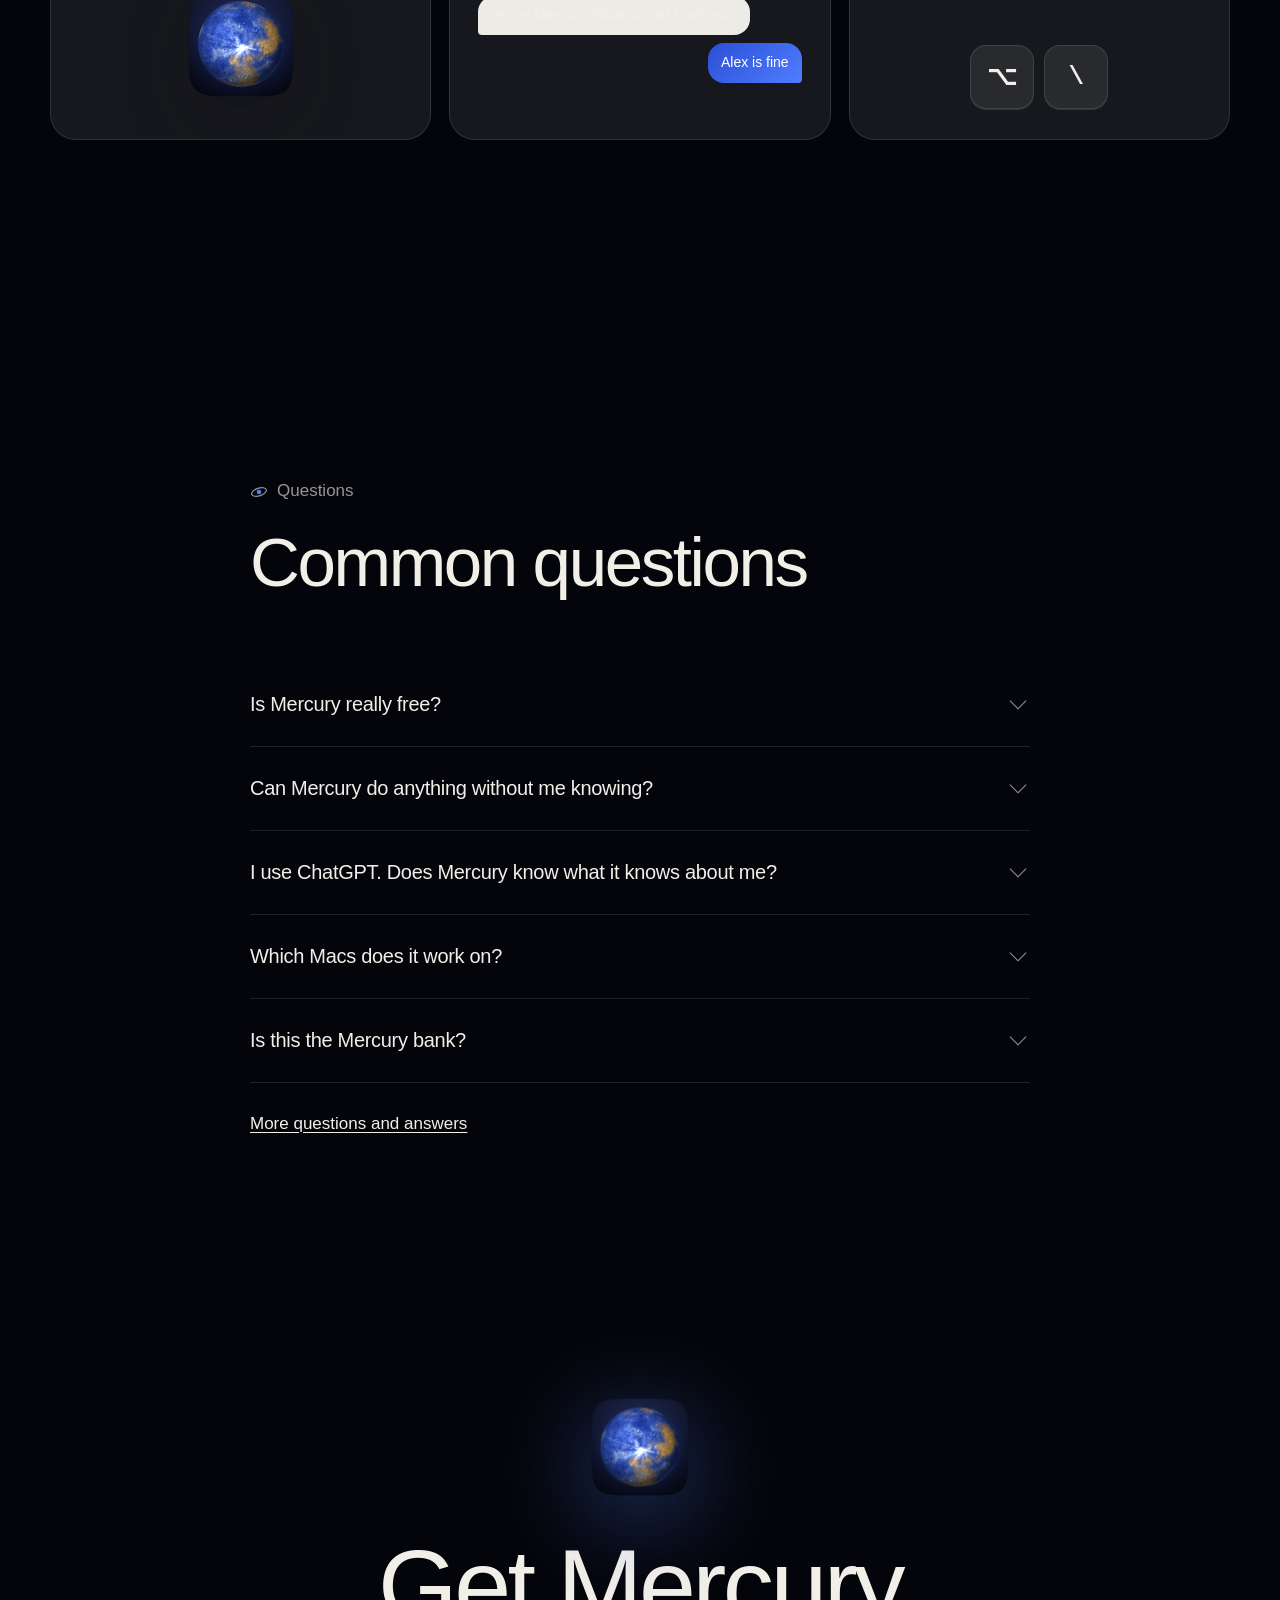
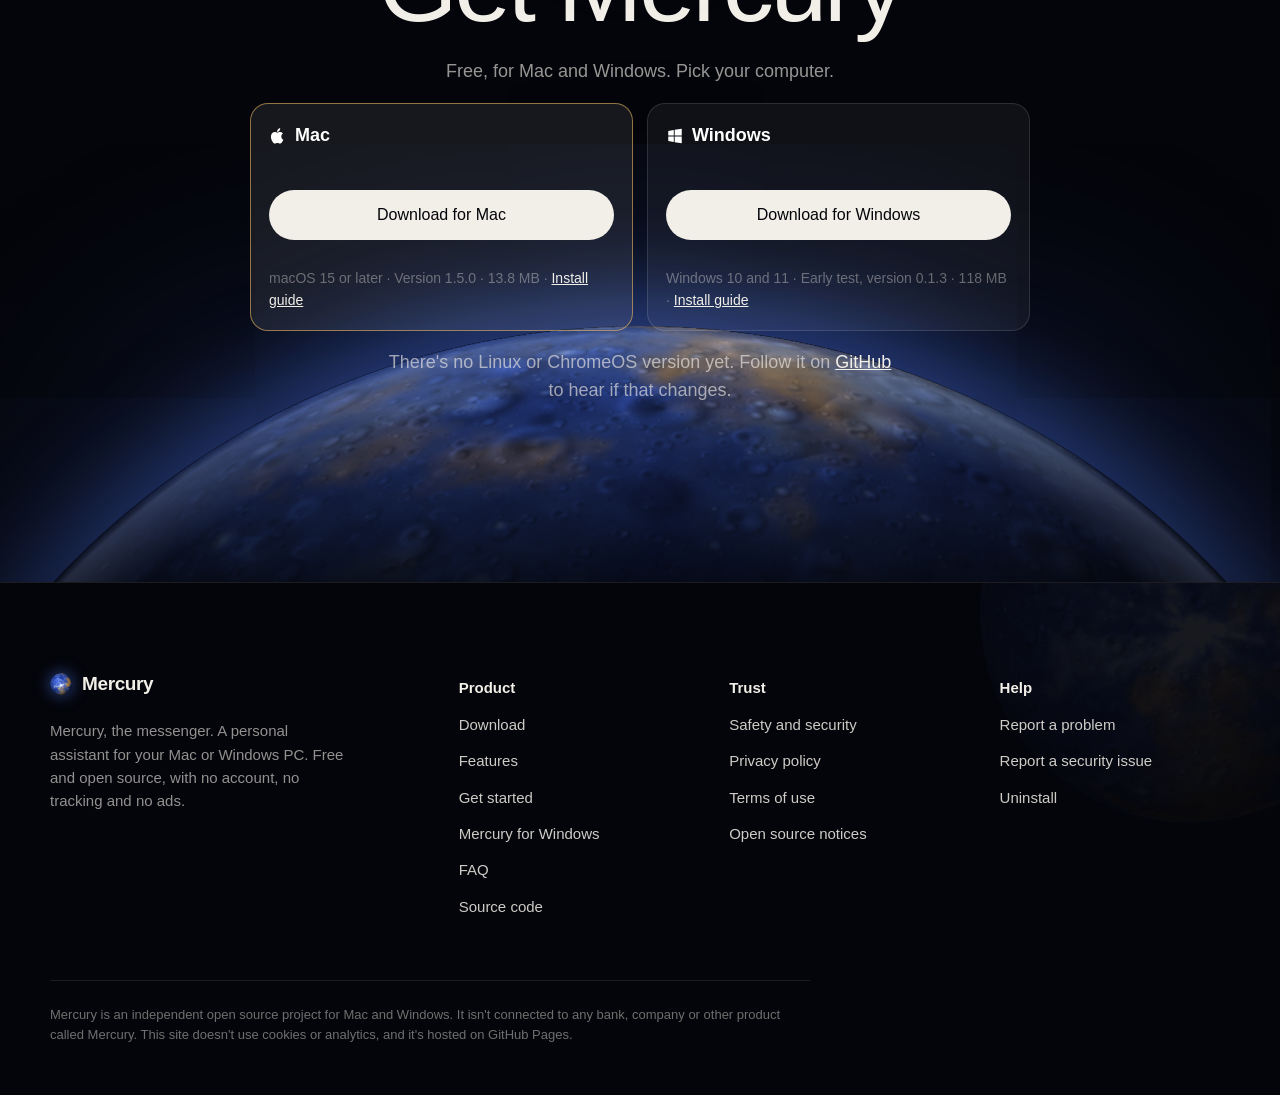
==== commit ae749ad8: "Site: tighter hero, headline on two lines, shorter intro, downloads above the fold" ====
--- a/docs/index.html
+++ b/docs/index.html
@@ -24,7 +24,7 @@
 <meta http-equiv="Content-Security-Policy" content="default-src 'self'; img-src 'self' data:; media-src 'self'; style-src 'self' 'unsafe-inline'; script-src 'self'; connect-src 'self'; base-uri 'self'; form-action 'none'">
 <link rel="icon" href="assets/favicon.png?v=2">
 <link rel="apple-touch-icon" href="assets/icon.png?v=2">
-<link rel="stylesheet" href="assets/style.css?v=19">
+<link rel="stylesheet" href="assets/style.css?v=20">
 </head>
 <body class="home">
 <header class="nav-shell">
@@ -45,7 +45,7 @@
 <div class="intro">
 <span class="kicker"><svg class="orb" viewBox="0 0 20 20" aria-hidden="true"><ellipse cx="10" cy="10" rx="8.5" ry="4.2" transform="rotate(-18 10 10)"/><circle cx="10" cy="10" r="2.6"/></svg>Mercury, the messenger</span>
 <h1>The personal assistant <br>that lives on <span class="ringed">your desktop<svg class="ring" viewBox="0 0 200 60" preserveAspectRatio="none" aria-hidden="true"><path d="M4,30 a96,26 0 1,0 192,0 a96,26 0 1,0 -192,0" pathLength="1"/><circle class="moon" r="3.4"><animateMotion dur="11s" repeatCount="indefinite" path="M4,30 a96,26 0 1,0 192,0 a96,26 0 1,0 -192,0"/></circle></svg></span><span class="pdot">.</span></h1>
-<p class="lede">In the old stories, Mercury was the messenger of the gods. Now it runs errands for you on your Mac or Windows PC. It looks at your screen and tutors you through it, finds answers and videos, writes your messages and records your screen, and comes back for your OK before anything goes out.</p>
+<p class="lede">In the old stories, Mercury carried messages for the gods. Now it runs errands on your Mac or Windows PC, and checks with you before anything goes out.</p>
 <div class="actions dl2"><a class="btn primary" data-release="url" data-mac-download data-first="mac" href="https://github.com/HarryNGU/mercury/releases/latest"><svg viewBox="0 0 24 24" fill="currentColor"><path d="M16.4 12.6c0-2.6 2.1-3.8 2.2-3.9-1.2-1.8-3.1-2-3.7-2-1.6-.2-3.1.9-3.9.9-.8 0-2-.9-3.4-.9-1.7 0-3.3 1-4.2 2.6-1.8 3.1-.5 7.7 1.3 10.2.9 1.2 1.9 2.6 3.2 2.6 1.3-.1 1.8-.8 3.3-.8 1.6 0 2 .8 3.4.8 1.4 0 2.3-1.3 3.1-2.5 1-1.4 1.4-2.8 1.4-2.9-.1 0-2.7-1-2.7-4.1zM13.9 5c.7-.9 1.2-2 1-3.2-1 0-2.3.7-3 1.6-.7.8-1.3 2-1.1 3.1 1.1.1 2.3-.6 3.1-1.5z"/></svg>Download for Mac</a><a class="btn primary" href="https://github.com/HarryNGU/mercury/releases/download/windows-v0.1.3/Mercury-Setup-0.1.3.exe" data-win-download data-first="windows"><svg viewBox="0 0 24 24" fill="currentColor"><path d="M3 5.2 10.4 4v7.4H3zM11.6 3.8 21 2.4v9H11.6zM3 12.6h7.4V20L3 18.8zM11.6 12.6H21v9l-9.4-1.4z"/></svg>Download for Windows</a></div>
 <p class="meta">Free and open source. For macOS 15 or later, and Windows 10 and 11 (early test).</p>
 </div>
@@ -195,6 +195,6 @@
 </div>
 <p class="fine-print">Mercury is an independent open source project for Mac and Windows. It isn't connected to any bank, company or other product called Mercury. This site doesn't use cookies or analytics, and it's hosted on GitHub Pages.</p>
 </div></footer>
-<script src="assets/site.js?v=19"></script>
+<script src="assets/site.js?v=20"></script>
 </body>
 </html>
--- a/docs/assets/style.css
+++ b/docs/assets/style.css
@@ -93,10 +93,10 @@
 .space { position: absolute; inset: 0; width: 100%; height: 100%; display: block; }
 .space-fallback { display: none; }
 .no-gl .space-fallback { display: block; position: absolute; left: 50%; top: 58%; width: min(120vw, 1400px); transform: translateX(-50%); filter: drop-shadow(0 0 80px rgba(79, 125, 255, 0.45)); }
-.intro { position: absolute; left: 0; right: 0; top: 0; padding: calc(104px + 4vh) 24px 0; text-align: center; will-change: transform, opacity; }
-.intro h1 { font-size: clamp(46px, 7.6vw, 112px); margin: 22px auto 0; max-width: 14ch; text-shadow: 0 2px 40px rgba(0, 0, 0, 0.5); }
-.intro .lede { max-width: 600px; margin: 24px auto 0; color: var(--muted); font-size: clamp(16px, 1.35vw, 19px); }
-.intro .actions { display: flex; gap: 12px; justify-content: center; margin-top: 32px; flex-wrap: wrap; }
+.intro { position: absolute; left: 0; right: 0; top: 0; padding: calc(84px + 2vh) 24px 0; text-align: center; will-change: transform, opacity; }
+.intro h1 { font-size: clamp(42px, 5.6vw, 84px); margin: 16px auto 0; max-width: 22ch; text-shadow: 0 2px 40px rgba(0, 0, 0, 0.5); }
+.intro .lede { max-width: 640px; margin: 20px auto 0; color: var(--muted); font-size: clamp(16px, 1.35vw, 19px); }
+.intro .actions { display: flex; gap: 12px; justify-content: center; margin-top: 26px; flex-wrap: wrap; }
 .intro .meta { margin-top: 18px; font: 400 15px var(--sans); color: var(--faint); }
 .meet { position: absolute; left: 0; right: 0; bottom: 5vh; text-align: center; opacity: 0; pointer-events: none; padding: 0 24px; }
 .meet p { margin-top: 14px; font-size: clamp(20px, 2.3vw, 30px); letter-spacing: -0.02em; line-height: 1.3; }
@@ -356,9 +356,9 @@
 @media (max-width: 620px) {
   body { font-size: 16px; }
   .wrap, .wrap.narrow, .bar { width: calc(100% - 32px); }
-  .intro { padding-top: 96px; }
+  .intro { padding-top: 84px; }
   .intro h1 br { display: none; }
-  .intro h1 { font-size: 46px; }
+  .intro h1 { font-size: 40px; }
   .intro .btn { height: 46px; }
   .day { grid-template-columns: 1fr; }
   .day .moment:last-child { grid-column: auto; }
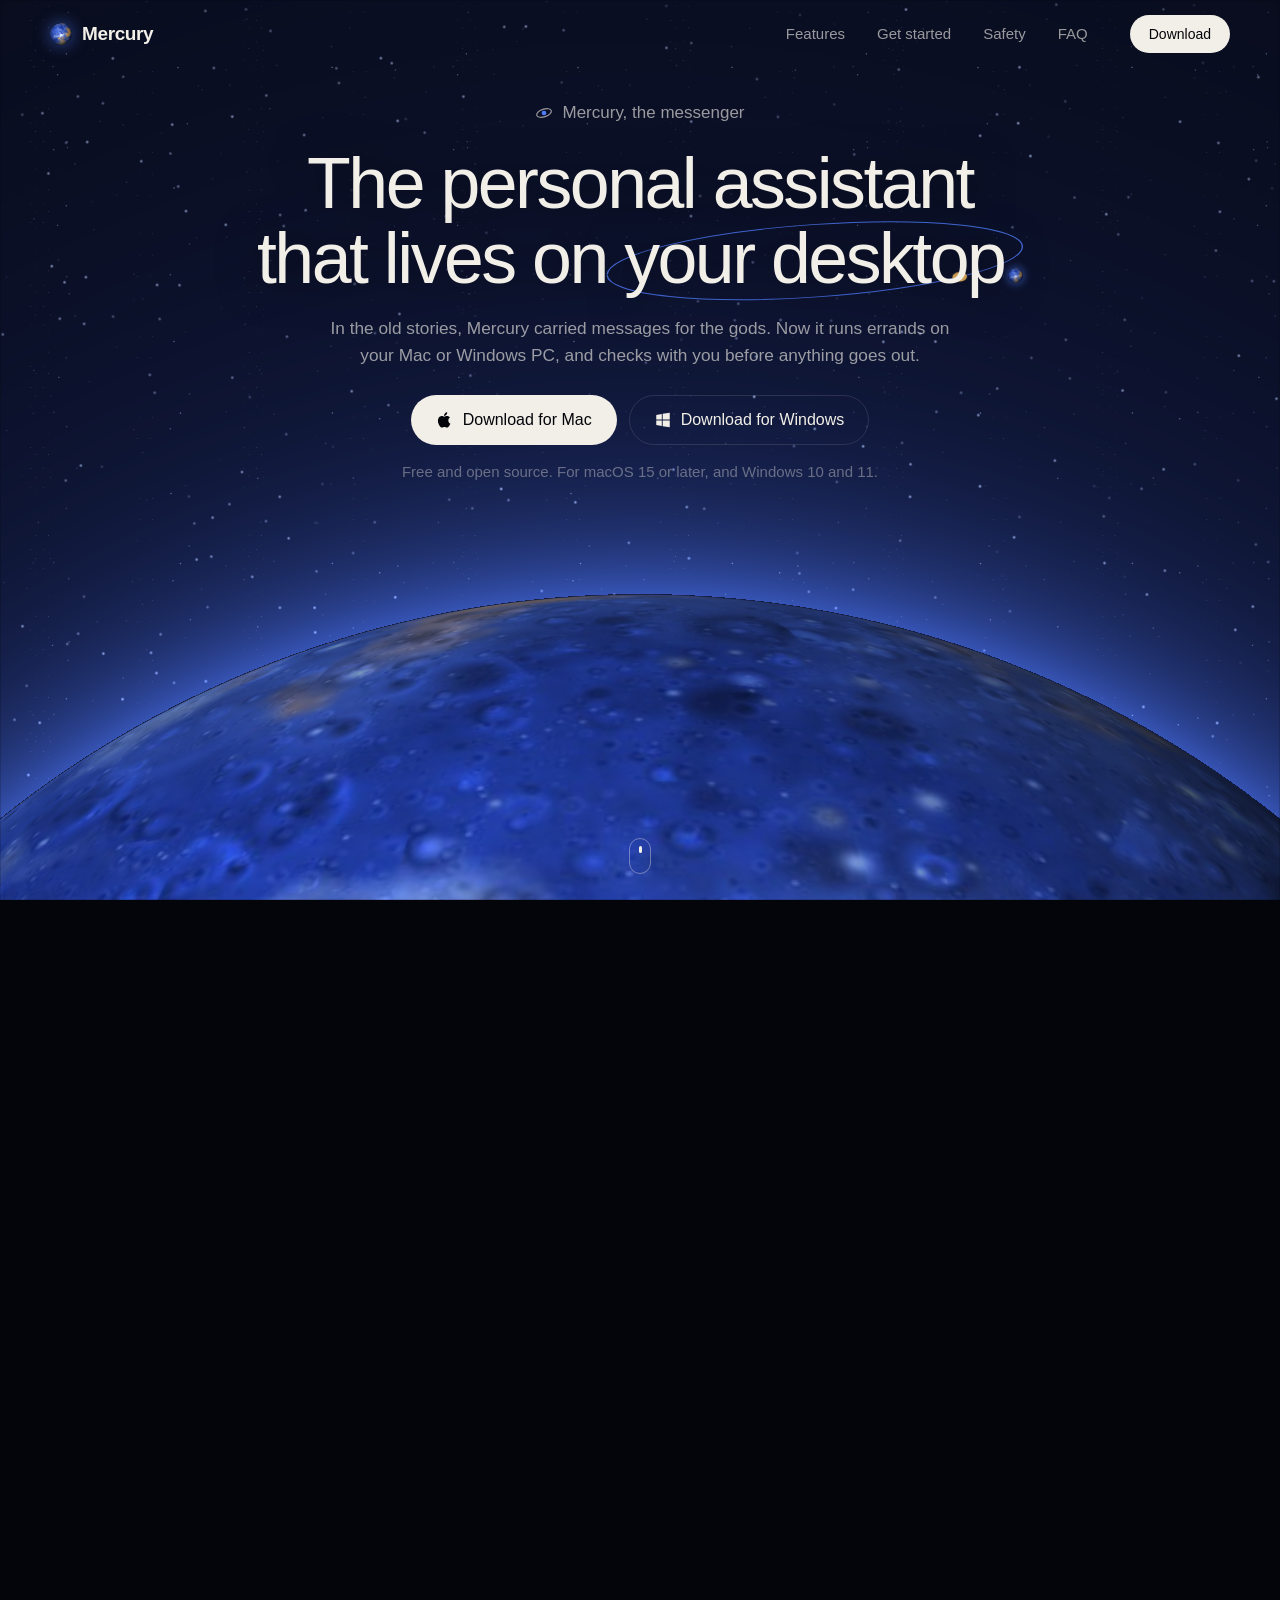
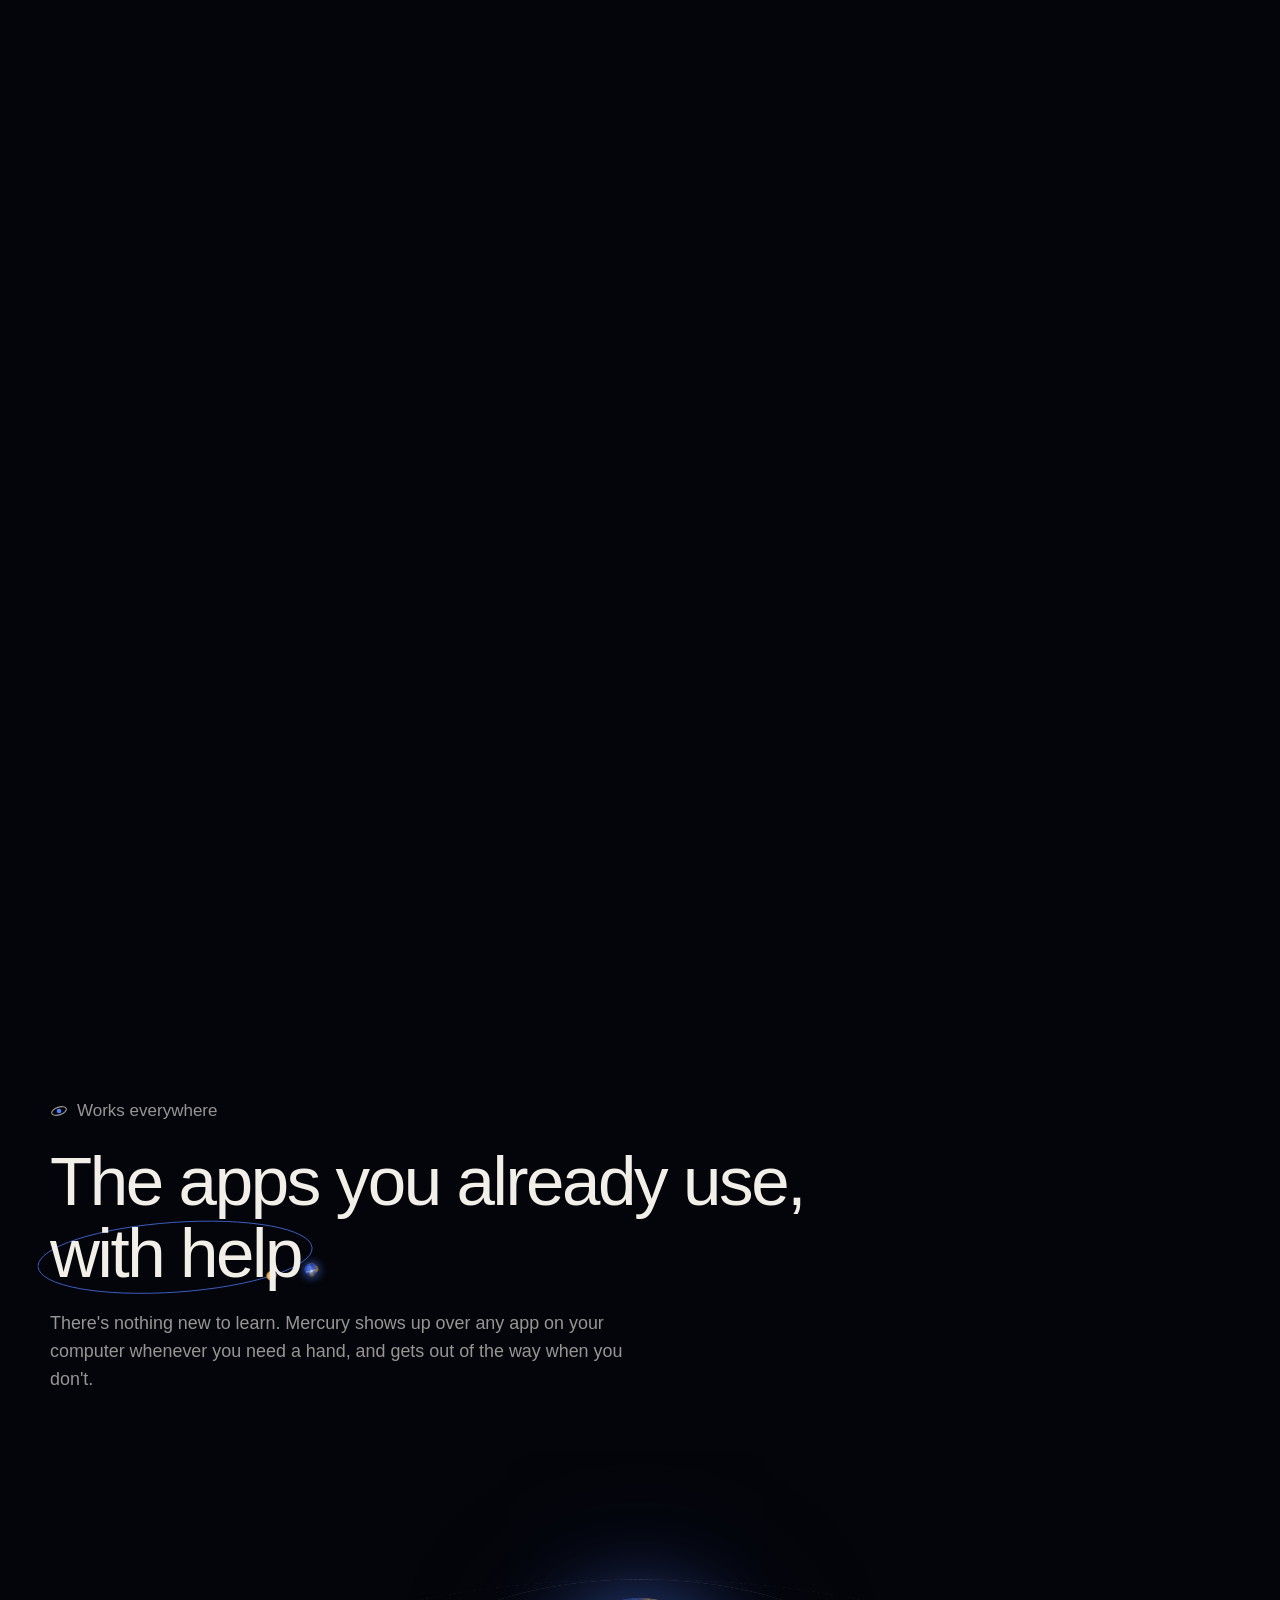
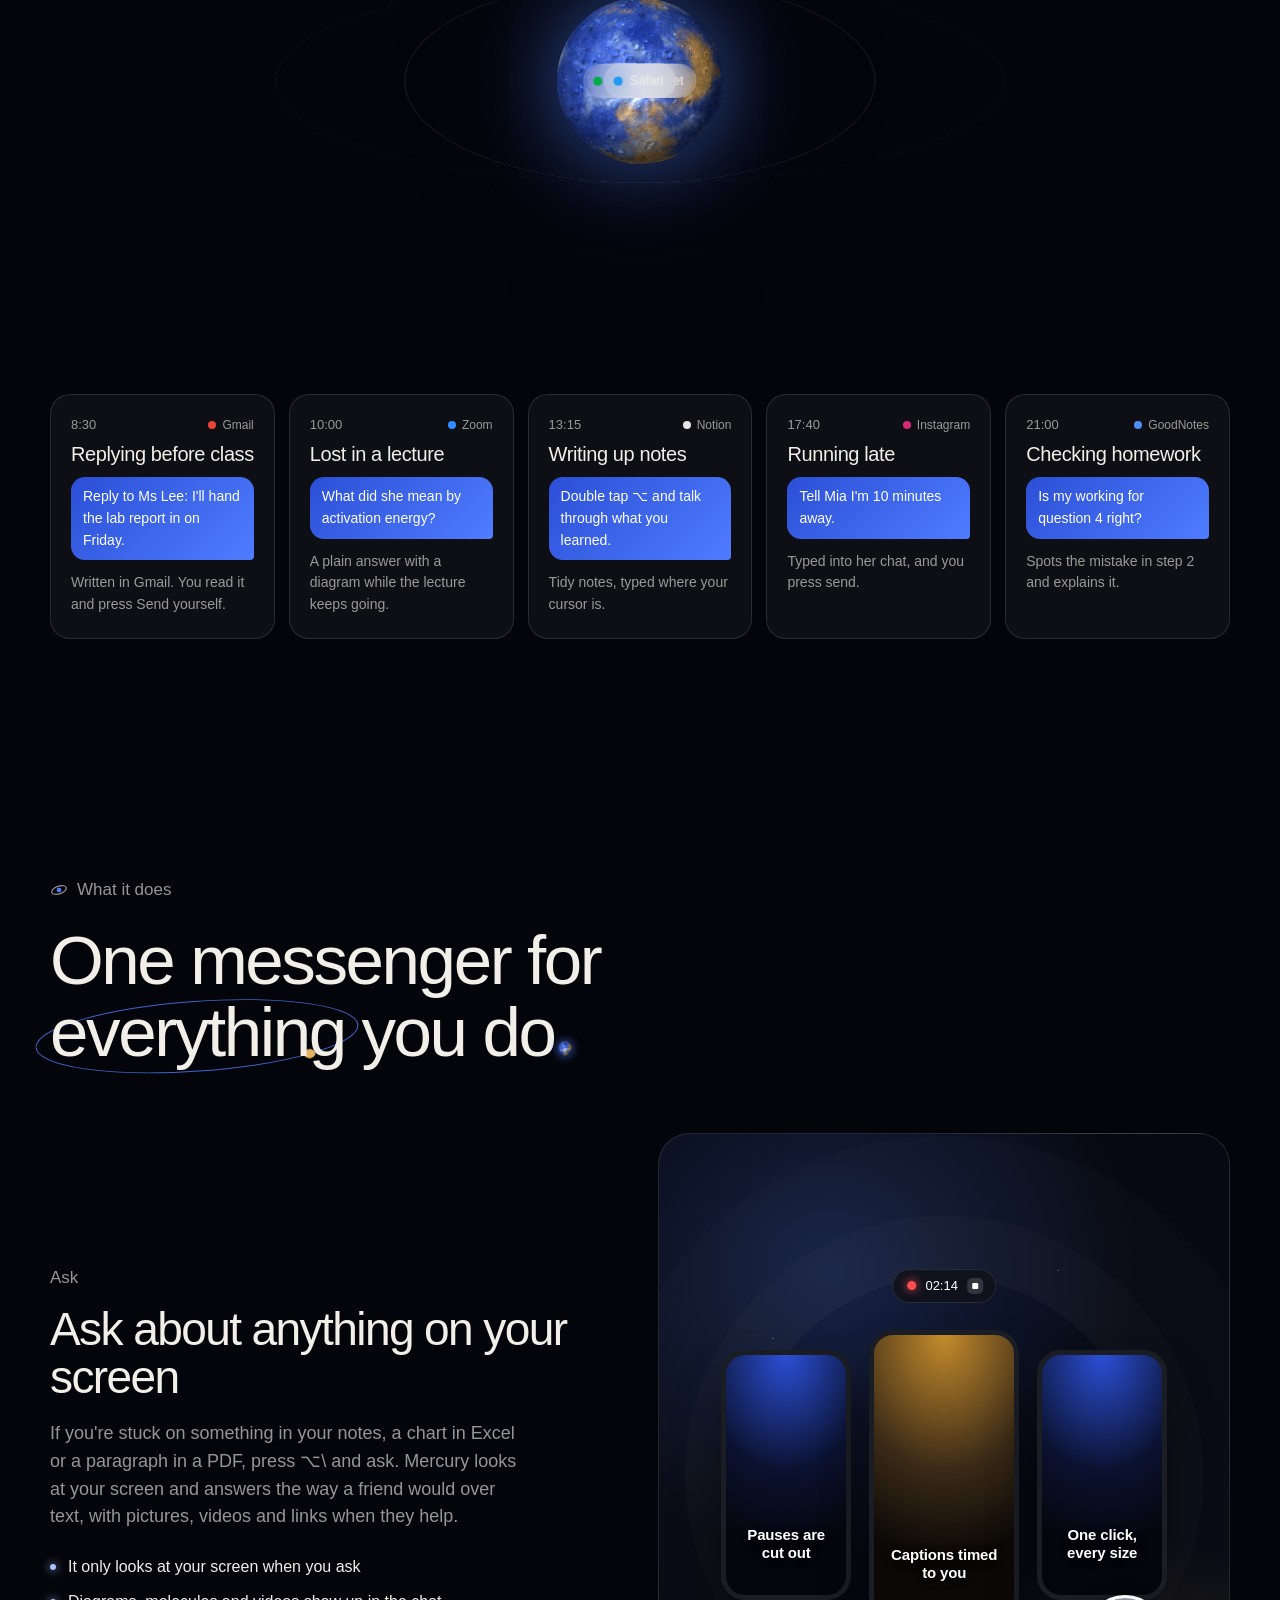
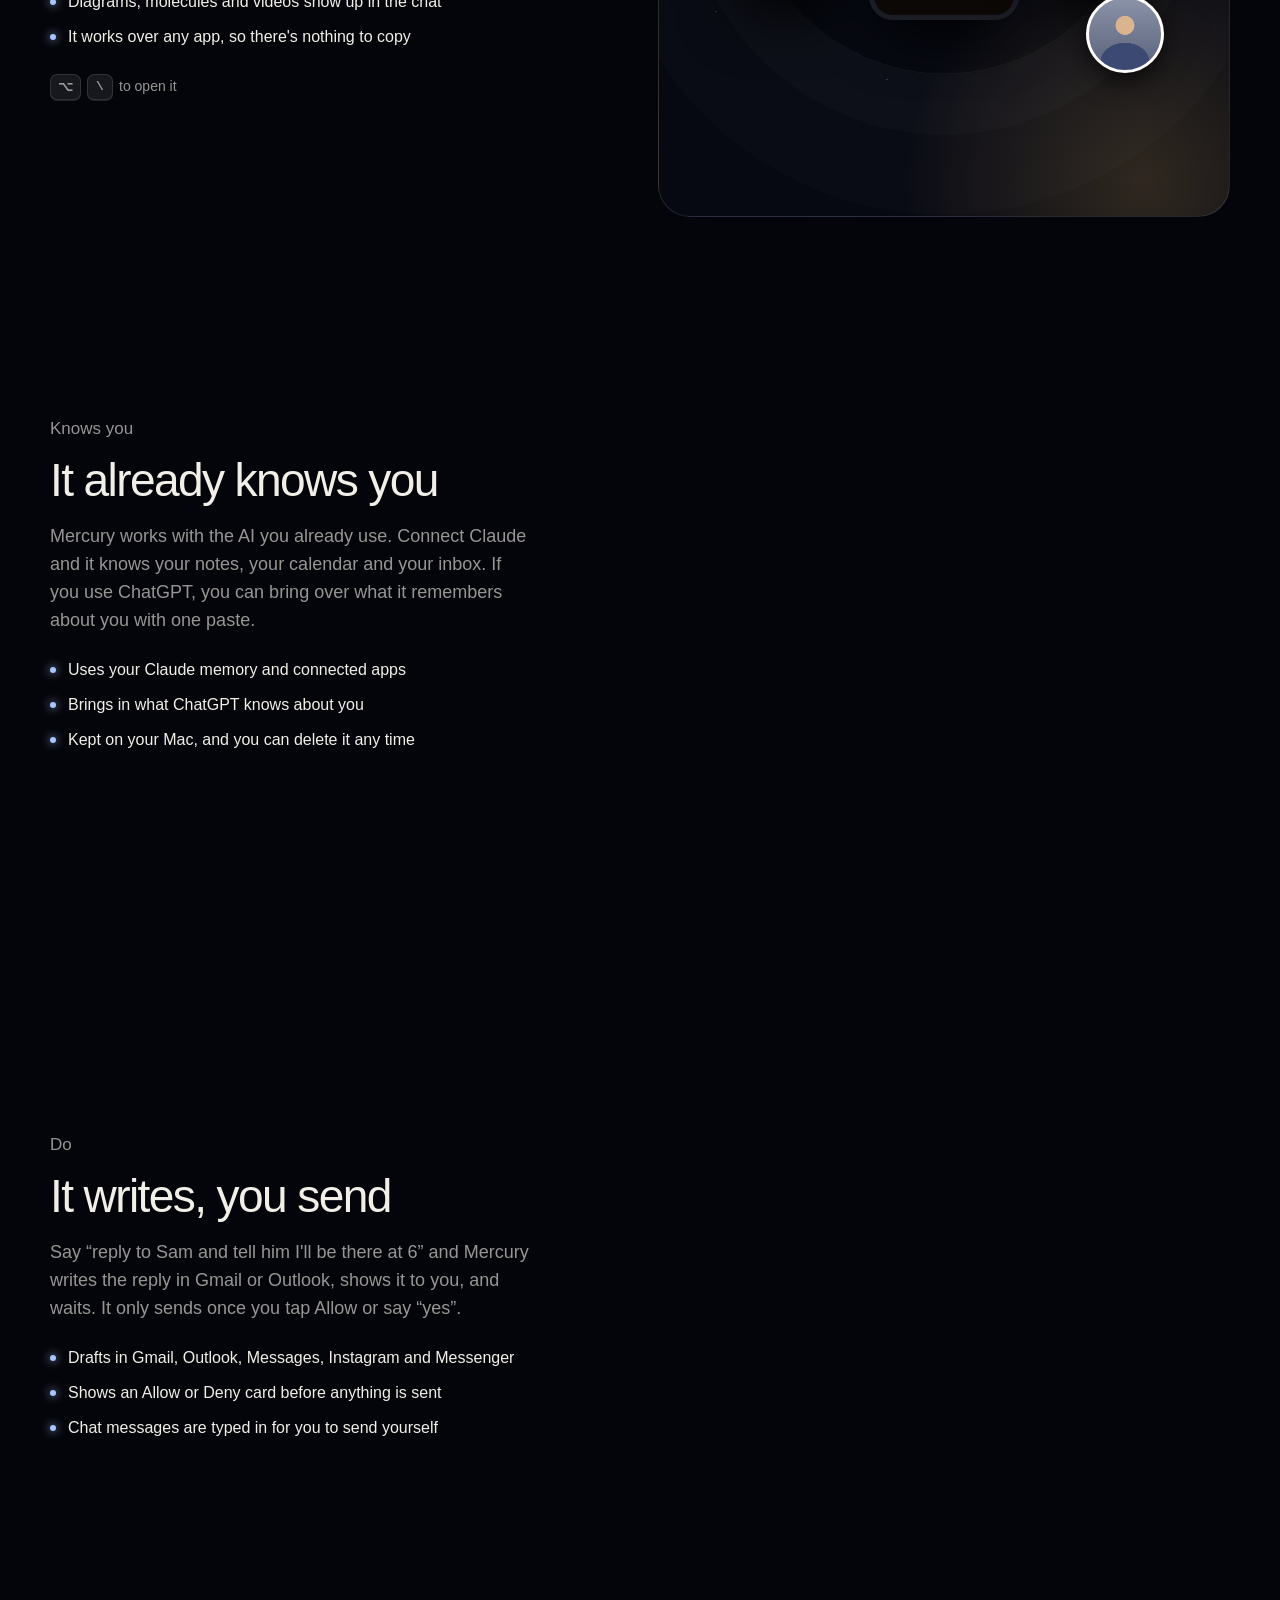
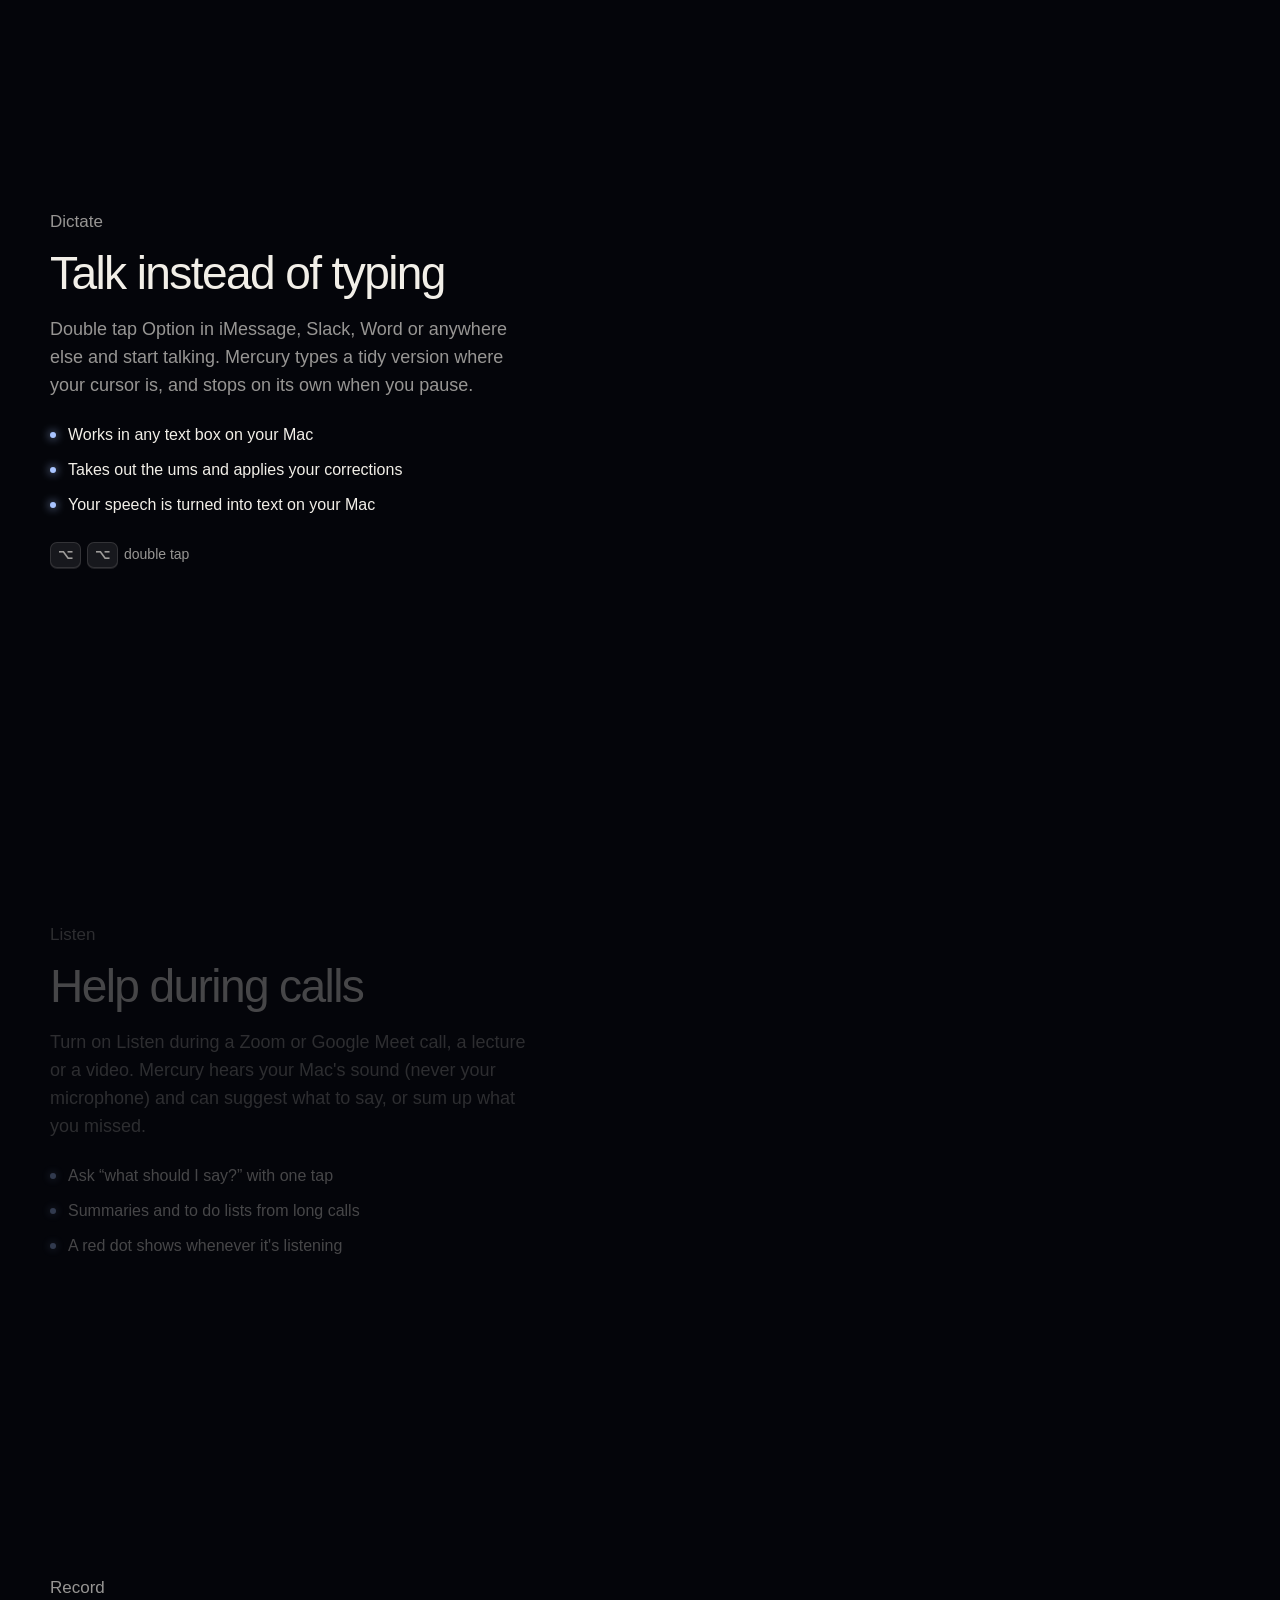
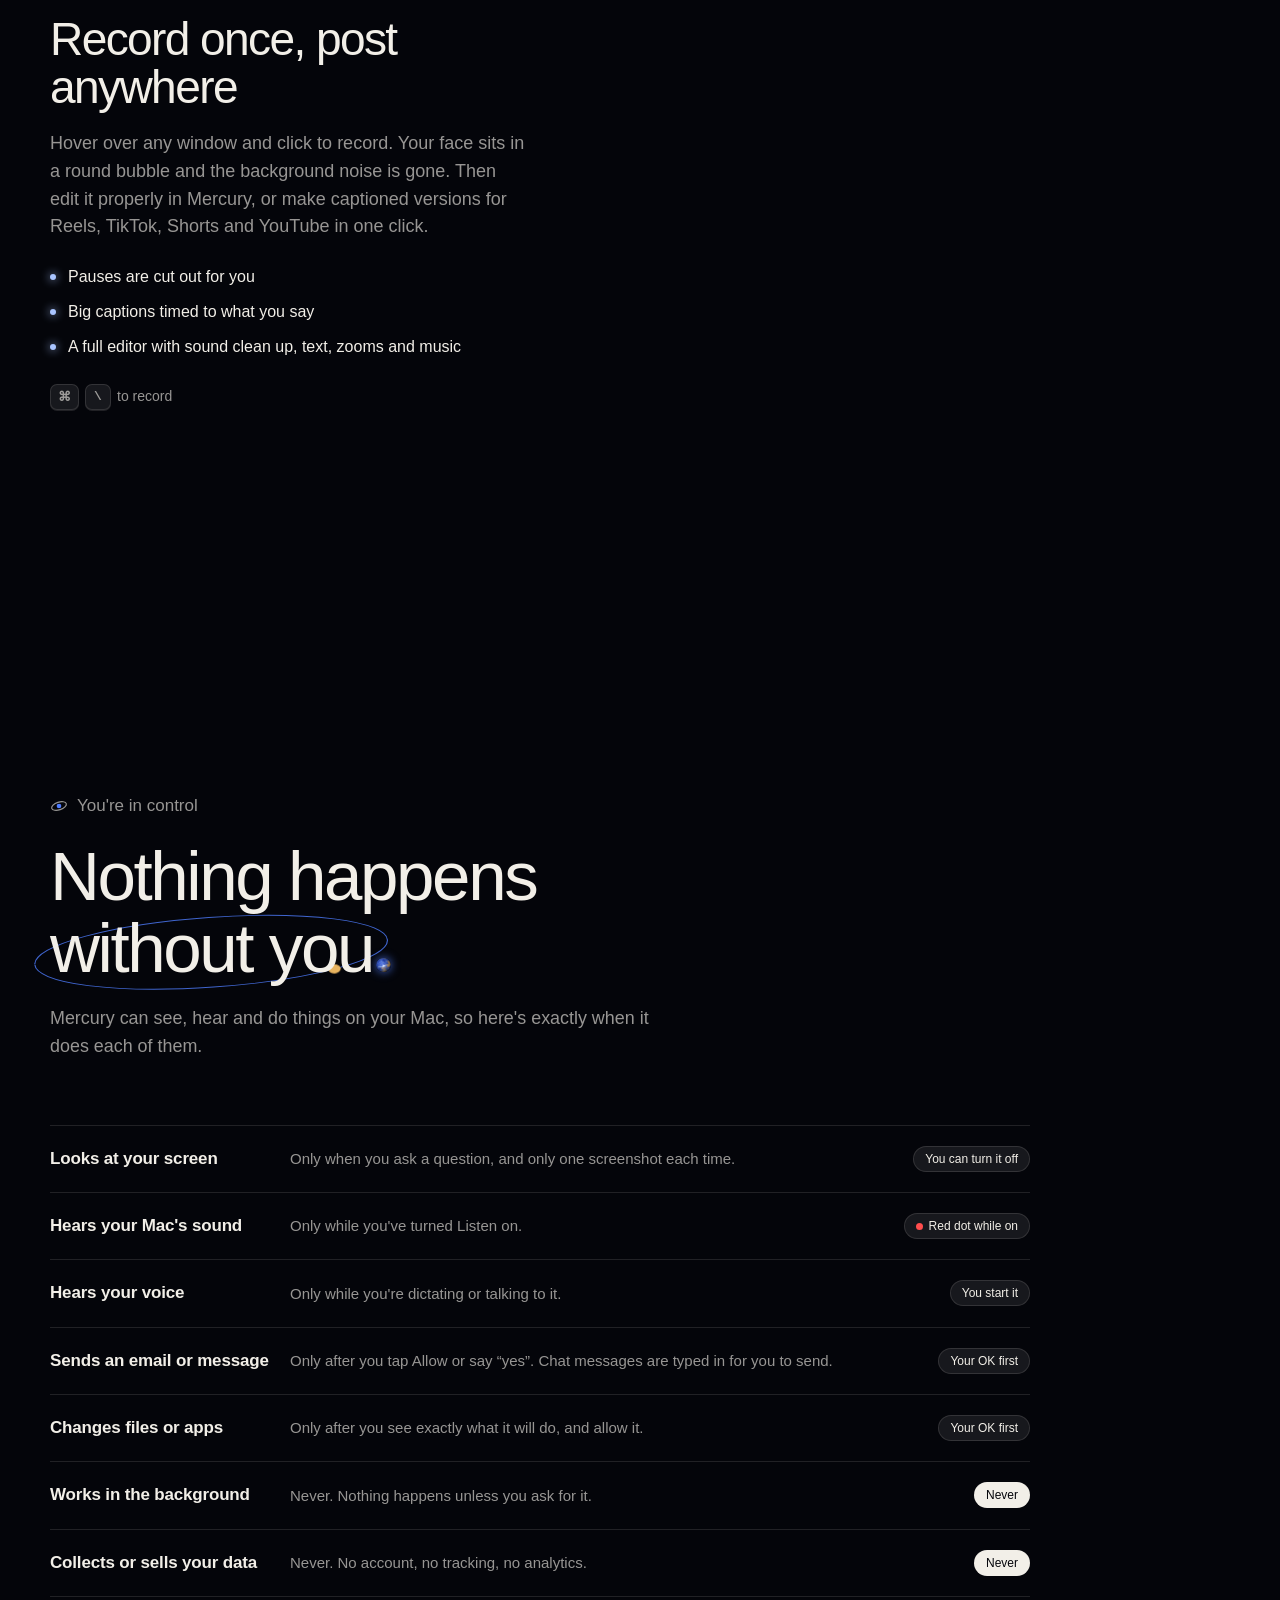
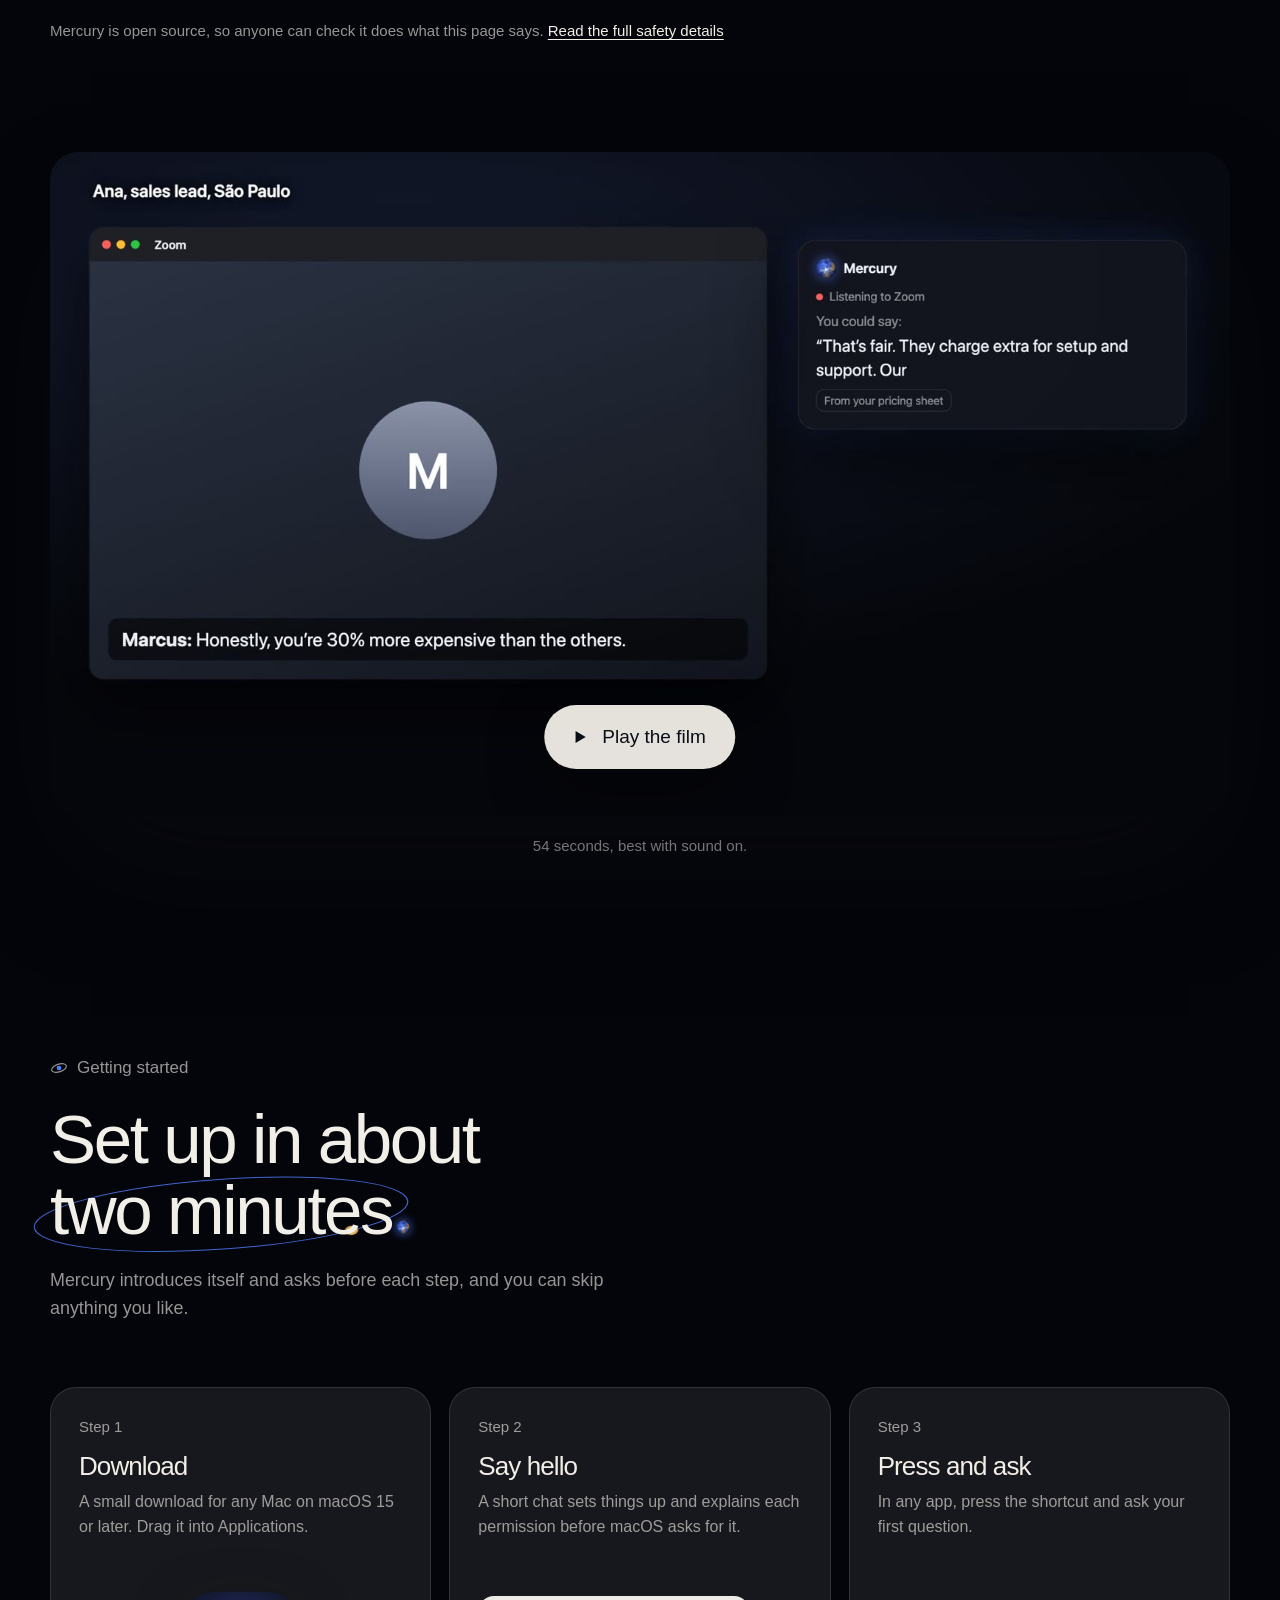
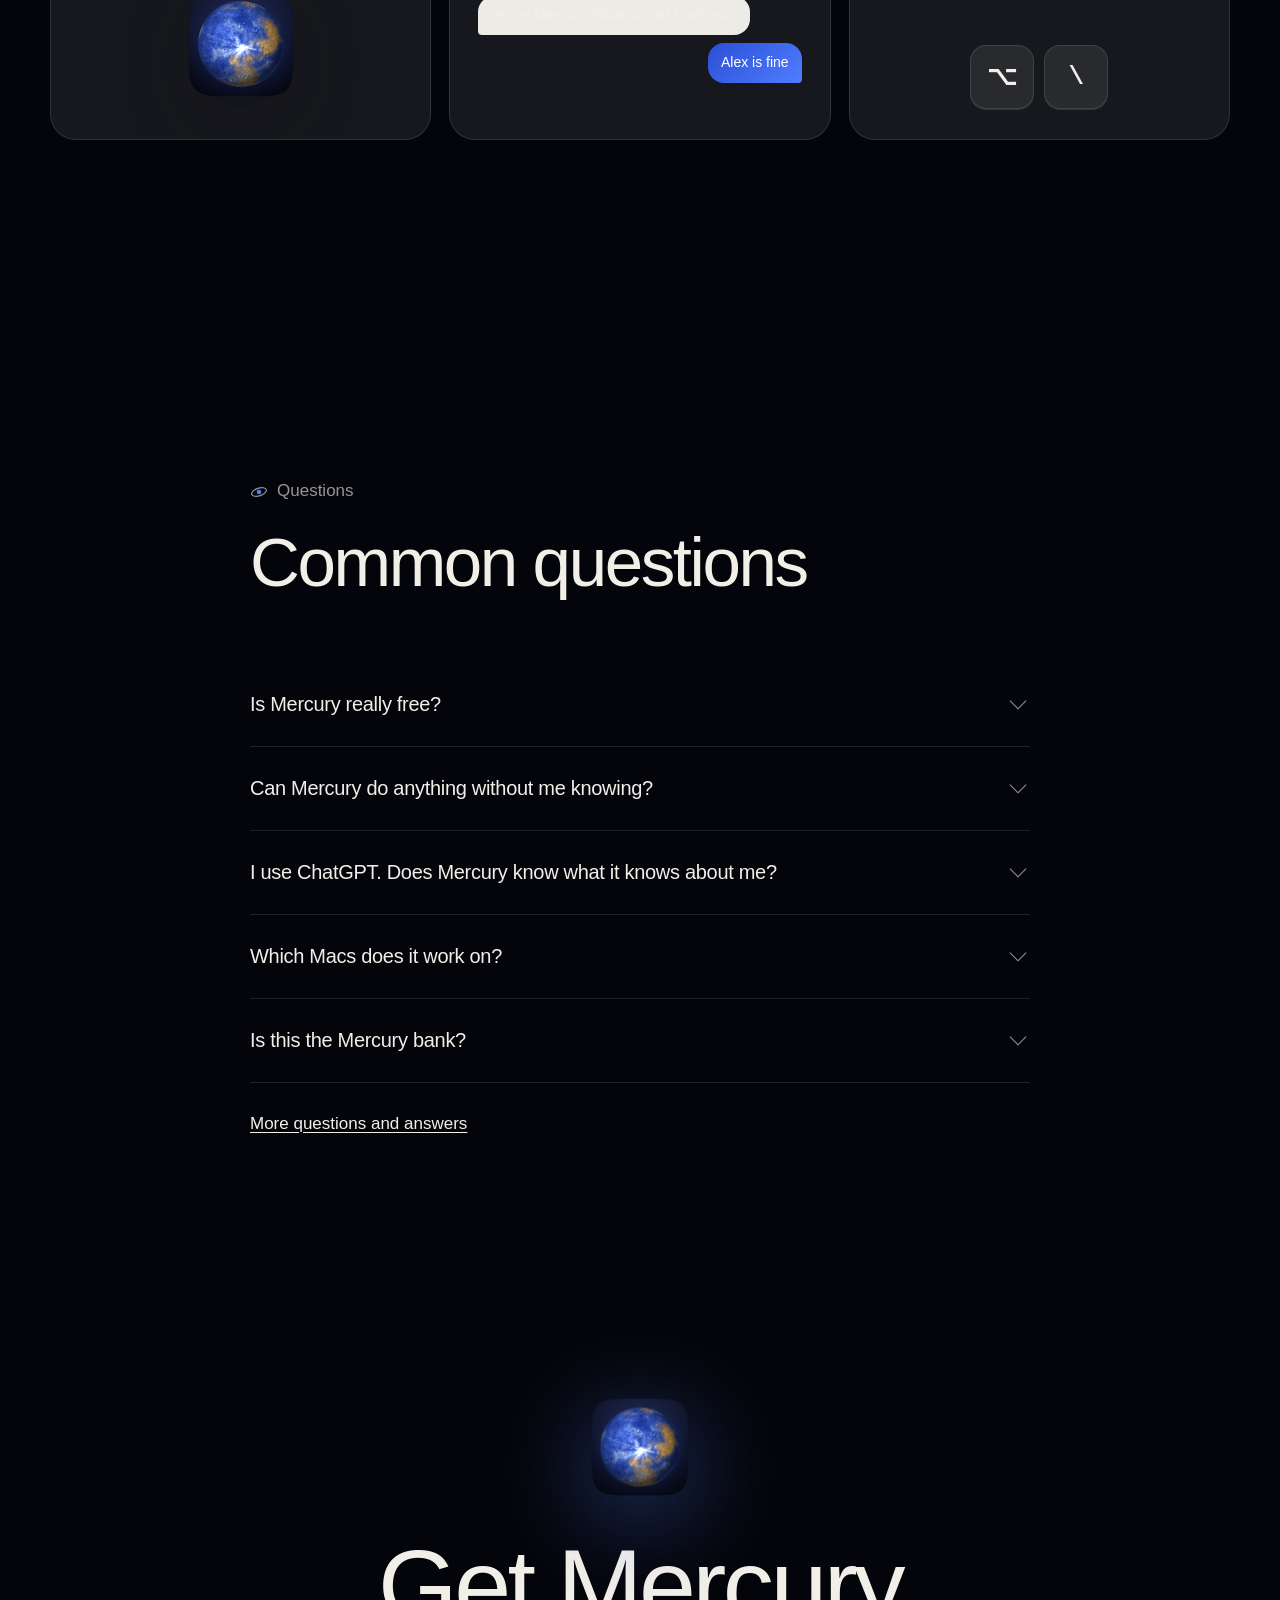
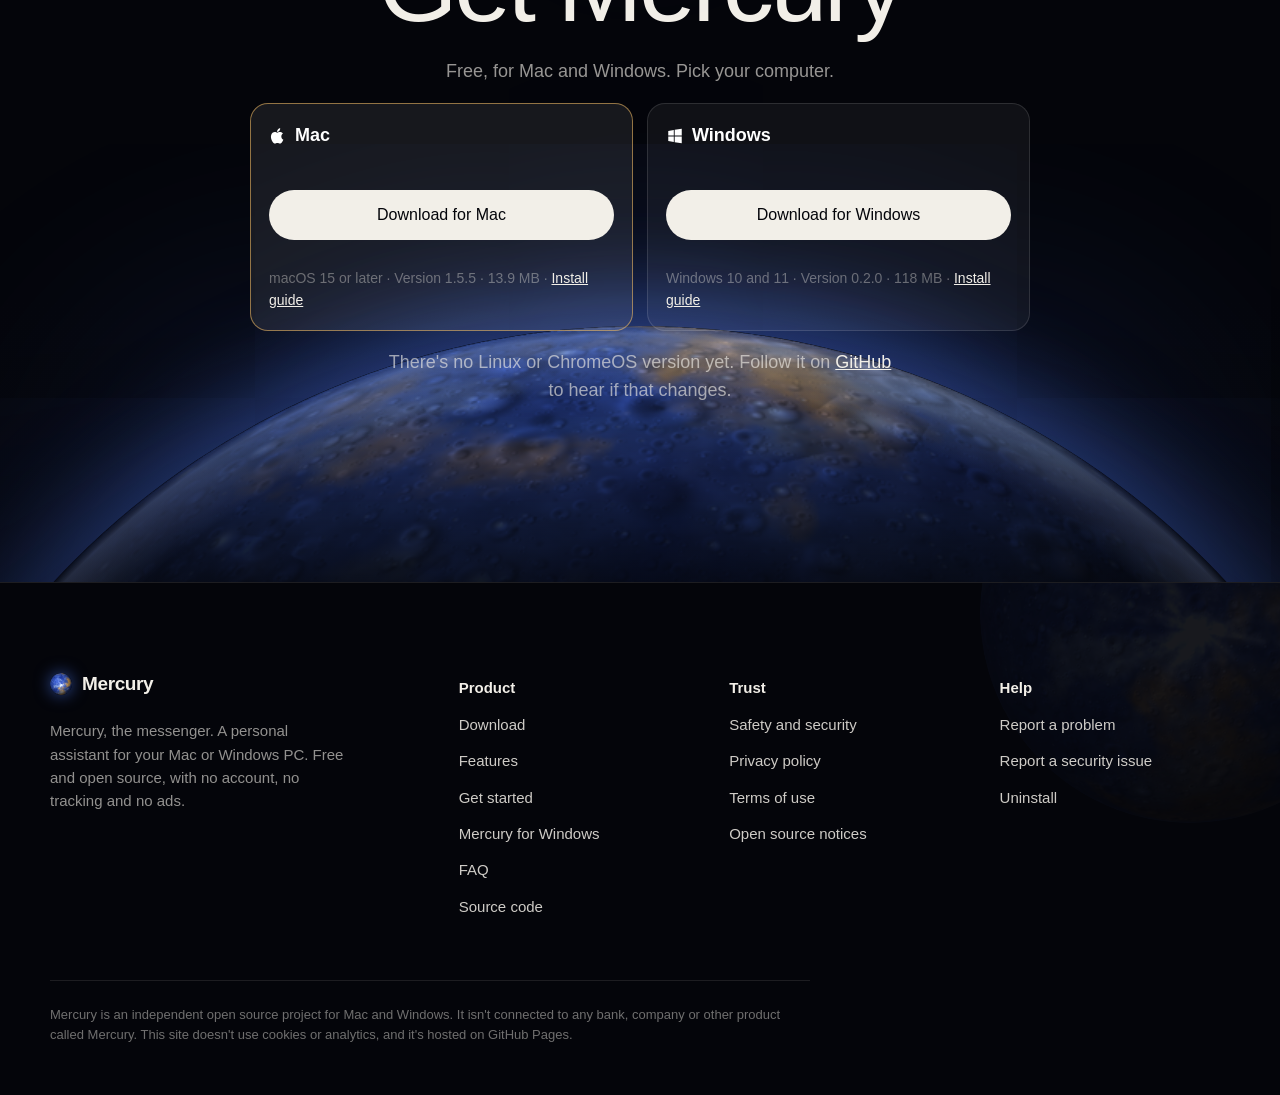
==== commit cb596065: "Site: Mercury for Windows 0.2.0, the same AI picker as the Mac, no more "does less than the Mac"" ====
--- a/docs/index.html
+++ b/docs/index.html
@@ -24,7 +24,7 @@
 <meta http-equiv="Content-Security-Policy" content="default-src 'self'; img-src 'self' data:; media-src 'self'; style-src 'self' 'unsafe-inline'; script-src 'self'; connect-src 'self'; base-uri 'self'; form-action 'none'">
 <link rel="icon" href="assets/favicon.png?v=2">
 <link rel="apple-touch-icon" href="assets/icon.png?v=2">
-<link rel="stylesheet" href="assets/style.css?v=20">
+<link rel="stylesheet" href="assets/style.css?v=21">
 </head>
 <body class="home">
 <header class="nav-shell">
@@ -46,8 +46,8 @@
 <span class="kicker"><svg class="orb" viewBox="0 0 20 20" aria-hidden="true"><ellipse cx="10" cy="10" rx="8.5" ry="4.2" transform="rotate(-18 10 10)"/><circle cx="10" cy="10" r="2.6"/></svg>Mercury, the messenger</span>
 <h1>The personal assistant <br>that lives on <span class="ringed">your desktop<svg class="ring" viewBox="0 0 200 60" preserveAspectRatio="none" aria-hidden="true"><path d="M4,30 a96,26 0 1,0 192,0 a96,26 0 1,0 -192,0" pathLength="1"/><circle class="moon" r="3.4"><animateMotion dur="11s" repeatCount="indefinite" path="M4,30 a96,26 0 1,0 192,0 a96,26 0 1,0 -192,0"/></circle></svg></span><span class="pdot">.</span></h1>
 <p class="lede">In the old stories, Mercury carried messages for the gods. Now it runs errands on your Mac or Windows PC, and checks with you before anything goes out.</p>
-<div class="actions dl2"><a class="btn primary" data-release="url" data-mac-download data-first="mac" href="https://github.com/HarryNGU/mercury/releases/latest"><svg viewBox="0 0 24 24" fill="currentColor"><path d="M16.4 12.6c0-2.6 2.1-3.8 2.2-3.9-1.2-1.8-3.1-2-3.7-2-1.6-.2-3.1.9-3.9.9-.8 0-2-.9-3.4-.9-1.7 0-3.3 1-4.2 2.6-1.8 3.1-.5 7.7 1.3 10.2.9 1.2 1.9 2.6 3.2 2.6 1.3-.1 1.8-.8 3.3-.8 1.6 0 2 .8 3.4.8 1.4 0 2.3-1.3 3.1-2.5 1-1.4 1.4-2.8 1.4-2.9-.1 0-2.7-1-2.7-4.1zM13.9 5c.7-.9 1.2-2 1-3.2-1 0-2.3.7-3 1.6-.7.8-1.3 2-1.1 3.1 1.1.1 2.3-.6 3.1-1.5z"/></svg>Download for Mac</a><a class="btn primary" href="https://github.com/HarryNGU/mercury/releases/download/windows-v0.1.3/Mercury-Setup-0.1.3.exe" data-win-download data-first="windows"><svg viewBox="0 0 24 24" fill="currentColor"><path d="M3 5.2 10.4 4v7.4H3zM11.6 3.8 21 2.4v9H11.6zM3 12.6h7.4V20L3 18.8zM11.6 12.6H21v9l-9.4-1.4z"/></svg>Download for Windows</a></div>
-<p class="meta">Free and open source. For macOS 15 or later, and Windows 10 and 11 (early test).</p>
+<div class="actions dl2"><a class="btn primary" data-release="url" data-mac-download data-first="mac" href="https://github.com/HarryNGU/mercury/releases/latest"><svg viewBox="0 0 24 24" fill="currentColor"><path d="M16.4 12.6c0-2.6 2.1-3.8 2.2-3.9-1.2-1.8-3.1-2-3.7-2-1.6-.2-3.1.9-3.9.9-.8 0-2-.9-3.4-.9-1.7 0-3.3 1-4.2 2.6-1.8 3.1-.5 7.7 1.3 10.2.9 1.2 1.9 2.6 3.2 2.6 1.3-.1 1.8-.8 3.3-.8 1.6 0 2 .8 3.4.8 1.4 0 2.3-1.3 3.1-2.5 1-1.4 1.4-2.8 1.4-2.9-.1 0-2.7-1-2.7-4.1zM13.9 5c.7-.9 1.2-2 1-3.2-1 0-2.3.7-3 1.6-.7.8-1.3 2-1.1 3.1 1.1.1 2.3-.6 3.1-1.5z"/></svg>Download for Mac</a><a class="btn primary" href="https://github.com/HarryNGU/mercury/releases/download/windows-v0.2.0/Mercury-Setup-0.2.0.exe" data-win-download data-first="windows"><svg viewBox="0 0 24 24" fill="currentColor"><path d="M3 5.2 10.4 4v7.4H3zM11.6 3.8 21 2.4v9H11.6zM3 12.6h7.4V20L3 18.8zM11.6 12.6H21v9l-9.4-1.4z"/></svg>Download for Windows</a></div>
+<p class="meta">Free and open source. For macOS 15 or later, and Windows 10 and 11.</p>
 </div>
 <div class="meet" aria-hidden="true"><span class="kicker"><svg class="orb" viewBox="0 0 20 20" aria-hidden="true"><ellipse cx="10" cy="10" rx="8.5" ry="4.2" transform="rotate(-18 10 10)"/><circle cx="10" cy="10" r="2.6"/></svg>Meet Mercury</span><p>Small enough to stay out of your way.<br>Clever enough to help with anything on your screen.</p></div>
 <div class="laptop" aria-hidden="true"><div class="bezel"><i class="notch"></i></div><div class="base"><i></i></div></div>
@@ -133,7 +133,7 @@
 <details><summary>Is Mercury really free?</summary><p>Yes. It's open source, with no paid version and no ads. The assistant uses an AI you bring yourself (your Claude plan or your own API key).</p></details>
 <details><summary>Can Mercury do anything without me knowing?</summary><p>No. It only looks, listens or does something when you ask. A red dot shows while it's listening, and anything that sends or changes something waits for you to press Allow.</p></details>
 <details><summary>I use ChatGPT. Does Mercury know what it knows about me?</summary><p>You can bring it over. Mercury gives you a short prompt to paste into ChatGPT, and you paste the answer back. It's saved on your Mac and you can delete it any time. Mercury's answers themselves come from Claude.</p></details>
-<details><summary>Which Macs does it work on?</summary><p>Any Mac on macOS 15 Sequoia or later, with Apple silicon or Intel. There's also an <a href="windows.html">early test version for Windows 10 and 11</a>, and no phone version yet.</p></details>
+<details><summary>Which Macs does it work on?</summary><p>Any Mac on macOS 15 Sequoia or later, with Apple silicon or Intel. Mercury also runs on <a href="windows.html">Windows 10 and 11</a>. There's no phone version yet.</p></details>
 <details><summary>Is this the Mercury bank?</summary><p>No. This Mercury is a free, open source assistant app for Mac and Windows, made by one person. It has nothing to do with any bank or company of the same name.</p></details>
 </div>
 <p class="more reveal"><a href="faq.html">More questions and answers</a></p>
@@ -144,14 +144,14 @@
 <p class="ws-lead">Three quick steps and Mercury is ready. Keep this open while you go.</p>
 <ol class="ws-list">
 <li><strong>If your browser asks, keep the file.</strong><span>Mercury is new, so browsers may say it isn't commonly downloaded. In <b>Edge</b>, click the three dots next to the file, then <b>Keep</b>, <b>Show more</b> and <b>Keep anyway</b>. In <b>Chrome</b>, click <b>Keep</b>.</span></li>
-<li><strong>Open <code>Mercury-Setup-0.1.3.exe</code></strong><span>Click it in your browser's downloads, or find it in your Downloads folder.</span></li>
+<li><strong>Open <code>Mercury-Setup-0.2.0.exe</code></strong><span>Click it in your browser's downloads, or find it in your Downloads folder.</span></li>
 <li><strong>Windows shows a blue box. Click More info, then Run anyway.</strong><span>Windows does this for any app it hasn't seen many times before.</span><div class="win-demo" aria-hidden="true">
 <figure><div class="ss"><b>Windows protected your PC</b><p>Microsoft Defender SmartScreen prevented an unrecognised app from starting.</p><span class="hl">More info</span><div class="ss-btns"><i>Don't run</i></div></div><figcaption>First, click <strong>More info</strong>.</figcaption></figure>
-<figure><div class="ss"><b>Windows protected your PC</b><p>App: Mercury-Setup-0.1.3.exe<br>Publisher: Unknown publisher</p><div class="ss-btns"><i class="hl">Run anyway</i><i>Don't run</i></div></div><figcaption>Then click <strong>Run anyway</strong>.</figcaption></figure>
+<figure><div class="ss"><b>Windows protected your PC</b><p>App: Mercury-Setup-0.2.0.exe<br>Publisher: Unknown publisher</p><div class="ss-btns"><i class="hl">Run anyway</i><i>Don't run</i></div></div><figcaption>Then click <strong>Run anyway</strong>.</figcaption></figure>
 </div></li>
 </ol>
-<p class="ws-done">Mercury then installs itself in seconds and opens. Pick the free AI and you're done. No account, no password.</p>
-<div class="ws-foot"><a href="https://github.com/HarryNGU/mercury/releases/download/windows-v0.1.3/Mercury-Setup-0.1.3.exe">Download didn't start? Try again</a><button class="btn primary small" data-close>Got it</button></div>
+<p class="ws-done">Mercury then installs itself in seconds and opens. Pick Mercury free, or connect the AI you already use, and you're done. No Mercury account, no password.</p>
+<div class="ws-foot"><a href="https://github.com/HarryNGU/mercury/releases/download/windows-v0.2.0/Mercury-Setup-0.2.0.exe">Download didn't start? Try again</a><button class="btn primary small" data-close>Got it</button></div>
 </dialog>
 <dialog class="wsteps" id="macSteps" aria-labelledby="macStepsTitle">
 <div class="ws-head"><h2 id="macStepsTitle">Your download has started</h2><button class="ws-x" data-close aria-label="Close">×</button></div>
@@ -176,7 +176,7 @@
 <p>Free, for Mac and Windows. Pick your computer.</p>
 <div class="dl2">
 <div class="dlcard" data-first="mac"><b><svg viewBox="0 0 24 24" fill="currentColor"><path d="M16.4 12.6c0-2.6 2.1-3.8 2.2-3.9-1.2-1.8-3.1-2-3.7-2-1.6-.2-3.1.9-3.9.9-.8 0-2-.9-3.4-.9-1.7 0-3.3 1-4.2 2.6-1.8 3.1-.5 7.7 1.3 10.2.9 1.2 1.9 2.6 3.2 2.6 1.3-.1 1.8-.8 3.3-.8 1.6 0 2 .8 3.4.8 1.4 0 2.3-1.3 3.1-2.5 1-1.4 1.4-2.8 1.4-2.9-.1 0-2.7-1-2.7-4.1zM13.9 5c.7-.9 1.2-2 1-3.2-1 0-2.3.7-3 1.6-.7.8-1.3 2-1.1 3.1 1.1.1 2.3-.6 3.1-1.5z"/></svg>Mac</b><a class="btn primary" data-release="url" data-mac-download href="https://github.com/HarryNGU/mercury/releases/latest">Download for Mac</a><p class="fine">macOS 15 or later · Version <span data-release="version">1.4.3</span> · <span data-release="size">13.4 MB</span> · <a href="get-started.html">Install guide</a></p></div>
-<div class="dlcard" data-first="windows"><b><svg viewBox="0 0 24 24" fill="currentColor"><path d="M3 5.2 10.4 4v7.4H3zM11.6 3.8 21 2.4v9H11.6zM3 12.6h7.4V20L3 18.8zM11.6 12.6H21v9l-9.4-1.4z"/></svg>Windows</b><a class="btn primary" href="https://github.com/HarryNGU/mercury/releases/download/windows-v0.1.3/Mercury-Setup-0.1.3.exe" data-win-download>Download for Windows</a><p class="fine">Windows 10 and 11 · Early test, version 0.1.3 · 118 MB · <a href="windows.html">Install guide</a></p></div>
+<div class="dlcard" data-first="windows"><b><svg viewBox="0 0 24 24" fill="currentColor"><path d="M3 5.2 10.4 4v7.4H3zM11.6 3.8 21 2.4v9H11.6zM3 12.6h7.4V20L3 18.8zM11.6 12.6H21v9l-9.4-1.4z"/></svg>Windows</b><a class="btn primary" href="https://github.com/HarryNGU/mercury/releases/download/windows-v0.2.0/Mercury-Setup-0.2.0.exe" data-win-download>Download for Windows</a><p class="fine">Windows 10 and 11 · Version 0.2.0 · 118 MB · <a href="windows.html">Install guide</a></p></div>
 </div>
 </div>
 <div data-os="ios android" class="elsewhere" hidden><p>Mercury runs on a Mac or a Windows PC, not on phones. Open this page on your computer to download it.</p></div>
@@ -195,6 +195,6 @@
 </div>
 <p class="fine-print">Mercury is an independent open source project for Mac and Windows. It isn't connected to any bank, company or other product called Mercury. This site doesn't use cookies or analytics, and it's hosted on GitHub Pages.</p>
 </div></footer>
-<script src="assets/site.js?v=20"></script>
+<script src="assets/site.js?v=21"></script>
 </body>
 </html>
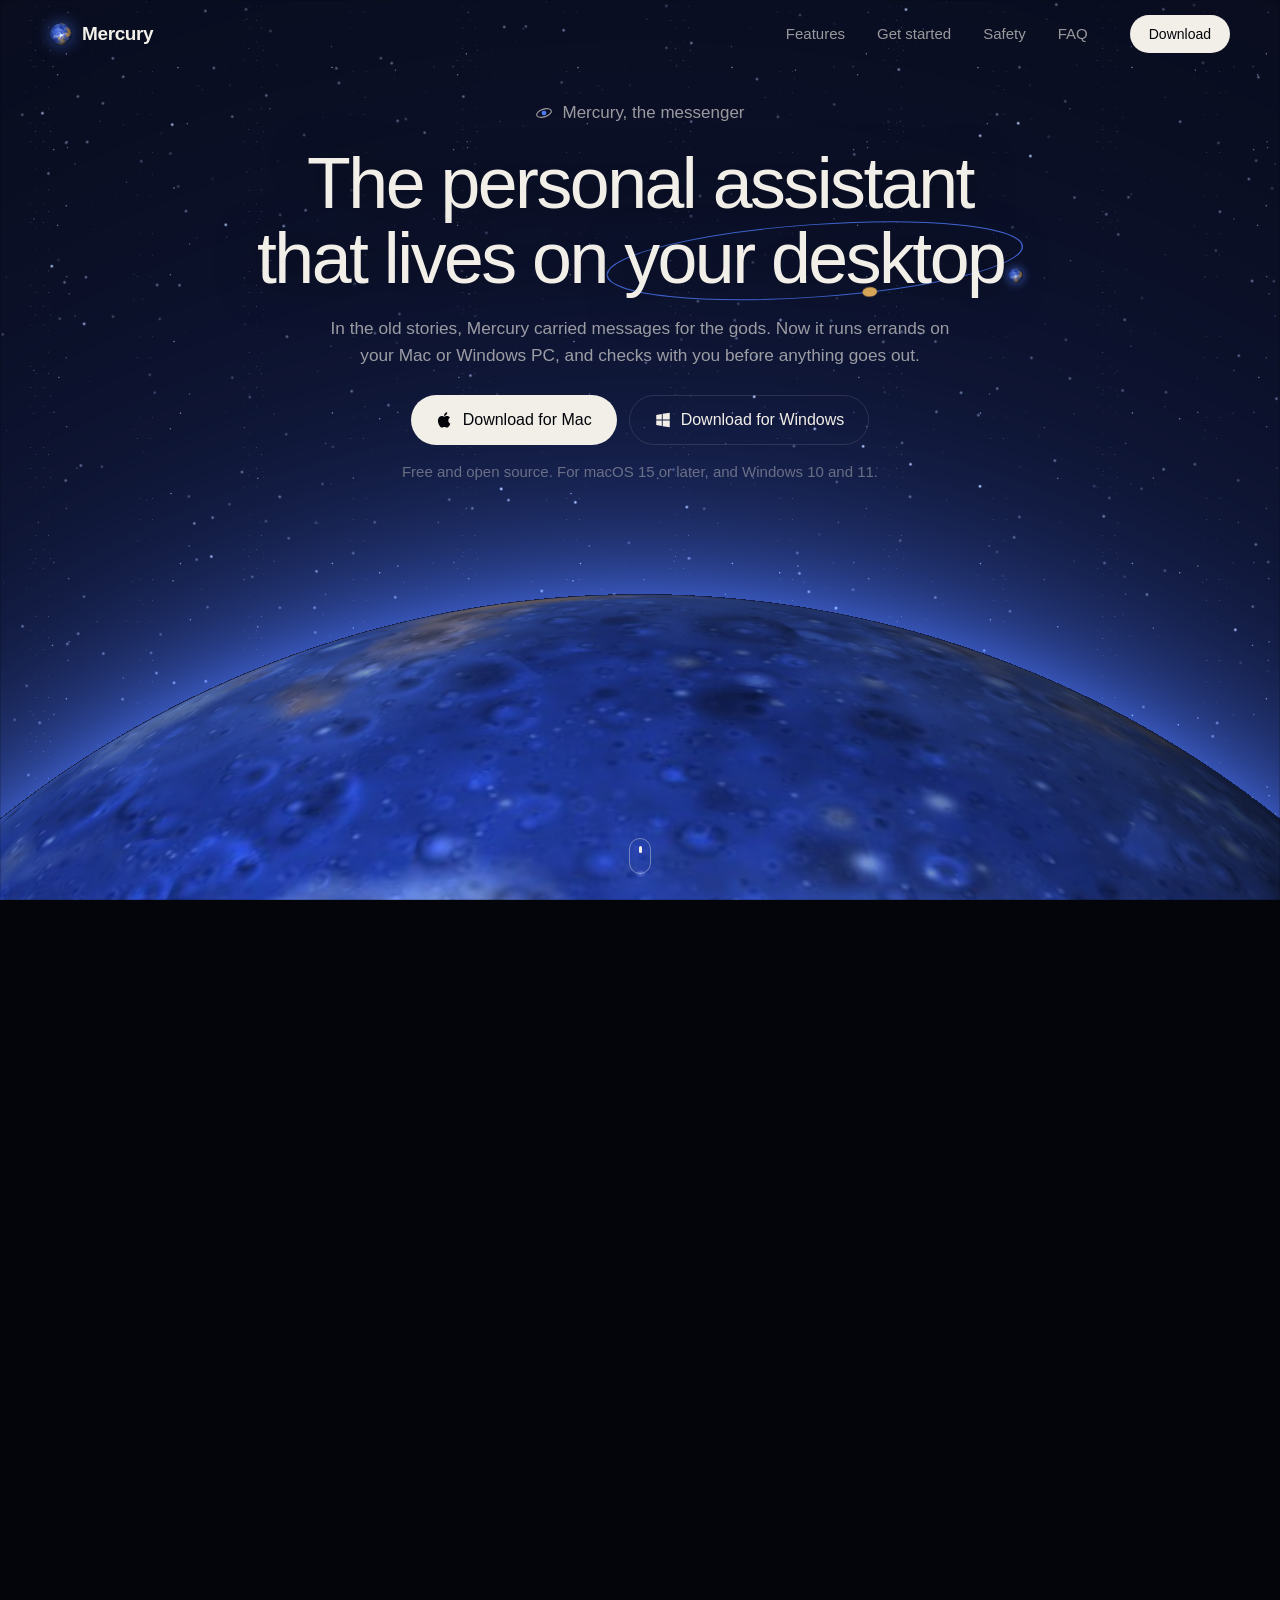
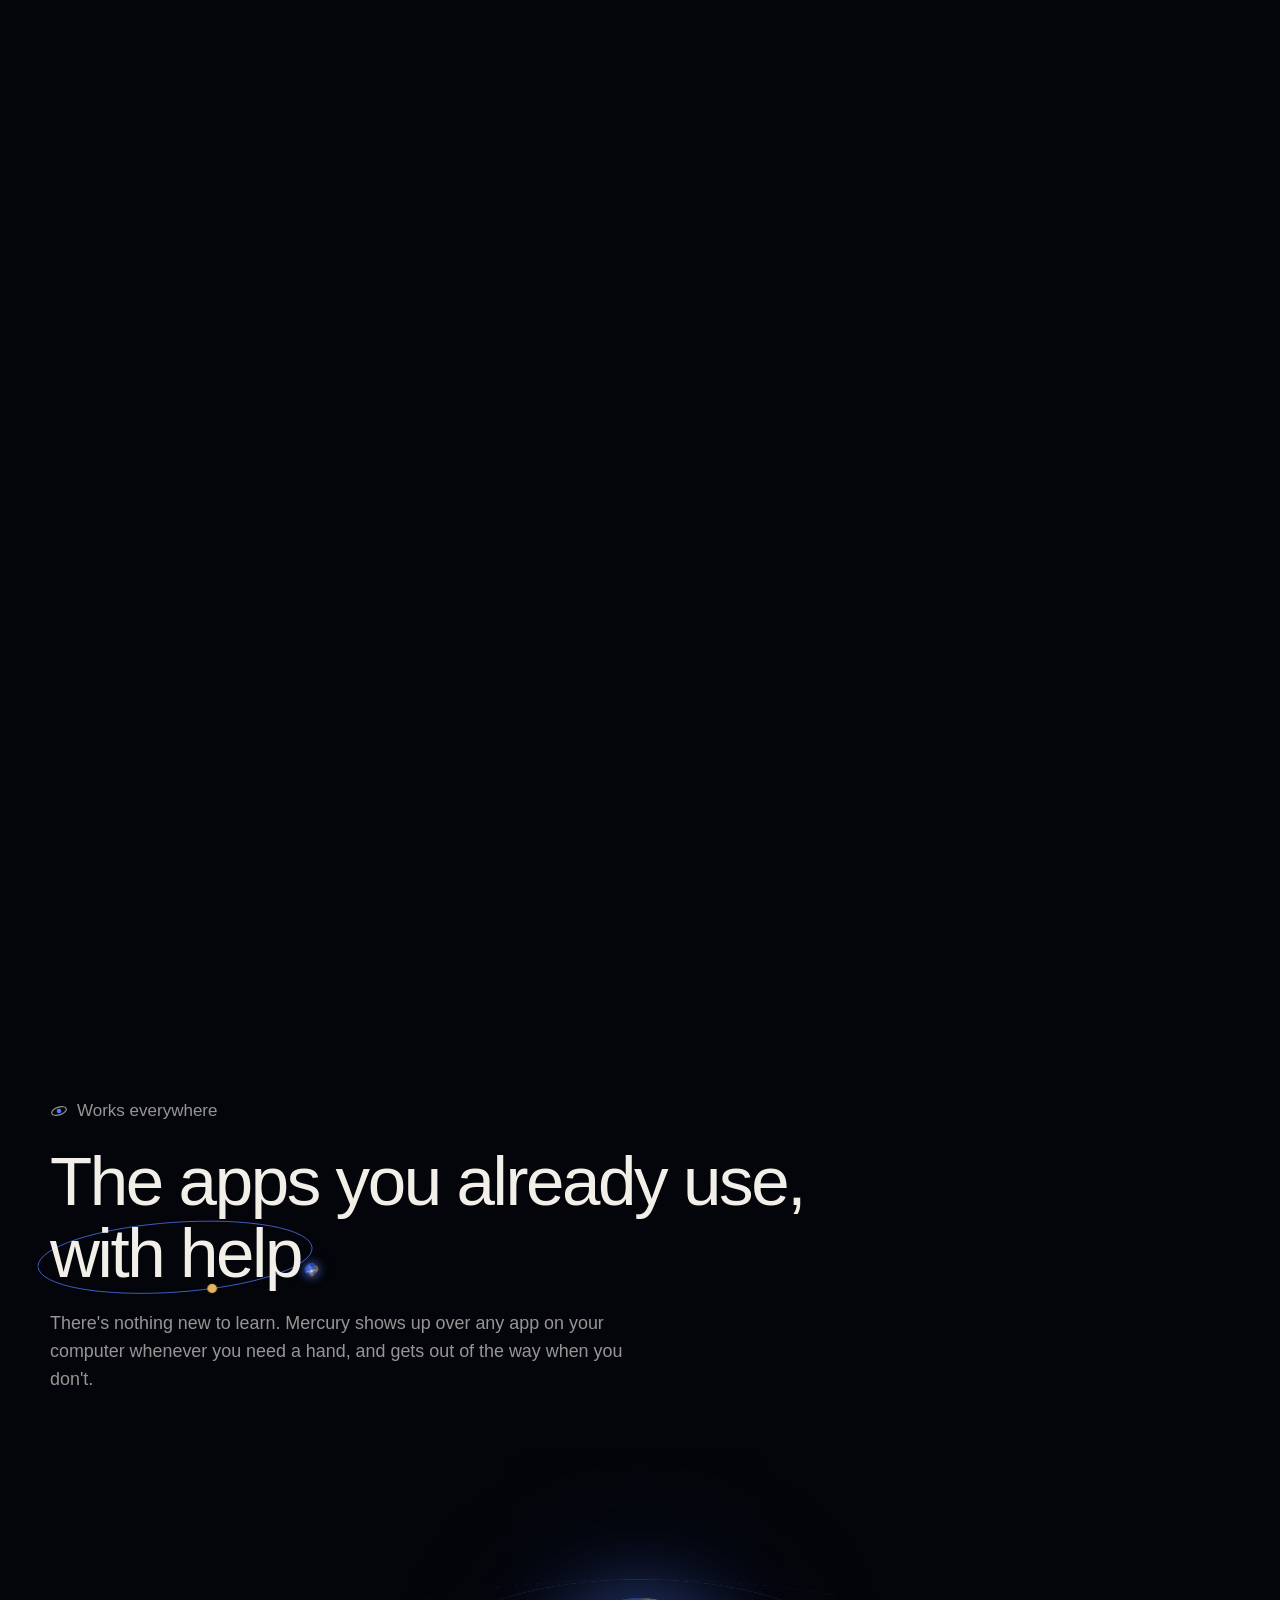
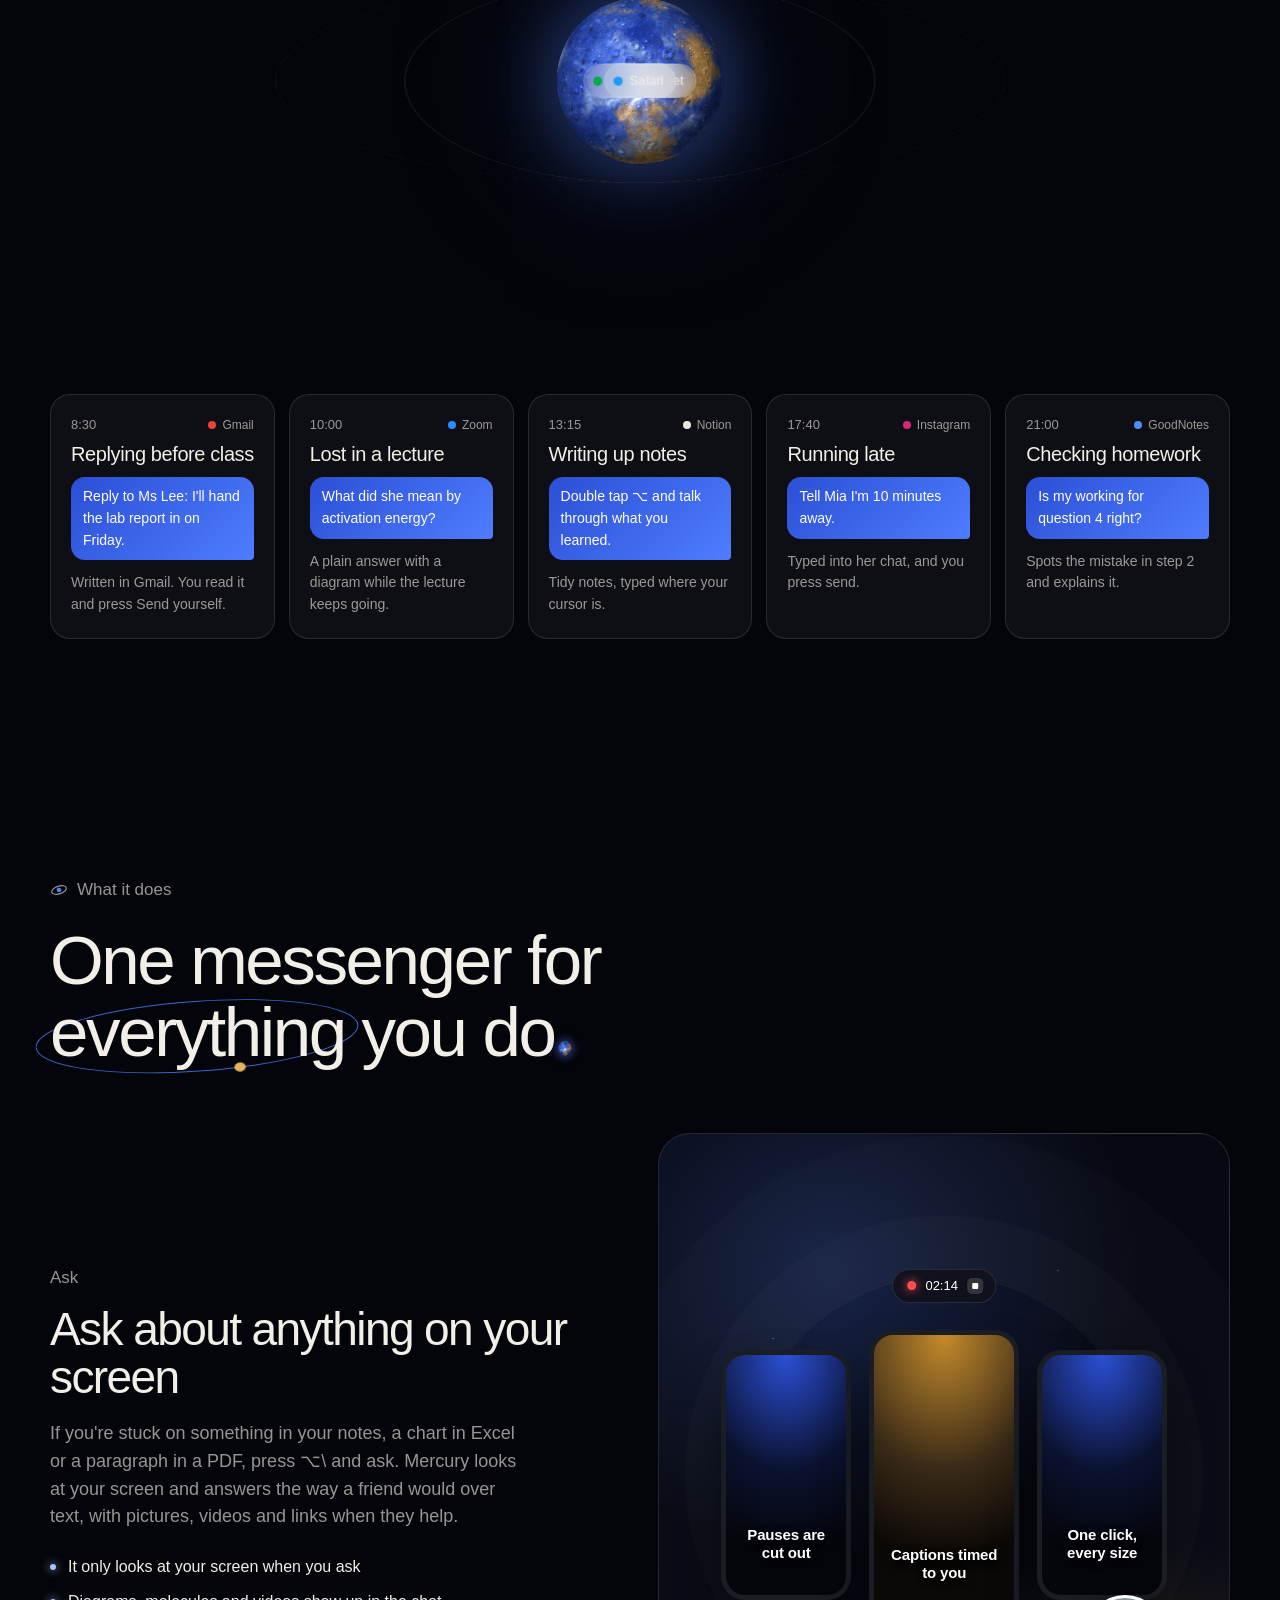
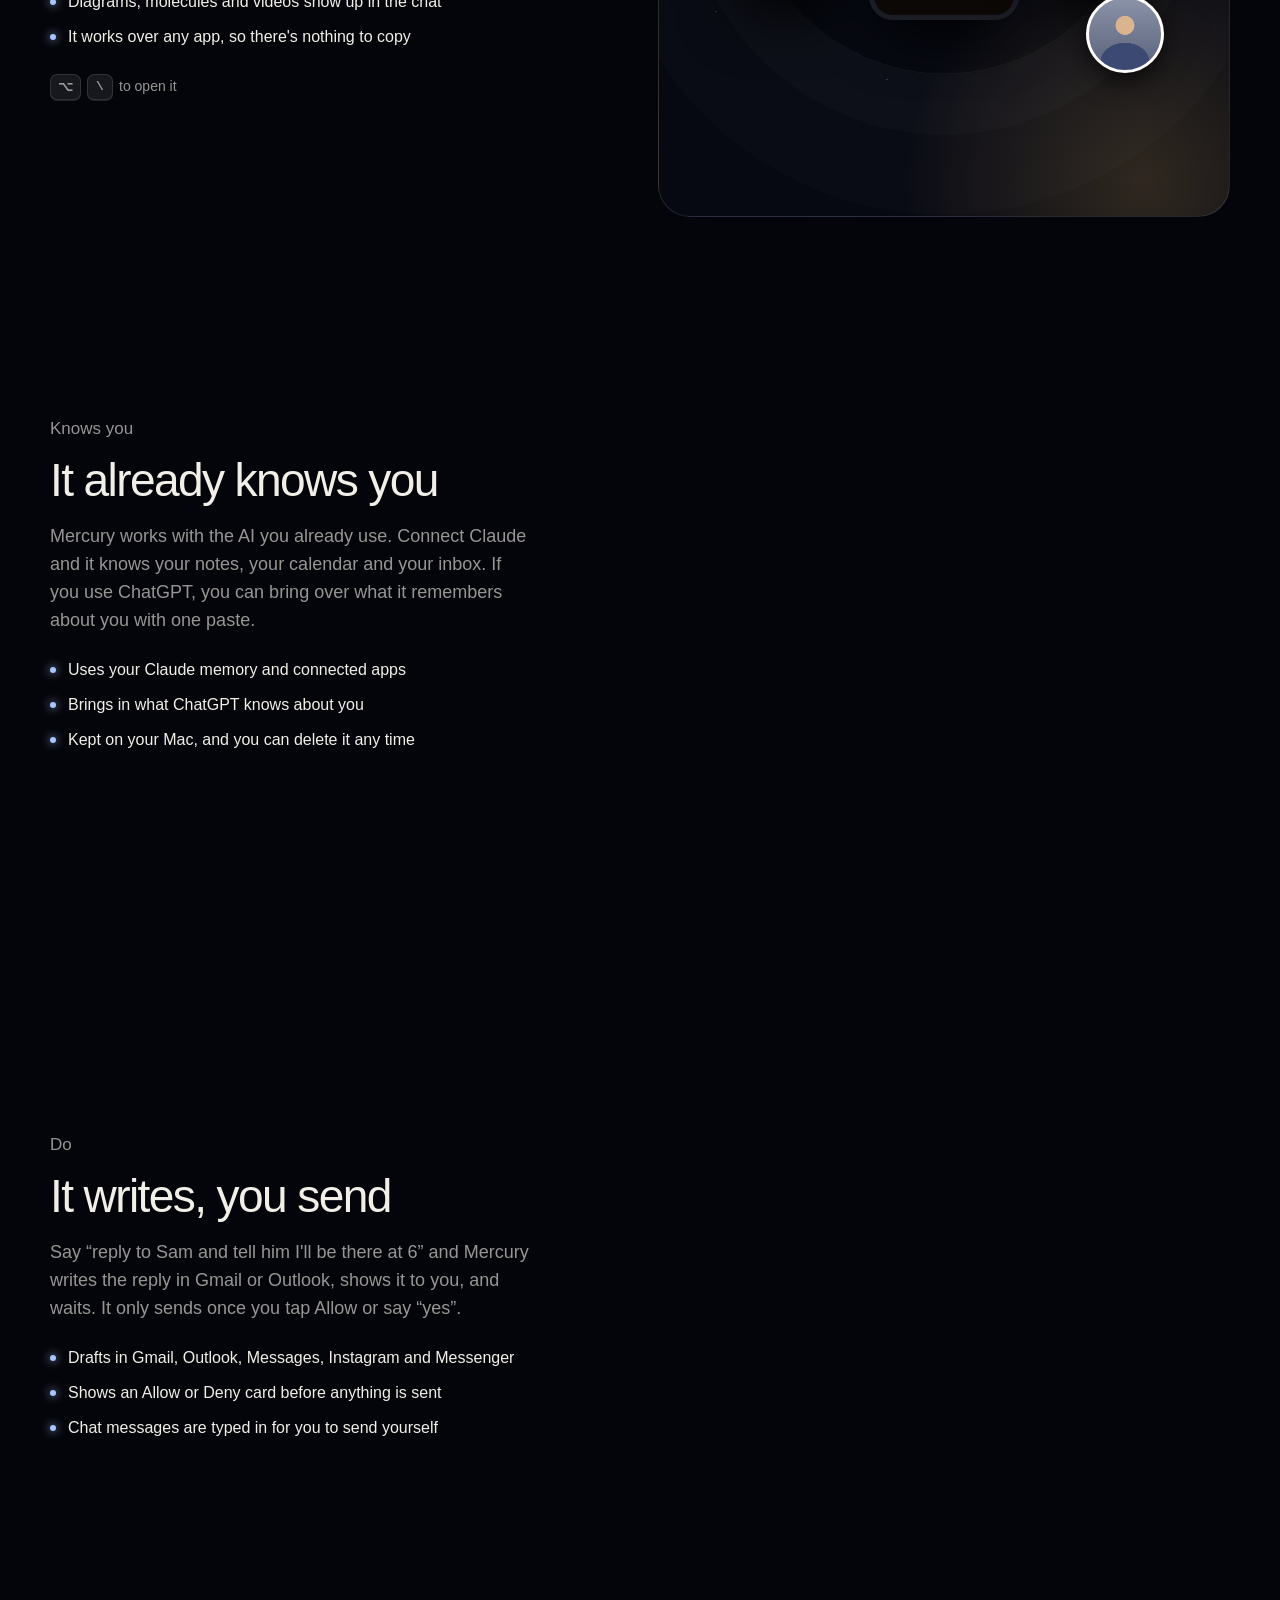
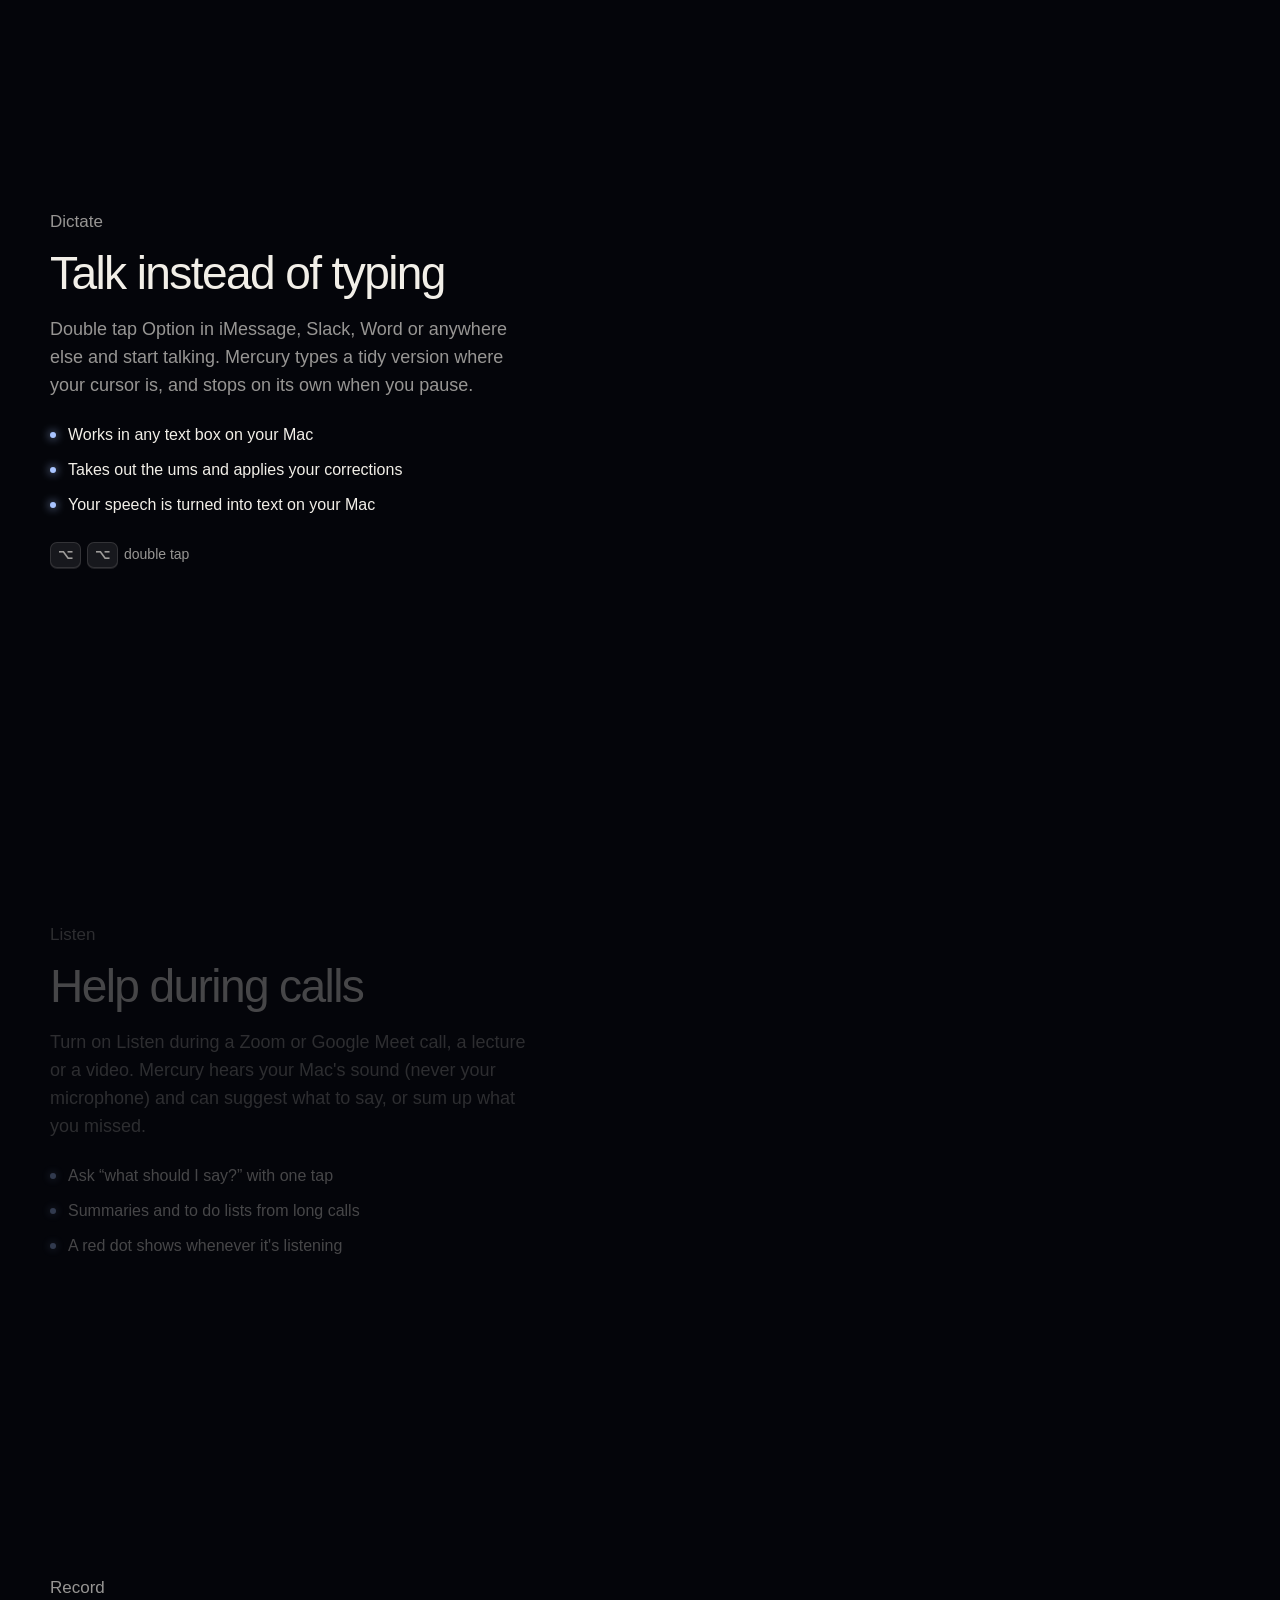
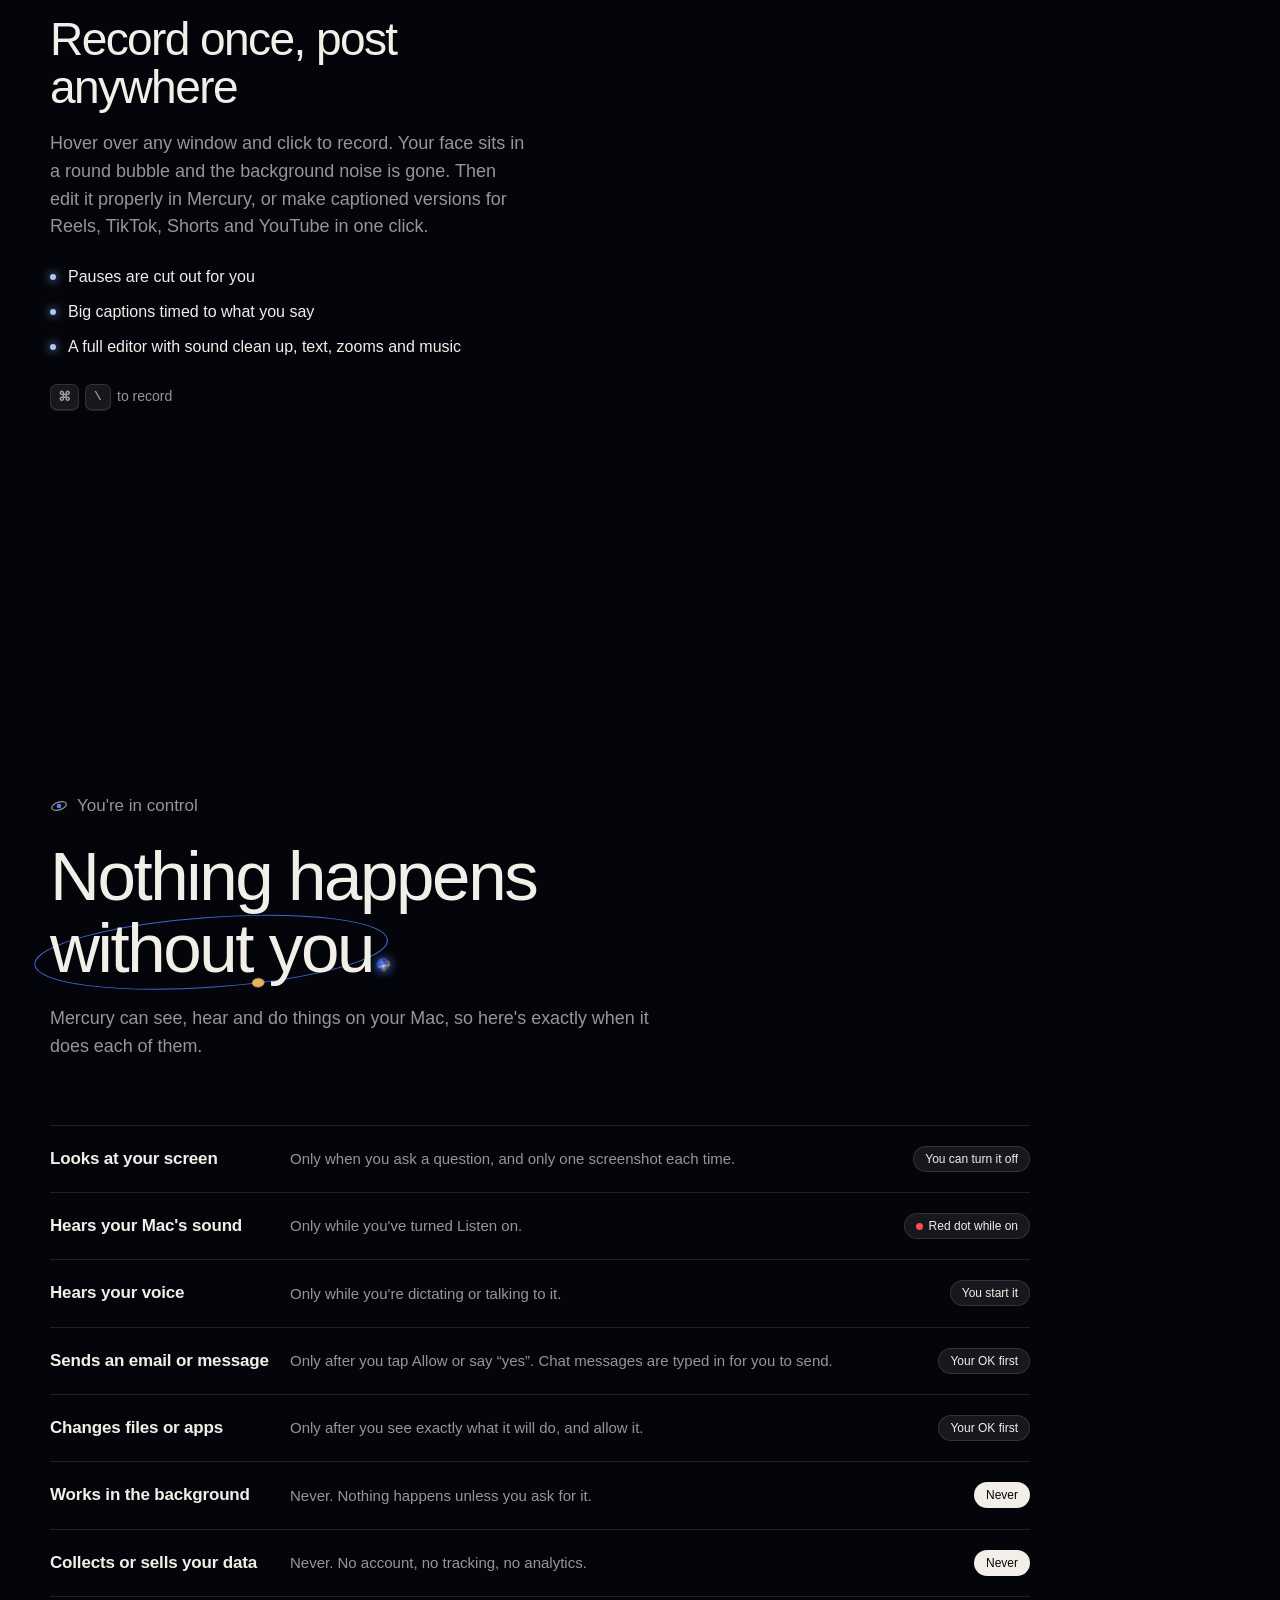
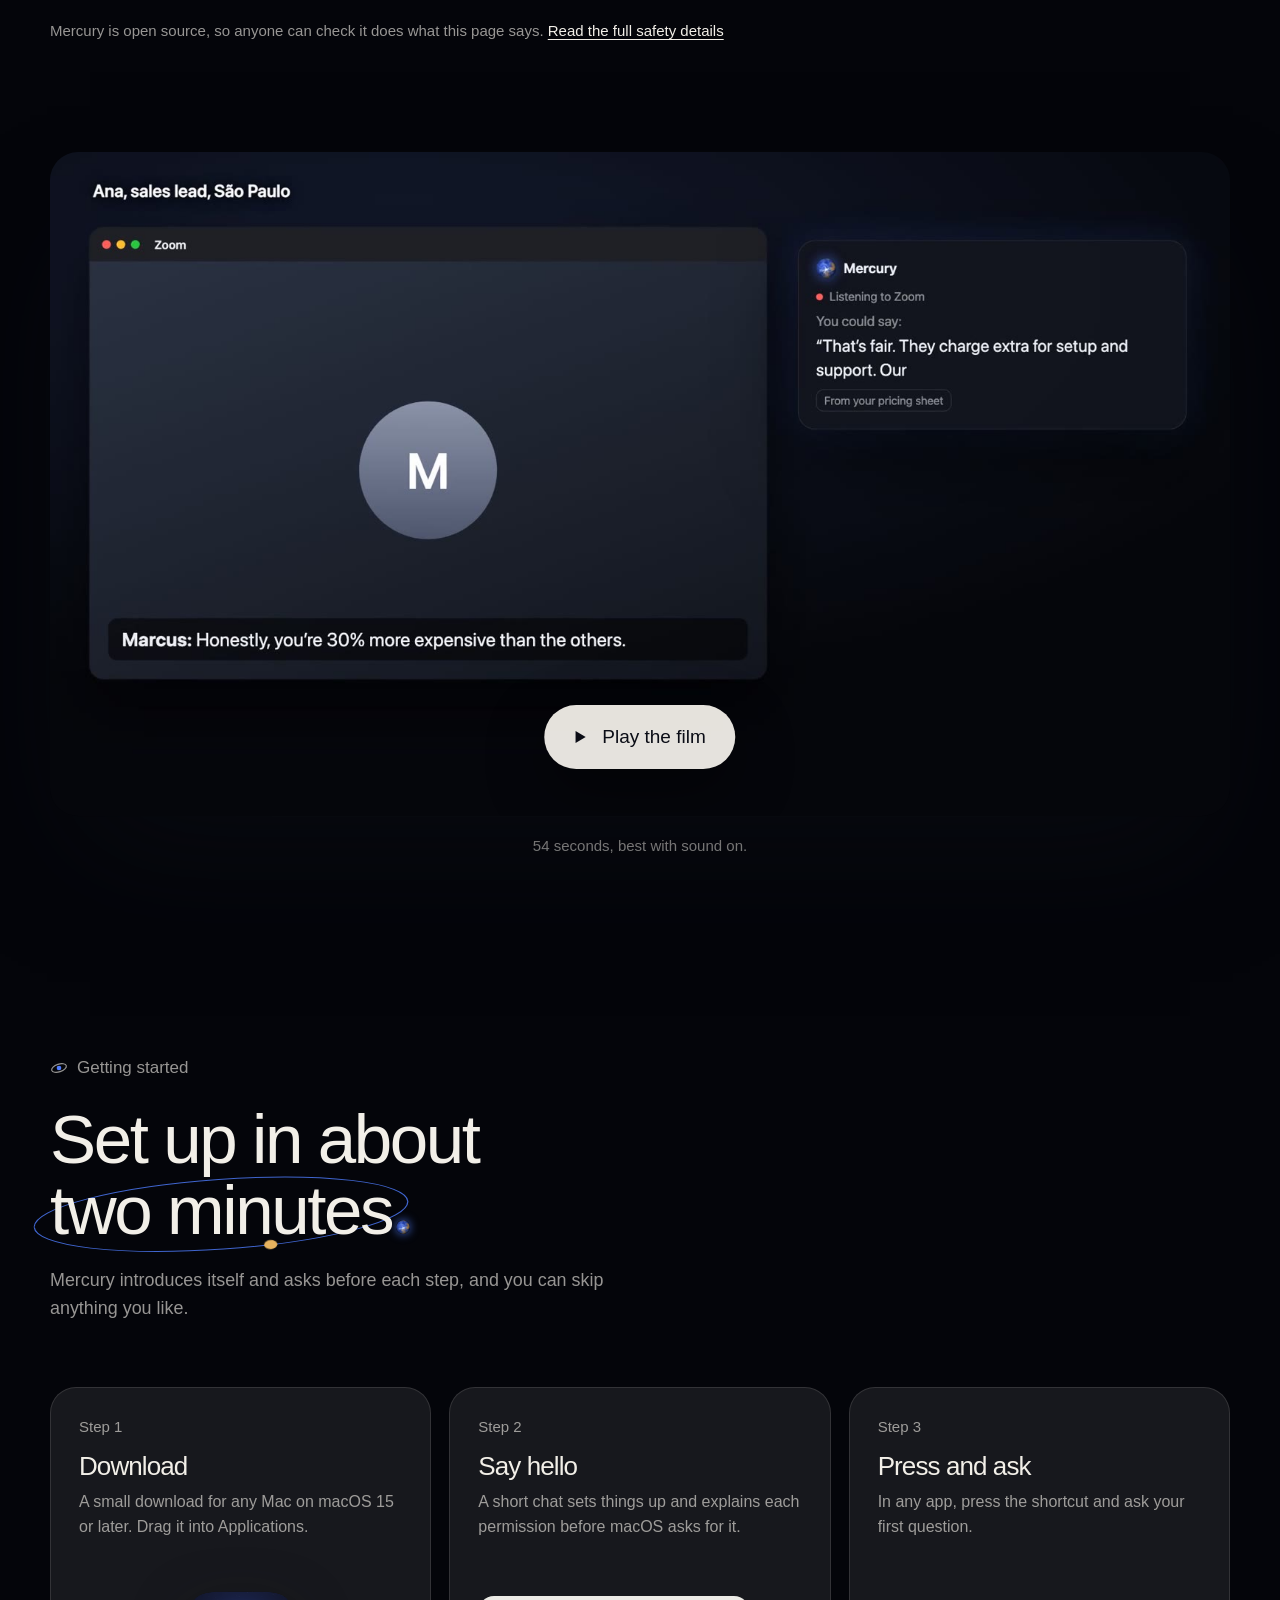
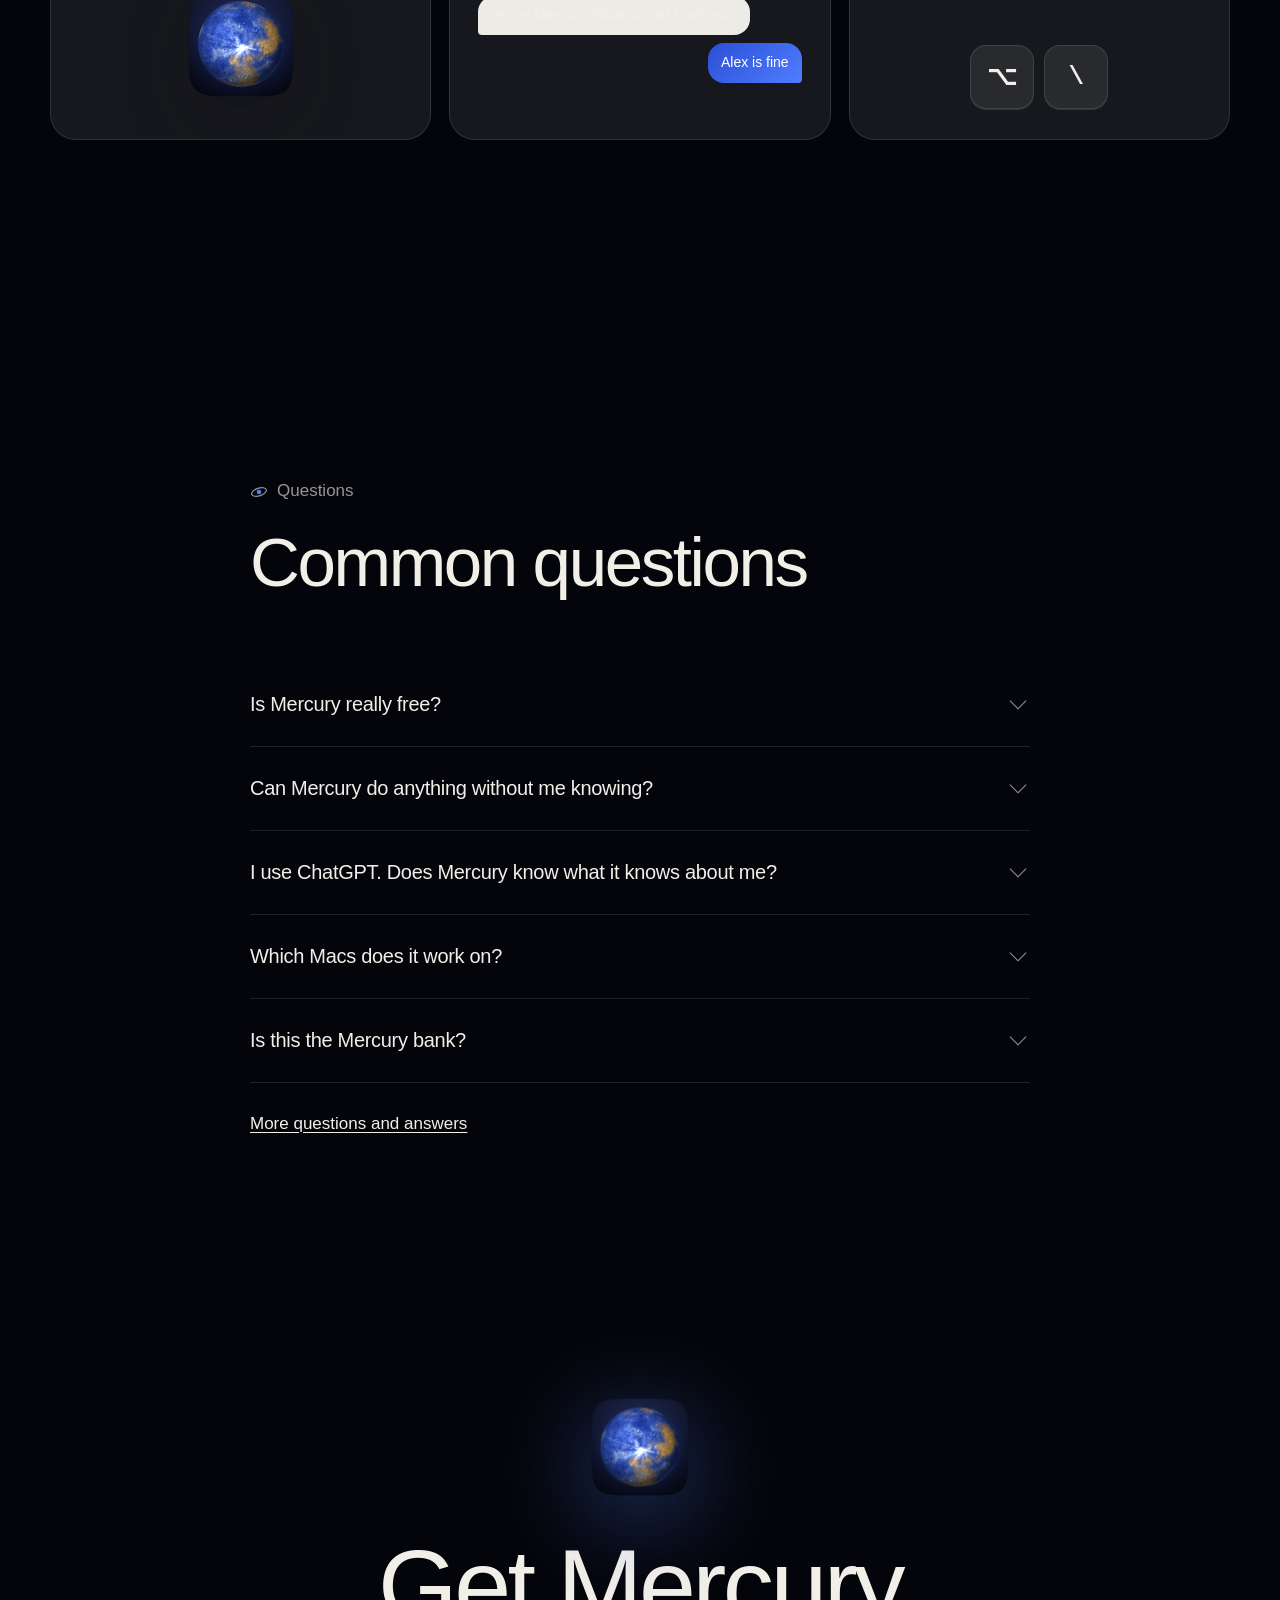
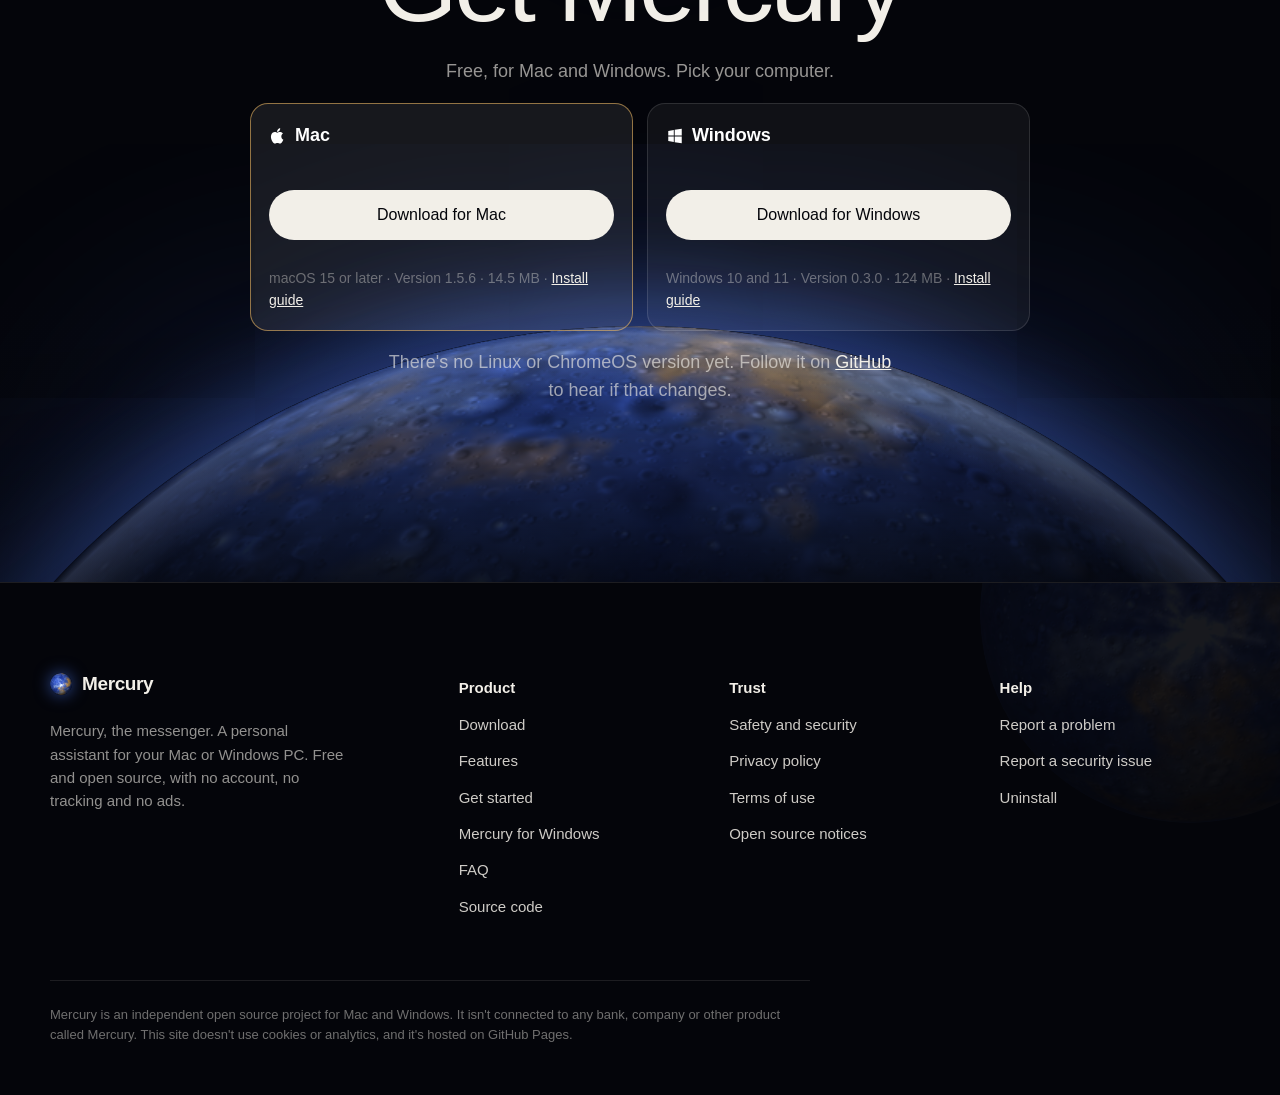
==== commit ac5f9f13: "Site: Mercury for Windows 0.3.0, voice, drawing, reels and updates; windows-release.json for automat" ====
--- a/docs/index.html
+++ b/docs/index.html
@@ -24,7 +24,7 @@
 <meta http-equiv="Content-Security-Policy" content="default-src 'self'; img-src 'self' data:; media-src 'self'; style-src 'self' 'unsafe-inline'; script-src 'self'; connect-src 'self'; base-uri 'self'; form-action 'none'">
 <link rel="icon" href="assets/favicon.png?v=2">
 <link rel="apple-touch-icon" href="assets/icon.png?v=2">
-<link rel="stylesheet" href="assets/style.css?v=21">
+<link rel="stylesheet" href="assets/style.css?v=22">
 </head>
 <body class="home">
 <header class="nav-shell">
@@ -46,7 +46,7 @@
 <span class="kicker"><svg class="orb" viewBox="0 0 20 20" aria-hidden="true"><ellipse cx="10" cy="10" rx="8.5" ry="4.2" transform="rotate(-18 10 10)"/><circle cx="10" cy="10" r="2.6"/></svg>Mercury, the messenger</span>
 <h1>The personal assistant <br>that lives on <span class="ringed">your desktop<svg class="ring" viewBox="0 0 200 60" preserveAspectRatio="none" aria-hidden="true"><path d="M4,30 a96,26 0 1,0 192,0 a96,26 0 1,0 -192,0" pathLength="1"/><circle class="moon" r="3.4"><animateMotion dur="11s" repeatCount="indefinite" path="M4,30 a96,26 0 1,0 192,0 a96,26 0 1,0 -192,0"/></circle></svg></span><span class="pdot">.</span></h1>
 <p class="lede">In the old stories, Mercury carried messages for the gods. Now it runs errands on your Mac or Windows PC, and checks with you before anything goes out.</p>
-<div class="actions dl2"><a class="btn primary" data-release="url" data-mac-download data-first="mac" href="https://github.com/HarryNGU/mercury/releases/latest"><svg viewBox="0 0 24 24" fill="currentColor"><path d="M16.4 12.6c0-2.6 2.1-3.8 2.2-3.9-1.2-1.8-3.1-2-3.7-2-1.6-.2-3.1.9-3.9.9-.8 0-2-.9-3.4-.9-1.7 0-3.3 1-4.2 2.6-1.8 3.1-.5 7.7 1.3 10.2.9 1.2 1.9 2.6 3.2 2.6 1.3-.1 1.8-.8 3.3-.8 1.6 0 2 .8 3.4.8 1.4 0 2.3-1.3 3.1-2.5 1-1.4 1.4-2.8 1.4-2.9-.1 0-2.7-1-2.7-4.1zM13.9 5c.7-.9 1.2-2 1-3.2-1 0-2.3.7-3 1.6-.7.8-1.3 2-1.1 3.1 1.1.1 2.3-.6 3.1-1.5z"/></svg>Download for Mac</a><a class="btn primary" href="https://github.com/HarryNGU/mercury/releases/download/windows-v0.2.0/Mercury-Setup-0.2.0.exe" data-win-download data-first="windows"><svg viewBox="0 0 24 24" fill="currentColor"><path d="M3 5.2 10.4 4v7.4H3zM11.6 3.8 21 2.4v9H11.6zM3 12.6h7.4V20L3 18.8zM11.6 12.6H21v9l-9.4-1.4z"/></svg>Download for Windows</a></div>
+<div class="actions dl2"><a class="btn primary" data-release="url" data-mac-download data-first="mac" href="https://github.com/HarryNGU/mercury/releases/latest"><svg viewBox="0 0 24 24" fill="currentColor"><path d="M16.4 12.6c0-2.6 2.1-3.8 2.2-3.9-1.2-1.8-3.1-2-3.7-2-1.6-.2-3.1.9-3.9.9-.8 0-2-.9-3.4-.9-1.7 0-3.3 1-4.2 2.6-1.8 3.1-.5 7.7 1.3 10.2.9 1.2 1.9 2.6 3.2 2.6 1.3-.1 1.8-.8 3.3-.8 1.6 0 2 .8 3.4.8 1.4 0 2.3-1.3 3.1-2.5 1-1.4 1.4-2.8 1.4-2.9-.1 0-2.7-1-2.7-4.1zM13.9 5c.7-.9 1.2-2 1-3.2-1 0-2.3.7-3 1.6-.7.8-1.3 2-1.1 3.1 1.1.1 2.3-.6 3.1-1.5z"/></svg>Download for Mac</a><a class="btn primary" href="https://github.com/HarryNGU/mercury/releases/download/windows-v0.3.0/Mercury-Setup-0.3.0.exe" data-win-download data-first="windows"><svg viewBox="0 0 24 24" fill="currentColor"><path d="M3 5.2 10.4 4v7.4H3zM11.6 3.8 21 2.4v9H11.6zM3 12.6h7.4V20L3 18.8zM11.6 12.6H21v9l-9.4-1.4z"/></svg>Download for Windows</a></div>
 <p class="meta">Free and open source. For macOS 15 or later, and Windows 10 and 11.</p>
 </div>
 <div class="meet" aria-hidden="true"><span class="kicker"><svg class="orb" viewBox="0 0 20 20" aria-hidden="true"><ellipse cx="10" cy="10" rx="8.5" ry="4.2" transform="rotate(-18 10 10)"/><circle cx="10" cy="10" r="2.6"/></svg>Meet Mercury</span><p>Small enough to stay out of your way.<br>Clever enough to help with anything on your screen.</p></div>
@@ -144,14 +144,14 @@
 <p class="ws-lead">Three quick steps and Mercury is ready. Keep this open while you go.</p>
 <ol class="ws-list">
 <li><strong>If your browser asks, keep the file.</strong><span>Mercury is new, so browsers may say it isn't commonly downloaded. In <b>Edge</b>, click the three dots next to the file, then <b>Keep</b>, <b>Show more</b> and <b>Keep anyway</b>. In <b>Chrome</b>, click <b>Keep</b>.</span></li>
-<li><strong>Open <code>Mercury-Setup-0.2.0.exe</code></strong><span>Click it in your browser's downloads, or find it in your Downloads folder.</span></li>
+<li><strong>Open <code>Mercury-Setup-0.3.0.exe</code></strong><span>Click it in your browser's downloads, or find it in your Downloads folder.</span></li>
 <li><strong>Windows shows a blue box. Click More info, then Run anyway.</strong><span>Windows does this for any app it hasn't seen many times before.</span><div class="win-demo" aria-hidden="true">
 <figure><div class="ss"><b>Windows protected your PC</b><p>Microsoft Defender SmartScreen prevented an unrecognised app from starting.</p><span class="hl">More info</span><div class="ss-btns"><i>Don't run</i></div></div><figcaption>First, click <strong>More info</strong>.</figcaption></figure>
-<figure><div class="ss"><b>Windows protected your PC</b><p>App: Mercury-Setup-0.2.0.exe<br>Publisher: Unknown publisher</p><div class="ss-btns"><i class="hl">Run anyway</i><i>Don't run</i></div></div><figcaption>Then click <strong>Run anyway</strong>.</figcaption></figure>
+<figure><div class="ss"><b>Windows protected your PC</b><p>App: Mercury-Setup-0.3.0.exe<br>Publisher: Unknown publisher</p><div class="ss-btns"><i class="hl">Run anyway</i><i>Don't run</i></div></div><figcaption>Then click <strong>Run anyway</strong>.</figcaption></figure>
 </div></li>
 </ol>
 <p class="ws-done">Mercury then installs itself in seconds and opens. Pick Mercury free, or connect the AI you already use, and you're done. No Mercury account, no password.</p>
-<div class="ws-foot"><a href="https://github.com/HarryNGU/mercury/releases/download/windows-v0.2.0/Mercury-Setup-0.2.0.exe">Download didn't start? Try again</a><button class="btn primary small" data-close>Got it</button></div>
+<div class="ws-foot"><a href="https://github.com/HarryNGU/mercury/releases/download/windows-v0.3.0/Mercury-Setup-0.3.0.exe">Download didn't start? Try again</a><button class="btn primary small" data-close>Got it</button></div>
 </dialog>
 <dialog class="wsteps" id="macSteps" aria-labelledby="macStepsTitle">
 <div class="ws-head"><h2 id="macStepsTitle">Your download has started</h2><button class="ws-x" data-close aria-label="Close">×</button></div>
@@ -176,7 +176,7 @@
 <p>Free, for Mac and Windows. Pick your computer.</p>
 <div class="dl2">
 <div class="dlcard" data-first="mac"><b><svg viewBox="0 0 24 24" fill="currentColor"><path d="M16.4 12.6c0-2.6 2.1-3.8 2.2-3.9-1.2-1.8-3.1-2-3.7-2-1.6-.2-3.1.9-3.9.9-.8 0-2-.9-3.4-.9-1.7 0-3.3 1-4.2 2.6-1.8 3.1-.5 7.7 1.3 10.2.9 1.2 1.9 2.6 3.2 2.6 1.3-.1 1.8-.8 3.3-.8 1.6 0 2 .8 3.4.8 1.4 0 2.3-1.3 3.1-2.5 1-1.4 1.4-2.8 1.4-2.9-.1 0-2.7-1-2.7-4.1zM13.9 5c.7-.9 1.2-2 1-3.2-1 0-2.3.7-3 1.6-.7.8-1.3 2-1.1 3.1 1.1.1 2.3-.6 3.1-1.5z"/></svg>Mac</b><a class="btn primary" data-release="url" data-mac-download href="https://github.com/HarryNGU/mercury/releases/latest">Download for Mac</a><p class="fine">macOS 15 or later · Version <span data-release="version">1.4.3</span> · <span data-release="size">13.4 MB</span> · <a href="get-started.html">Install guide</a></p></div>
-<div class="dlcard" data-first="windows"><b><svg viewBox="0 0 24 24" fill="currentColor"><path d="M3 5.2 10.4 4v7.4H3zM11.6 3.8 21 2.4v9H11.6zM3 12.6h7.4V20L3 18.8zM11.6 12.6H21v9l-9.4-1.4z"/></svg>Windows</b><a class="btn primary" href="https://github.com/HarryNGU/mercury/releases/download/windows-v0.2.0/Mercury-Setup-0.2.0.exe" data-win-download>Download for Windows</a><p class="fine">Windows 10 and 11 · Version 0.2.0 · 118 MB · <a href="windows.html">Install guide</a></p></div>
+<div class="dlcard" data-first="windows"><b><svg viewBox="0 0 24 24" fill="currentColor"><path d="M3 5.2 10.4 4v7.4H3zM11.6 3.8 21 2.4v9H11.6zM3 12.6h7.4V20L3 18.8zM11.6 12.6H21v9l-9.4-1.4z"/></svg>Windows</b><a class="btn primary" href="https://github.com/HarryNGU/mercury/releases/download/windows-v0.3.0/Mercury-Setup-0.3.0.exe" data-win-download>Download for Windows</a><p class="fine">Windows 10 and 11 · Version 0.3.0 · 124 MB · <a href="windows.html">Install guide</a></p></div>
 </div>
 </div>
 <div data-os="ios android" class="elsewhere" hidden><p>Mercury runs on a Mac or a Windows PC, not on phones. Open this page on your computer to download it.</p></div>
@@ -195,6 +195,6 @@
 </div>
 <p class="fine-print">Mercury is an independent open source project for Mac and Windows. It isn't connected to any bank, company or other product called Mercury. This site doesn't use cookies or analytics, and it's hosted on GitHub Pages.</p>
 </div></footer>
-<script src="assets/site.js?v=21"></script>
+<script src="assets/site.js?v=22"></script>
 </body>
 </html>
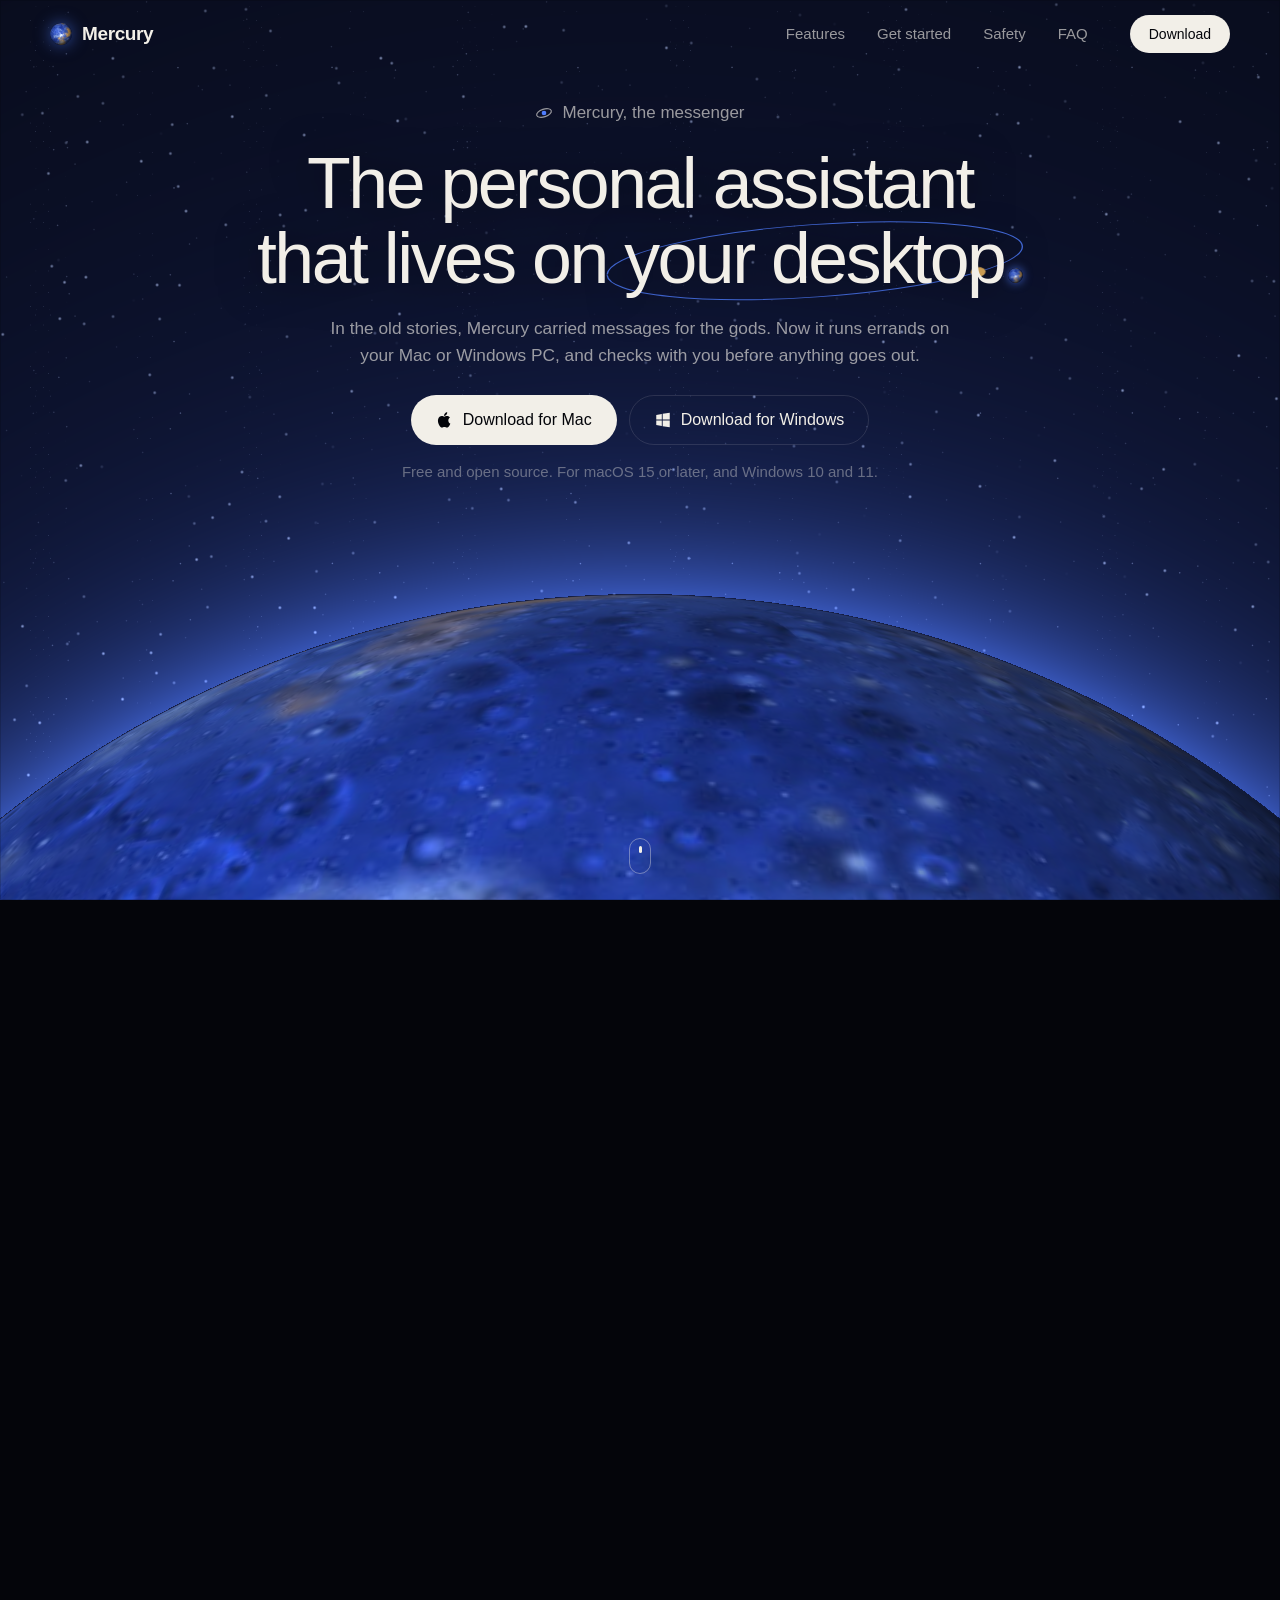
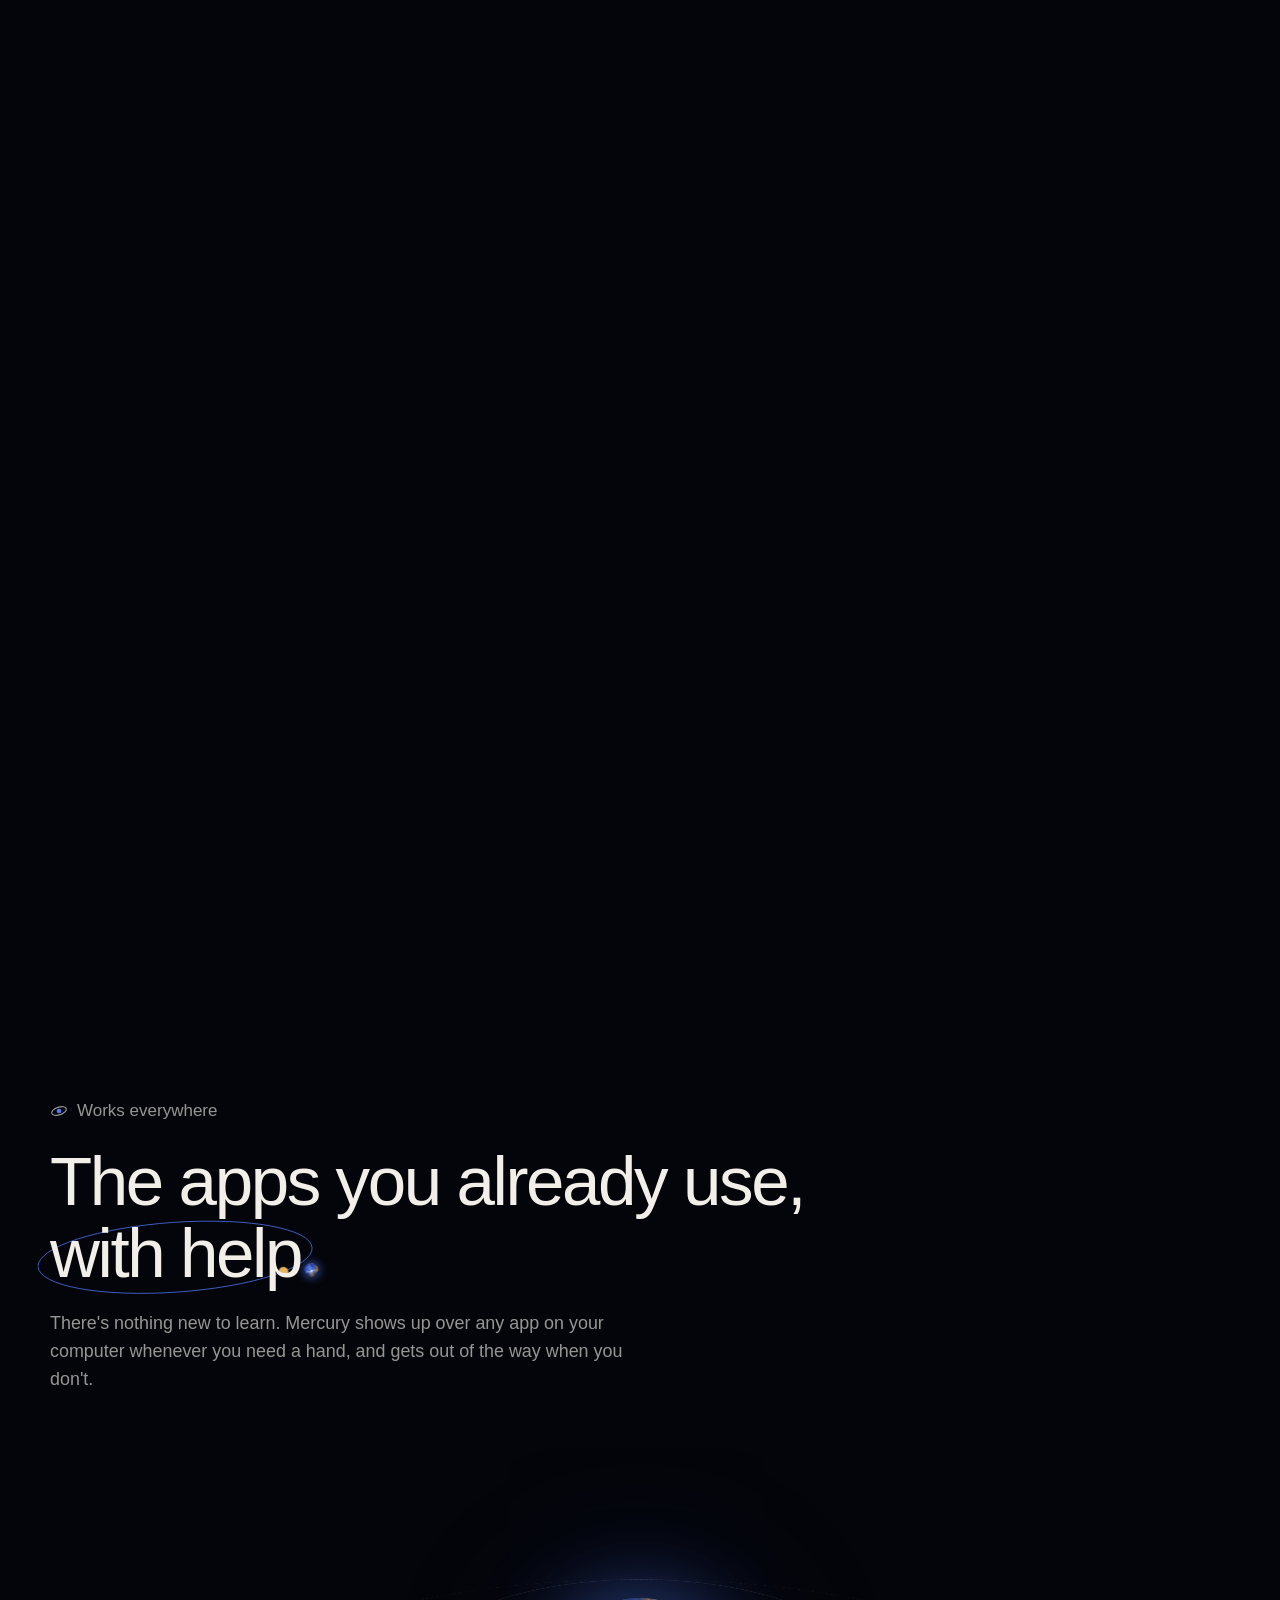
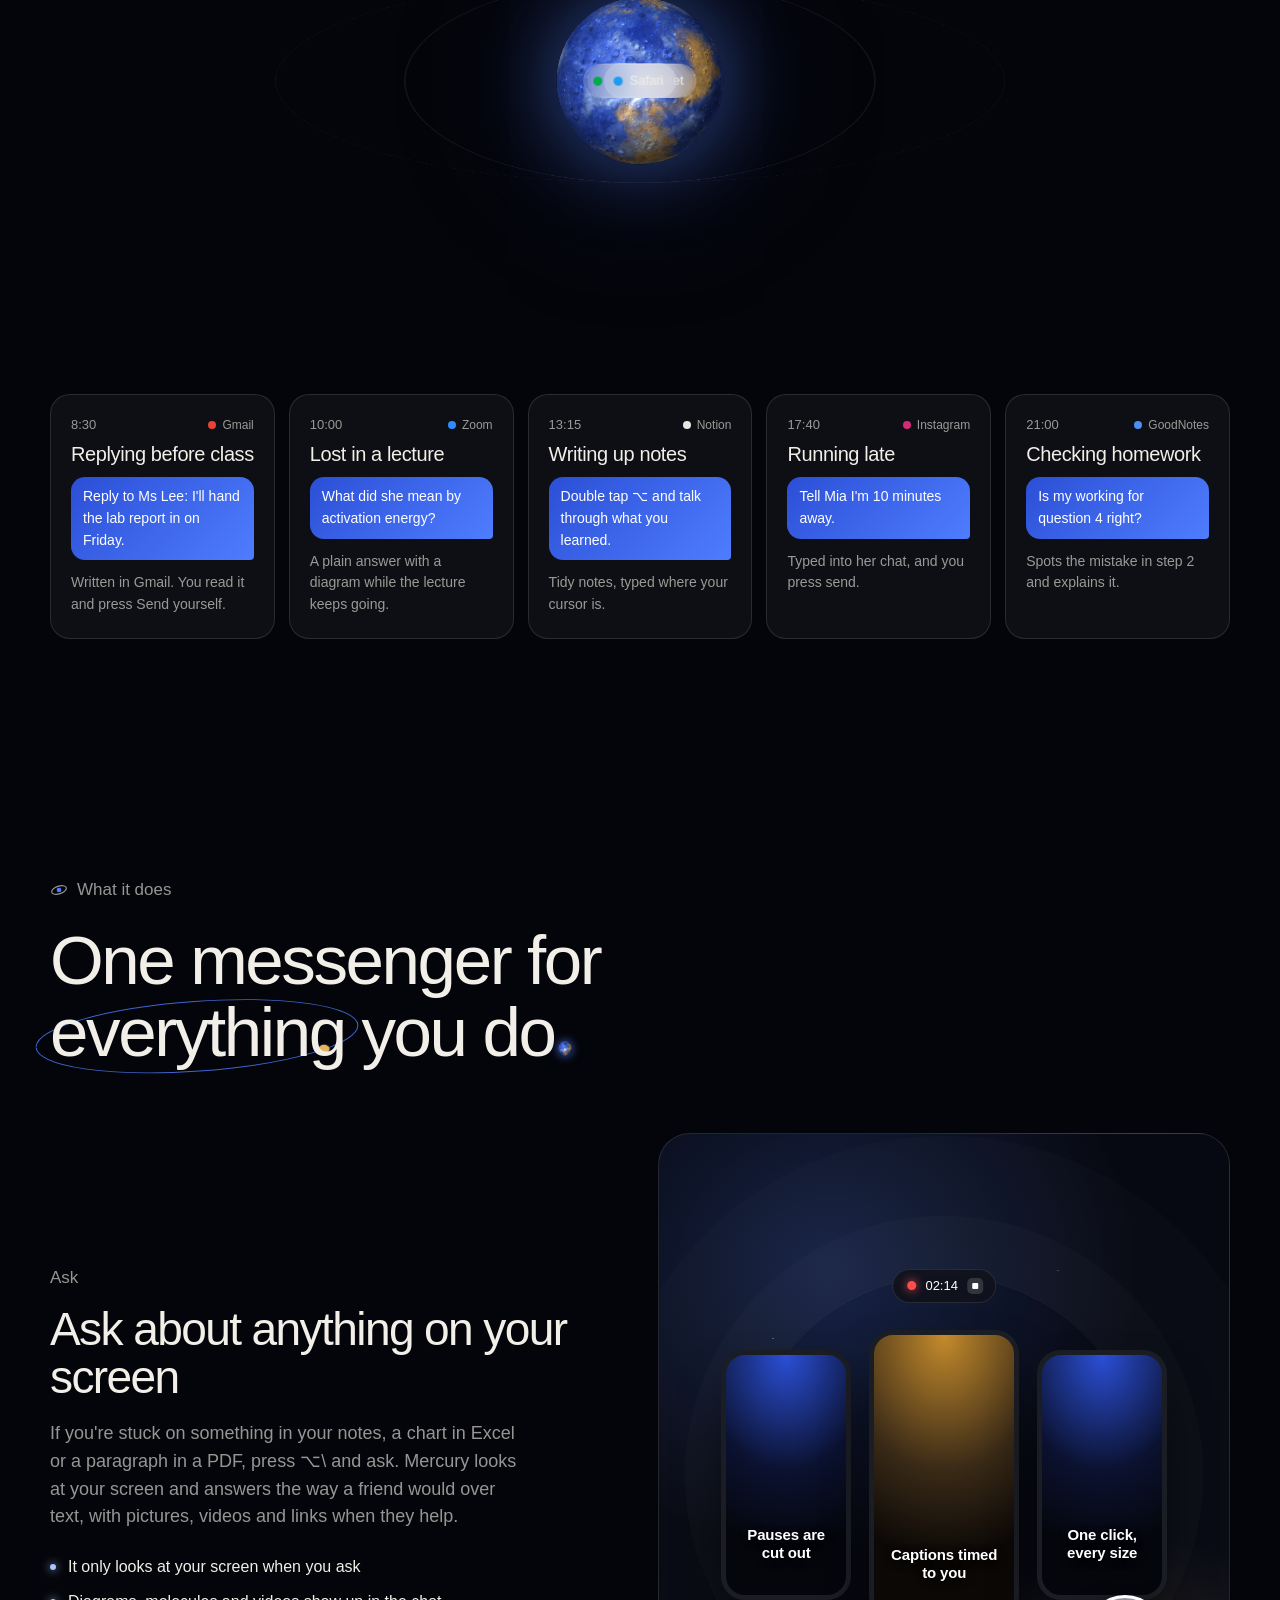
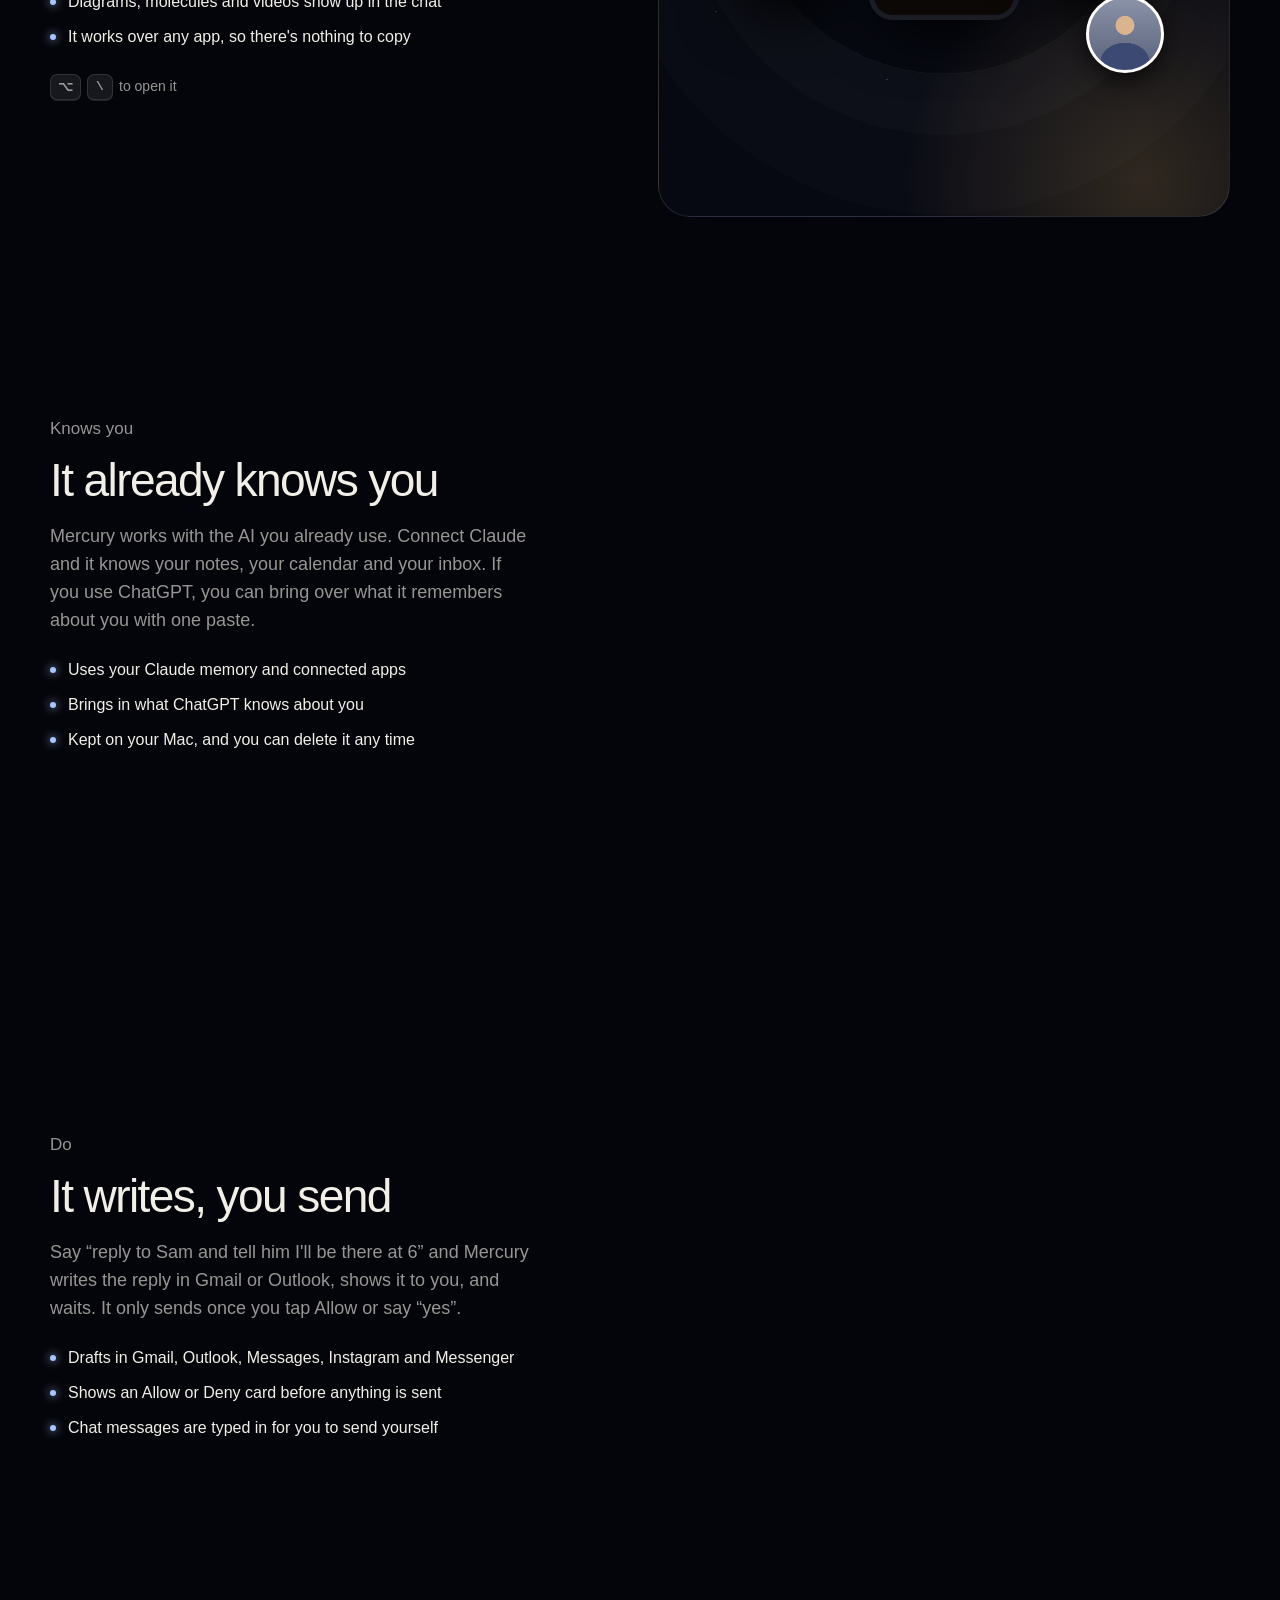
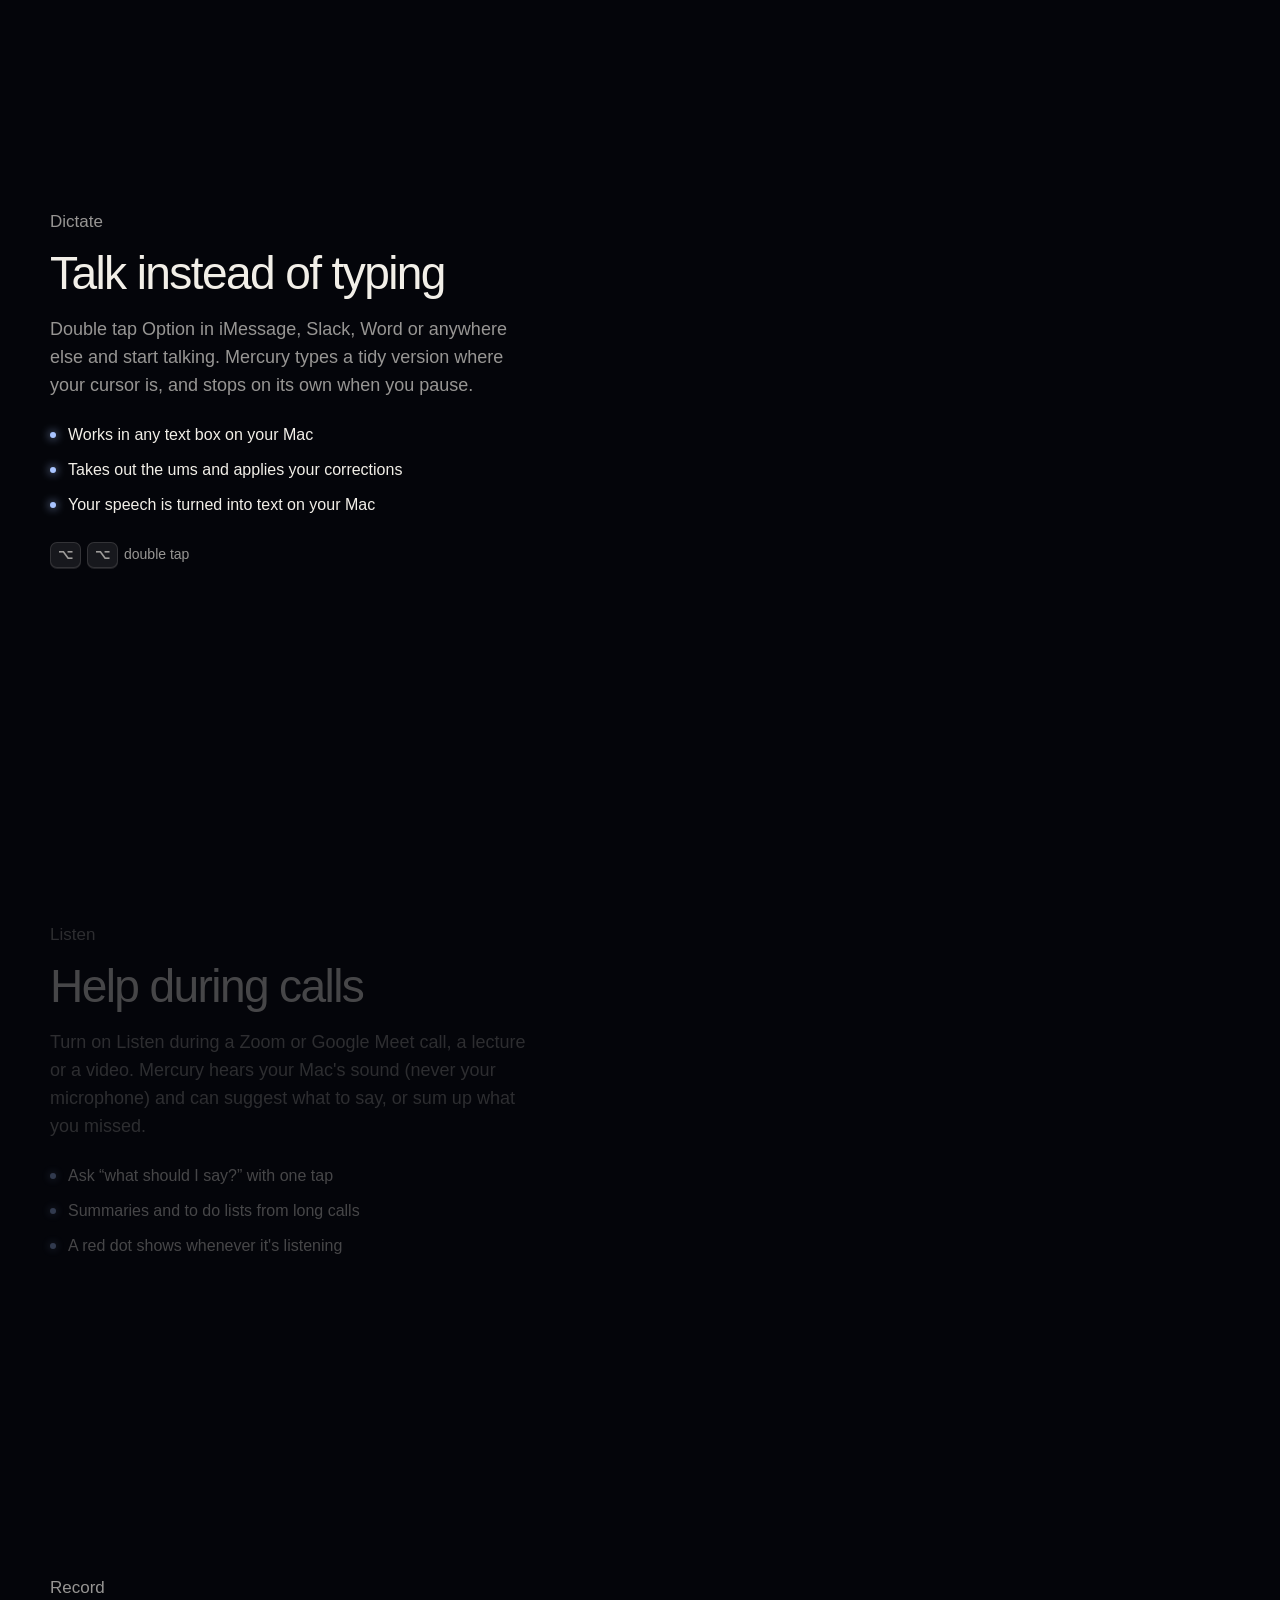
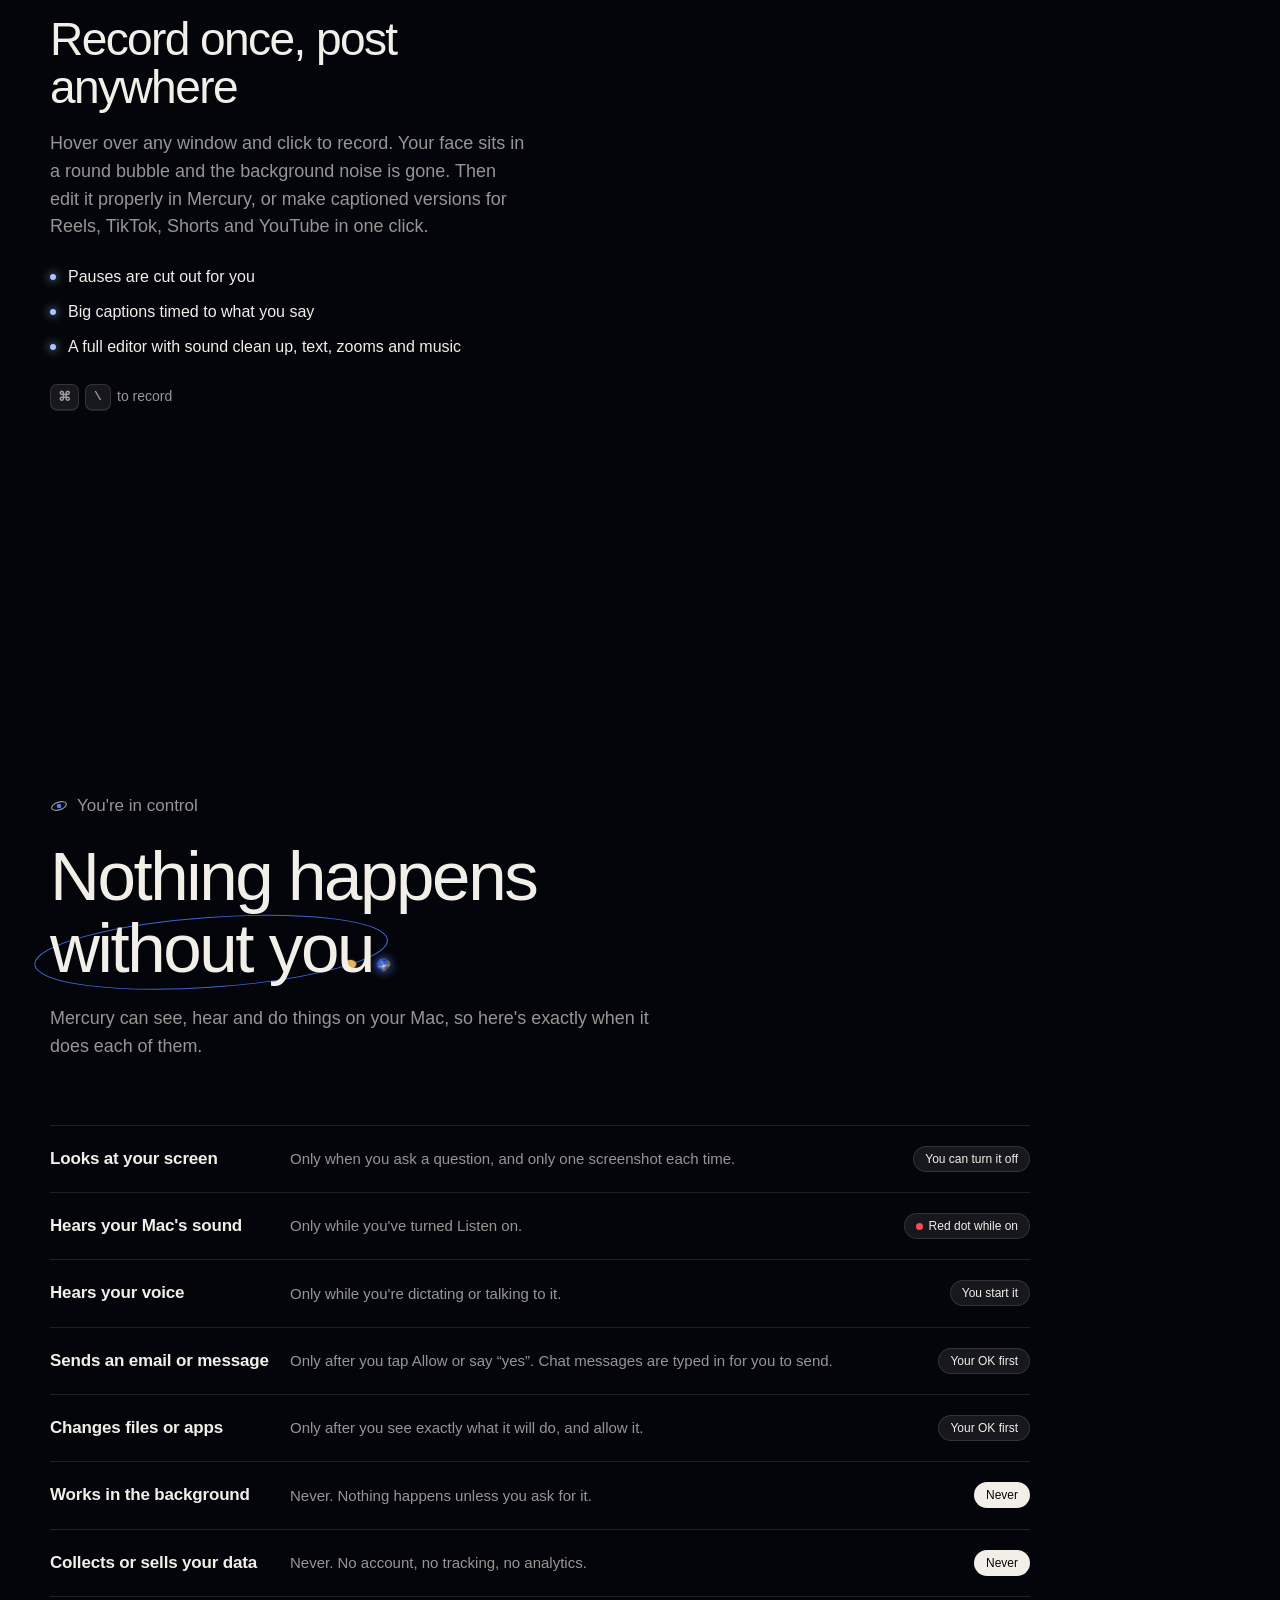
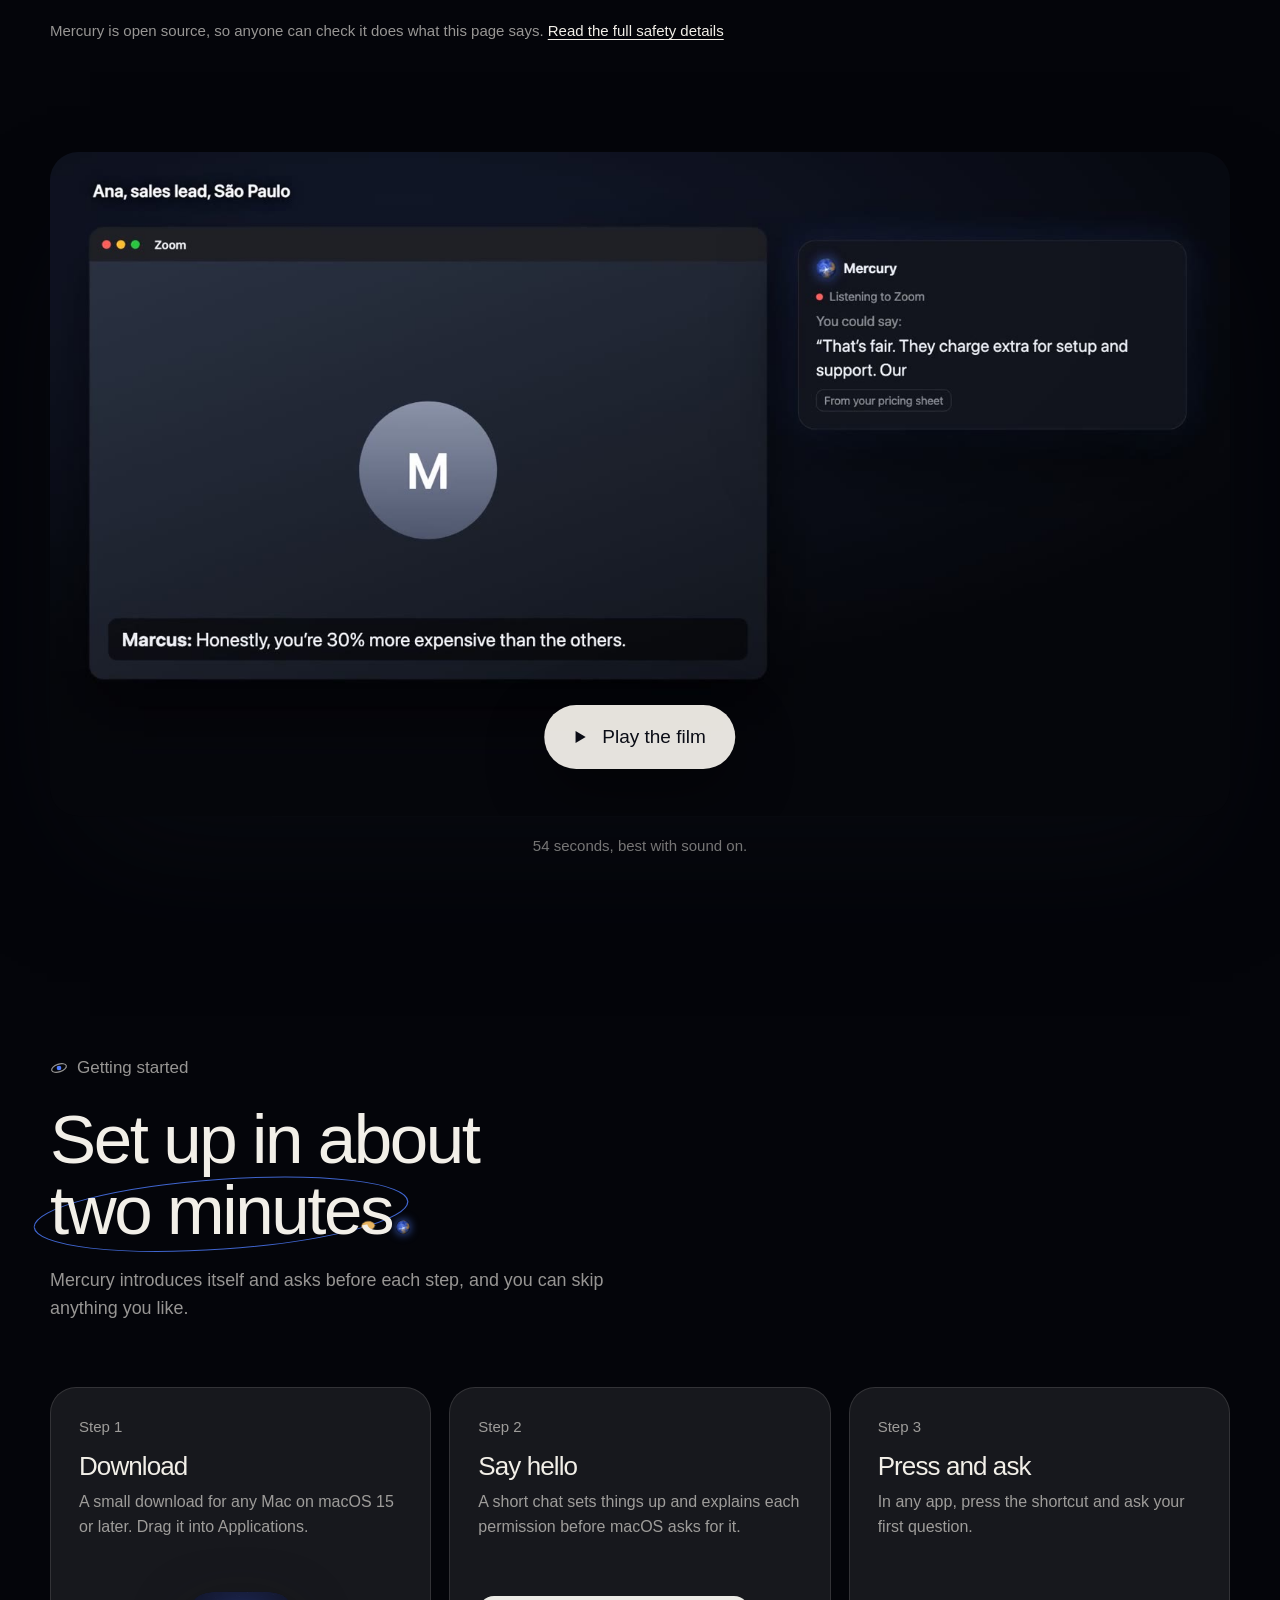
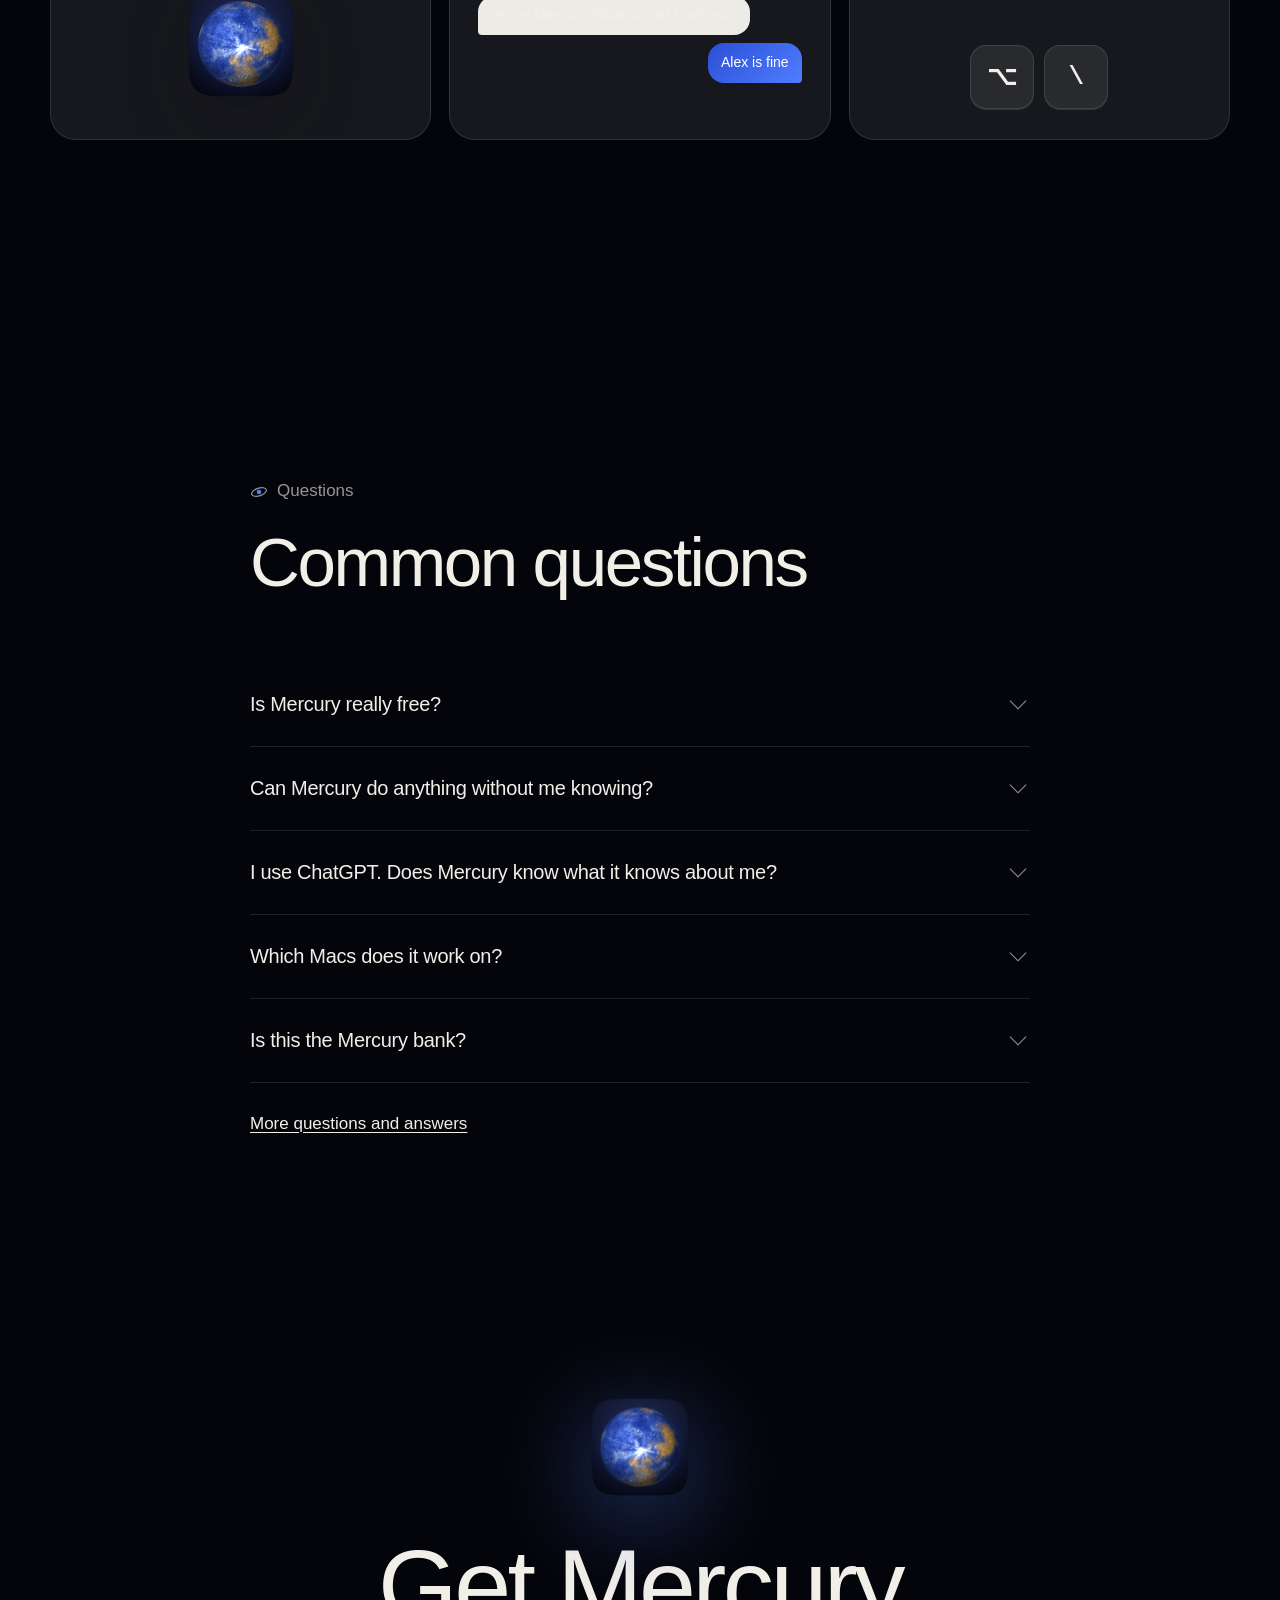
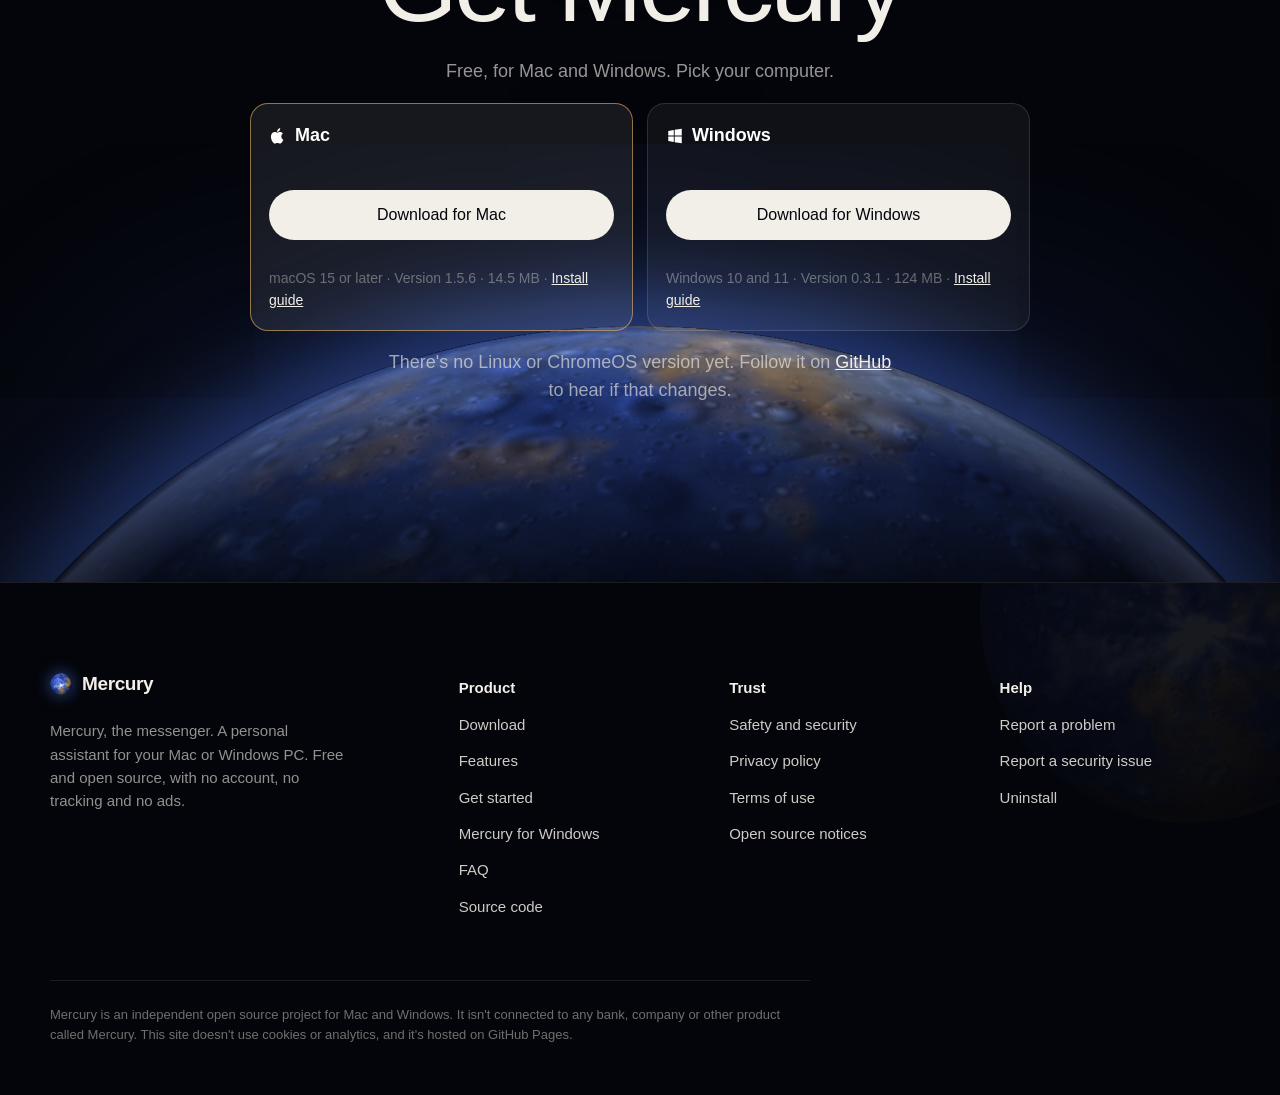
==== commit 94469651: "Site: Mercury for Windows 0.3.1, use your ChatGPT, Google or Claude plan instead of a key" ====
--- a/docs/index.html
+++ b/docs/index.html
@@ -24,7 +24,7 @@
 <meta http-equiv="Content-Security-Policy" content="default-src 'self'; img-src 'self' data:; media-src 'self'; style-src 'self' 'unsafe-inline'; script-src 'self'; connect-src 'self'; base-uri 'self'; form-action 'none'">
 <link rel="icon" href="assets/favicon.png?v=2">
 <link rel="apple-touch-icon" href="assets/icon.png?v=2">
-<link rel="stylesheet" href="assets/style.css?v=22">
+<link rel="stylesheet" href="assets/style.css?v=23">
 </head>
 <body class="home">
 <header class="nav-shell">
@@ -46,7 +46,7 @@
 <span class="kicker"><svg class="orb" viewBox="0 0 20 20" aria-hidden="true"><ellipse cx="10" cy="10" rx="8.5" ry="4.2" transform="rotate(-18 10 10)"/><circle cx="10" cy="10" r="2.6"/></svg>Mercury, the messenger</span>
 <h1>The personal assistant <br>that lives on <span class="ringed">your desktop<svg class="ring" viewBox="0 0 200 60" preserveAspectRatio="none" aria-hidden="true"><path d="M4,30 a96,26 0 1,0 192,0 a96,26 0 1,0 -192,0" pathLength="1"/><circle class="moon" r="3.4"><animateMotion dur="11s" repeatCount="indefinite" path="M4,30 a96,26 0 1,0 192,0 a96,26 0 1,0 -192,0"/></circle></svg></span><span class="pdot">.</span></h1>
 <p class="lede">In the old stories, Mercury carried messages for the gods. Now it runs errands on your Mac or Windows PC, and checks with you before anything goes out.</p>
-<div class="actions dl2"><a class="btn primary" data-release="url" data-mac-download data-first="mac" href="https://github.com/HarryNGU/mercury/releases/latest"><svg viewBox="0 0 24 24" fill="currentColor"><path d="M16.4 12.6c0-2.6 2.1-3.8 2.2-3.9-1.2-1.8-3.1-2-3.7-2-1.6-.2-3.1.9-3.9.9-.8 0-2-.9-3.4-.9-1.7 0-3.3 1-4.2 2.6-1.8 3.1-.5 7.7 1.3 10.2.9 1.2 1.9 2.6 3.2 2.6 1.3-.1 1.8-.8 3.3-.8 1.6 0 2 .8 3.4.8 1.4 0 2.3-1.3 3.1-2.5 1-1.4 1.4-2.8 1.4-2.9-.1 0-2.7-1-2.7-4.1zM13.9 5c.7-.9 1.2-2 1-3.2-1 0-2.3.7-3 1.6-.7.8-1.3 2-1.1 3.1 1.1.1 2.3-.6 3.1-1.5z"/></svg>Download for Mac</a><a class="btn primary" href="https://github.com/HarryNGU/mercury/releases/download/windows-v0.3.0/Mercury-Setup-0.3.0.exe" data-win-download data-first="windows"><svg viewBox="0 0 24 24" fill="currentColor"><path d="M3 5.2 10.4 4v7.4H3zM11.6 3.8 21 2.4v9H11.6zM3 12.6h7.4V20L3 18.8zM11.6 12.6H21v9l-9.4-1.4z"/></svg>Download for Windows</a></div>
+<div class="actions dl2"><a class="btn primary" data-release="url" data-mac-download data-first="mac" href="https://github.com/HarryNGU/mercury/releases/latest"><svg viewBox="0 0 24 24" fill="currentColor"><path d="M16.4 12.6c0-2.6 2.1-3.8 2.2-3.9-1.2-1.8-3.1-2-3.7-2-1.6-.2-3.1.9-3.9.9-.8 0-2-.9-3.4-.9-1.7 0-3.3 1-4.2 2.6-1.8 3.1-.5 7.7 1.3 10.2.9 1.2 1.9 2.6 3.2 2.6 1.3-.1 1.8-.8 3.3-.8 1.6 0 2 .8 3.4.8 1.4 0 2.3-1.3 3.1-2.5 1-1.4 1.4-2.8 1.4-2.9-.1 0-2.7-1-2.7-4.1zM13.9 5c.7-.9 1.2-2 1-3.2-1 0-2.3.7-3 1.6-.7.8-1.3 2-1.1 3.1 1.1.1 2.3-.6 3.1-1.5z"/></svg>Download for Mac</a><a class="btn primary" href="https://github.com/HarryNGU/mercury/releases/download/windows-v0.3.1/Mercury-Setup-0.3.1.exe" data-win-download data-first="windows"><svg viewBox="0 0 24 24" fill="currentColor"><path d="M3 5.2 10.4 4v7.4H3zM11.6 3.8 21 2.4v9H11.6zM3 12.6h7.4V20L3 18.8zM11.6 12.6H21v9l-9.4-1.4z"/></svg>Download for Windows</a></div>
 <p class="meta">Free and open source. For macOS 15 or later, and Windows 10 and 11.</p>
 </div>
 <div class="meet" aria-hidden="true"><span class="kicker"><svg class="orb" viewBox="0 0 20 20" aria-hidden="true"><ellipse cx="10" cy="10" rx="8.5" ry="4.2" transform="rotate(-18 10 10)"/><circle cx="10" cy="10" r="2.6"/></svg>Meet Mercury</span><p>Small enough to stay out of your way.<br>Clever enough to help with anything on your screen.</p></div>
@@ -144,14 +144,14 @@
 <p class="ws-lead">Three quick steps and Mercury is ready. Keep this open while you go.</p>
 <ol class="ws-list">
 <li><strong>If your browser asks, keep the file.</strong><span>Mercury is new, so browsers may say it isn't commonly downloaded. In <b>Edge</b>, click the three dots next to the file, then <b>Keep</b>, <b>Show more</b> and <b>Keep anyway</b>. In <b>Chrome</b>, click <b>Keep</b>.</span></li>
-<li><strong>Open <code>Mercury-Setup-0.3.0.exe</code></strong><span>Click it in your browser's downloads, or find it in your Downloads folder.</span></li>
+<li><strong>Open <code>Mercury-Setup-0.3.1.exe</code></strong><span>Click it in your browser's downloads, or find it in your Downloads folder.</span></li>
 <li><strong>Windows shows a blue box. Click More info, then Run anyway.</strong><span>Windows does this for any app it hasn't seen many times before.</span><div class="win-demo" aria-hidden="true">
 <figure><div class="ss"><b>Windows protected your PC</b><p>Microsoft Defender SmartScreen prevented an unrecognised app from starting.</p><span class="hl">More info</span><div class="ss-btns"><i>Don't run</i></div></div><figcaption>First, click <strong>More info</strong>.</figcaption></figure>
-<figure><div class="ss"><b>Windows protected your PC</b><p>App: Mercury-Setup-0.3.0.exe<br>Publisher: Unknown publisher</p><div class="ss-btns"><i class="hl">Run anyway</i><i>Don't run</i></div></div><figcaption>Then click <strong>Run anyway</strong>.</figcaption></figure>
+<figure><div class="ss"><b>Windows protected your PC</b><p>App: Mercury-Setup-0.3.1.exe<br>Publisher: Unknown publisher</p><div class="ss-btns"><i class="hl">Run anyway</i><i>Don't run</i></div></div><figcaption>Then click <strong>Run anyway</strong>.</figcaption></figure>
 </div></li>
 </ol>
 <p class="ws-done">Mercury then installs itself in seconds and opens. Pick Mercury free, or connect the AI you already use, and you're done. No Mercury account, no password.</p>
-<div class="ws-foot"><a href="https://github.com/HarryNGU/mercury/releases/download/windows-v0.3.0/Mercury-Setup-0.3.0.exe">Download didn't start? Try again</a><button class="btn primary small" data-close>Got it</button></div>
+<div class="ws-foot"><a href="https://github.com/HarryNGU/mercury/releases/download/windows-v0.3.1/Mercury-Setup-0.3.1.exe">Download didn't start? Try again</a><button class="btn primary small" data-close>Got it</button></div>
 </dialog>
 <dialog class="wsteps" id="macSteps" aria-labelledby="macStepsTitle">
 <div class="ws-head"><h2 id="macStepsTitle">Your download has started</h2><button class="ws-x" data-close aria-label="Close">×</button></div>
@@ -176,7 +176,7 @@
 <p>Free, for Mac and Windows. Pick your computer.</p>
 <div class="dl2">
 <div class="dlcard" data-first="mac"><b><svg viewBox="0 0 24 24" fill="currentColor"><path d="M16.4 12.6c0-2.6 2.1-3.8 2.2-3.9-1.2-1.8-3.1-2-3.7-2-1.6-.2-3.1.9-3.9.9-.8 0-2-.9-3.4-.9-1.7 0-3.3 1-4.2 2.6-1.8 3.1-.5 7.7 1.3 10.2.9 1.2 1.9 2.6 3.2 2.6 1.3-.1 1.8-.8 3.3-.8 1.6 0 2 .8 3.4.8 1.4 0 2.3-1.3 3.1-2.5 1-1.4 1.4-2.8 1.4-2.9-.1 0-2.7-1-2.7-4.1zM13.9 5c.7-.9 1.2-2 1-3.2-1 0-2.3.7-3 1.6-.7.8-1.3 2-1.1 3.1 1.1.1 2.3-.6 3.1-1.5z"/></svg>Mac</b><a class="btn primary" data-release="url" data-mac-download href="https://github.com/HarryNGU/mercury/releases/latest">Download for Mac</a><p class="fine">macOS 15 or later · Version <span data-release="version">1.4.3</span> · <span data-release="size">13.4 MB</span> · <a href="get-started.html">Install guide</a></p></div>
-<div class="dlcard" data-first="windows"><b><svg viewBox="0 0 24 24" fill="currentColor"><path d="M3 5.2 10.4 4v7.4H3zM11.6 3.8 21 2.4v9H11.6zM3 12.6h7.4V20L3 18.8zM11.6 12.6H21v9l-9.4-1.4z"/></svg>Windows</b><a class="btn primary" href="https://github.com/HarryNGU/mercury/releases/download/windows-v0.3.0/Mercury-Setup-0.3.0.exe" data-win-download>Download for Windows</a><p class="fine">Windows 10 and 11 · Version 0.3.0 · 124 MB · <a href="windows.html">Install guide</a></p></div>
+<div class="dlcard" data-first="windows"><b><svg viewBox="0 0 24 24" fill="currentColor"><path d="M3 5.2 10.4 4v7.4H3zM11.6 3.8 21 2.4v9H11.6zM3 12.6h7.4V20L3 18.8zM11.6 12.6H21v9l-9.4-1.4z"/></svg>Windows</b><a class="btn primary" href="https://github.com/HarryNGU/mercury/releases/download/windows-v0.3.1/Mercury-Setup-0.3.1.exe" data-win-download>Download for Windows</a><p class="fine">Windows 10 and 11 · Version 0.3.1 · 124 MB · <a href="windows.html">Install guide</a></p></div>
 </div>
 </div>
 <div data-os="ios android" class="elsewhere" hidden><p>Mercury runs on a Mac or a Windows PC, not on phones. Open this page on your computer to download it.</p></div>
@@ -195,6 +195,6 @@
 </div>
 <p class="fine-print">Mercury is an independent open source project for Mac and Windows. It isn't connected to any bank, company or other product called Mercury. This site doesn't use cookies or analytics, and it's hosted on GitHub Pages.</p>
 </div></footer>
-<script src="assets/site.js?v=22"></script>
+<script src="assets/site.js?v=23"></script>
 </body>
 </html>
